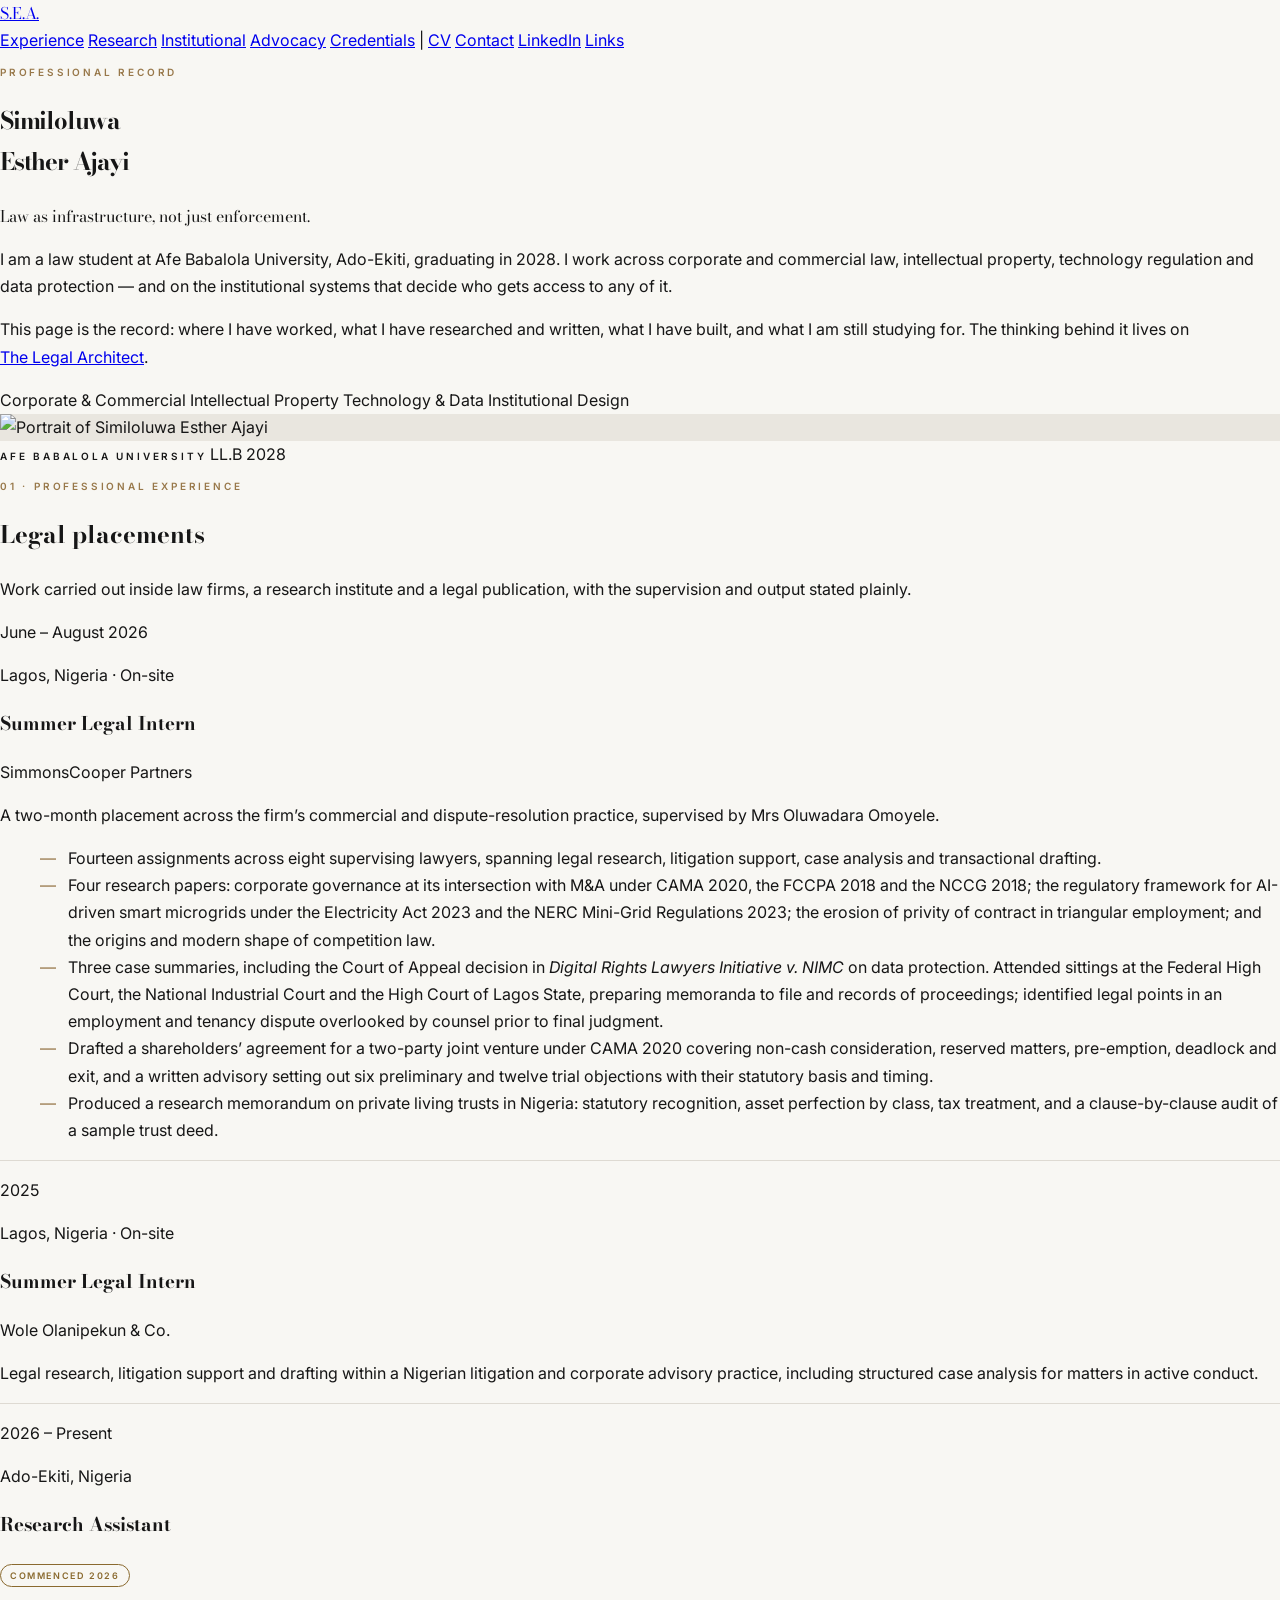
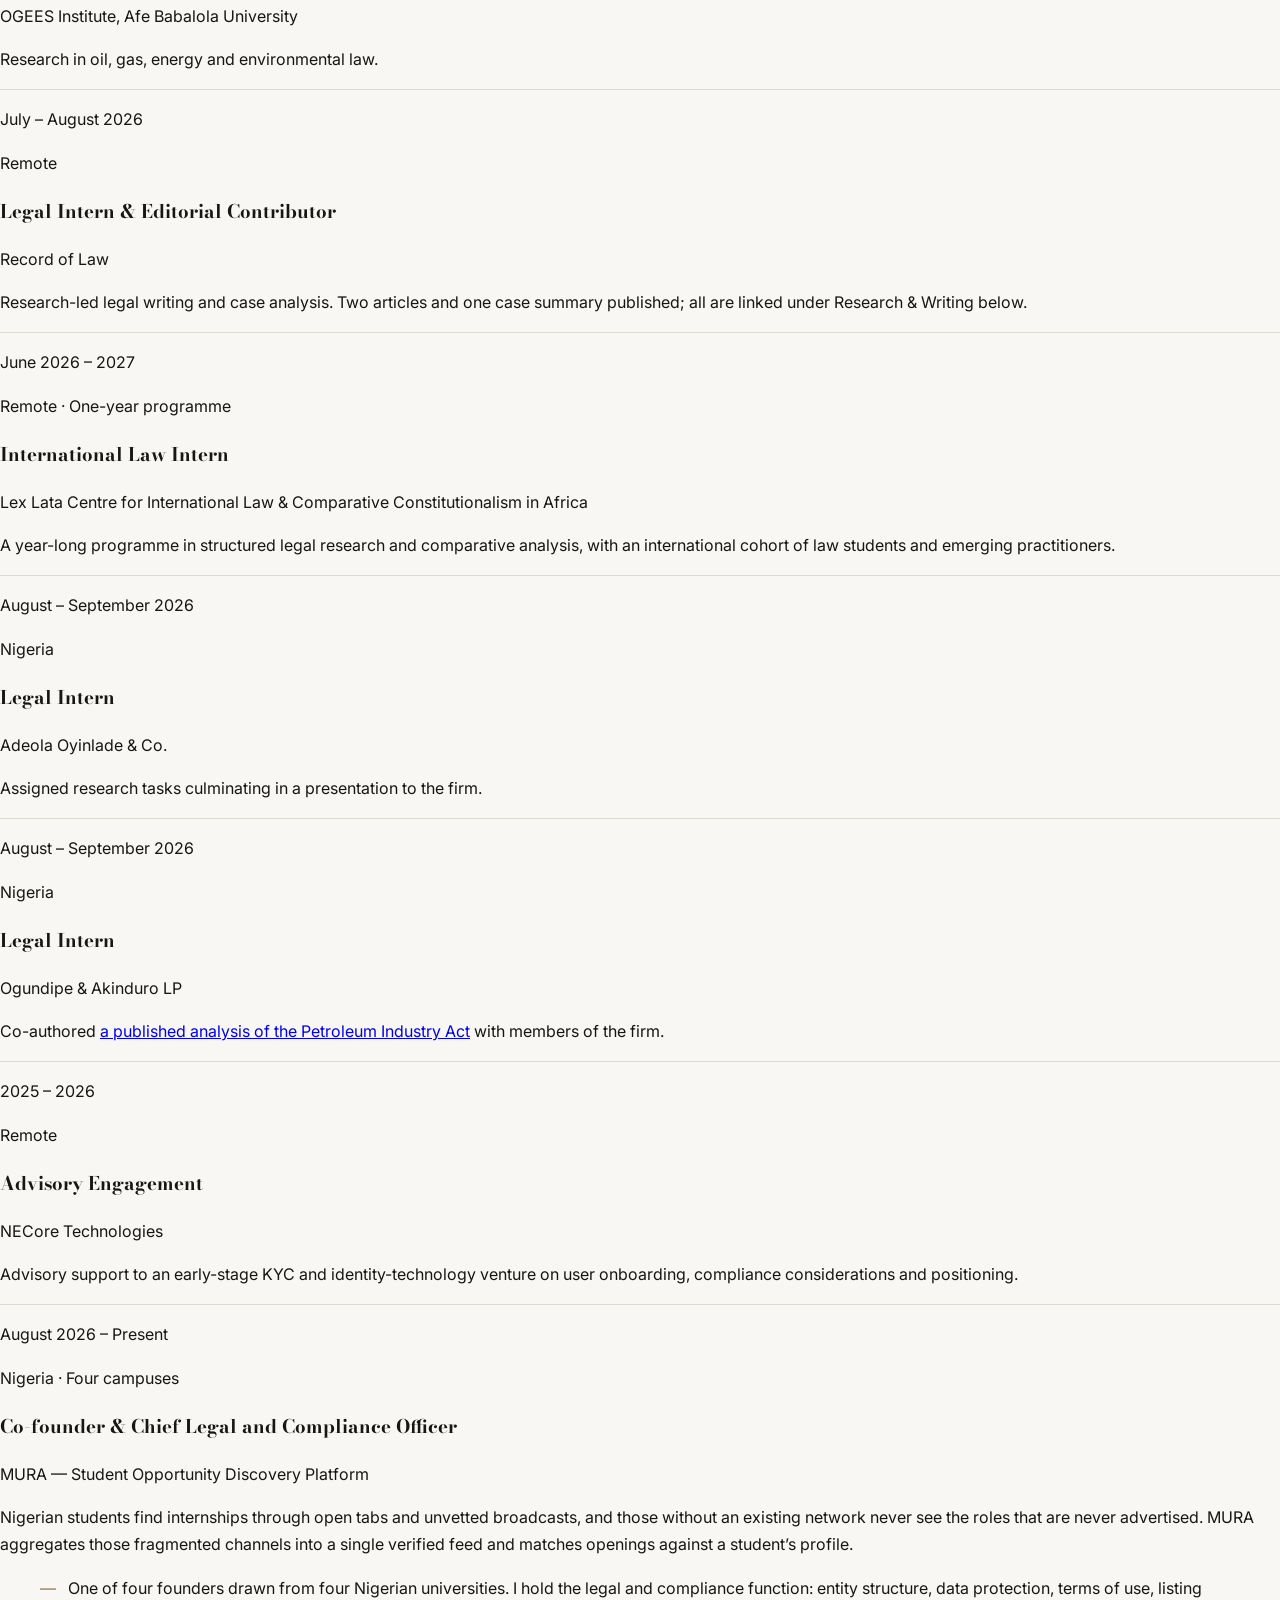
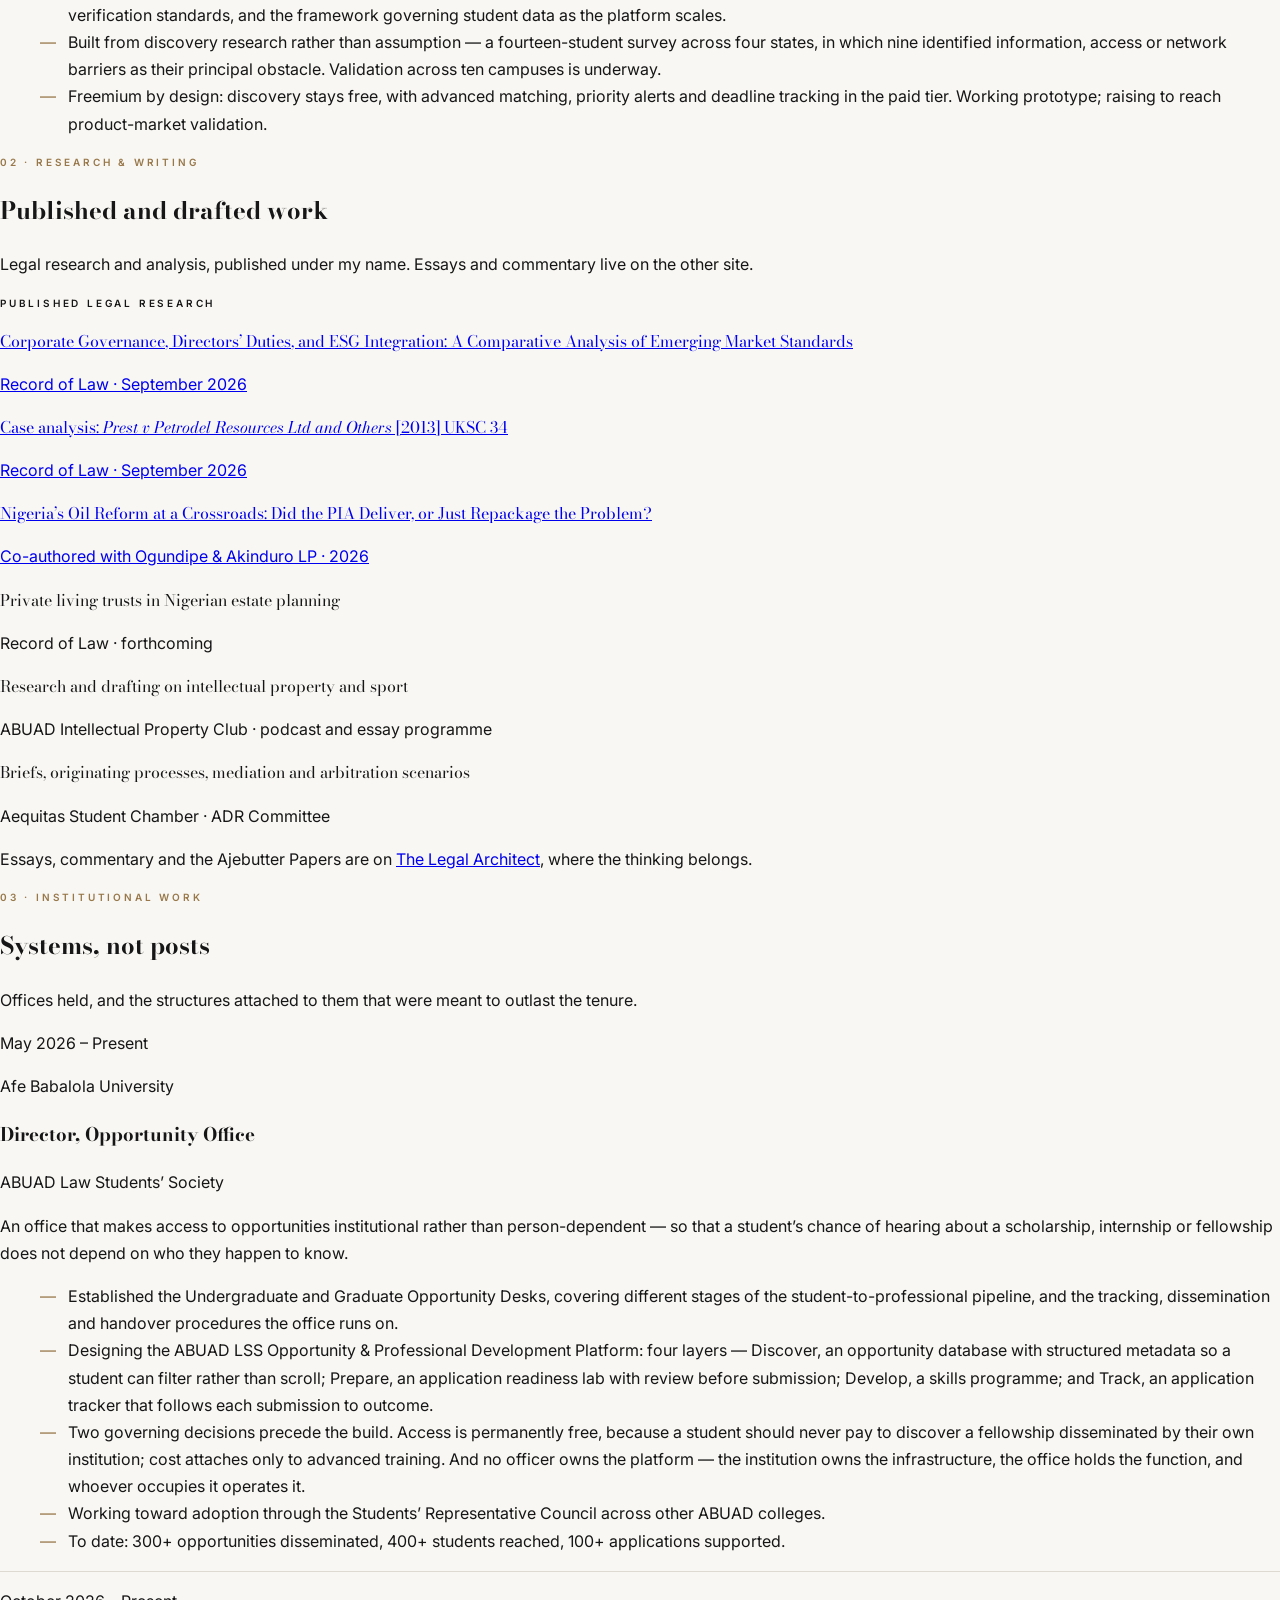
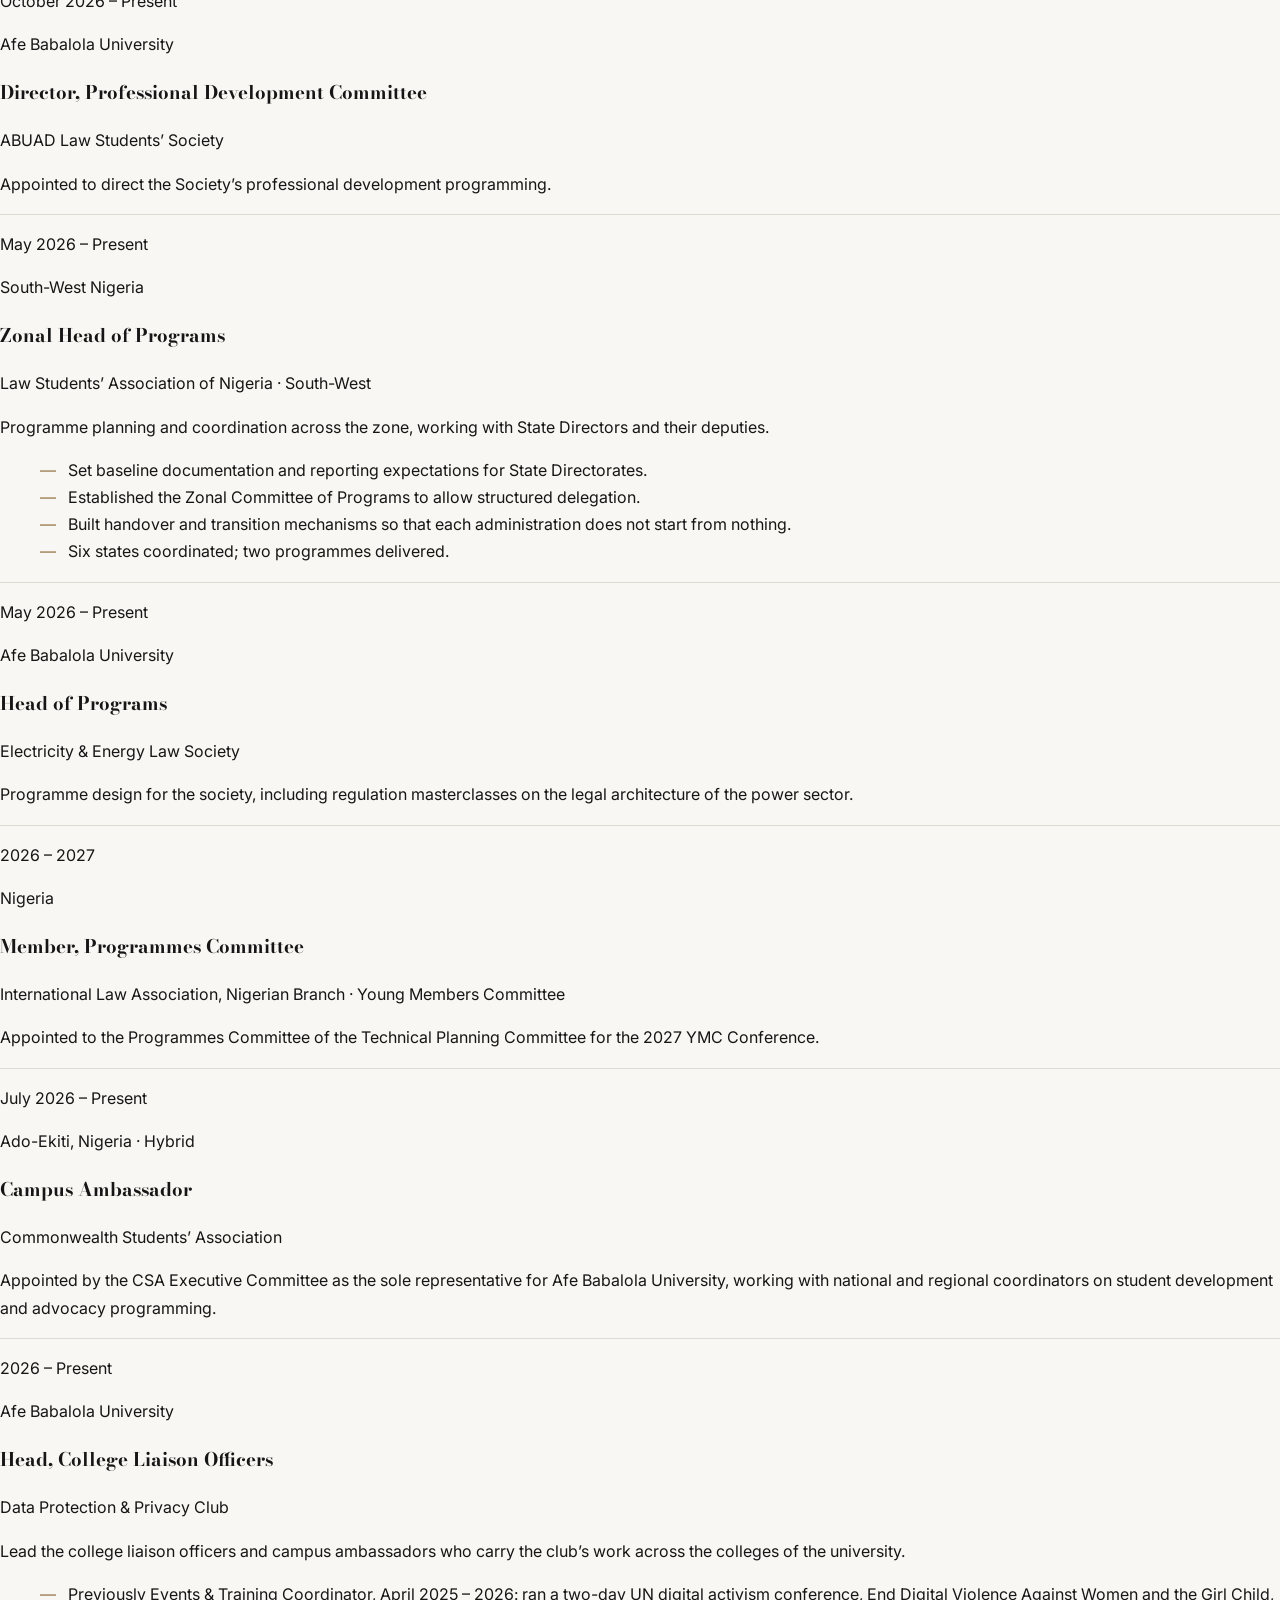
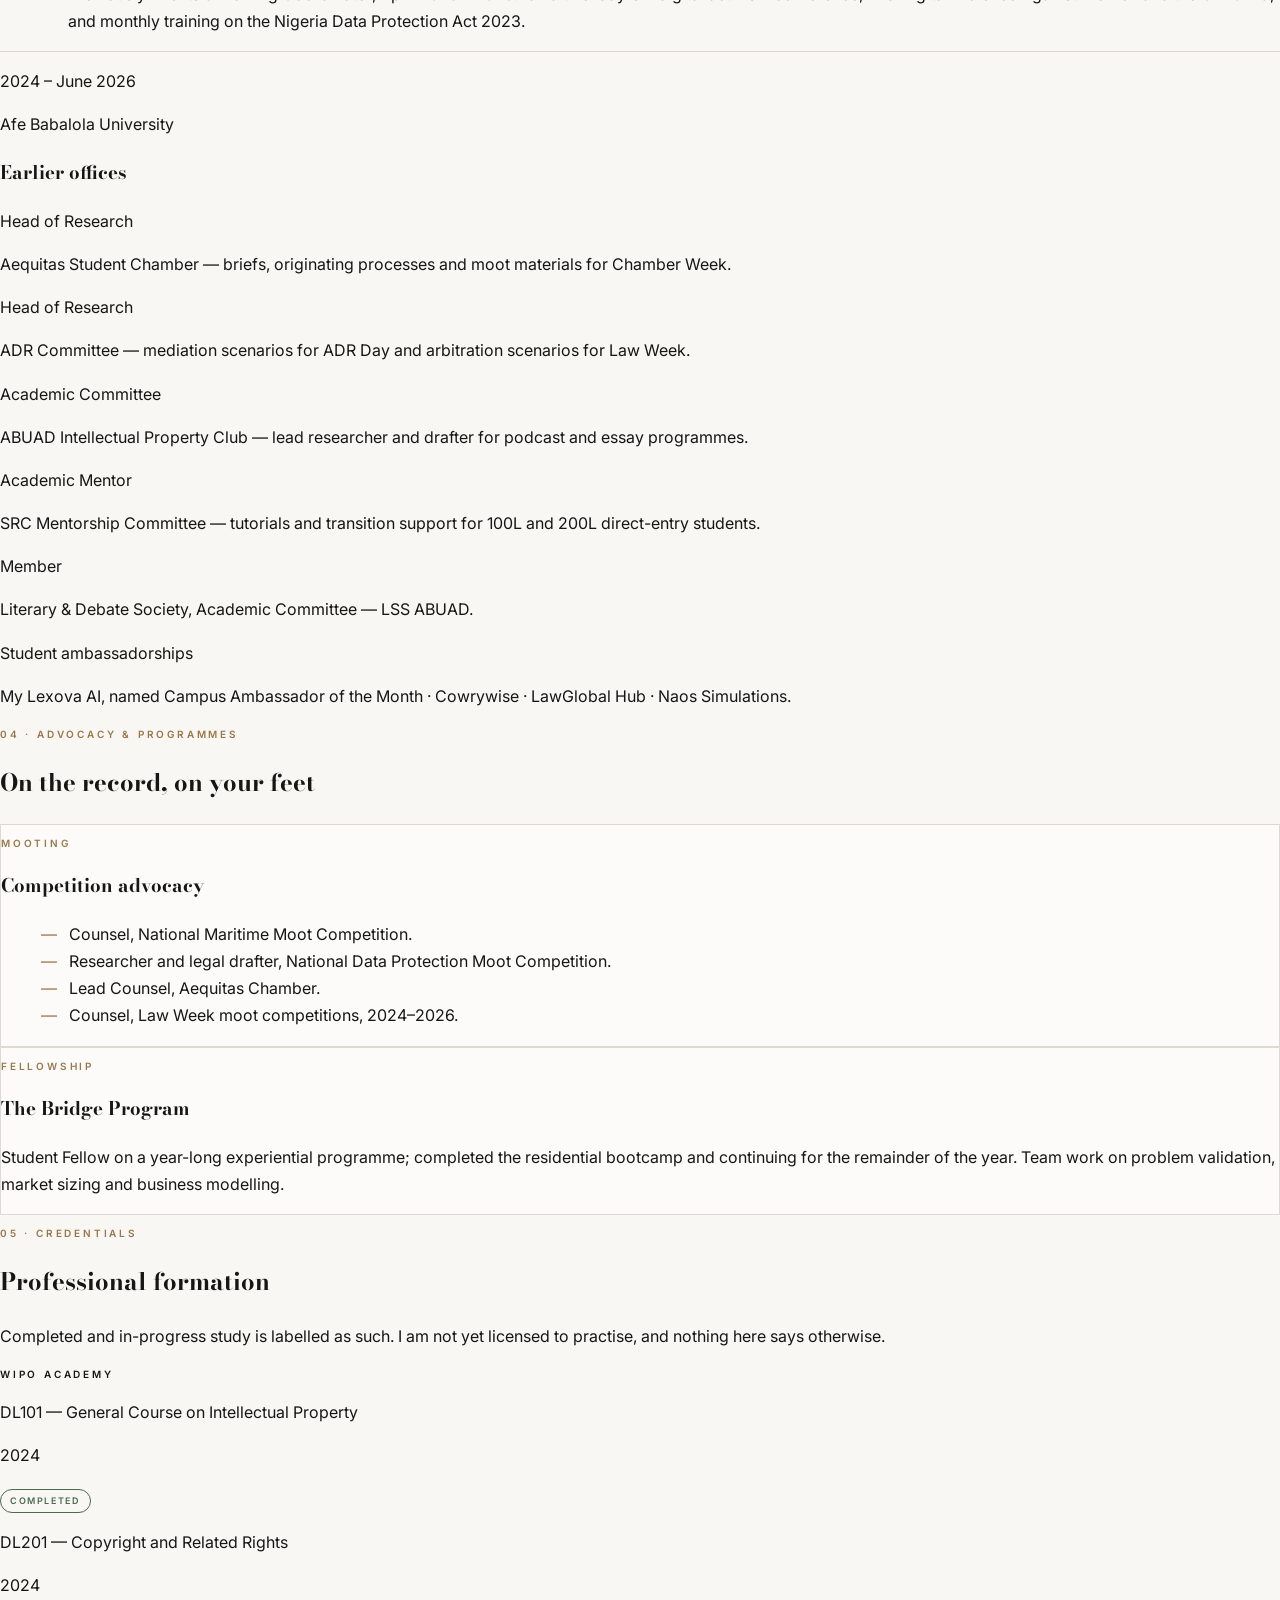
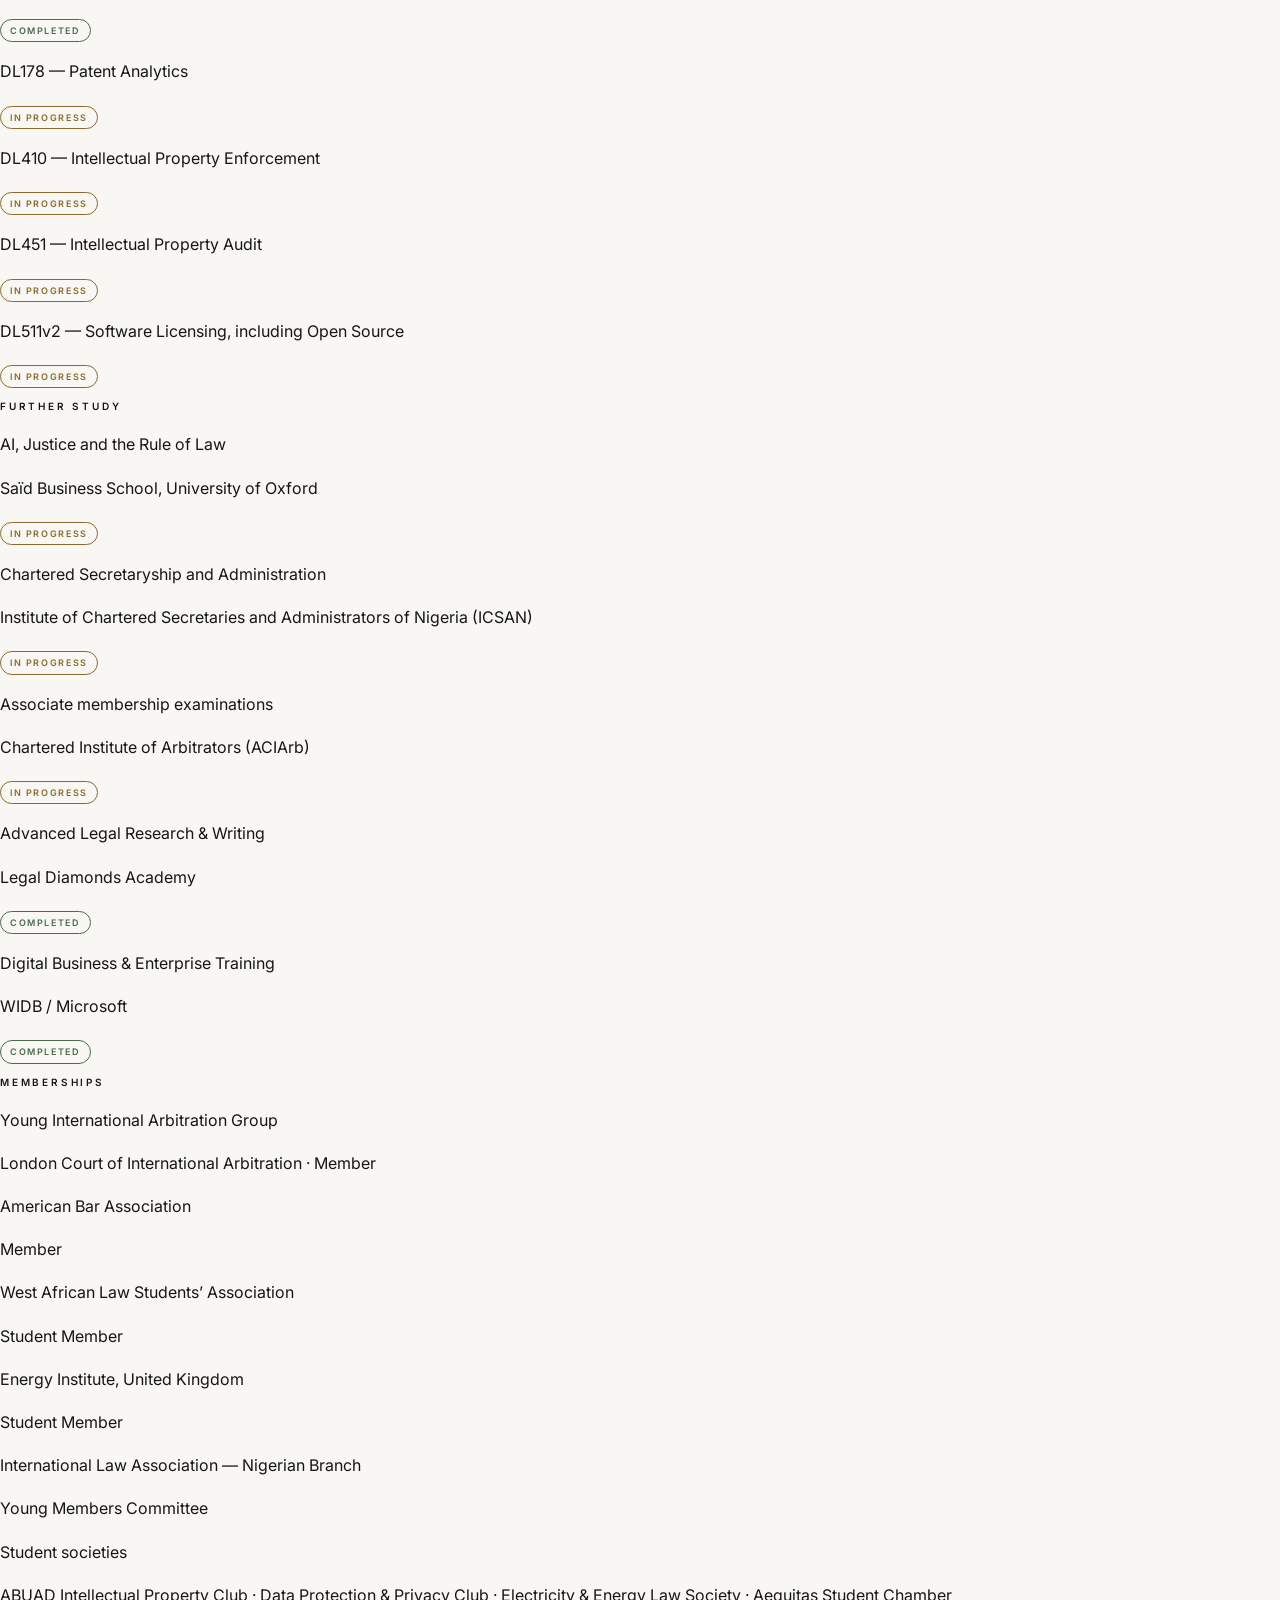
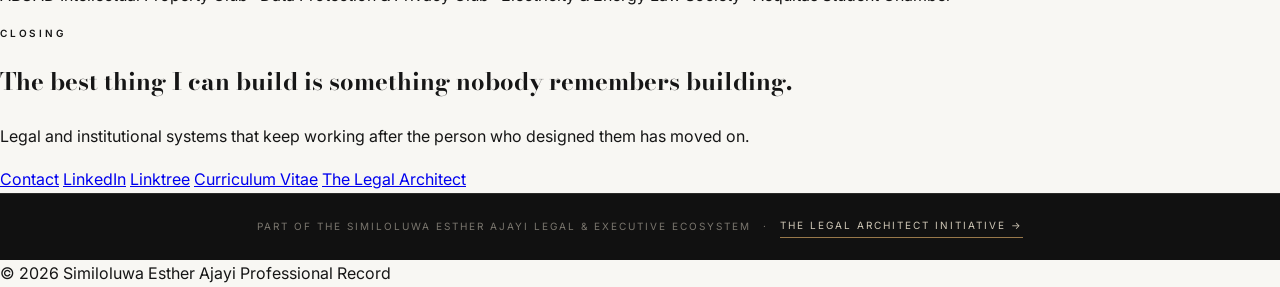
==== index.html @ 9b404551 "Update index.html" ====
<!DOCTYPE html>
<html lang="en">
<head>
<meta charset="utf-8">
<meta name="viewport" content="width=device-width, initial-scale=1">

<title>Similoluwa Esther Ajayi &mdash; Professional Record</title>

<meta name="description" content="The professional record of Similoluwa Esther Ajayi: legal placements, research and writing, institutional work, advocacy and credentials.">
<meta name="author" content="Similoluwa Esther Ajayi">
<meta name="robots" content="index, follow">
<meta name="google-site-verification" content="18gumRAzlSCW7GoOlCpfbcyvjauWH4WK_qPZOapoZp4" />

<!-- ================================================================
     ONE LINE TO CHANGE: set this to the live address of THIS site.
     It must match in three places: the canonical link below, the
     og:url below, and the "url" field in the JSON-LD block.
     ================================================================ -->
<link rel="canonical" href="https://official-similoluwaestherajayi.github.io/Similoluwa-Esther-Ajayi-s-Executive-Portfolio/">

<meta property="og:type" content="profile">
<meta property="og:title" content="Similoluwa Esther Ajayi &mdash; Professional Record">
<meta property="og:description" content="Legal placements, research and writing, institutional work, advocacy and credentials.">
<meta property="og:url" content="https://official-similoluwaestherajayi.github.io/Similoluwa-Esther-Ajayi-s-Executive-Portfolio/">
<meta property="og:image" content="https://lh3.googleusercontent.com/d/1PFEa0Dnf7VmDada-SI-hPrkvOK3JQQ6u">
<meta name="twitter:card" content="summary_large_image">

<link rel="icon" type="image/png" href="https://drive.google.com/thumbnail?id=1nuJ8xuejohzVU00FBkd5sJHUx-twLgt-&amp;sz=w32">

<script src="https://cdn.tailwindcss.com"></script>
<link rel="preconnect" href="https://fonts.googleapis.com">
<link rel="preconnect" href="https://fonts.gstatic.com" crossorigin>
<link href="https://fonts.googleapis.com/css2?family=Bodoni+Moda:ital,wght@0,400;0,500;0,600;1,400&amp;family=Inter:wght@300;400;500;600&amp;display=swap" rel="stylesheet">

<style>
  :root{
    --ivory:#F8F7F3;
    --stone:#F2F0EB;
    --ink:#161616;
    --muted:#6F6B64;
    --line:#DEDAD2;
    --gold:#98784A;
  }
  html{scroll-behavior:smooth}
  body{
    margin:0;
    background:var(--ivory);
    color:var(--ink);
    font-family:'Inter',system-ui,sans-serif;
    line-height:1.7;
    -webkit-font-smoothing:antialiased;
  }
  h1,h2,h3,h4,.serif{font-family:'Bodoni Moda',Georgia,serif}
  ::selection{background:#1A1A1A;color:#fff}

  .gold{color:var(--gold)}
  .hairline{border-color:var(--line)}
  .display{letter-spacing:-.05em}

  .eyebrow{
    font-size:10px;
    letter-spacing:.28em;
    text-transform:uppercase;
    font-weight:600;
  }

  .nav-link{position:relative;transition:color .25s ease}
  .nav-link::after{
    content:"";position:absolute;left:0;bottom:-7px;
    width:0;height:1px;background:var(--gold);transition:width .25s ease;
  }
  .nav-link:hover::after{width:100%}
  .nav-link:hover{color:#000}

  a:focus-visible,button:focus-visible{
    outline:2px solid var(--gold);
    outline-offset:3px;
    border-radius:2px;
  }

  .skip{
    position:absolute;left:-9999px;top:0;z-index:100;
    background:#161616;color:#fff;padding:12px 20px;font-size:12px;
  }
  .skip:focus{left:0}

  /* ---- record entries ---- */
  .entry{border-bottom:1px solid var(--line)}
  .entry:last-child{border-bottom:0}

  .bullet{display:flex;gap:12px}
  .bullet::before{content:"\2014";color:var(--gold);flex:none}

  /* ---- status pills: the honest labels ---- */
  .status{
    display:inline-block;
    font-size:9px;
    letter-spacing:.18em;
    text-transform:uppercase;
    font-weight:600;
    padding:3px 9px;
    border:1px solid currentColor;
    border-radius:999px;
    white-space:nowrap;
  }
  .status-done{color:#4A6B4E}
  .status-progress{color:#8A6A2F}

  .card{
    background:rgba(255,255,255,.6);
    border:1px solid var(--line);
    transition:border-color .3s ease, box-shadow .3s ease;
  }
  .card:hover{border-color:#C8C1B5;box-shadow:0 12px 30px rgba(0,0,0,.04)}

  .image-frame{overflow:hidden;background:#E9E6DF}
  .image-frame img{transition:transform .7s ease,filter .7s ease}
  .image-frame:hover img{transform:scale(1.025);filter:grayscale(0)}

  .fade-up{animation:fadeUp .8s ease both}
  @keyframes fadeUp{
    from{opacity:0;transform:translateY(14px)}
    to{opacity:1;transform:translateY(0)}
  }
  @media (prefers-reduced-motion:reduce){
    html{scroll-behavior:auto}
    *,*::before,*::after{animation:none!important;transition:none!important}
  }

  .mobile-menu{display:none}
  .mobile-menu.open{display:block}
  @media (max-width:1024px){
    .desktop-nav{display:none}
    .mobile-button{display:block}
  }
  @media (min-width:1025px){
    .mobile-button{display:none}
  }
</style>
</head>

<body>

<a class="skip" href="#main">Skip to content</a>

<!-- ==========================================================
     NAVIGATION
========================================================== -->
<header class="sticky top-0 z-50 bg-[#F8F7F3]/95 backdrop-blur-md border-b hairline">
  <nav class="max-w-7xl mx-auto px-6 md:px-10 py-5 flex items-center justify-between" aria-label="Primary">

    <a href="#main" class="serif text-xl italic tracking-tight">S.E.A.</a>

    <div class="desktop-nav flex items-center gap-6 text-[10px] uppercase tracking-[.2em] text-stone-500">
      <a href="#experience" class="nav-link">Experience</a>
      <a href="#research" class="nav-link">Research</a>
      <a href="#institutional" class="nav-link">Institutional</a>
      <a href="#advocacy" class="nav-link">Advocacy</a>
      <a href="#credentials" class="nav-link">Credentials</a>

      <span class="text-stone-300" aria-hidden="true">|</span>

      <a href="https://drive.google.com/file/d/1BMjng7qNnUp8rgNAZI5Ce51cQnbKRFc3/view?usp=drive_link"
         target="_blank" rel="noopener" class="hover:text-black transition">CV</a>
      <a href="mailto:simiajayi08@gmail.com" class="hover:text-black transition">Contact</a>
      <a href="https://www.linkedin.com/in/similoluwaestherajayi" target="_blank" rel="noopener me" class="hover:text-black transition">LinkedIn</a>
      <a href="https://linktr.ee/SimiloluwaEstherAjayi" target="_blank" rel="noopener me" class="hover:text-black transition">Links</a>
    </div>

    <button onclick="toggleMenu()" aria-expanded="false" aria-controls="mobileMenu"
            class="mobile-button text-xs uppercase tracking-[.2em] text-stone-500">Menu</button>
  </nav>

  <div id="mobileMenu" class="mobile-menu border-t hairline bg-[#F8F7F3]">
    <div class="px-6 py-6 flex flex-col gap-5 text-[11px] uppercase tracking-[.2em] text-stone-500">
      <a href="#experience" onclick="toggleMenu()">Experience</a>
      <a href="#research" onclick="toggleMenu()">Research</a>
      <a href="#institutional" onclick="toggleMenu()">Institutional</a>
      <a href="#advocacy" onclick="toggleMenu()">Advocacy</a>
      <a href="#credentials" onclick="toggleMenu()">Credentials</a>
      <a href="https://drive.google.com/file/d/1BMjng7qNnUp8rgNAZI5Ce51cQnbKRFc3/view?usp=drive_link" target="_blank" rel="noopener">Curriculum Vitae</a>
      <a href="mailto:simiajayi08@gmail.com">Contact</a>
      <a href="https://www.linkedin.com/in/similoluwaestherajayi" target="_blank" rel="noopener me">LinkedIn</a>
      <a href="https://linktr.ee/SimiloluwaEstherAjayi" target="_blank" rel="noopener me">Linktree</a>
      <a href="https://official-similoluwaestherajayi.github.io/Similoluwa-Esther-Ajayi-The-Legal-Architect-Initiative/" target="_blank" rel="noopener me">The Legal Architect</a>
    </div>
  </div>
</header>


<main id="main">

<!-- ==========================================================
     HERO  &mdash;  the thesis line, then the restrained paragraph.
     No metrics anywhere on this page, by design.
========================================================== -->
<section class="max-w-7xl mx-auto px-6 md:px-10 pt-16 md:pt-24 pb-20">
  <div class="grid lg:grid-cols-[1fr_300px] gap-14 lg:gap-20 items-end">

    <div class="fade-up">
      <p class="eyebrow gold mb-7">Professional Record</p>

      <h1 class="display text-4xl md:text-6xl lg:text-7xl leading-[.95] font-medium">
        Similoluwa<br>Esther&nbsp;Ajayi
      </h1>

      <p class="serif italic text-2xl md:text-3xl leading-snug mt-9 max-w-2xl">
        Law as infrastructure, not just enforcement.
      </p>

      <p class="mt-7 text-base md:text-lg text-stone-700 leading-relaxed max-w-2xl">
        I am a law student at Afe Babalola University, Ado-Ekiti, graduating in 2028.
        I work across corporate and commercial law, intellectual property, technology
        regulation and data protection &mdash; and on the institutional systems that
        decide who gets access to any of it.
      </p>

      <p class="mt-5 text-base text-stone-600 leading-relaxed max-w-2xl">
        This page is the record: where I have worked, what I have researched and
        written, what I have built, and what I am still studying for. The thinking
        behind it lives on
        <a href="https://official-similoluwaestherajayi.github.io/Similoluwa-Esther-Ajayi-The-Legal-Architect-Initiative/"
           target="_blank" rel="noopener"
           class="underline decoration-[var(--gold)] underline-offset-4 hover:text-black">The&nbsp;Legal&nbsp;Architect</a>.
      </p>

      <div class="mt-9 flex flex-wrap gap-x-7 gap-y-3 text-[10px] uppercase tracking-[.22em] text-stone-500">
        <span>Corporate &amp; Commercial</span>
        <span>Intellectual Property</span>
        <span>Technology &amp; Data</span>
        <span>Institutional Design</span>
      </div>
    </div>

    <div class="lg:pb-2">
      <div class="image-frame aspect-[4/5]">
        <img src="https://lh3.googleusercontent.com/d/1PFEa0Dnf7VmDada-SI-hPrkvOK3JQQ6u"
             alt="Portrait of Similoluwa Esther Ajayi" loading="lazy"
             class="w-full h-full object-cover grayscale">
      </div>
      <div class="mt-4 flex justify-between items-center">
        <span class="eyebrow text-stone-400">Afe Babalola University</span>
        <span class="text-[10px] text-stone-400">LL.B 2028</span>
      </div>
    </div>

  </div>
</section>


<!-- ==========================================================
     01 &mdash; PROFESSIONAL EXPERIENCE
     This is the first thing a reader meets after the name. Law
     firms first, research institute next, then the rest.
========================================================== -->
<section id="experience" class="border-t hairline bg-[#FCFBF8]">
  <div class="max-w-6xl mx-auto px-6 md:px-10 py-20 md:py-24">

    <div class="flex flex-col md:flex-row md:items-end justify-between gap-6 mb-12">
      <div>
        <p class="eyebrow gold mb-4">01 &middot; Professional Experience</p>
        <h2 class="serif text-3xl md:text-5xl italic">Legal placements</h2>
      </div>
      <p class="text-sm text-stone-500 max-w-sm leading-relaxed">
        Work carried out inside law firms, a research institute and a legal
        publication, with the supervision and output stated plainly.
      </p>
    </div>

    <div class="border-t hairline">

      <!-- SIMMONSCOOPER -->
      <article class="entry py-9 grid md:grid-cols-[1fr_2.4fr] gap-6 md:gap-10">
        <div>
          <p class="text-[10px] uppercase tracking-[.25em] text-stone-400 mb-2">June &ndash; August 2026</p>
          <p class="text-xs text-stone-400">Lagos, Nigeria &middot; On-site</p>
        </div>
        <div>
          <h3 class="serif text-2xl mb-1">Summer Legal Intern</h3>
          <p class="text-xs uppercase tracking-[.2em] text-stone-500 font-semibold mb-4">SimmonsCooper Partners</p>
          <p class="text-sm text-stone-600 leading-relaxed mb-4">
            A two-month placement across the firm&rsquo;s commercial and dispute-resolution
            practice, supervised by Mrs Oluwadara Omoyele.
          </p>
          <ul class="space-y-2.5 text-sm text-stone-600 leading-relaxed">
            <li class="bullet"><span>Fourteen assignments across eight supervising lawyers, spanning legal research, litigation support, case analysis and transactional drafting.</span></li>
            <li class="bullet"><span>Four research papers: corporate governance at its intersection with M&amp;A under CAMA 2020, the FCCPA 2018 and the NCCG 2018; the regulatory framework for AI-driven smart microgrids under the Electricity Act 2023 and the NERC Mini-Grid Regulations 2023; the erosion of privity of contract in triangular employment; and the origins and modern shape of competition law.</span></li>
            <li class="bullet"><span>Three case summaries, including the Court of Appeal decision in <em>Digital Rights Lawyers Initiative v. NIMC</em> on data protection. Attended sittings at the Federal High Court, the National Industrial Court and the High Court of Lagos State, preparing memoranda to file and records of proceedings; identified legal points in an employment and tenancy dispute overlooked by counsel prior to final judgment.</span></li>
            <li class="bullet"><span>Drafted a shareholders&rsquo; agreement for a two-party joint venture under CAMA 2020 covering non-cash consideration, reserved matters, pre-emption, deadlock and exit, and a written advisory setting out six preliminary and twelve trial objections with their statutory basis and timing.</span></li>
            <li class="bullet"><span>Produced a research memorandum on private living trusts in Nigeria: statutory recognition, asset perfection by class, tax treatment, and a clause-by-clause audit of a sample trust deed.</span></li>
          </ul>
        </div>
      </article>

      <!-- WOLE OLANIPEKUN -->
      <article class="entry py-9 grid md:grid-cols-[1fr_2.4fr] gap-6 md:gap-10">
        <div>
          <!-- ADD: the months you were there -->
          <p class="text-[10px] uppercase tracking-[.25em] text-stone-400 mb-2">2025</p>
          <p class="text-xs text-stone-400">Lagos, Nigeria &middot; On-site</p>
        </div>
        <div>
          <h3 class="serif text-2xl mb-1">Summer Legal Intern</h3>
          <p class="text-xs uppercase tracking-[.2em] text-stone-500 font-semibold mb-4">Wole Olanipekun &amp; Co.</p>
          <p class="text-sm text-stone-600 leading-relaxed">
            Legal research, litigation support and drafting within a Nigerian
            litigation and corporate advisory practice, including structured case
            analysis for matters in active conduct.
          </p>
        </div>
      </article>

      <!-- OGEES -->
      <article class="entry py-9 grid md:grid-cols-[1fr_2.4fr] gap-6 md:gap-10">
        <div>
          <p class="text-[10px] uppercase tracking-[.25em] text-stone-400 mb-2">2026 &ndash; Present</p>
          <p class="text-xs text-stone-400">Ado-Ekiti, Nigeria</p>
        </div>
        <div>
          <div class="flex flex-wrap items-center gap-3 mb-1">
            <h3 class="serif text-2xl">Research Assistant</h3>
            <span class="status status-progress">Commenced 2026</span>
          </div>
          <p class="text-xs uppercase tracking-[.2em] text-stone-500 font-semibold mb-4">
            OGEES Institute, Afe Babalola University
          </p>
          <p class="text-sm text-stone-600 leading-relaxed">
            Research in oil, gas, energy and environmental law.
            <!-- ADD WHEN THERE IS SOMETHING TO SHOW: the project name and what
                 you are actually researching. Leave this one line until then.
                 A short honest entry beats a padded one. -->
          </p>
        </div>
      </article>

      <!-- RECORD OF LAW -->
      <article class="entry py-9 grid md:grid-cols-[1fr_2.4fr] gap-6 md:gap-10">
        <div>
          <p class="text-[10px] uppercase tracking-[.25em] text-stone-400 mb-2">July &ndash; August 2026</p>
          <p class="text-xs text-stone-400">Remote</p>
        </div>
        <div>
          <h3 class="serif text-2xl mb-1">Legal Intern &amp; Editorial Contributor</h3>
          <p class="text-xs uppercase tracking-[.2em] text-stone-500 font-semibold mb-4">Record of Law</p>
          <p class="text-sm text-stone-600 leading-relaxed">
            Research-led legal writing and case analysis. Two articles and one
            case summary published; all are linked under Research &amp; Writing
            below.
          </p>
        </div>
      </article>

      <!-- LEX LATA -->
      <article class="entry py-9 grid md:grid-cols-[1fr_2.4fr] gap-6 md:gap-10">
        <div>
          <p class="text-[10px] uppercase tracking-[.25em] text-stone-400 mb-2">June 2026 &ndash; 2027</p>
          <p class="text-xs text-stone-400">Remote &middot; One-year programme</p>
        </div>
        <div>
          <h3 class="serif text-2xl mb-1">International Law Intern</h3>
          <p class="text-xs uppercase tracking-[.2em] text-stone-500 font-semibold mb-4">Lex Lata Centre for International Law &amp; Comparative Constitutionalism in Africa</p>
          <p class="text-sm text-stone-600 leading-relaxed">
            A year-long programme in structured legal research and comparative
            analysis, with an international cohort of law students and emerging
            practitioners.
          </p>
        </div>
      </article>

      <!-- ADEOLA OYINLADE -->
      <article class="entry py-9 grid md:grid-cols-[1fr_2.4fr] gap-6 md:gap-10">
        <div>
          <p class="text-[10px] uppercase tracking-[.25em] text-stone-400 mb-2">August &ndash; September 2026</p>
          <p class="text-xs text-stone-400">Nigeria</p>
        </div>
        <div>
          <h3 class="serif text-2xl mb-1">Legal Intern</h3>
          <p class="text-xs uppercase tracking-[.2em] text-stone-500 font-semibold mb-4">Adeola Oyinlade &amp; Co.</p>
          <p class="text-sm text-stone-600 leading-relaxed">
            Assigned research tasks culminating in a presentation to the firm.
            <!-- ADD: the subject of the presentation. That is the detail a
                 reader can hold on to. -->
          </p>
        </div>
      </article>

      <!-- OGUNDIPE & AKINDURO -->
      <article class="entry py-9 grid md:grid-cols-[1fr_2.4fr] gap-6 md:gap-10">
        <div>
          <p class="text-[10px] uppercase tracking-[.25em] text-stone-400 mb-2">August &ndash; September 2026</p>
          <p class="text-xs text-stone-400">Nigeria</p>
        </div>
        <div>
          <h3 class="serif text-2xl mb-1">Legal Intern</h3>
          <p class="text-xs uppercase tracking-[.2em] text-stone-500 font-semibold mb-4">Ogundipe &amp; Akinduro LP</p>
          <p class="text-sm text-stone-600 leading-relaxed">
            Co-authored
            <a href="https://www.linkedin.com/pulse/nigerias-oil-reform-crossroads-did-pia-deliver-just-ao81e/"
               target="_blank" rel="noopener"
               class="underline decoration-1 underline-offset-2 decoration-stone-400 hover:decoration-[var(--gold)] hover:text-black transition">a
            published analysis of the Petroleum Industry Act</a>
            with members of the firm.
          </p>
        </div>
      </article>

      <!-- NECORE -->
      <article class="entry py-9 grid md:grid-cols-[1fr_2.4fr] gap-6 md:gap-10">
        <div>
          <p class="text-[10px] uppercase tracking-[.25em] text-stone-400 mb-2">2025 &ndash; 2026</p>
          <p class="text-xs text-stone-400">Remote</p>
        </div>
        <div>
          <h3 class="serif text-2xl mb-1">Advisory Engagement</h3>
          <p class="text-xs uppercase tracking-[.2em] text-stone-500 font-semibold mb-4">NECore Technologies</p>
          <p class="text-sm text-stone-600 leading-relaxed">
            Advisory support to an early-stage KYC and identity-technology venture
            on user onboarding, compliance considerations and positioning.
          </p>
        </div>
      </article>

      <!-- MURA -->
      <article class="entry py-9 grid md:grid-cols-[1fr_2.4fr] gap-6 md:gap-10">
        <div>
          <p class="text-[10px] uppercase tracking-[.25em] text-stone-400 mb-2">August 2026 &ndash; Present</p>
          <p class="text-xs text-stone-400">Nigeria &middot; Four campuses</p>
        </div>
        <div>
          <h3 class="serif text-2xl mb-1">Co-founder &amp; Chief Legal and Compliance Officer</h3>
          <p class="text-xs uppercase tracking-[.2em] text-stone-500 font-semibold mb-4">MURA &mdash; Student Opportunity Discovery Platform</p>
          <p class="text-sm text-stone-600 leading-relaxed mb-4">
            Nigerian students find internships through open tabs and unvetted
            broadcasts, and those without an existing network never see the roles
            that are never advertised. MURA aggregates those fragmented channels
            into a single verified feed and matches openings against a
            student&rsquo;s profile.
          </p>
          <ul class="space-y-2.5 text-sm text-stone-600 leading-relaxed">
            <li class="bullet"><span>One of four founders drawn from four Nigerian universities. I hold the legal and compliance function: entity structure, data protection, terms of use, listing verification standards, and the framework governing student data as the platform scales.</span></li>
            <li class="bullet"><span>Built from discovery research rather than assumption &mdash; a fourteen-student survey across four states, in which nine identified information, access or network barriers as their principal obstacle. Validation across ten campuses is underway.</span></li>
            <li class="bullet"><span>Freemium by design: discovery stays free, with advanced matching, priority alerts and deadline tracking in the paid tier. Working prototype; raising to reach product-market validation.</span></li>
          </ul>
          <!-- ADD LINK: when MURA has a live URL, link the name above. Until
               then say nothing about it &mdash; announcing a missing link reads
               worse than having no link. -->
        </div>
      </article>

    </div>
  </div>
</section>


<!-- ==========================================================
     02 &mdash; RESEARCH & WRITING
     Published legal research only. Essays live on the Legal Architect,
     so the two kinds of writing do not dilute each other.
========================================================== -->
<section id="research" class="border-t hairline">
  <div class="max-w-6xl mx-auto px-6 md:px-10 py-20 md:py-24">

    <div class="flex flex-col md:flex-row md:items-end justify-between gap-6 mb-12">
      <div>
        <p class="eyebrow gold mb-4">02 &middot; Research &amp; Writing</p>
        <h2 class="serif text-3xl md:text-5xl italic">Published and drafted work</h2>
      </div>
      <p class="text-sm text-stone-500 max-w-sm leading-relaxed">
        Legal research and analysis, published under my name. Essays and
        commentary live on the other site.
      </p>
    </div>

    <div class="max-w-3xl">

      <!-- LEGAL RESEARCH -->
      <div>
        <p class="eyebrow text-stone-400 mb-5">Published legal research</p>
        <div class="border-t hairline">

          <div class="py-5 border-b hairline">
            <a href="https://recordoflaw.in/corporate-governance-directors-duties-and-esg-integration-a-comparative-analysis-of-emerging-market-standards/" target="_blank" rel="noopener" class="group block">
              <p class="serif text-lg leading-snug underline decoration-1 underline-offset-4 decoration-stone-300 group-hover:decoration-[var(--gold)] transition">Corporate Governance, Directors&rsquo; Duties, and ESG Integration: A Comparative Analysis of Emerging Market Standards</p>
              <p class="text-xs text-stone-500 mt-1">Record of Law &middot; September 2026</p>
            </a>
          </div>

          <div class="py-5 border-b hairline">
            <a href="https://recordoflaw.in/prest-v-petrodel-resources-ltd-and-others-citation-2013-uksc-34-20132-ac-415/" target="_blank" rel="noopener" class="group block">
              <p class="serif text-lg leading-snug underline decoration-1 underline-offset-4 decoration-stone-300 group-hover:decoration-[var(--gold)] transition">Case analysis: <em>Prest v Petrodel Resources Ltd and Others</em> [2013] UKSC 34</p>
              <p class="text-xs text-stone-500 mt-1">Record of Law &middot; September 2026</p>
            </a>
          </div>

          <div class="py-5 border-b hairline">
            <a href="https://www.linkedin.com/pulse/nigerias-oil-reform-crossroads-did-pia-deliver-just-ao81e/" target="_blank" rel="noopener" class="group block">
              <p class="serif text-lg leading-snug underline decoration-1 underline-offset-4 decoration-stone-300 group-hover:decoration-[var(--gold)] transition">Nigeria&rsquo;s Oil Reform at a Crossroads: Did the PIA Deliver, or Just Repackage the Problem?</p>
              <p class="text-xs text-stone-500 mt-1">Co-authored with Ogundipe &amp; Akinduro LP &middot; 2026</p>
            </a>
          </div>

          <div class="py-5 border-b hairline">
            <p class="serif text-lg leading-snug text-stone-500">Private living trusts in Nigerian estate planning</p>
            <p class="text-xs text-stone-500 mt-1">Record of Law &middot; forthcoming</p>
            <!-- ADD LINK: swap this block for a linked one, on the pattern above,
                 once the piece is live. -->
          </div>

          <div class="py-5 border-b hairline">
            <p class="serif text-lg leading-snug">Research and drafting on intellectual property and sport</p>
            <p class="text-xs text-stone-500 mt-1">ABUAD Intellectual Property Club &middot; podcast and essay programme</p>
          </div>

          <div class="py-5">
            <p class="serif text-lg leading-snug">Briefs, originating processes, mediation and arbitration scenarios</p>
            <p class="text-xs text-stone-500 mt-1">Aequitas Student Chamber &middot; ADR Committee</p>
          </div>

        </div>
      </div>

      <p class="text-sm text-stone-500 mt-10 leading-relaxed">
        Essays, commentary and the Ajebutter Papers are on
        <a href="https://official-similoluwaestherajayi.github.io/Similoluwa-Esther-Ajayi-The-Legal-Architect-Initiative/#writing" target="_blank" rel="noopener me"
           class="underline decoration-1 underline-offset-4 decoration-stone-400 hover:decoration-[var(--gold)] hover:text-black transition">The&nbsp;Legal&nbsp;Architect</a>,
        where the thinking belongs.
      </p>

    </div>
  </div>
</section>


<!-- ==========================================================
     03 &mdash; INSTITUTIONAL WORK
========================================================== -->
<section id="institutional" class="border-t hairline bg-[#F2F0EB]">
  <div class="max-w-6xl mx-auto px-6 md:px-10 py-20 md:py-24">

    <div class="max-w-2xl mb-12">
      <p class="eyebrow gold mb-4">03 &middot; Institutional Work</p>
      <h2 class="serif text-3xl md:text-5xl italic">Systems, not posts</h2>
      <p class="mt-5 text-base text-stone-600 leading-relaxed">
        Offices held, and the structures attached to them that were meant to
        outlast the tenure.
      </p>
    </div>

    <div class="border-t hairline">

      <!-- OPPORTUNITY OFFICE -->
      <article class="entry py-9 grid md:grid-cols-[1fr_2.4fr] gap-6 md:gap-10">
        <div>
          <p class="text-[10px] uppercase tracking-[.25em] text-stone-400 mb-2">May 2026 &ndash; Present</p>
          <p class="text-xs text-stone-400">Afe Babalola University</p>
        </div>
        <div>
          <h3 class="serif text-2xl mb-1">Director, Opportunity Office</h3>
          <p class="text-xs uppercase tracking-[.2em] text-stone-500 font-semibold mb-4">ABUAD Law Students&rsquo; Society</p>
          <p class="text-sm text-stone-600 leading-relaxed mb-4">
            An office that makes access to opportunities institutional rather than
            person-dependent &mdash; so that a student&rsquo;s chance of hearing about
            a scholarship, internship or fellowship does not depend on who they
            happen to know.
          </p>
          <ul class="space-y-2.5 text-sm text-stone-600 leading-relaxed">
            <li class="bullet"><span>Established the Undergraduate and Graduate Opportunity Desks, covering different stages of the student-to-professional pipeline, and the tracking, dissemination and handover procedures the office runs on.</span></li>
            <li class="bullet"><span>Designing the ABUAD LSS Opportunity &amp; Professional Development Platform: four layers &mdash; Discover, an opportunity database with structured metadata so a student can filter rather than scroll; Prepare, an application readiness lab with review before submission; Develop, a skills programme; and Track, an application tracker that follows each submission to outcome.</span></li>
            <li class="bullet"><span>Two governing decisions precede the build. Access is permanently free, because a student should never pay to discover a fellowship disseminated by their own institution; cost attaches only to advanced training. And no officer owns the platform &mdash; the institution owns the infrastructure, the office holds the function, and whoever occupies it operates it.</span></li>
            <li class="bullet"><span>Working toward adoption through the Students&rsquo; Representative Council across other ABUAD colleges.</span></li>
            <li class="bullet"><span>To date: 300+ opportunities disseminated, 400+ students reached, 100+ applications supported.</span></li>
          </ul>
        </div>
      </article>

      <!-- PROFESSIONAL DEVELOPMENT COMMITTEE -->
      <article class="entry py-9 grid md:grid-cols-[1fr_2.4fr] gap-6 md:gap-10">
        <div>
          <p class="text-[10px] uppercase tracking-[.25em] text-stone-400 mb-2">October 2026 &ndash; Present</p>
          <p class="text-xs text-stone-400">Afe Babalola University</p>
        </div>
        <div>
          <h3 class="serif text-2xl mb-1">Director, Professional Development Committee</h3>
          <p class="text-xs uppercase tracking-[.2em] text-stone-500 font-semibold mb-4">ABUAD Law Students&rsquo; Society</p>
          <p class="text-sm text-stone-600 leading-relaxed">
            Appointed to direct the Society&rsquo;s professional development
            programming.
            <!-- ADD: one line on what the committee is actually doing under you,
                 once there is something to point at. -->
          </p>
        </div>
      </article>

      <!-- LAWSAN -->
      <article class="entry py-9 grid md:grid-cols-[1fr_2.4fr] gap-6 md:gap-10">
        <div>
          <p class="text-[10px] uppercase tracking-[.25em] text-stone-400 mb-2">May 2026 &ndash; Present</p>
          <p class="text-xs text-stone-400">South-West Nigeria</p>
        </div>
        <div>
          <h3 class="serif text-2xl mb-1">Zonal Head of Programs</h3>
          <p class="text-xs uppercase tracking-[.2em] text-stone-500 font-semibold mb-4">
            Law Students&rsquo; Association of Nigeria &middot; South-West
          </p>
          <p class="text-sm text-stone-600 leading-relaxed mb-4">
            Programme planning and coordination across the zone, working with State
            Directors and their deputies.
          </p>
          <ul class="space-y-2.5 text-sm text-stone-600 leading-relaxed">
            <li class="bullet"><span>Set baseline documentation and reporting expectations for State Directorates.</span></li>
            <li class="bullet"><span>Established the Zonal Committee of Programs to allow structured delegation.</span></li>
            <li class="bullet"><span>Built handover and transition mechanisms so that each administration does not start from nothing.</span></li>
            <li class="bullet"><span>Six states coordinated; two programmes delivered.</span></li>
          </ul>
        </div>
      </article>

      <!-- EEL -->
      <article class="entry py-9 grid md:grid-cols-[1fr_2.4fr] gap-6 md:gap-10">
        <div>
          <p class="text-[10px] uppercase tracking-[.25em] text-stone-400 mb-2">May 2026 &ndash; Present</p>
          <p class="text-xs text-stone-400">Afe Babalola University</p>
        </div>
        <div>
          <h3 class="serif text-2xl mb-1">Head of Programs</h3>
          <p class="text-xs uppercase tracking-[.2em] text-stone-500 font-semibold mb-4">Electricity &amp; Energy Law Society</p>
          <p class="text-sm text-stone-600 leading-relaxed">
            Programme design for the society, including regulation masterclasses on
            the legal architecture of the power sector.
            <!-- ADD: how many events you have actually run, and attendance.
                 One real number anchors this entry. -->
          </p>
        </div>
      </article>

      <!-- ILA YMC -->
      <article class="entry py-9 grid md:grid-cols-[1fr_2.4fr] gap-6 md:gap-10">
        <div>
          <p class="text-[10px] uppercase tracking-[.25em] text-stone-400 mb-2">2026 &ndash; 2027</p>
          <p class="text-xs text-stone-400">Nigeria</p>
        </div>
        <div>
          <h3 class="serif text-2xl mb-1">Member, Programmes Committee</h3>
          <p class="text-xs uppercase tracking-[.2em] text-stone-500 font-semibold mb-4">
            International Law Association, Nigerian Branch &middot; Young Members Committee
          </p>
          <p class="text-sm text-stone-600 leading-relaxed">
            Appointed to the Programmes Committee of the Technical Planning
            Committee for the 2027 YMC Conference.
          </p>
        </div>
      </article>

      <!-- CSA -->
      <article class="entry py-9 grid md:grid-cols-[1fr_2.4fr] gap-6 md:gap-10">
        <div>
          <p class="text-[10px] uppercase tracking-[.25em] text-stone-400 mb-2">July 2026 &ndash; Present</p>
          <p class="text-xs text-stone-400">Ado-Ekiti, Nigeria &middot; Hybrid</p>
        </div>
        <div>
          <h3 class="serif text-2xl mb-1">Campus Ambassador</h3>
          <p class="text-xs uppercase tracking-[.2em] text-stone-500 font-semibold mb-4">Commonwealth Students&rsquo; Association</p>
          <p class="text-sm text-stone-600 leading-relaxed">
            Appointed by the CSA Executive Committee as the sole representative for
            Afe Babalola University, working with national and regional coordinators
            on student development and advocacy programming.
          </p>
        </div>
      </article>

      <!-- DATA PROTECTION & PRIVACY CLUB -->
      <article class="entry py-9 grid md:grid-cols-[1fr_2.4fr] gap-6 md:gap-10">
        <div>
          <p class="text-[10px] uppercase tracking-[.25em] text-stone-400 mb-2">2026 &ndash; Present</p>
          <p class="text-xs text-stone-400">Afe Babalola University</p>
        </div>
        <div>
          <h3 class="serif text-2xl mb-1">Head, College Liaison Officers</h3>
          <p class="text-xs uppercase tracking-[.2em] text-stone-500 font-semibold mb-4">Data Protection &amp; Privacy Club</p>
          <p class="text-sm text-stone-600 leading-relaxed mb-4">
            Lead the college liaison officers and campus ambassadors who carry the
            club&rsquo;s work across the colleges of the university.
          </p>
          <ul class="space-y-2.5 text-sm text-stone-600 leading-relaxed">
            <li class="bullet"><span>Previously Events &amp; Training Coordinator, April 2025 &ndash; 2026: ran a two-day UN digital activism conference, End Digital Violence Against Women and the Girl Child, and monthly training on the Nigeria Data Protection Act 2023.</span></li>
          </ul>
        </div>
      </article>

      <!-- SMALLER ROLES, GROUPED -->
      <article class="entry py-9 grid md:grid-cols-[1fr_2.4fr] gap-6 md:gap-10">
        <div>
          <p class="text-[10px] uppercase tracking-[.25em] text-stone-400 mb-2">2024 &ndash; June 2026</p>
          <p class="text-xs text-stone-400">Afe Babalola University</p>
        </div>
        <div>
          <h3 class="serif text-2xl mb-5">Earlier offices</h3>
          <div class="grid sm:grid-cols-2 gap-x-8 gap-y-5">
            <div>
              <p class="text-sm font-medium">Head of Research</p>
              <p class="text-xs text-stone-500 mt-1">Aequitas Student Chamber &mdash; briefs, originating processes and moot materials for Chamber Week.</p>
            </div>
            <div>
              <p class="text-sm font-medium">Head of Research</p>
              <p class="text-xs text-stone-500 mt-1">ADR Committee &mdash; mediation scenarios for ADR Day and arbitration scenarios for Law Week.</p>
            </div>
            <div>
              <p class="text-sm font-medium">Academic Committee</p>
              <p class="text-xs text-stone-500 mt-1">ABUAD Intellectual Property Club &mdash; lead researcher and drafter for podcast and essay programmes.</p>
            </div>
            <div>
              <p class="text-sm font-medium">Academic Mentor</p>
              <p class="text-xs text-stone-500 mt-1">SRC Mentorship Committee &mdash; tutorials and transition support for 100L and 200L direct-entry students.</p>
            </div>
            <div>
              <p class="text-sm font-medium">Member</p>
              <p class="text-xs text-stone-500 mt-1">Literary &amp; Debate Society, Academic Committee &mdash; LSS ABUAD.</p>
            </div>
            <div class="sm:col-span-2">
              <p class="text-sm font-medium">Student ambassadorships</p>
              <p class="text-xs text-stone-500 mt-1">My Lexova AI, named Campus Ambassador of the Month &middot; Cowrywise &middot; LawGlobal Hub &middot; Naos Simulations.</p>
            </div>
          </div>
        </div>
      </article>

    </div>
  </div>
</section>


<!-- ==========================================================
     04 &mdash; ADVOCACY, COMPETITIONS & PROGRAMMES
========================================================== -->
<section id="advocacy" class="border-t hairline">
  <div class="max-w-6xl mx-auto px-6 md:px-10 py-20 md:py-24">

    <div class="max-w-2xl mb-12">
      <p class="eyebrow gold mb-4">04 &middot; Advocacy &amp; Programmes</p>
      <h2 class="serif text-3xl md:text-5xl italic">On the record, on your feet</h2>
    </div>

    <div class="grid md:grid-cols-2 gap-5">

      <div class="card p-7">
        <p class="eyebrow gold mb-4">Mooting</p>
        <h3 class="serif text-xl mb-3">Competition advocacy</h3>
        <ul class="space-y-2.5 text-sm text-stone-600 leading-relaxed">
          <li class="bullet"><span>Counsel, National Maritime Moot Competition.</span></li>
          <li class="bullet"><span>Researcher and legal drafter, National Data Protection Moot Competition.</span></li>
          <li class="bullet"><span>Lead Counsel, Aequitas Chamber.</span></li>
          <li class="bullet"><span>Counsel, Law Week moot competitions, 2024&ndash;2026.</span></li>
        </ul>
      </div>

      <div class="card p-7">
        <p class="eyebrow gold mb-4">Fellowship</p>
        <h3 class="serif text-xl mb-3">The Bridge Program</h3>
        <p class="text-sm text-stone-600">
          Student Fellow on a year-long experiential programme; completed the
          residential bootcamp and continuing for the remainder of the year.
          Team work on problem validation, market sizing and business modelling.
        </p>
      </div>

    </div>
  </div>
</section>


<!-- ==========================================================
     05 &mdash; CREDENTIALS
     Every item carries its real status. Nothing in progress is
     presented as finished.
========================================================== -->
<section id="credentials" class="border-t hairline bg-[#FCFBF8]">
  <div class="max-w-6xl mx-auto px-6 md:px-10 py-20 md:py-24">

    <div class="flex flex-col md:flex-row md:items-end justify-between gap-6 mb-12">
      <div>
        <p class="eyebrow gold mb-4">05 &middot; Credentials</p>
        <h2 class="serif text-3xl md:text-5xl italic">Professional formation</h2>
      </div>
      <p class="text-sm text-stone-500 max-w-sm leading-relaxed">
        Completed and in-progress study is labelled as such. I am not yet
        licensed to practise, and nothing here says otherwise.
      </p>
    </div>

    <div class="grid lg:grid-cols-2 gap-12 lg:gap-16">

      <!-- COURSEWORK -->
      <div>
        <p class="eyebrow text-stone-400 mb-5">WIPO Academy</p>
        <div class="border-t hairline">

          <div class="py-4 border-b hairline flex items-start justify-between gap-4">
            <div>
              <p class="font-medium text-[15px]">DL101 &mdash; General Course on Intellectual Property</p>
              <p class="text-xs text-stone-500 mt-1">2024</p>
            </div>
            <span class="status status-done mt-1">Completed</span>
          </div>

          <div class="py-4 border-b hairline flex items-start justify-between gap-4">
            <div>
              <p class="font-medium text-[15px]">DL201 &mdash; Copyright and Related Rights</p>
              <p class="text-xs text-stone-500 mt-1">2024</p>
            </div>
            <span class="status status-done mt-1">Completed</span>
          </div>

          <div class="py-4 border-b hairline flex items-start justify-between gap-4">
            <div><p class="font-medium text-[15px]">DL178 &mdash; Patent Analytics</p></div>
            <span class="status status-progress mt-1">In progress</span>
          </div>

          <div class="py-4 border-b hairline flex items-start justify-between gap-4">
            <div><p class="font-medium text-[15px]">DL410 &mdash; Intellectual Property Enforcement</p></div>
            <span class="status status-progress mt-1">In progress</span>
          </div>

          <div class="py-4 border-b hairline flex items-start justify-between gap-4">
            <div><p class="font-medium text-[15px]">DL451 &mdash; Intellectual Property Audit</p></div>
            <span class="status status-progress mt-1">In progress</span>
          </div>

          <div class="py-4 flex items-start justify-between gap-4">
            <div><p class="font-medium text-[15px]">DL511v2 &mdash; Software Licensing, including Open Source</p></div>
            <span class="status status-progress mt-1">In progress</span>
          </div>

        </div>

        <p class="eyebrow text-stone-400 mt-11 mb-5">Further study</p>
        <div class="border-t hairline">

          <div class="py-4 border-b hairline flex items-start justify-between gap-4">
            <div>
              <p class="font-medium text-[15px]">AI, Justice and the Rule of Law</p>
              <!-- VERIFY: confirm which Oxford school runs this course before
                   it goes live, and name that school exactly. -->
              <p class="text-xs text-stone-500 mt-1">Sa&iuml;d Business School, University of Oxford</p>
            </div>
            <span class="status status-progress mt-1">In progress</span>
          </div>

          <div class="py-4 border-b hairline flex items-start justify-between gap-4">
            <div>
              <p class="font-medium text-[15px]">Chartered Secretaryship and Administration</p>
              <p class="text-xs text-stone-500 mt-1">Institute of Chartered Secretaries and Administrators of Nigeria (ICSAN)</p>
            </div>
            <span class="status status-progress mt-1">In progress</span>
          </div>

          <div class="py-4 border-b hairline flex items-start justify-between gap-4">
            <div>
              <p class="font-medium text-[15px]">Associate membership examinations</p>
              <p class="text-xs text-stone-500 mt-1">Chartered Institute of Arbitrators (ACIArb)</p>
            </div>
            <span class="status status-progress mt-1">In progress</span>
          </div>

          <div class="py-4 border-b hairline flex items-start justify-between gap-4">
            <div>
              <p class="font-medium text-[15px]">Advanced Legal Research &amp; Writing</p>
              <p class="text-xs text-stone-500 mt-1">Legal Diamonds Academy</p>
            </div>
            <span class="status status-done mt-1">Completed</span>
          </div>

          <div class="py-4 flex items-start justify-between gap-4">
            <div>
              <p class="font-medium text-[15px]">Digital Business &amp; Enterprise Training</p>
              <p class="text-xs text-stone-500 mt-1">WIDB / Microsoft</p>
            </div>
            <span class="status status-done mt-1">Completed</span>
          </div>

        </div>
      </div>

      <!-- MEMBERSHIPS -->
      <div>
        <p class="eyebrow text-stone-400 mb-5">Memberships</p>
        <div class="border-t hairline">

          <div class="py-5 border-b hairline">
            <p class="font-medium">Young International Arbitration Group</p>
            <p class="text-sm text-stone-500 mt-1">London Court of International Arbitration &middot; Member</p>
          </div>

          <div class="py-5 border-b hairline">
            <p class="font-medium">American Bar Association</p>
            <p class="text-sm text-stone-500 mt-1">Member</p>
          </div>

          <div class="py-5 border-b hairline">
            <p class="font-medium">West African Law Students&rsquo; Association</p>
            <p class="text-sm text-stone-500 mt-1">Student Member</p>
          </div>

          <div class="py-5 border-b hairline">
            <p class="font-medium">Energy Institute, United Kingdom</p>
            <p class="text-sm text-stone-500 mt-1">Student Member</p>
          </div>

          <div class="py-5 border-b hairline">
            <p class="font-medium">International Law Association &mdash; Nigerian Branch</p>
            <p class="text-sm text-stone-500 mt-1">Young Members Committee</p>
          </div>

          <div class="py-5">
            <p class="font-medium">Student societies</p>
            <p class="text-sm text-stone-500 mt-1">
              ABUAD Intellectual Property Club &middot; Data Protection &amp; Privacy
              Club &middot; Electricity &amp; Energy Law Society &middot; Aequitas
              Student Chamber
            </p>
          </div>

        </div>

      </div>
    </div>
  </div>
</section>


<!-- ==========================================================
     CLOSING
========================================================== -->
<section class="bg-[#111] text-[#F4F2ED]">
  <div class="max-w-6xl mx-auto px-6 md:px-10 py-20 md:py-24">
    <div class="max-w-3xl">

      <p class="eyebrow text-stone-500 mb-6">Closing</p>

      <h2 class="serif text-3xl md:text-5xl leading-tight font-normal">
        The best thing I can build is something nobody remembers building.
      </h2>

      <p class="mt-7 text-base text-stone-400 leading-relaxed max-w-xl">
        Legal and institutional systems that keep working after the person who
        designed them has moved on.
      </p>

      <div class="mt-10 flex flex-wrap gap-4">
        <a href="mailto:simiajayi08@gmail.com"
           class="inline-flex items-center border border-stone-700 px-6 py-3 text-[10px] uppercase tracking-[.2em] hover:bg-white hover:text-black transition">Contact</a>
        <a href="https://www.linkedin.com/in/similoluwaestherajayi" target="_blank" rel="noopener me"
           class="inline-flex items-center border border-stone-700 px-6 py-3 text-[10px] uppercase tracking-[.2em] hover:bg-white hover:text-black transition">LinkedIn</a>
        <a href="https://linktr.ee/SimiloluwaEstherAjayi" target="_blank" rel="noopener me"
           class="inline-flex items-center border border-stone-700 px-6 py-3 text-[10px] uppercase tracking-[.2em] hover:bg-white hover:text-black transition">Linktree</a>
        <a href="https://drive.google.com/file/d/1BMjng7qNnUp8rgNAZI5Ce51cQnbKRFc3/view?usp=drive_link"
           target="_blank" rel="noopener"
           class="inline-flex items-center border border-stone-700 px-6 py-3 text-[10px] uppercase tracking-[.2em] hover:bg-white hover:text-black transition">Curriculum Vitae</a>
        <a href="https://official-similoluwaestherajayi.github.io/Similoluwa-Esther-Ajayi-The-Legal-Architect-Initiative/"
           target="_blank" rel="noopener"
           class="inline-flex items-center border border-stone-700 px-6 py-3 text-[10px] uppercase tracking-[.2em] hover:bg-white hover:text-black transition">The Legal Architect</a>
      </div>

    </div>
  </div>
</section>

<!-- ==========================================================
     ECOSYSTEM CROSS-LINK
     rel="me" is the standard signal that two properties belong
     to the same person. Paired with the sameAs array in the
     structured data below, it gives a search engine two
     independent confirmations that these are one identity.
========================================================== -->
<style>
  .eco{background:#111;border-top:1px solid #2A2A28}
  .eco-inner{
    max-width:72rem;margin:0 auto;padding:22px 24px;
    display:flex;flex-wrap:wrap;align-items:center;justify-content:center;
    gap:6px 12px;text-align:center;line-height:1.9;
    font-size:10px;letter-spacing:.2em;text-transform:uppercase;color:#7A766E;
  }
  .eco a{
    color:#CFC7B6;text-decoration:none;
    border-bottom:1px solid #98784A;padding-bottom:2px;
    transition:color .25s ease;
  }
  .eco a:hover{color:#fff}
  @media (min-width:768px){.eco-inner{padding:22px 40px}}
  @media (max-width:640px){.eco span[aria-hidden]{display:none}}
</style>

<section class="eco" aria-label="Related site">
  <div class="eco-inner">
    <span>Part of the Similoluwa Esther Ajayi legal &amp; executive ecosystem</span>
    <span aria-hidden="true">&middot;</span>
    <a rel="me" href="https://official-similoluwaestherajayi.github.io/Similoluwa-Esther-Ajayi-The-Legal-Architect-Initiative/">The Legal Architect Initiative &rarr;</a>
  </div>
</section>

<footer class="bg-[#111] border-t border-stone-800">
  <div class="max-w-6xl mx-auto px-6 md:px-10 py-8 flex flex-col md:flex-row justify-between gap-4 text-[9px] uppercase tracking-[.2em] text-stone-500">
    <span>&copy; 2026 Similoluwa Esther Ajayi</span>
    <span>Professional Record</span>
  </div>
</footer>

</main>

<!-- ==========================================================
     STRUCTURED DATA
     This is what tells a search engine that this page is about a
     person, which name, and which other profiles are the same
     person. It is the single most useful thing on this page for
     making your name findable.
========================================================== -->
<script type="application/ld+json">
{
  "@context": "https://schema.org",
  "@type": "Person",
  "name": "Similoluwa Esther Ajayi",
  "givenName": "Similoluwa",
  "familyName": "Ajayi",
  "url": "https://official-similoluwaestherajayi.github.io/Similoluwa-Esther-Ajayi-s-Executive-Portfolio/",
  "image": "https://lh3.googleusercontent.com/d/1PFEa0Dnf7VmDada-SI-hPrkvOK3JQQ6u",
  "jobTitle": "Law Student and Legal Researcher",
  "nationality": "Nigerian",
  "alumniOf": {
    "@type": "CollegeOrUniversity",
    "name": "Afe Babalola University, Ado-Ekiti"
  },
  "knowsAbout": [
    "Corporate and commercial law",
    "Intellectual property law",
    "Data protection",
    "Technology regulation",
    "Energy law",
    "Alternative dispute resolution"
  ],
  "sameAs": [
    "https://www.linkedin.com/in/similoluwaestherajayi",
    "https://official-similoluwaestherajayi.github.io/Similoluwa-Esther-Ajayi-The-Legal-Architect-Initiative/",
    "https://linktr.ee/SimiloluwaEstherAjayi"
  ]
}
</script>

<script>
  function toggleMenu(){
    var menu = document.getElementById('mobileMenu');
    var btn  = document.querySelector('.mobile-button');
    var open = menu.classList.toggle('open');
    if (btn) btn.setAttribute('aria-expanded', open ? 'true' : 'false');
  }
</script>

</body>
</html>
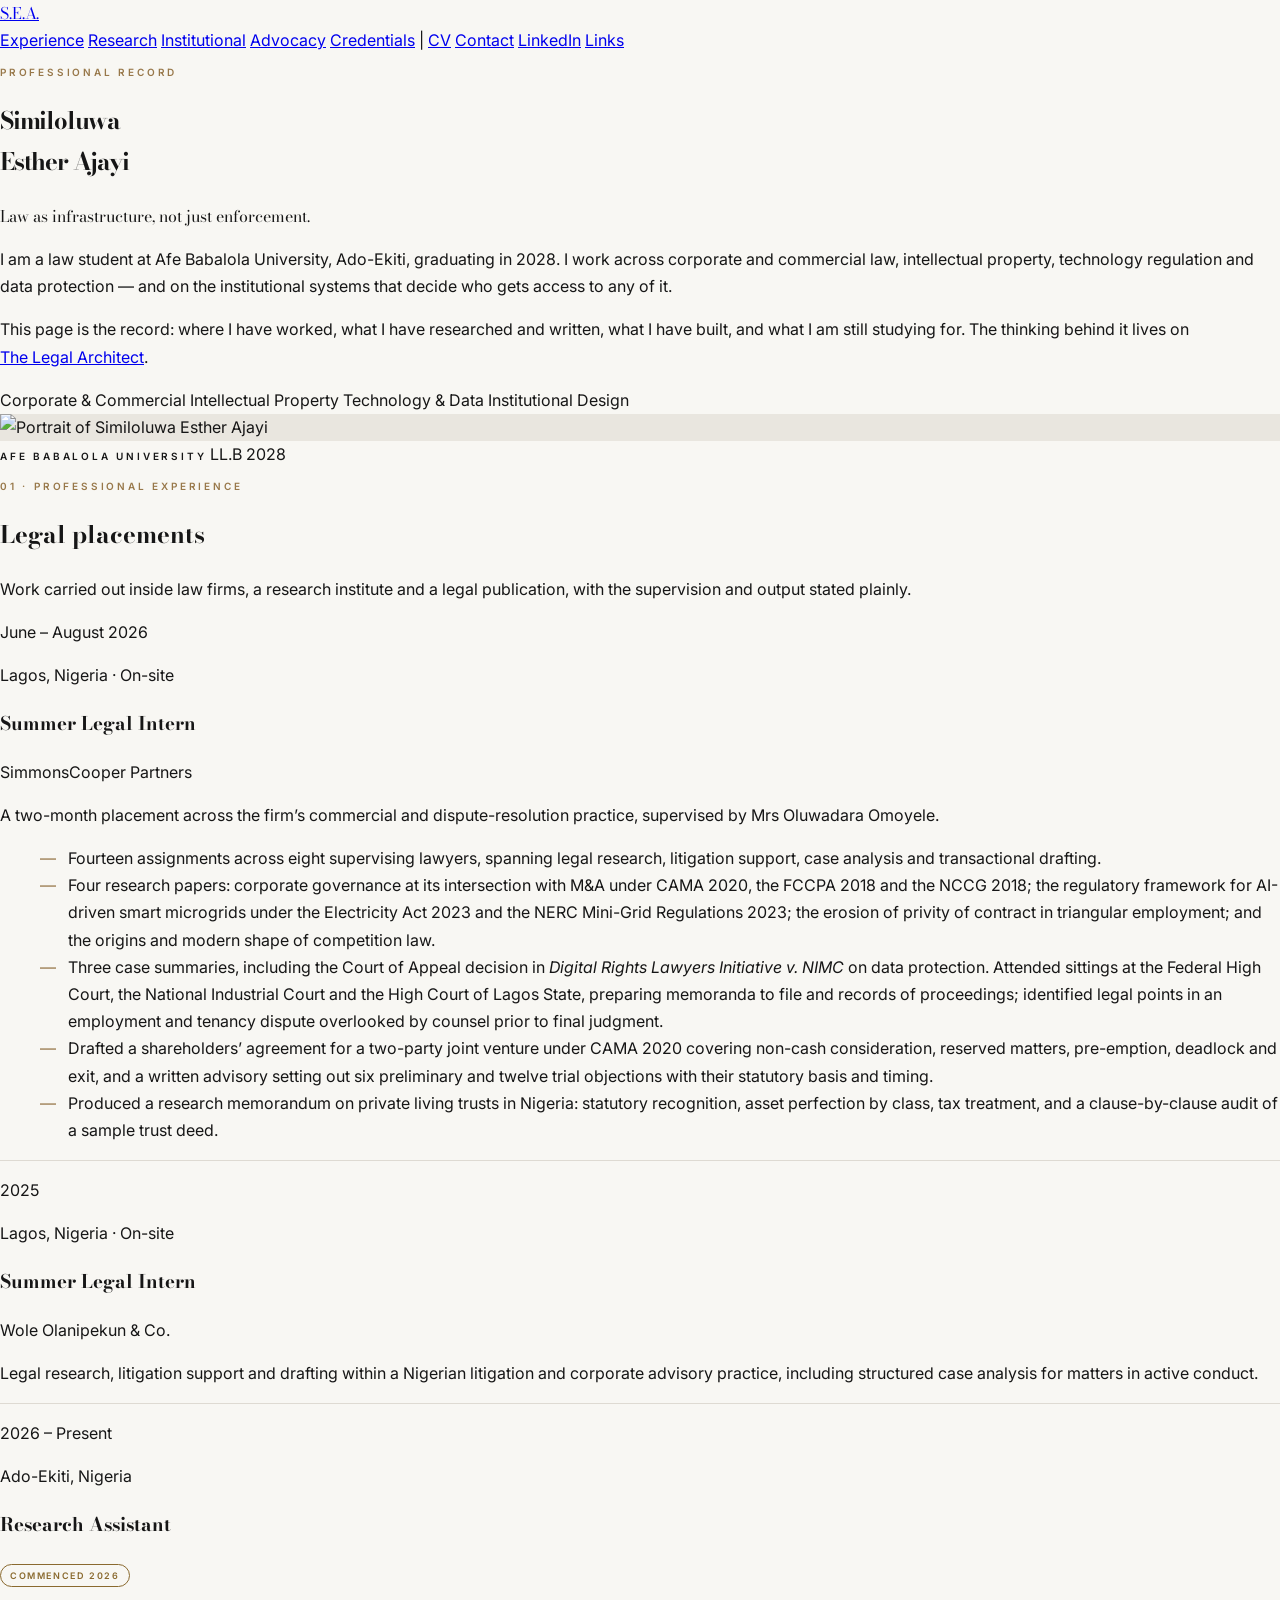
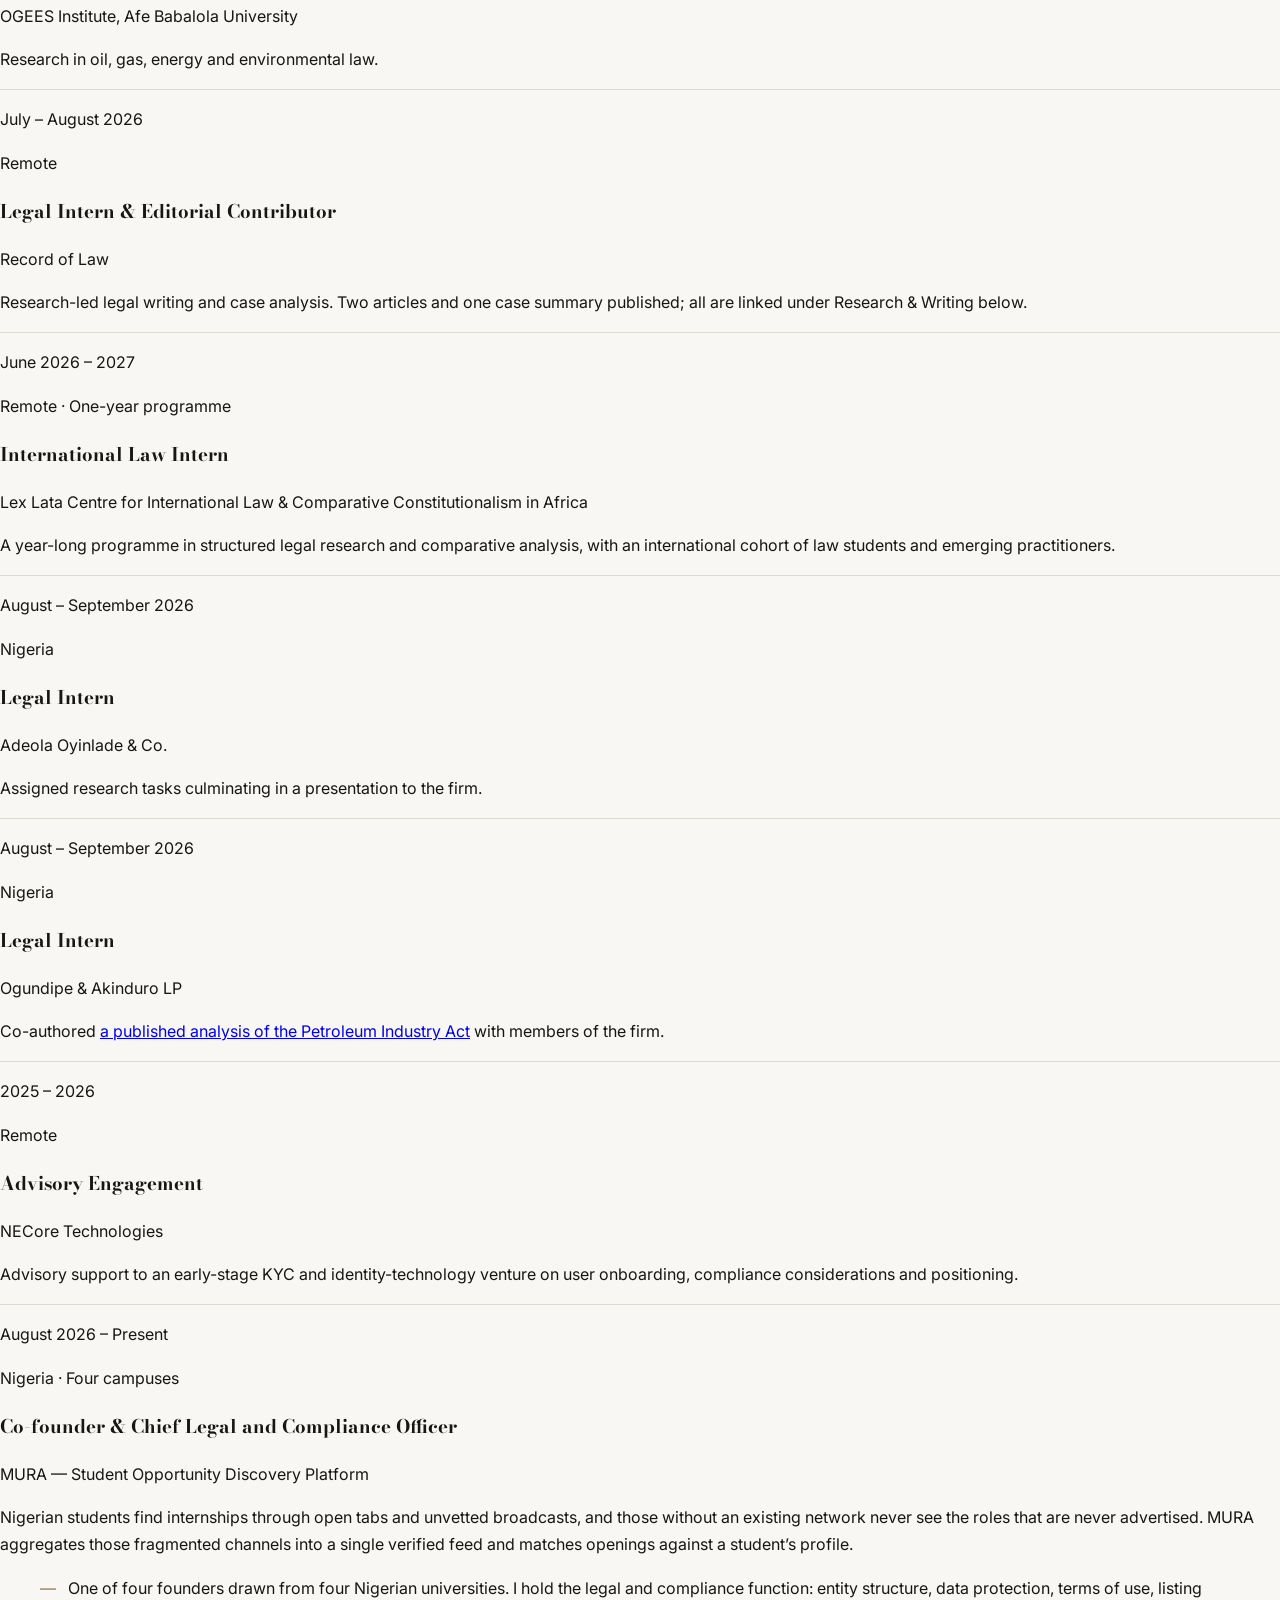
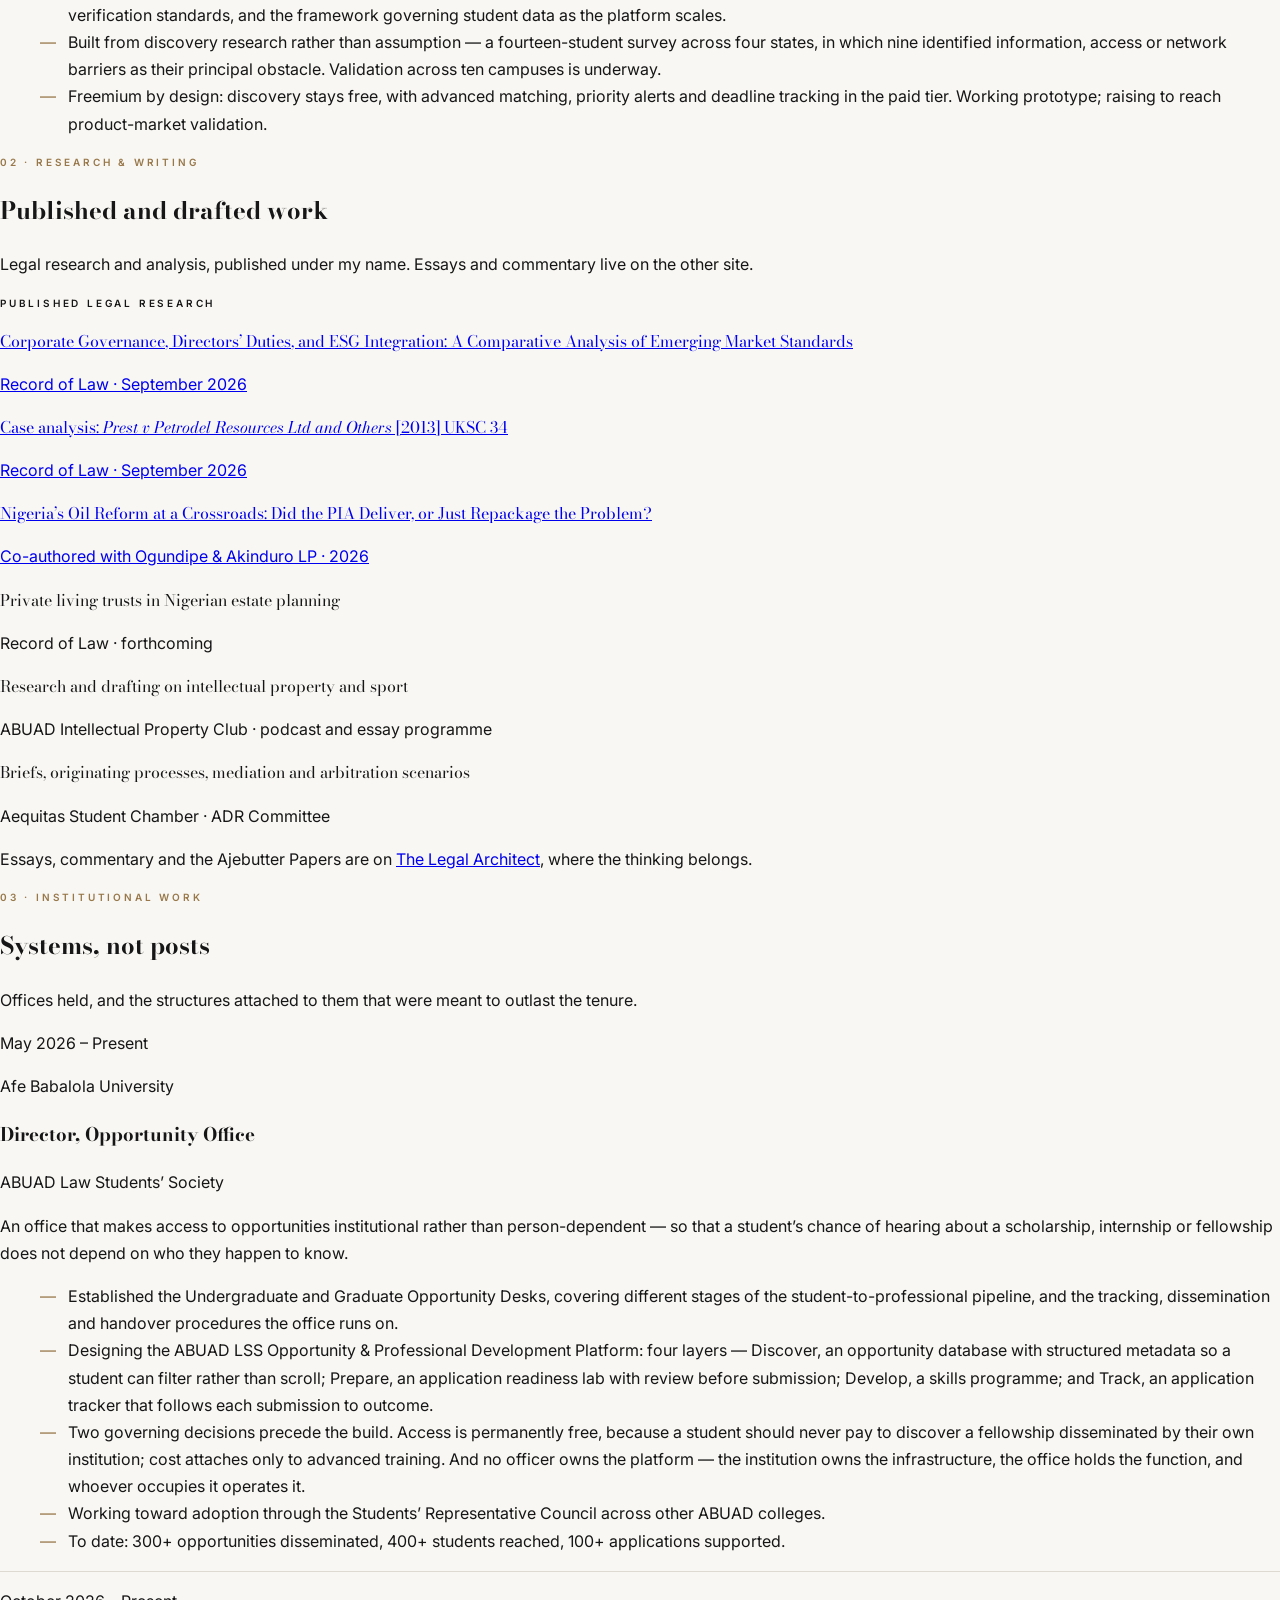
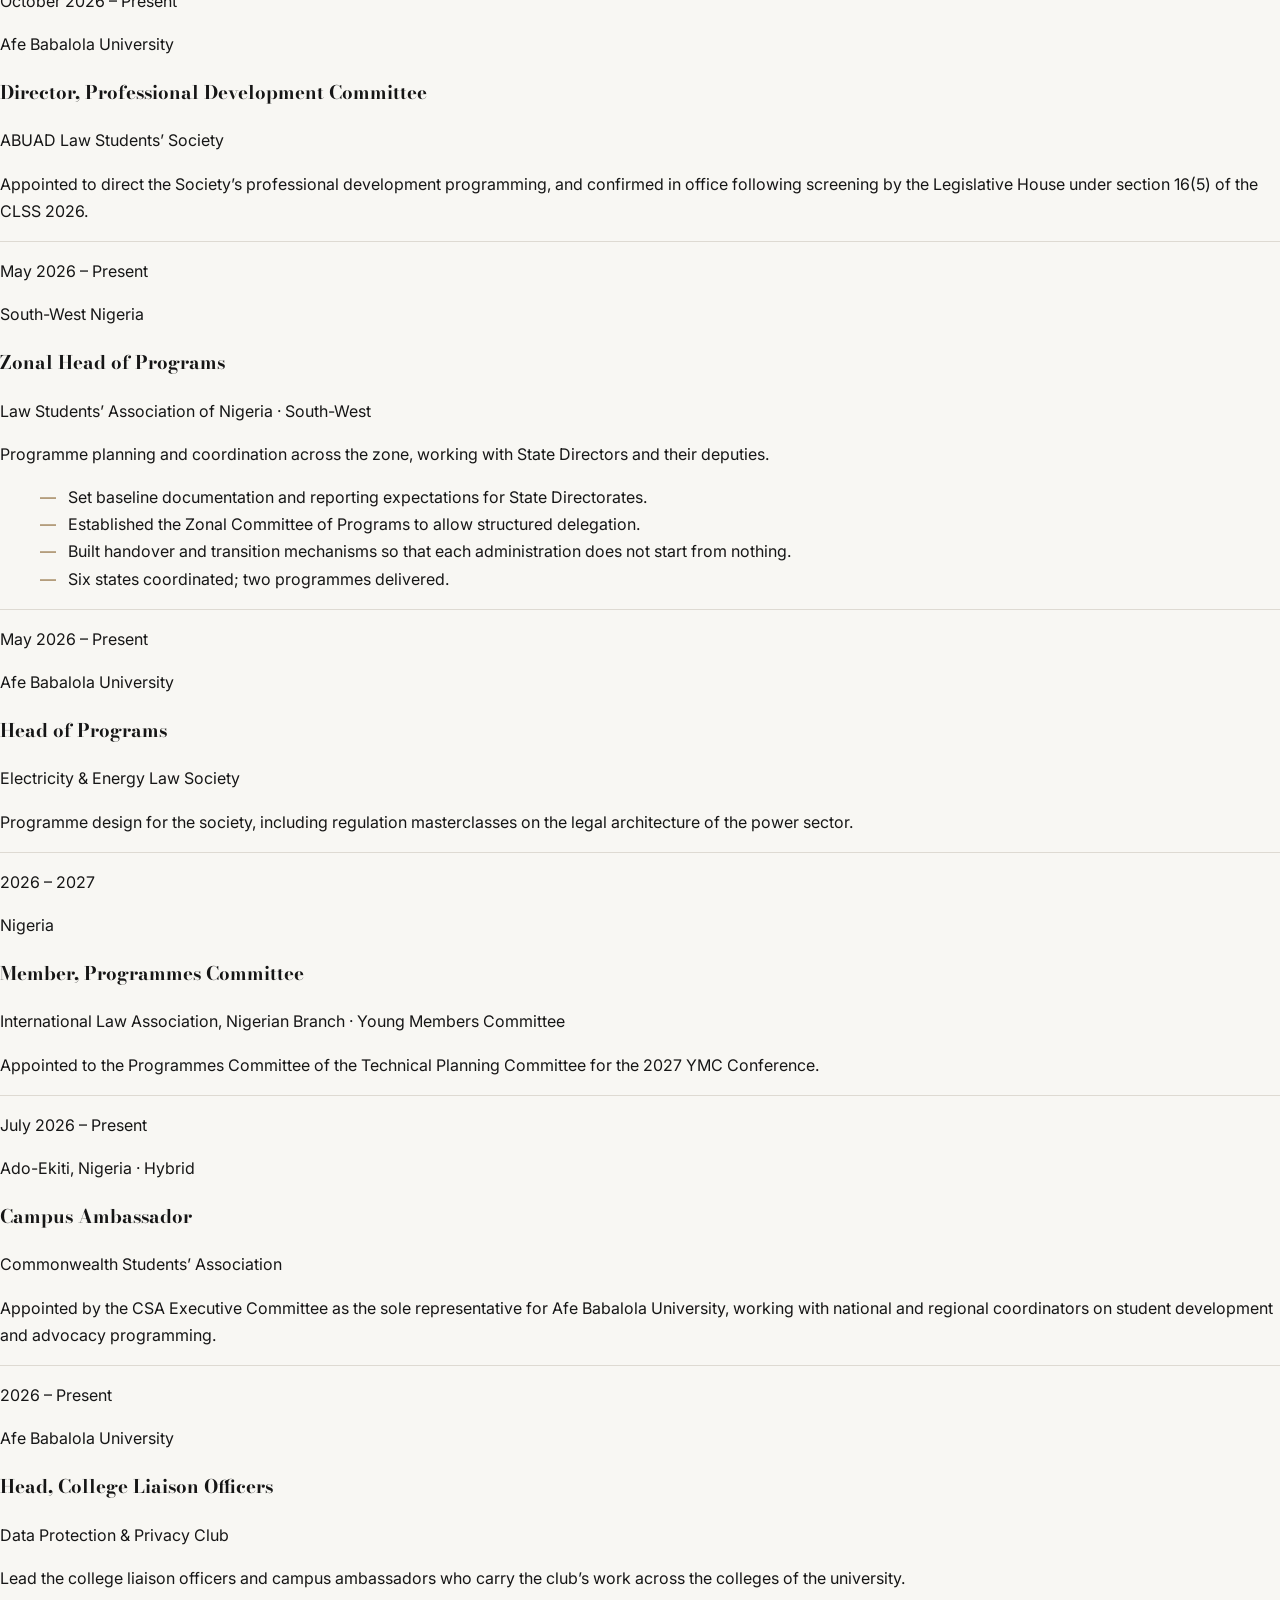
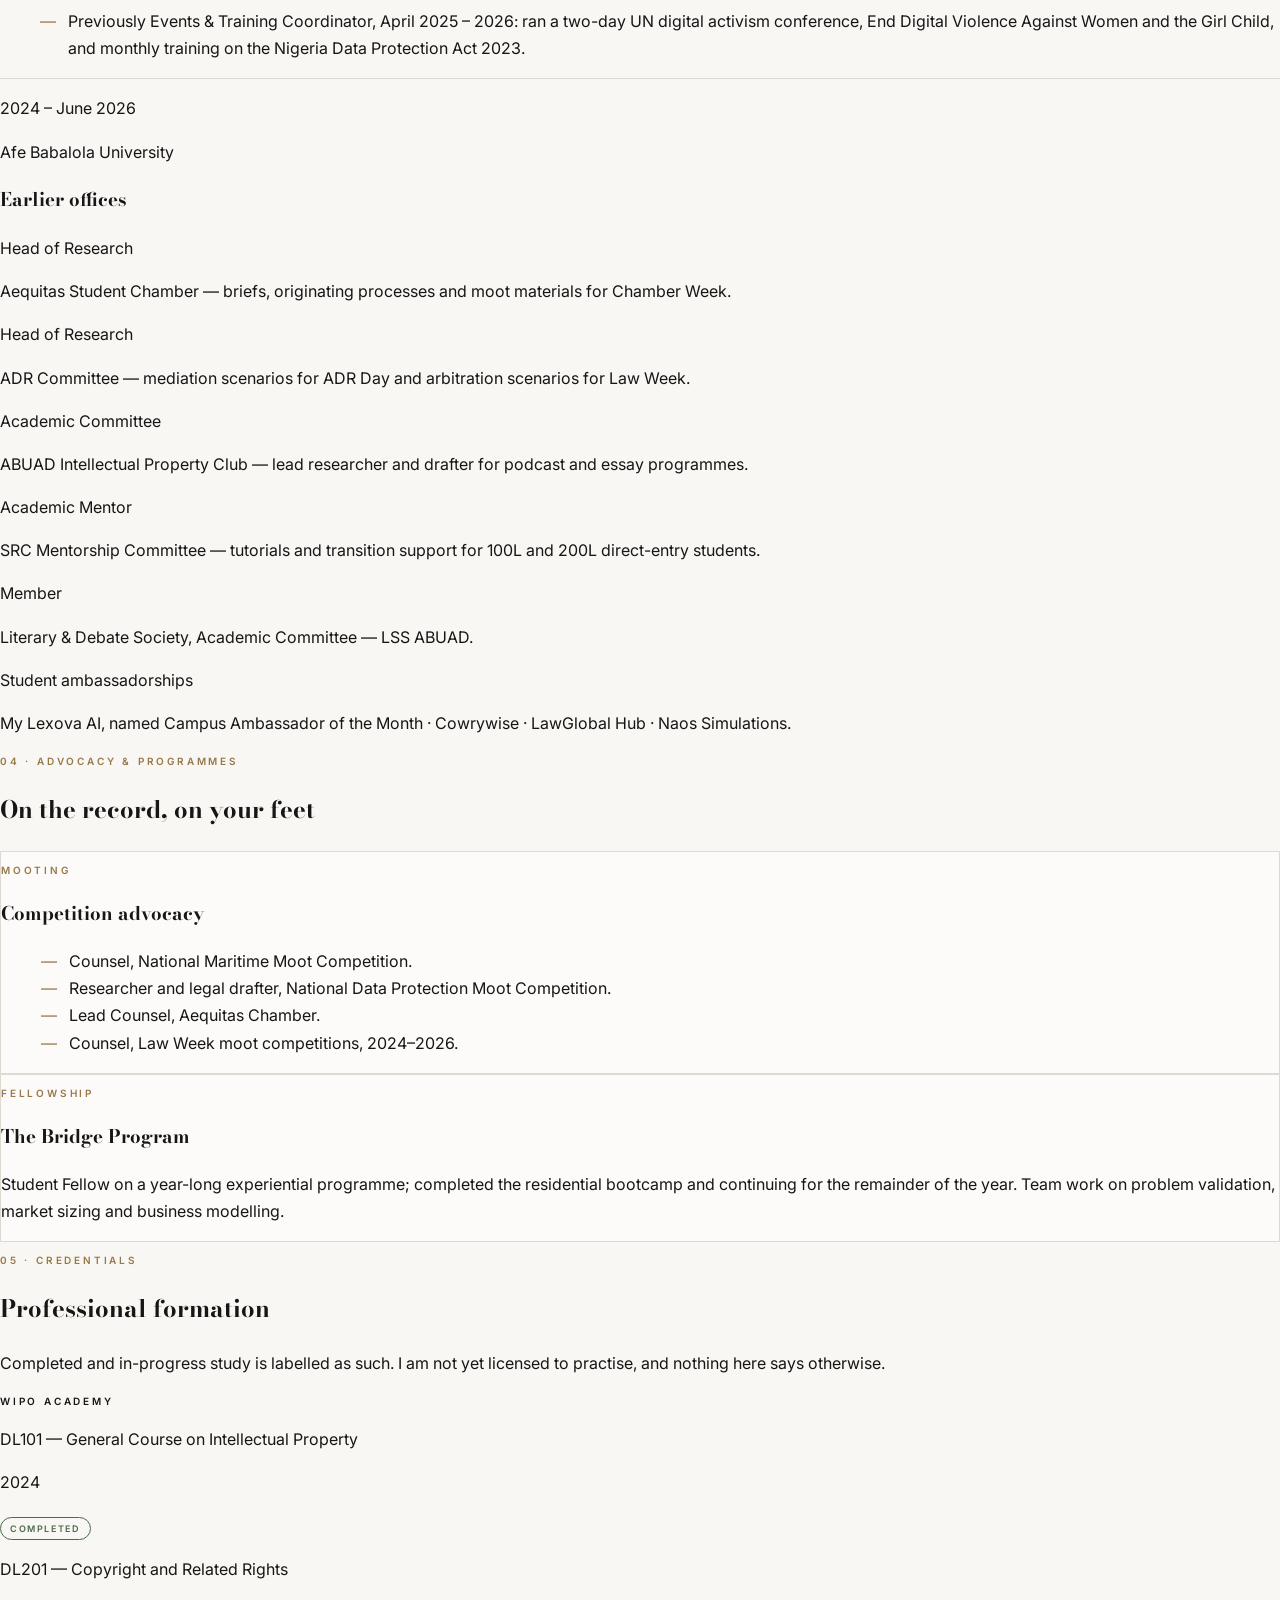
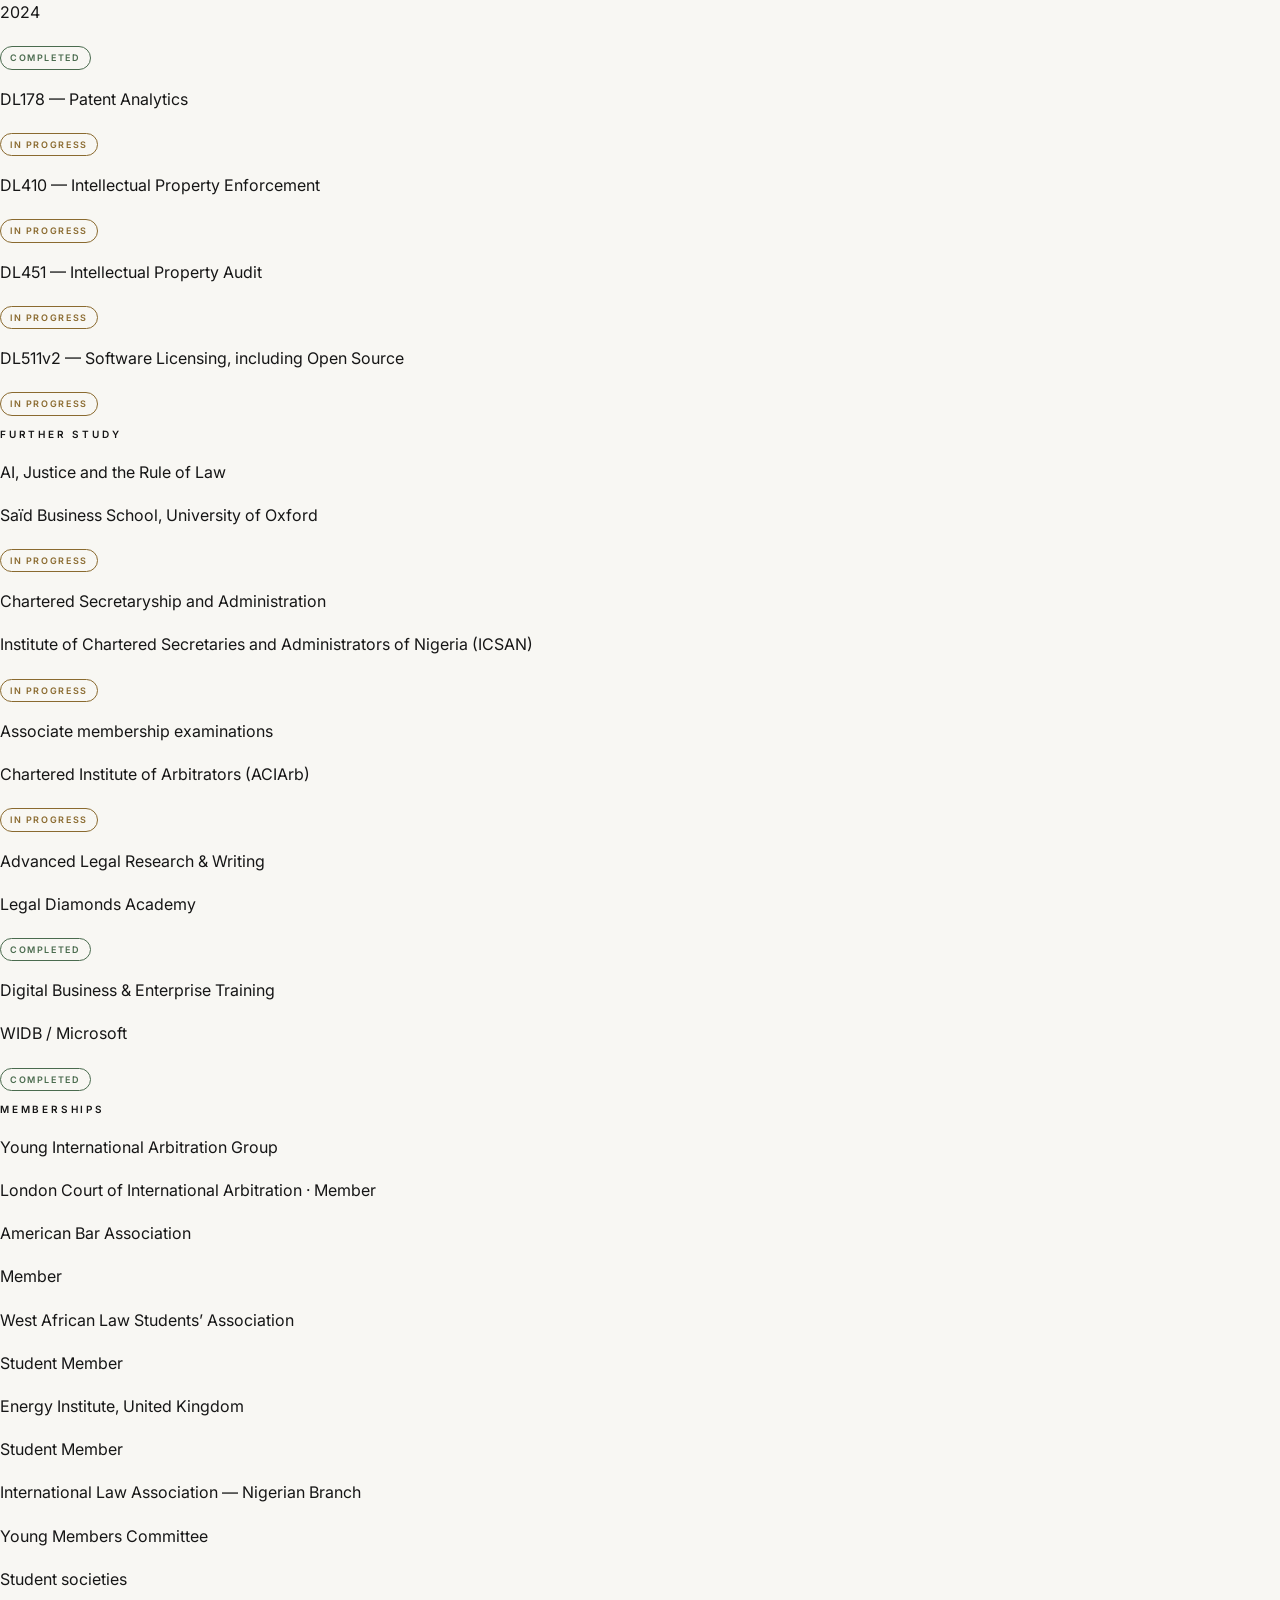
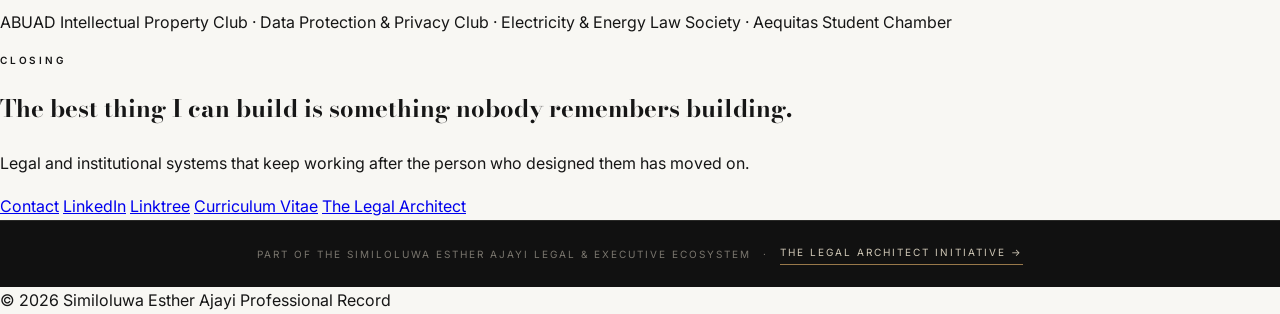
==== commit 66c9b55e: "Update index.html" ====
--- a/index.html
+++ b/index.html
@@ -584,7 +584,8 @@
           <p class="text-xs uppercase tracking-[.2em] text-stone-500 font-semibold mb-4">ABUAD Law Students&rsquo; Society</p>
           <p class="text-sm text-stone-600 leading-relaxed">
             Appointed to direct the Society&rsquo;s professional development
-            programming.
+            programming, and confirmed in office following screening by the
+            Legislative House under section 16(5) of the CLSS 2026.
             <!-- ADD: one line on what the committee is actually doing under you,
                  once there is something to point at. -->
           </p>
@@ -1033,8 +1034,6 @@
     "Intellectual property law",
     "Data protection",
     "Technology regulation",
-    "Energy law",
-    "Alternative dispute resolution"
   ],
   "sameAs": [
     "https://www.linkedin.com/in/similoluwaestherajayi",
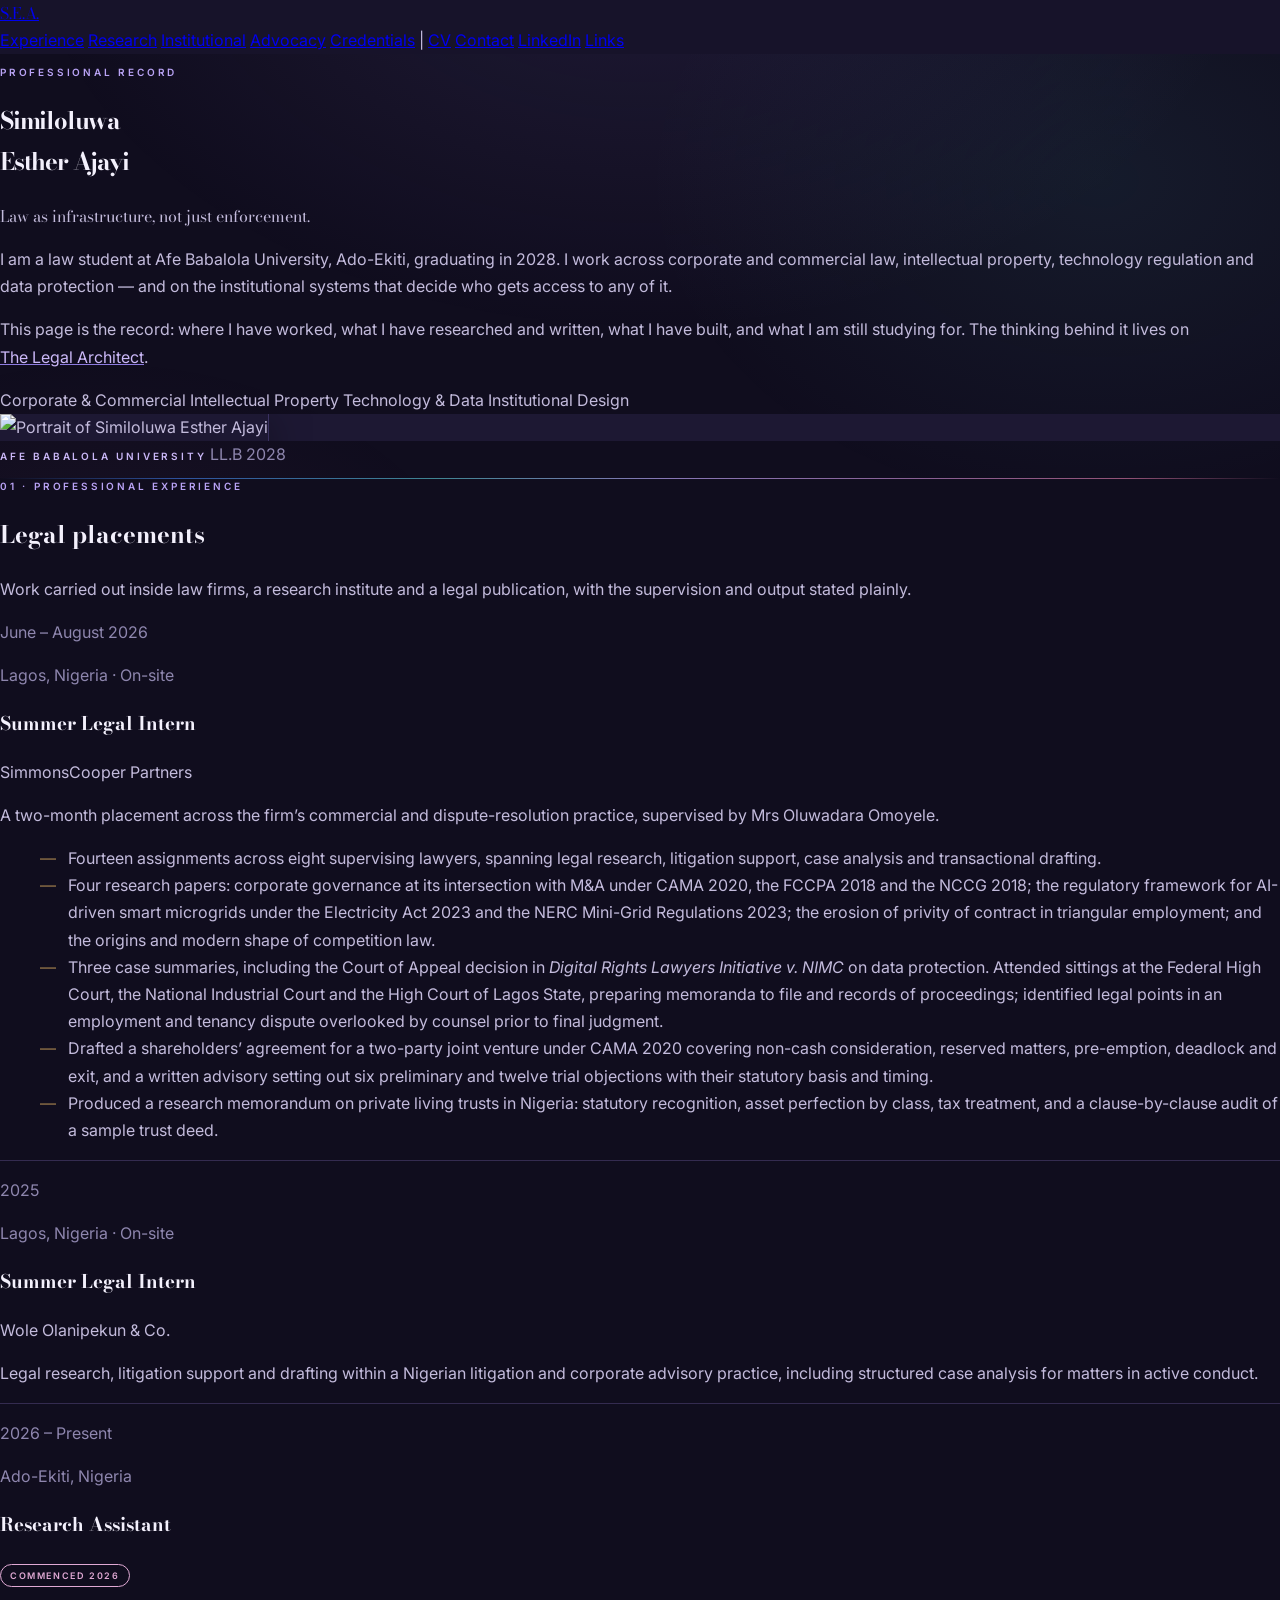
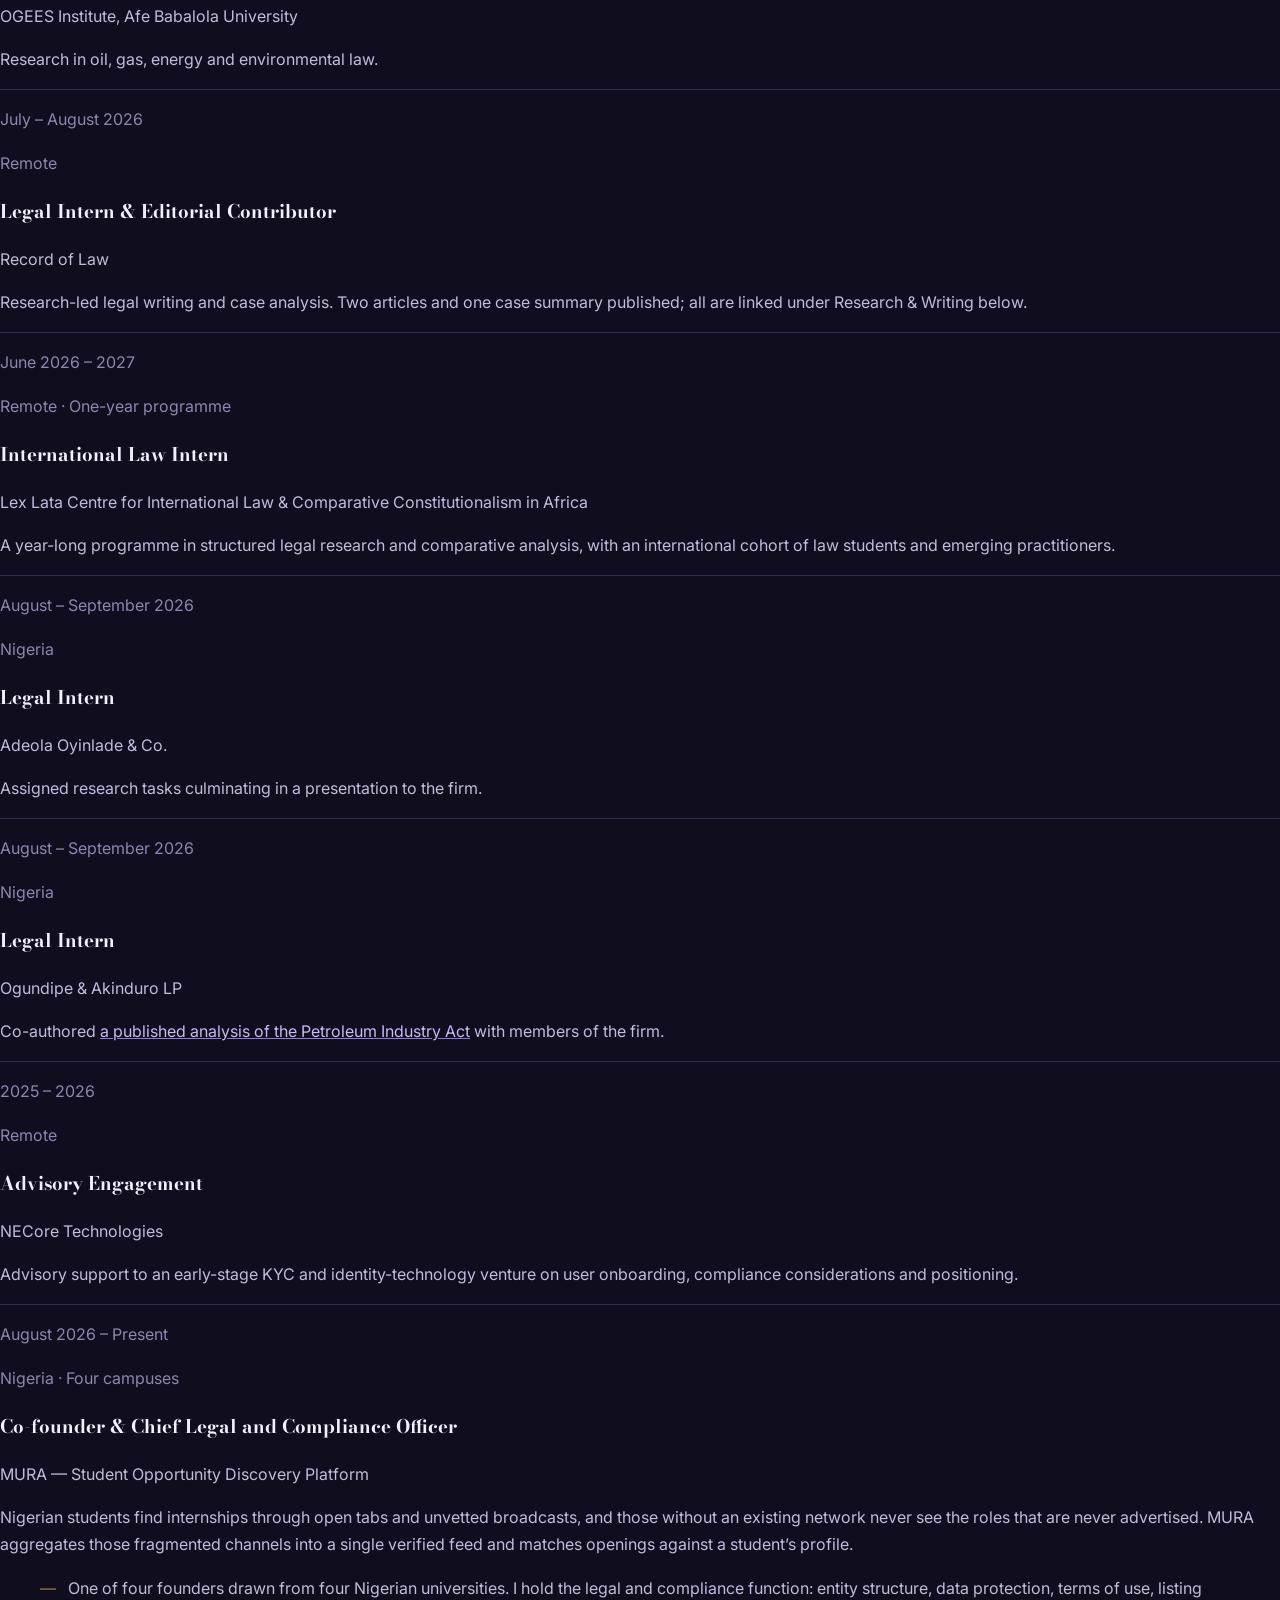
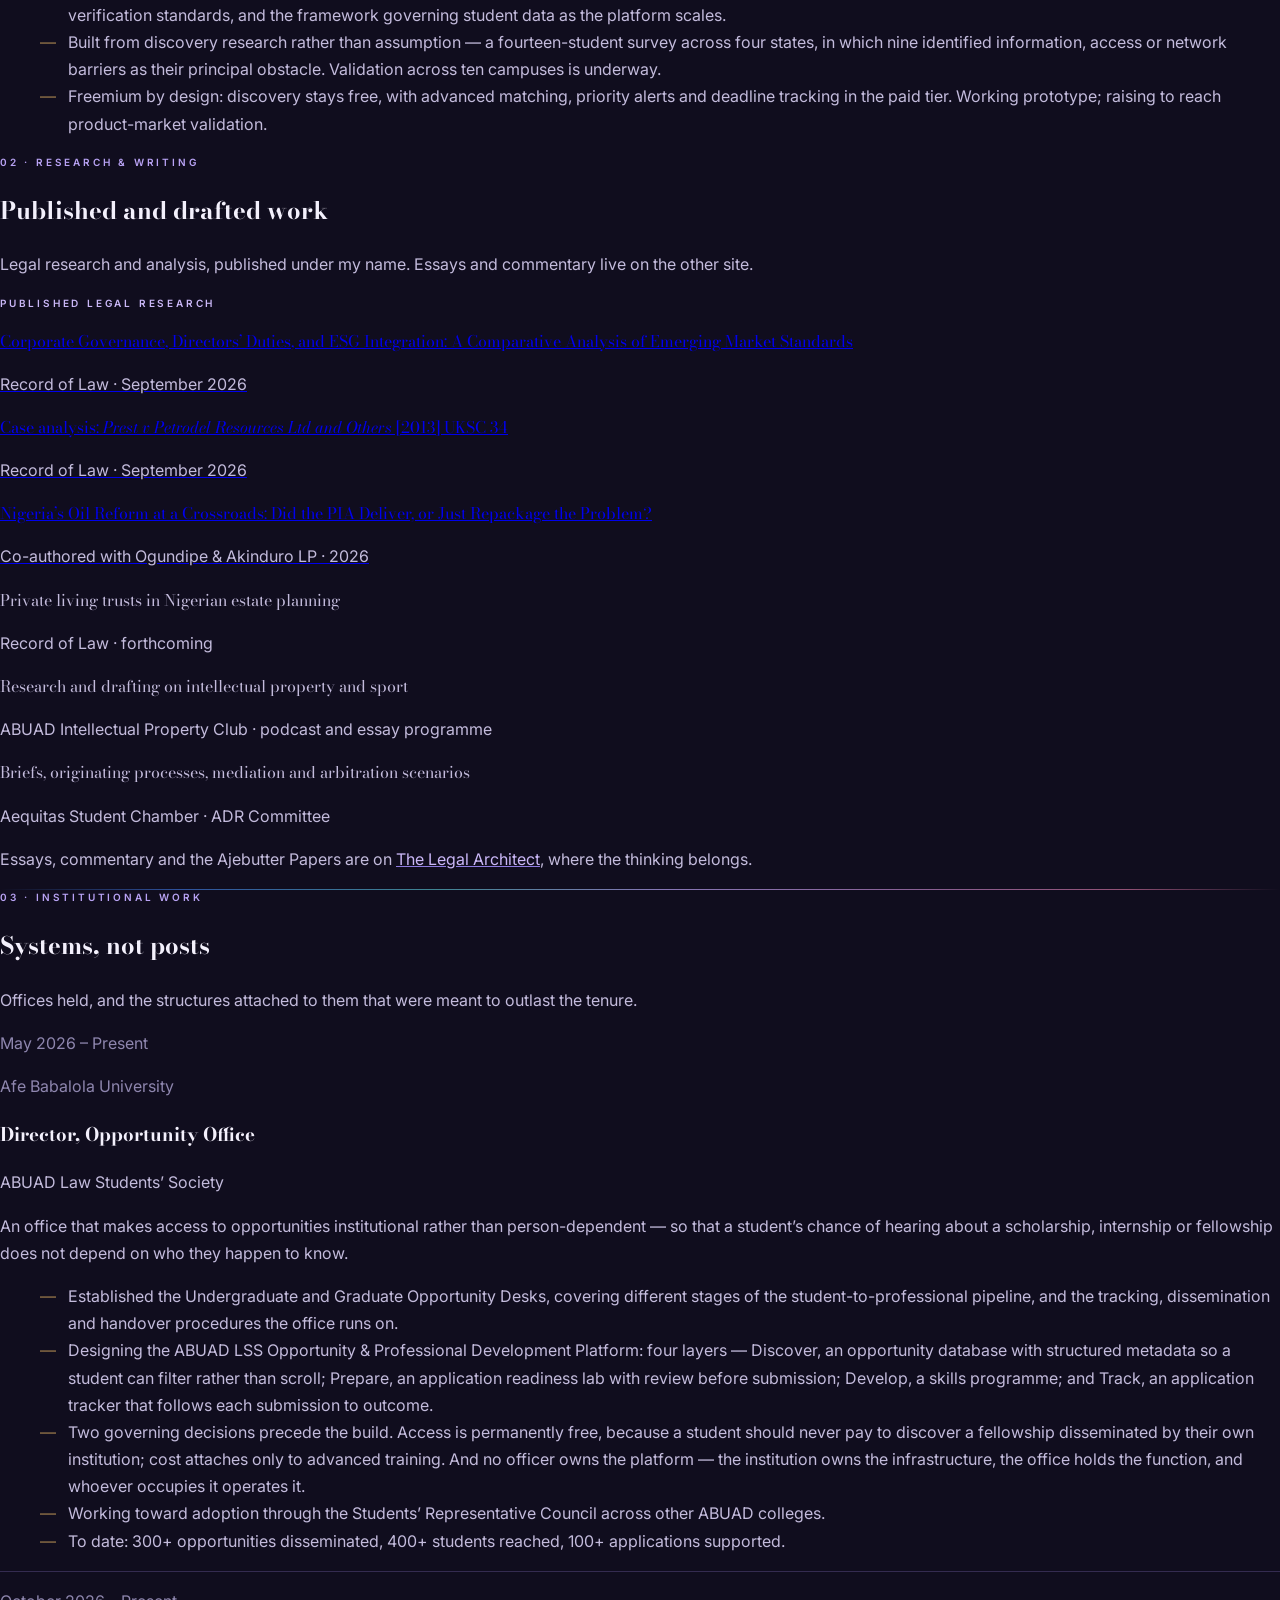
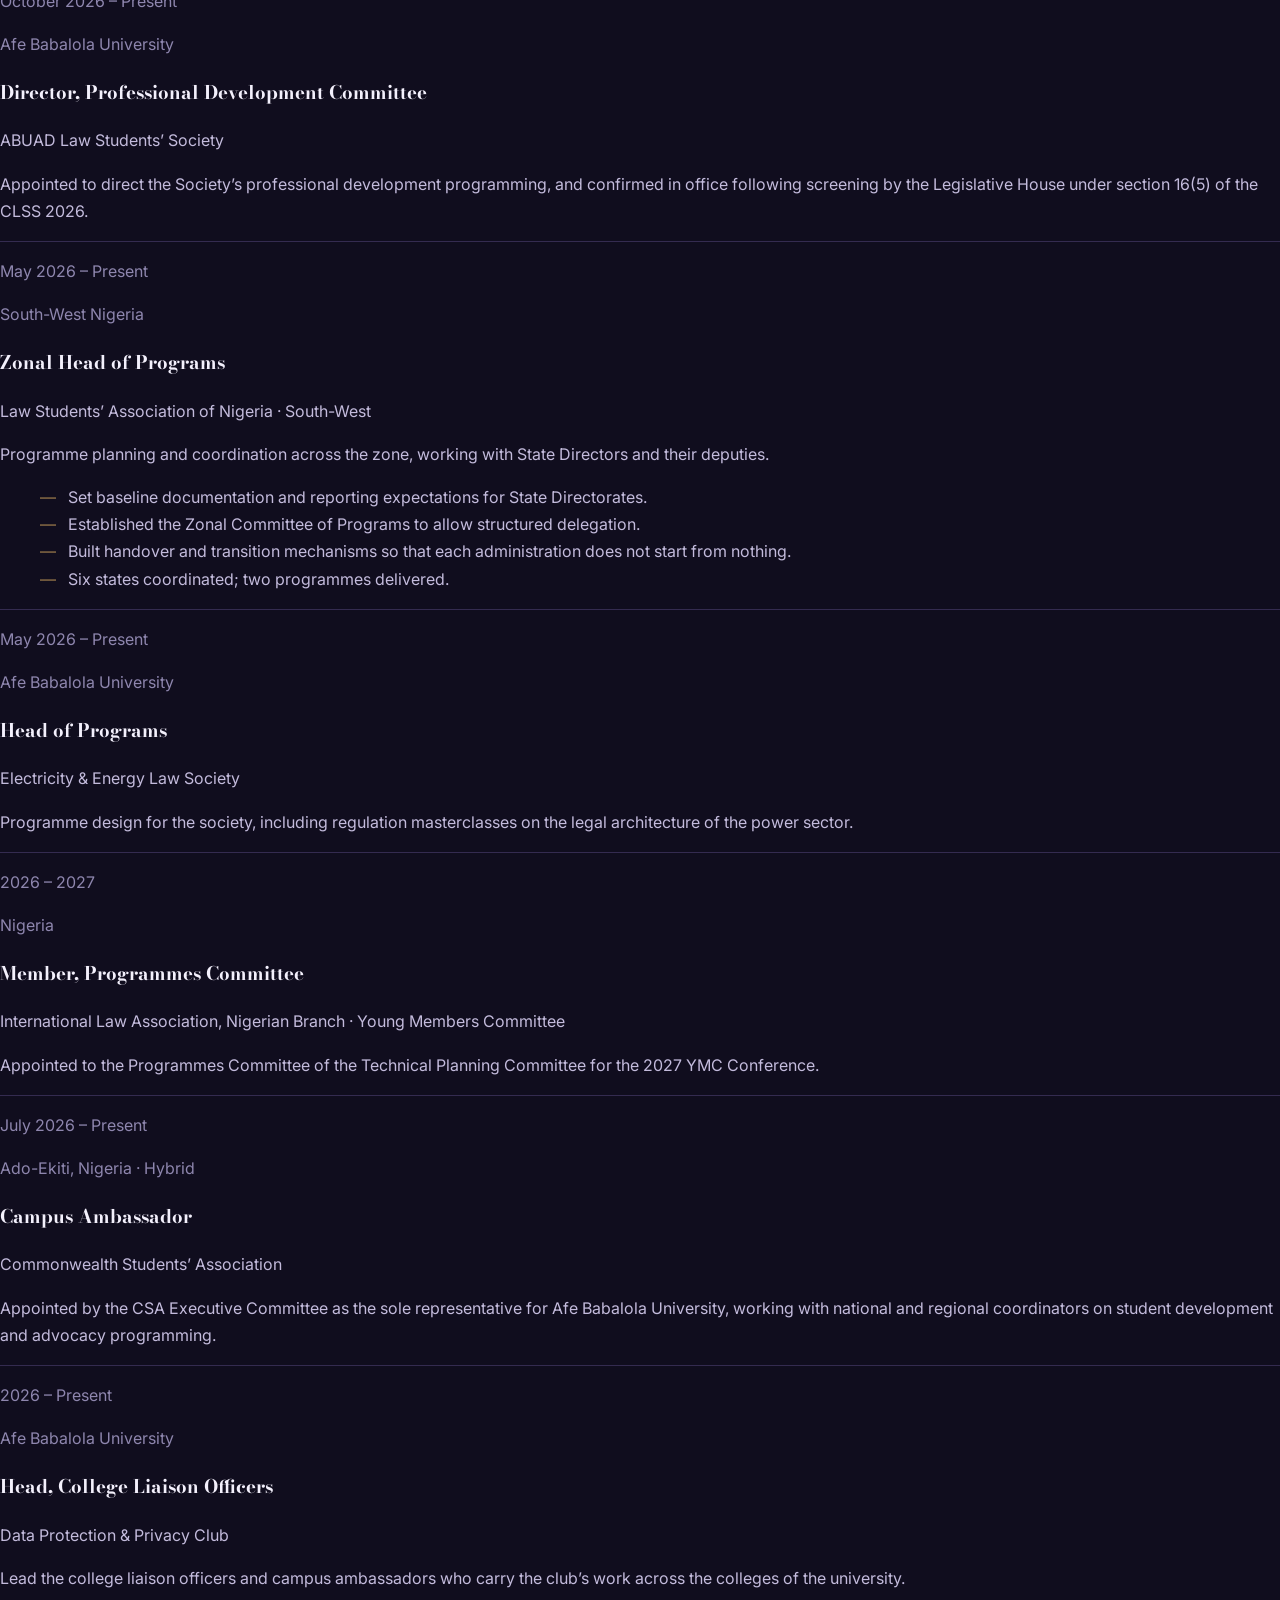
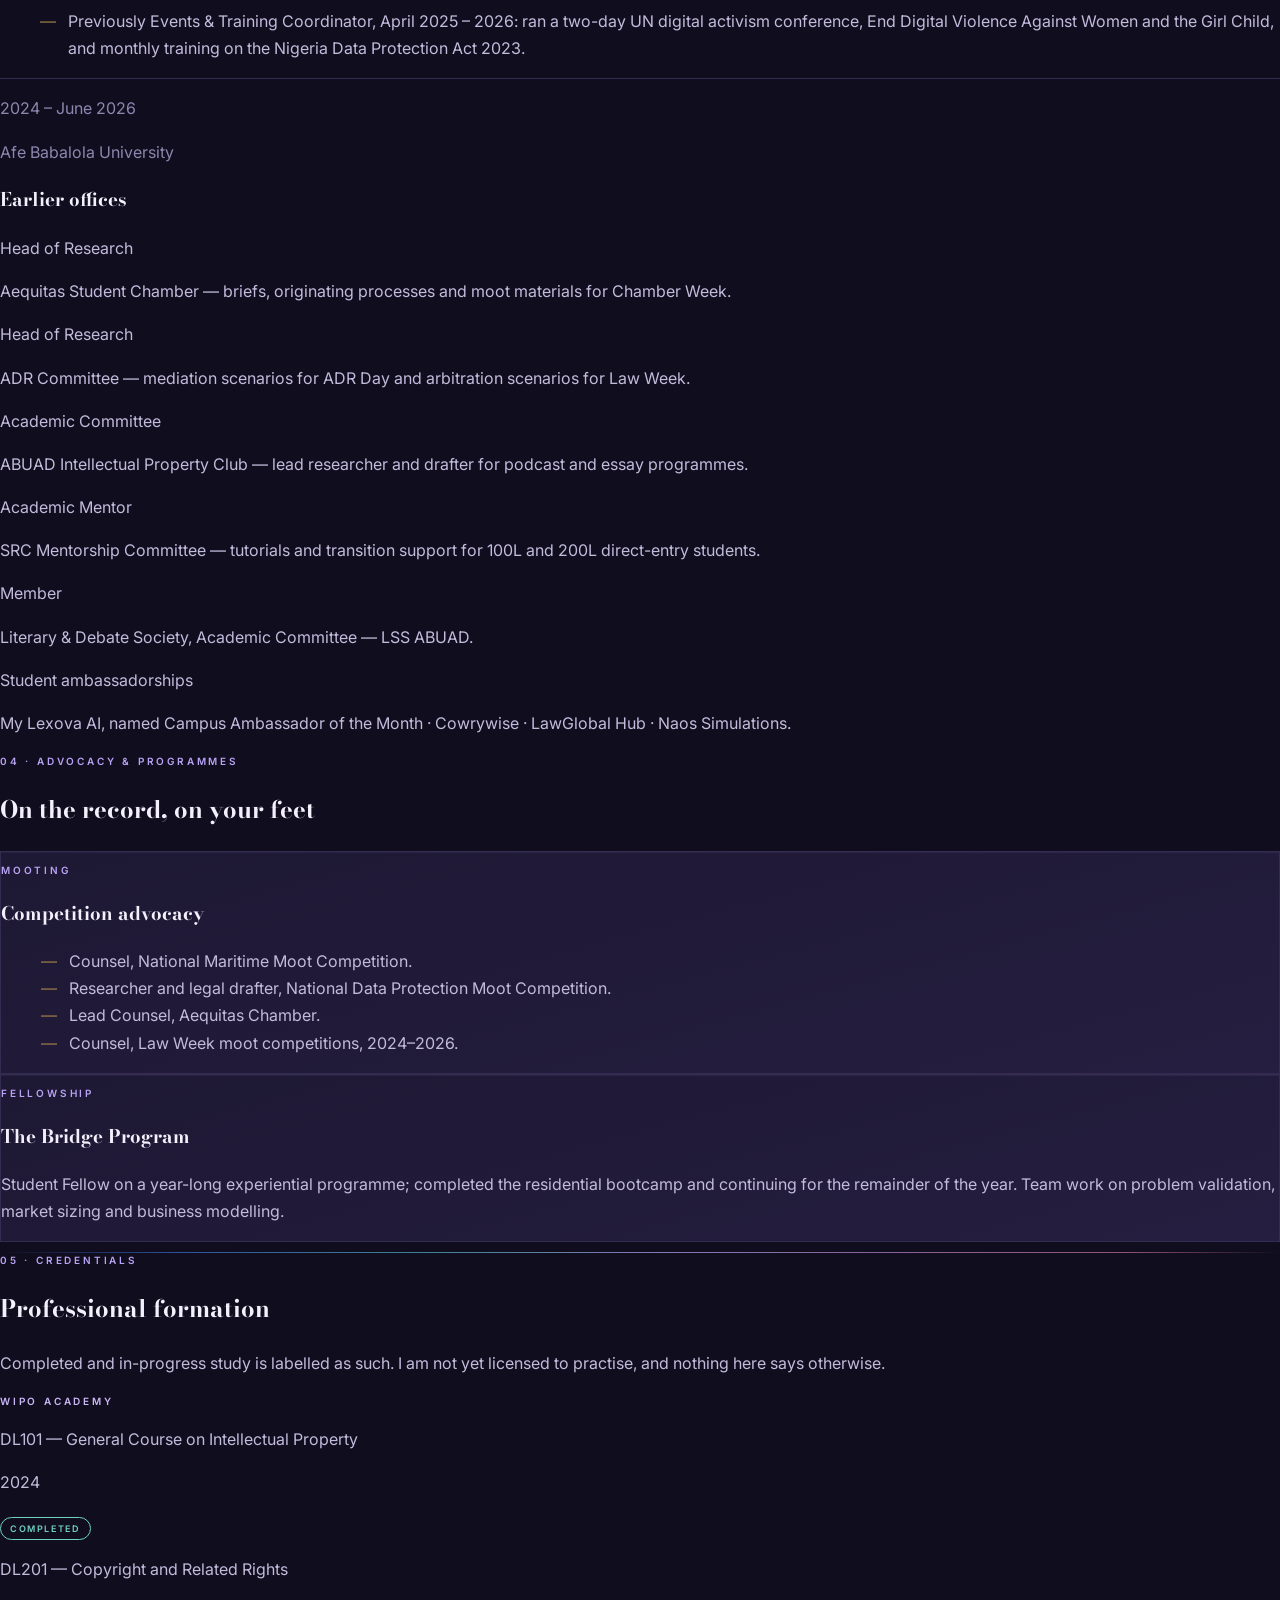
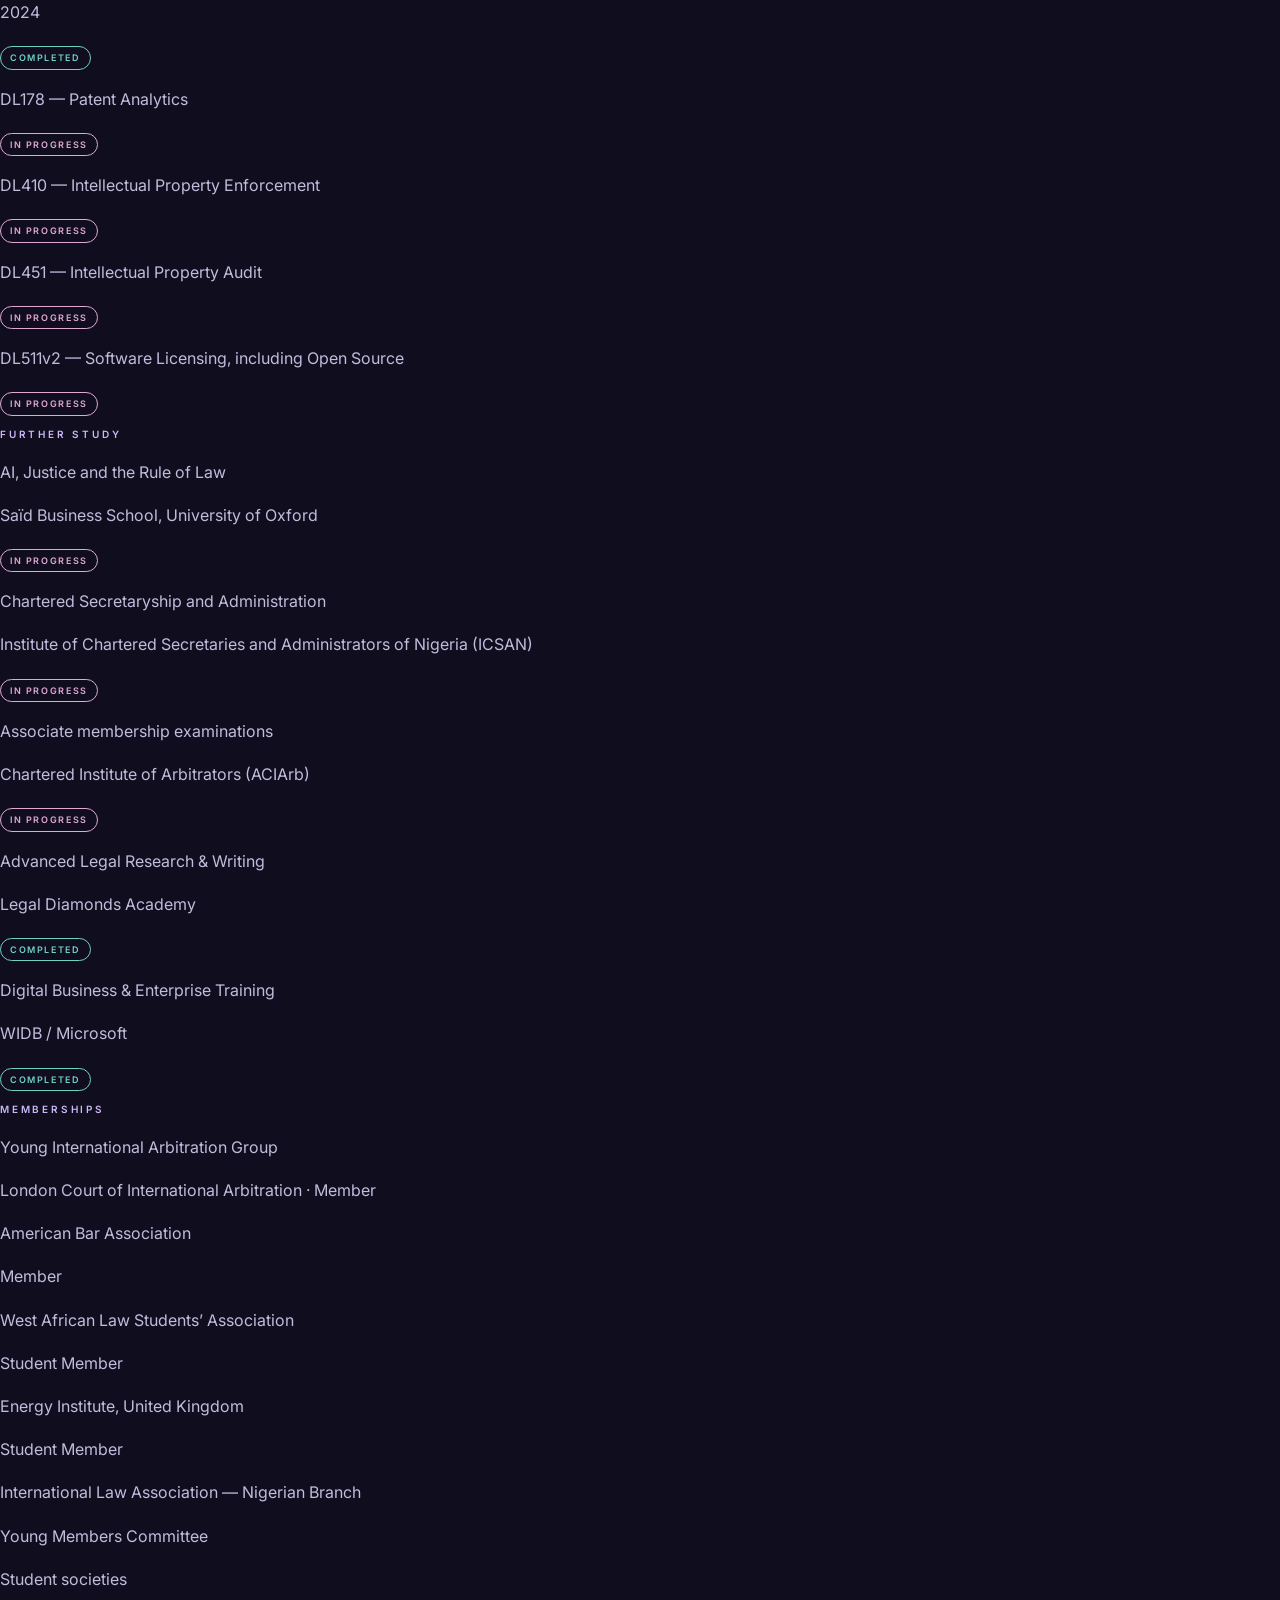
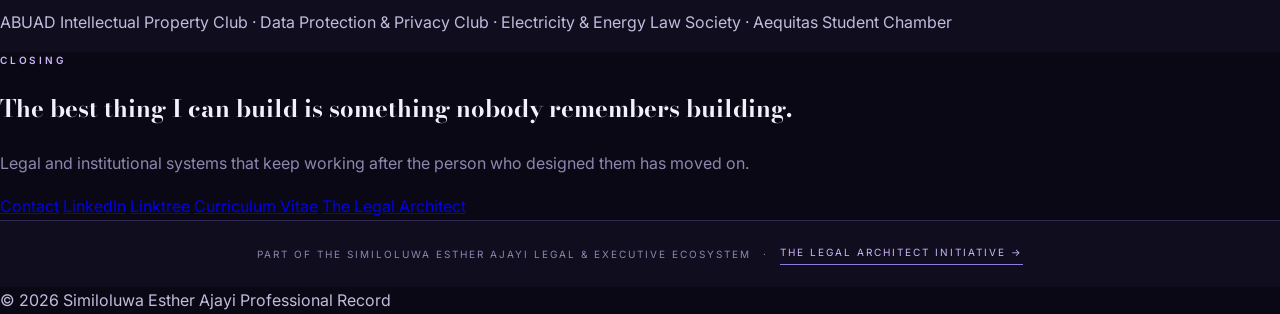
==== commit f23b5e61: "Update index.html" ====
--- a/index.html
+++ b/index.html
@@ -115,7 +115,7 @@
 
   .image-frame{overflow:hidden;background:#E9E6DF}
   .image-frame img{transition:transform .7s ease,filter .7s ease}
-  .image-frame:hover img{transform:scale(1.025);filter:grayscale(0)}
+  .image-frame:hover img{transform:scale(1.025);filter:none}
 
   .fade-up{animation:fadeUp .8s ease both}
   @keyframes fadeUp{
@@ -136,6 +136,133 @@
   @media (min-width:1025px){
     .mobile-button{display:none}
   }
+</style>
+
+<!-- ==========================================================
+     S.E.A SIGNATURE PALETTE
+     Colours drawn from the brand butterfly insignia. Appended
+     last so it overrides Tailwind without touching the markup.
+     To revert, delete this single style block.
+========================================================== -->
+<style>
+
+/* ============================================================
+   S.E.A — THE ENCHANTRESS
+   Sapphire, lilac, rose and pearl on cosmic indigo. Taken from the celestial butterfly insignia.
+   ============================================================ */
+:root{
+  --void:#0A0814; --deep:#100D1E; --ink:#17132A;
+  --panel:#1D1833; --panel2:#251E40;
+  --line:#342B50; --line-warm:#52457A;
+  --accent:#8E7BE0; --accent-bright:#B9A3F5;
+  --accent-soft:#CBB8F8; --accent-deep:#4A3A82;
+  --gem1:#3B6FD4; --gem2:#5FD4E0; --gem3:#C98FD8; --gem4:#E87FB0;
+  --cream:#F3F0FC; --body:#C3BBDC; --muted:#8E86AE;
+}
+
+html{background:var(--void)}
+body{background:var(--deep)!important;color:var(--body)!important}
+body::before{
+  content:"";position:fixed;inset:0;pointer-events:none;z-index:0;
+  background:
+    radial-gradient(1000px 680px at 50% -10%, rgba(142,123,224,.13), transparent 62%),
+    radial-gradient(760px 560px at 86% 20%, rgba(95,212,224,.07), transparent 60%),
+    radial-gradient(680px 520px at 8% 74%, rgba(232,127,176,.06), transparent 60%);
+}
+main,header,footer,section{position:relative;z-index:1}
+h1,h2,h3,h4,h5{color:var(--cream)!important}
+::selection{background:var(--accent);color:#120E22}
+
+.bg-white,[class*="bg-[#FCFCFB]"],[class*="bg-[#F7F6F3]"],[class*="bg-[#FCFBF8]"],
+[class*="bg-[#F8F7F3]"],[class*="bg-[#F2F0EB]"]{background-color:var(--ink)!important}
+section:nth-of-type(even){background-color:var(--deep)!important}
+[class*="bg-[#14181F]"],[class*="bg-[#111]"]{background-color:var(--void)!important}
+
+.hairline,.border-t,.border-b,.border-y,.border,[class*="border-stone-"]{border-color:var(--line)!important}
+.text-stone-400,.text-stone-500,.text-stone-600,.text-stone-900,[class*="text-stone-"]{color:var(--body)!important}
+.text-stone-400{color:var(--muted)!important}
+.eyebrow{color:var(--accent-soft)!important}
+.gold,.text-\[var\(--gold\)\]{color:var(--accent-bright)!important}
+
+h1.serif{
+  background:linear-gradient(180deg,#FFFFFF 0%,var(--cream) 46%,var(--accent-soft) 100%);
+  -webkit-background-clip:text;background-clip:text;-webkit-text-fill-color:transparent;
+  text-shadow:0 0 70px rgba(185,163,245,.20);
+}
+
+section#projects,section#questions,section#writing,section#contact,
+section#experience,section#institutional,section#credentials{
+  background-image:linear-gradient(90deg,transparent 0%,rgba(59,111,212,.7) 14%,rgba(95,212,224,.6) 34%,
+    rgba(185,163,245,.7) 52%,rgba(201,143,216,.65) 70%,rgba(232,127,176,.6) 88%,transparent 100%);
+  background-repeat:no-repeat;background-size:100% 1px;background-position:0 0;
+}
+
+.panel,.card{
+  background:linear-gradient(165deg,var(--panel) 0%,var(--panel2) 100%)!important;
+  border:1px solid var(--line)!important;
+  box-shadow:inset 0 1px 0 rgba(185,163,245,.07);
+}
+.panel:hover,.card:hover{
+  border-color:var(--line-warm)!important;
+  box-shadow:0 18px 44px rgba(0,0,0,.5),0 0 0 1px rgba(142,123,224,.18),inset 0 1px 0 rgba(185,163,245,.07)!important;
+}
+
+.nav-glass{background:rgba(16,13,30,.88)!important;backdrop-filter:blur(14px) saturate(1.1);
+  border-bottom:1px solid var(--line)!important}
+.mobile-menu{background:var(--ink)!important;border-top-color:var(--line)!important}
+header .desktop-nav a:hover,header a:hover{color:var(--accent-bright)!important}
+
+.btn-dark{
+  background:linear-gradient(135deg,var(--accent-deep) 0%,var(--accent) 52%,var(--accent-bright) 100%)!important;
+  color:#120E22!important;font-weight:700;border:none;
+  box-shadow:0 10px 26px rgba(142,123,224,.22);
+}
+.btn-dark:hover{
+  background:linear-gradient(135deg,var(--accent) 0%,var(--accent-bright) 60%,#E2D6FF 100%)!important;
+  transform:translateY(-2px);box-shadow:0 16px 36px rgba(185,163,245,.32)!important;
+}
+
+img.grayscale,.grayscale,.image-frame img{filter:none!important;-webkit-filter:none!important}
+img[alt*="Similoluwa"]{border-color:var(--line-warm)!important;background:var(--panel)!important;
+  box-shadow:0 0 0 1px rgba(142,123,224,.28),0 14px 40px rgba(0,0,0,.55)}
+.image-frame{background:var(--panel)!important}
+.border-8.border-white{border-color:var(--panel)!important;
+  box-shadow:0 0 0 1px rgba(142,123,224,.28),0 26px 60px rgba(0,0,0,.55)!important}
+
+.numeral{color:var(--accent-bright)!important;border-color:var(--line-warm)!important;background:rgba(142,123,224,.08)}
+.status{border-color:currentColor!important}
+.st-design,.status-progress{color:#E0A9D4!important}
+.st-build{color:#7FB4E8!important}
+.st-running,.status-done{color:#6FD0C4!important}
+.st-none{color:var(--muted)!important}
+
+.ledger dt{color:var(--accent-soft)!important;opacity:.88}
+.ledger dd{color:var(--body)!important}
+
+input,select,textarea{background:var(--panel)!important;border-color:var(--line)!important;color:var(--cream)!important}
+input::placeholder,textarea::placeholder{color:var(--muted)!important}
+input:focus,select:focus,textarea:focus{border-color:var(--accent)!important;box-shadow:0 0 0 3px rgba(142,123,224,.18)!important}
+.bg-stone-50{background:var(--panel)!important}
+label{color:var(--muted)!important}
+
+a{transition:color .3s ease}
+a[class*="underline"]{text-decoration-color:var(--accent)!important;color:var(--accent-soft)!important}
+a[class*="underline"]:hover{color:var(--accent-bright)!important}
+
+.eco{background:var(--void)!important;border-top:1px solid var(--line)!important}
+.eco-inner{color:var(--muted)!important}
+.eco a{color:var(--accent-soft)!important;border-bottom-color:var(--accent)!important}
+.eco a:hover{color:var(--accent-bright)!important}
+footer{background:var(--void)!important;border-top-color:var(--line)!important}
+footer .serif{color:var(--cream)!important}
+
+[class*="text-[#EDEEF0]"],[class*="text-[#F4F2ED]"]{color:var(--body)!important}
+.border-stone-800{border-color:var(--line)!important}
+a:focus-visible,button:focus-visible,input:focus-visible,select:focus-visible,textarea:focus-visible{
+  outline:2px solid var(--accent-bright)!important;outline-offset:3px}
+.skip{background:var(--accent)!important;color:#120E22!important}
+@media (prefers-reduced-motion:reduce){*,*::before,*::after{animation:none!important;transition:none!important}}
+
 </style>
 </head>
 
@@ -236,7 +363,7 @@
       <div class="image-frame aspect-[4/5]">
         <img src="https://lh3.googleusercontent.com/d/1PFEa0Dnf7VmDada-SI-hPrkvOK3JQQ6u"
              alt="Portrait of Similoluwa Esther Ajayi" loading="lazy"
-             class="w-full h-full object-cover grayscale">
+             class="w-full h-full object-cover">
       </div>
       <div class="mt-4 flex justify-between items-center">
         <span class="eyebrow text-stone-400">Afe Babalola University</span>
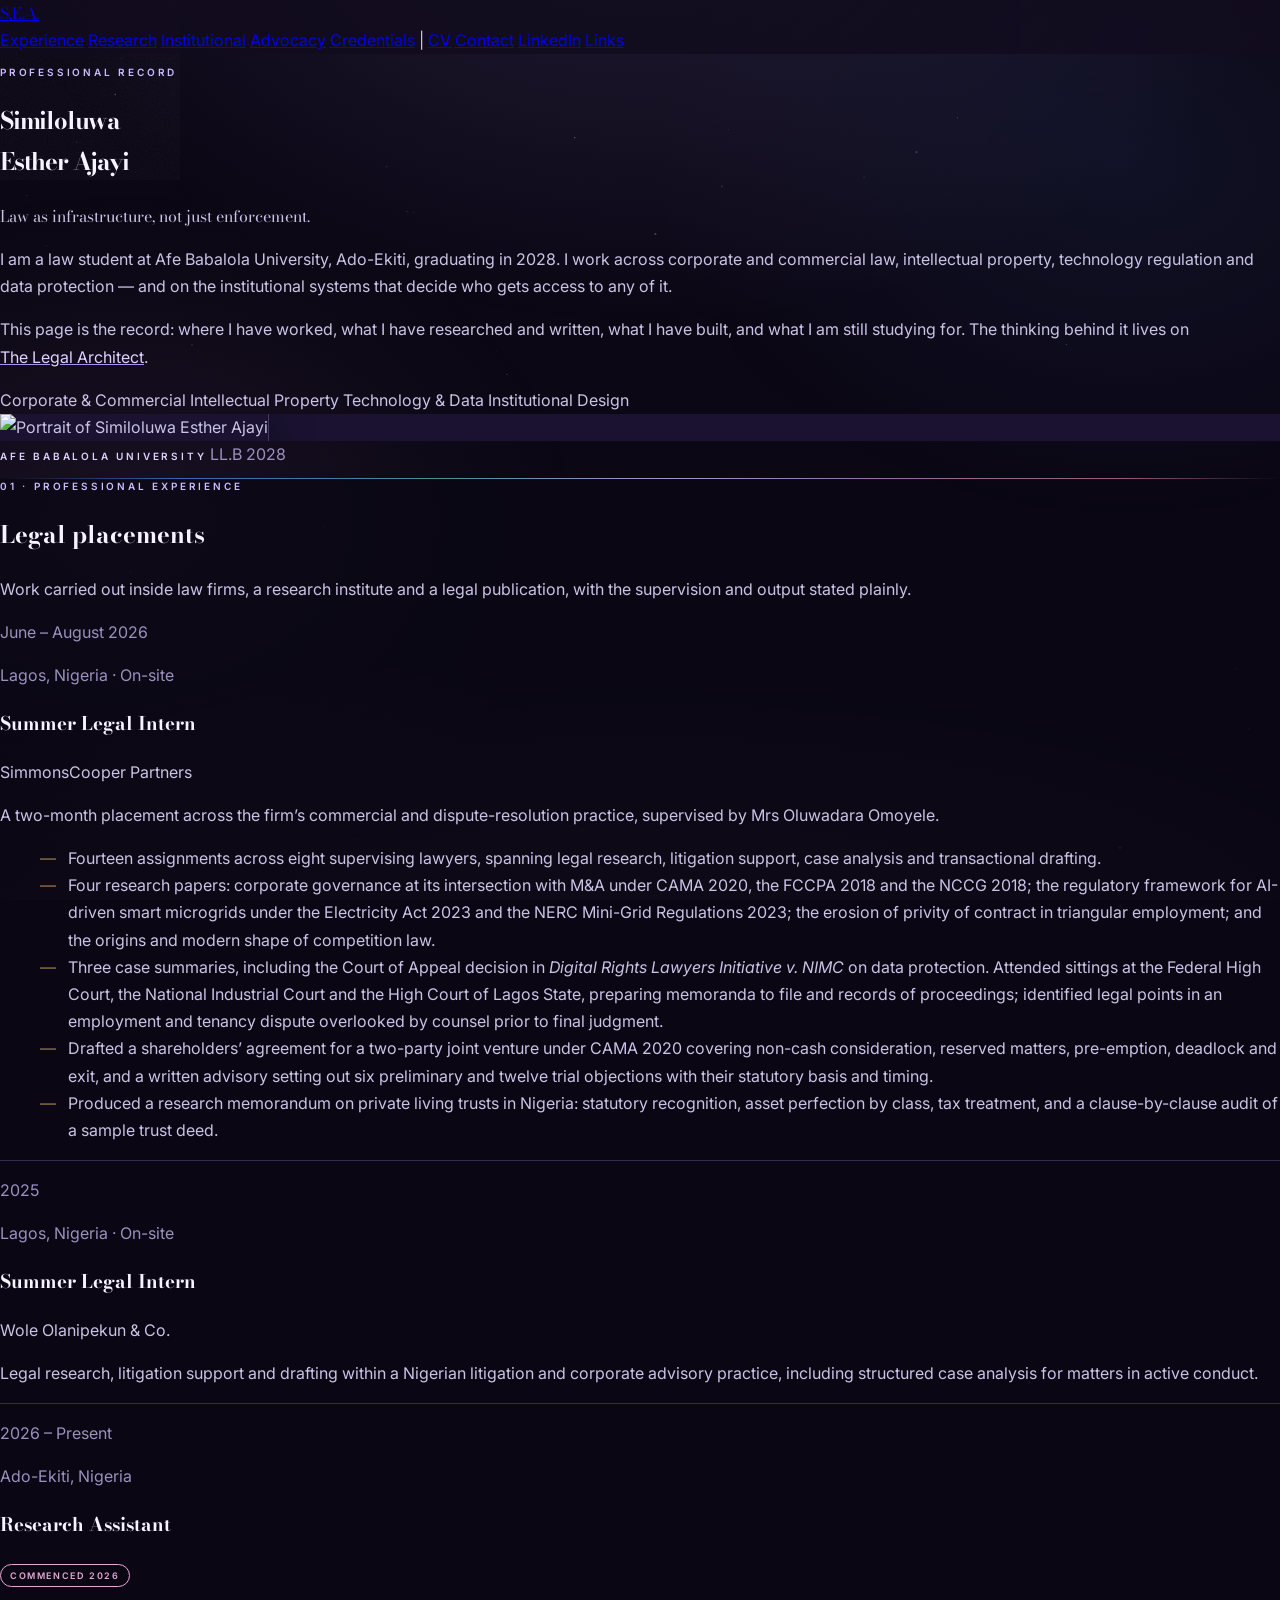
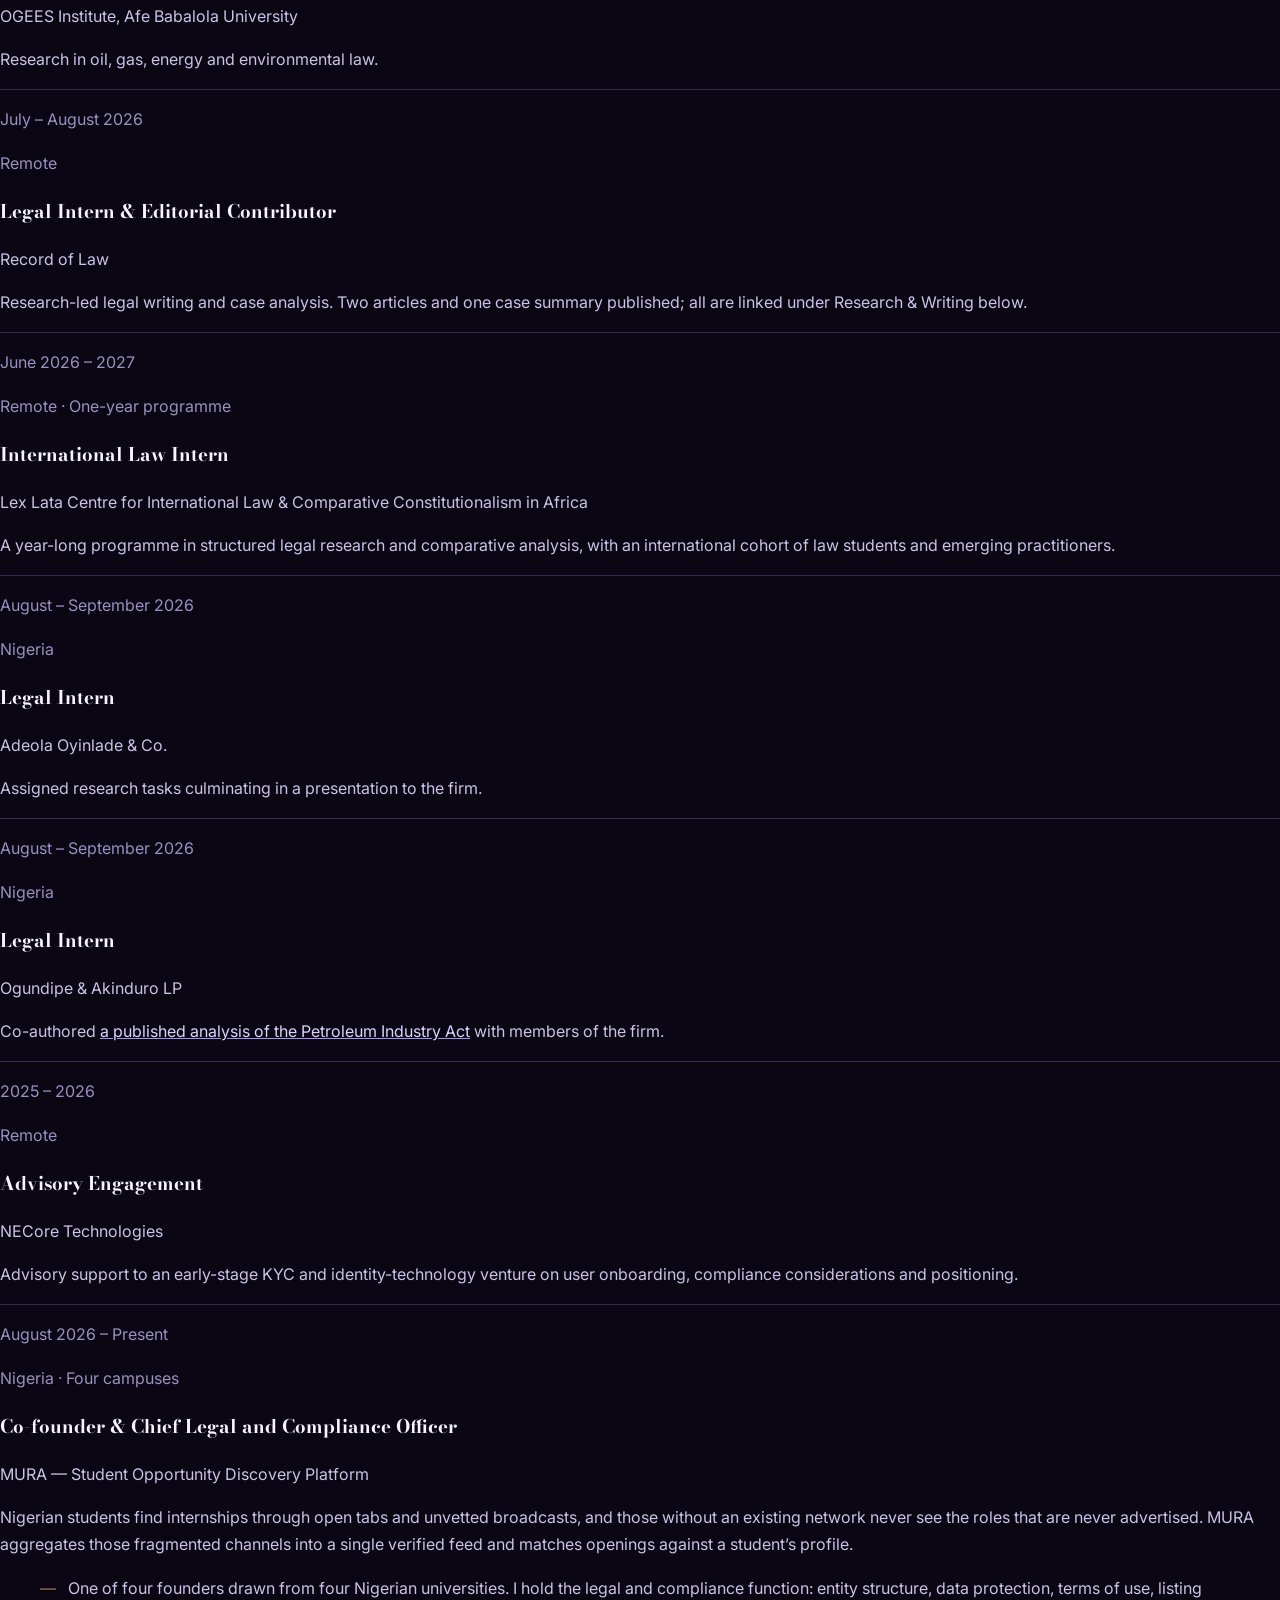
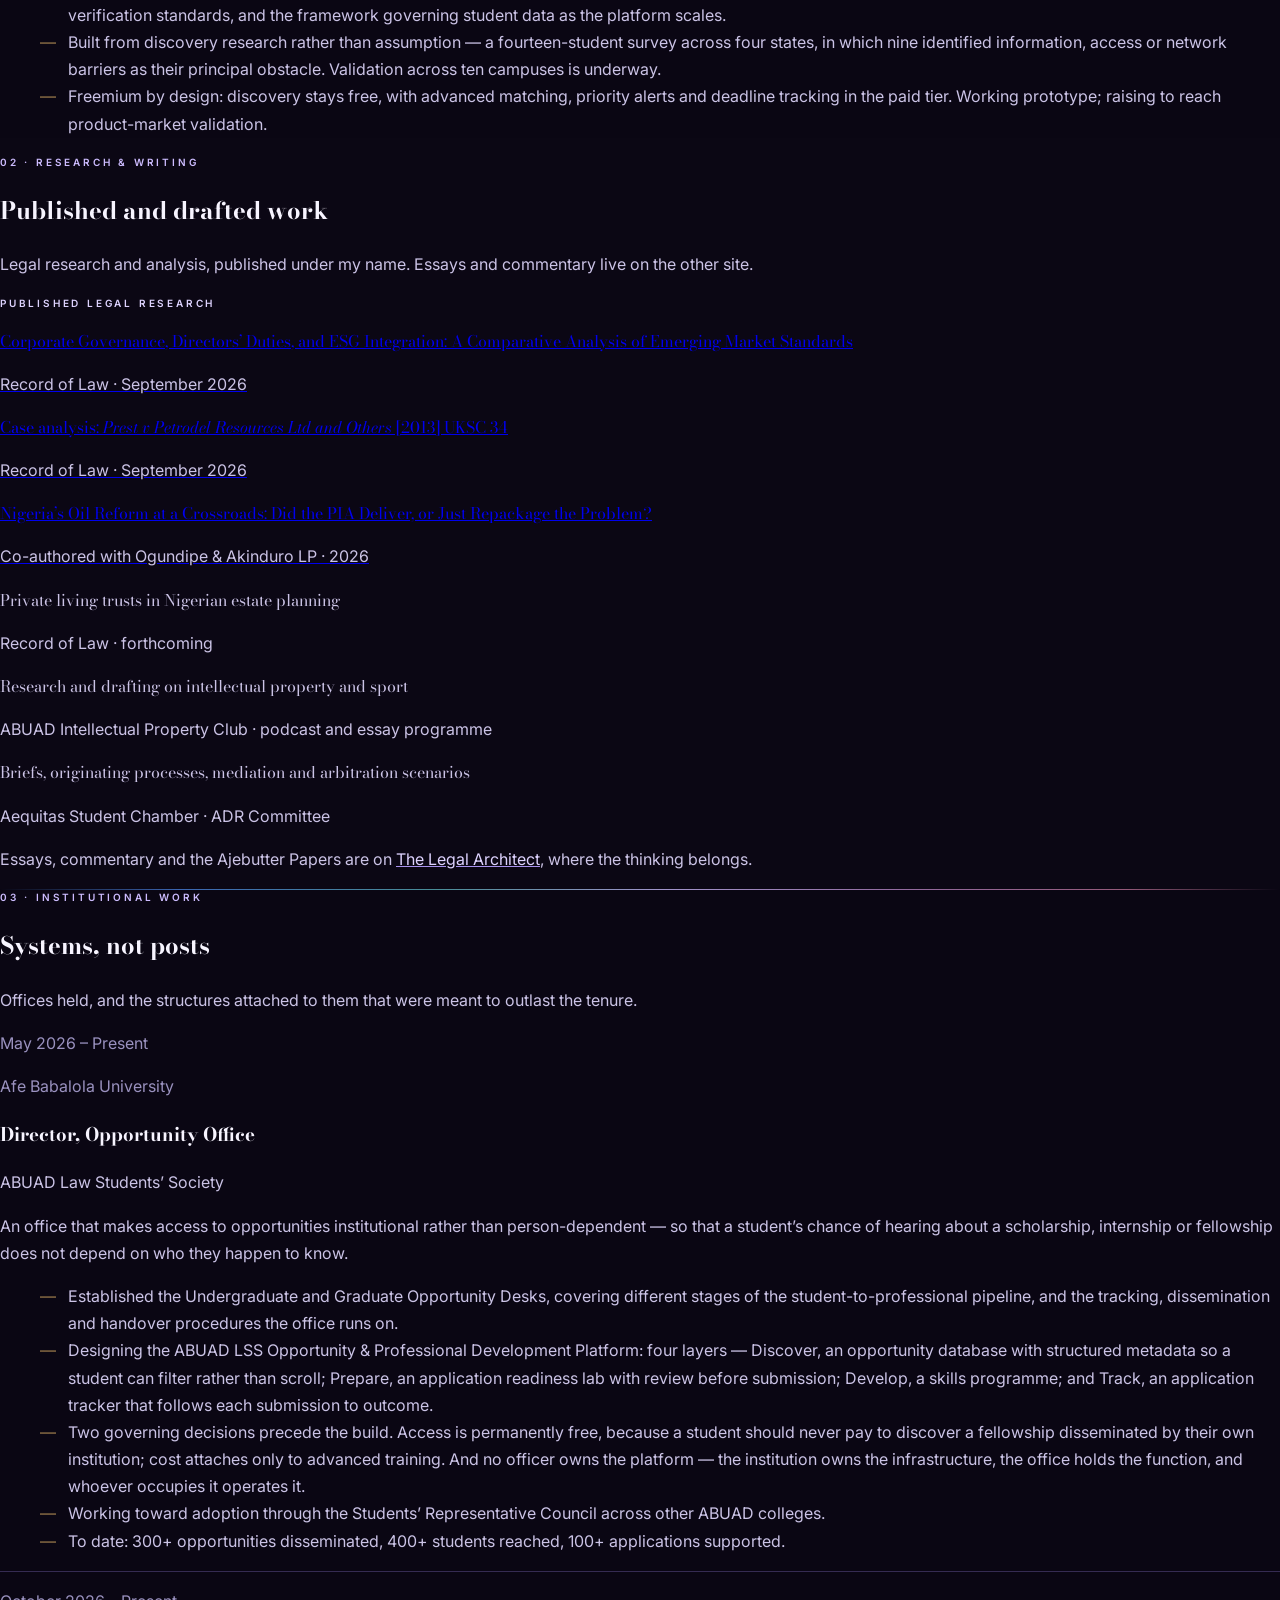
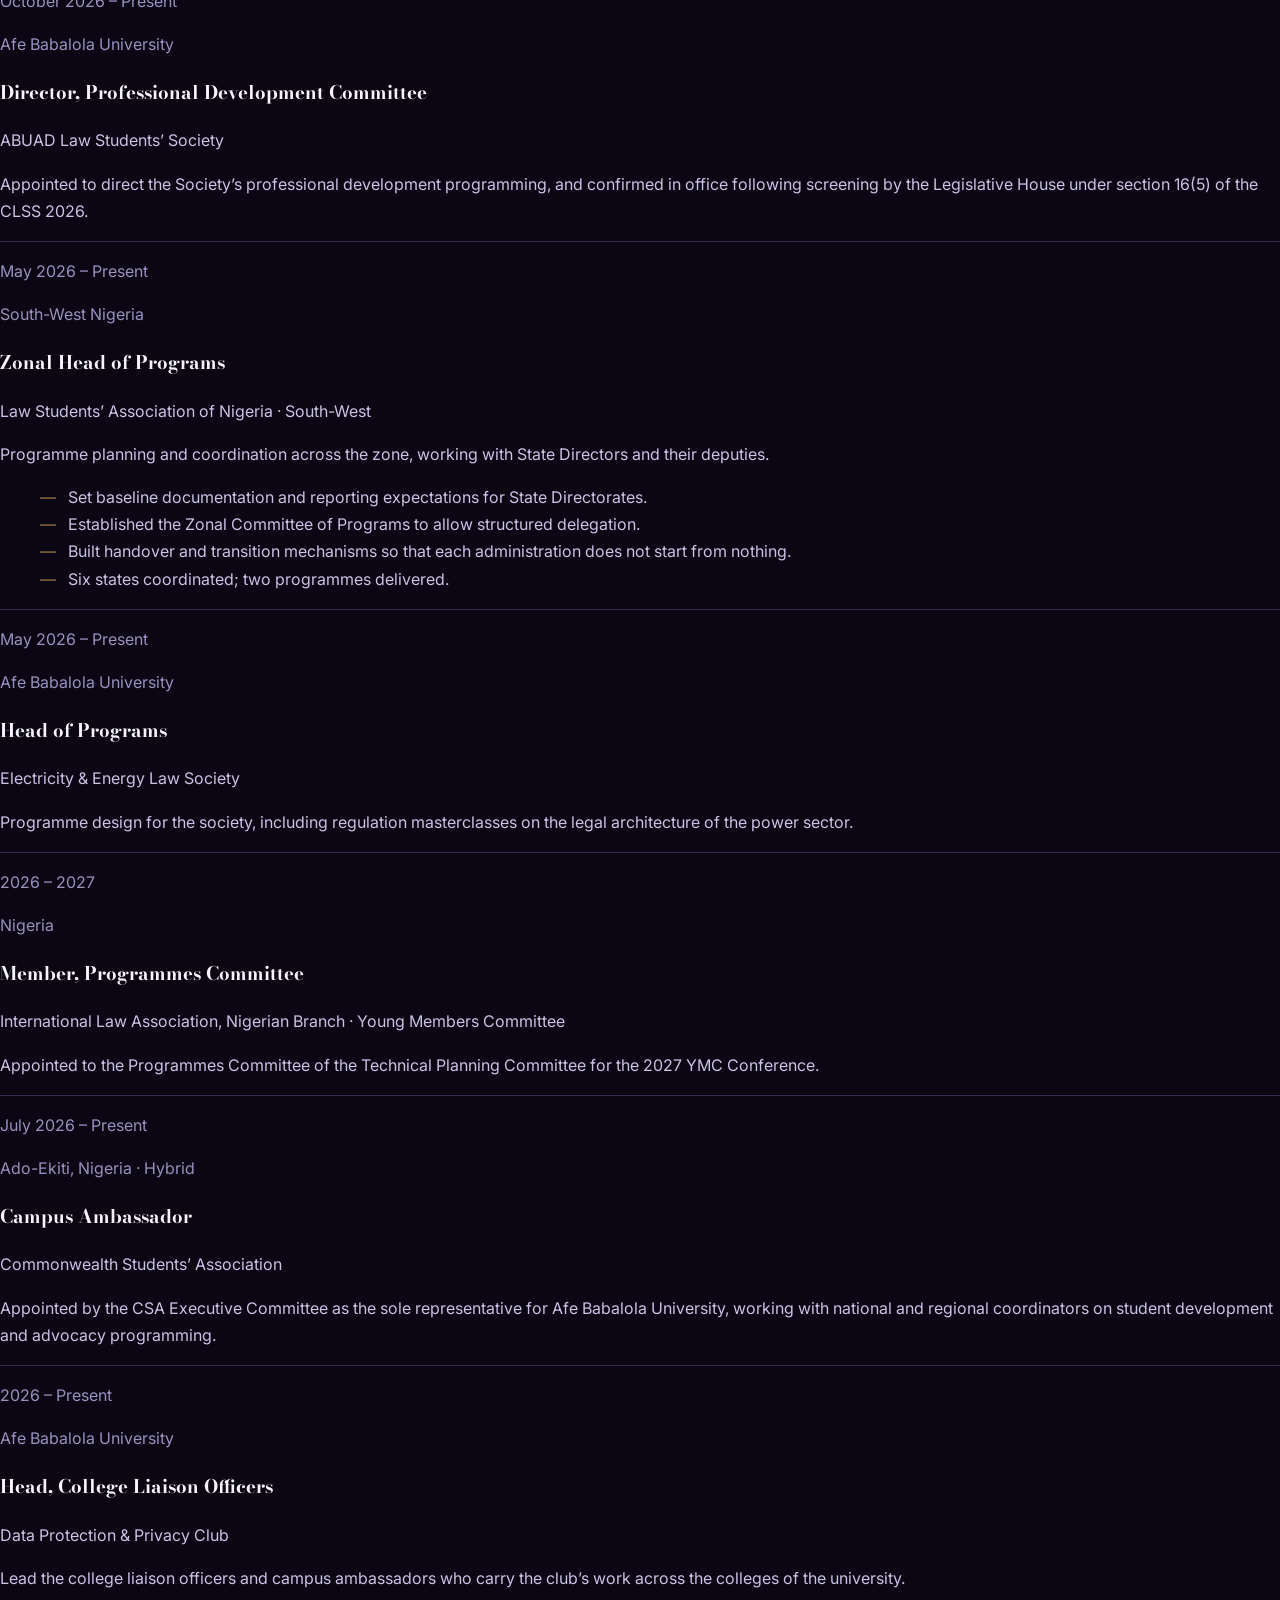
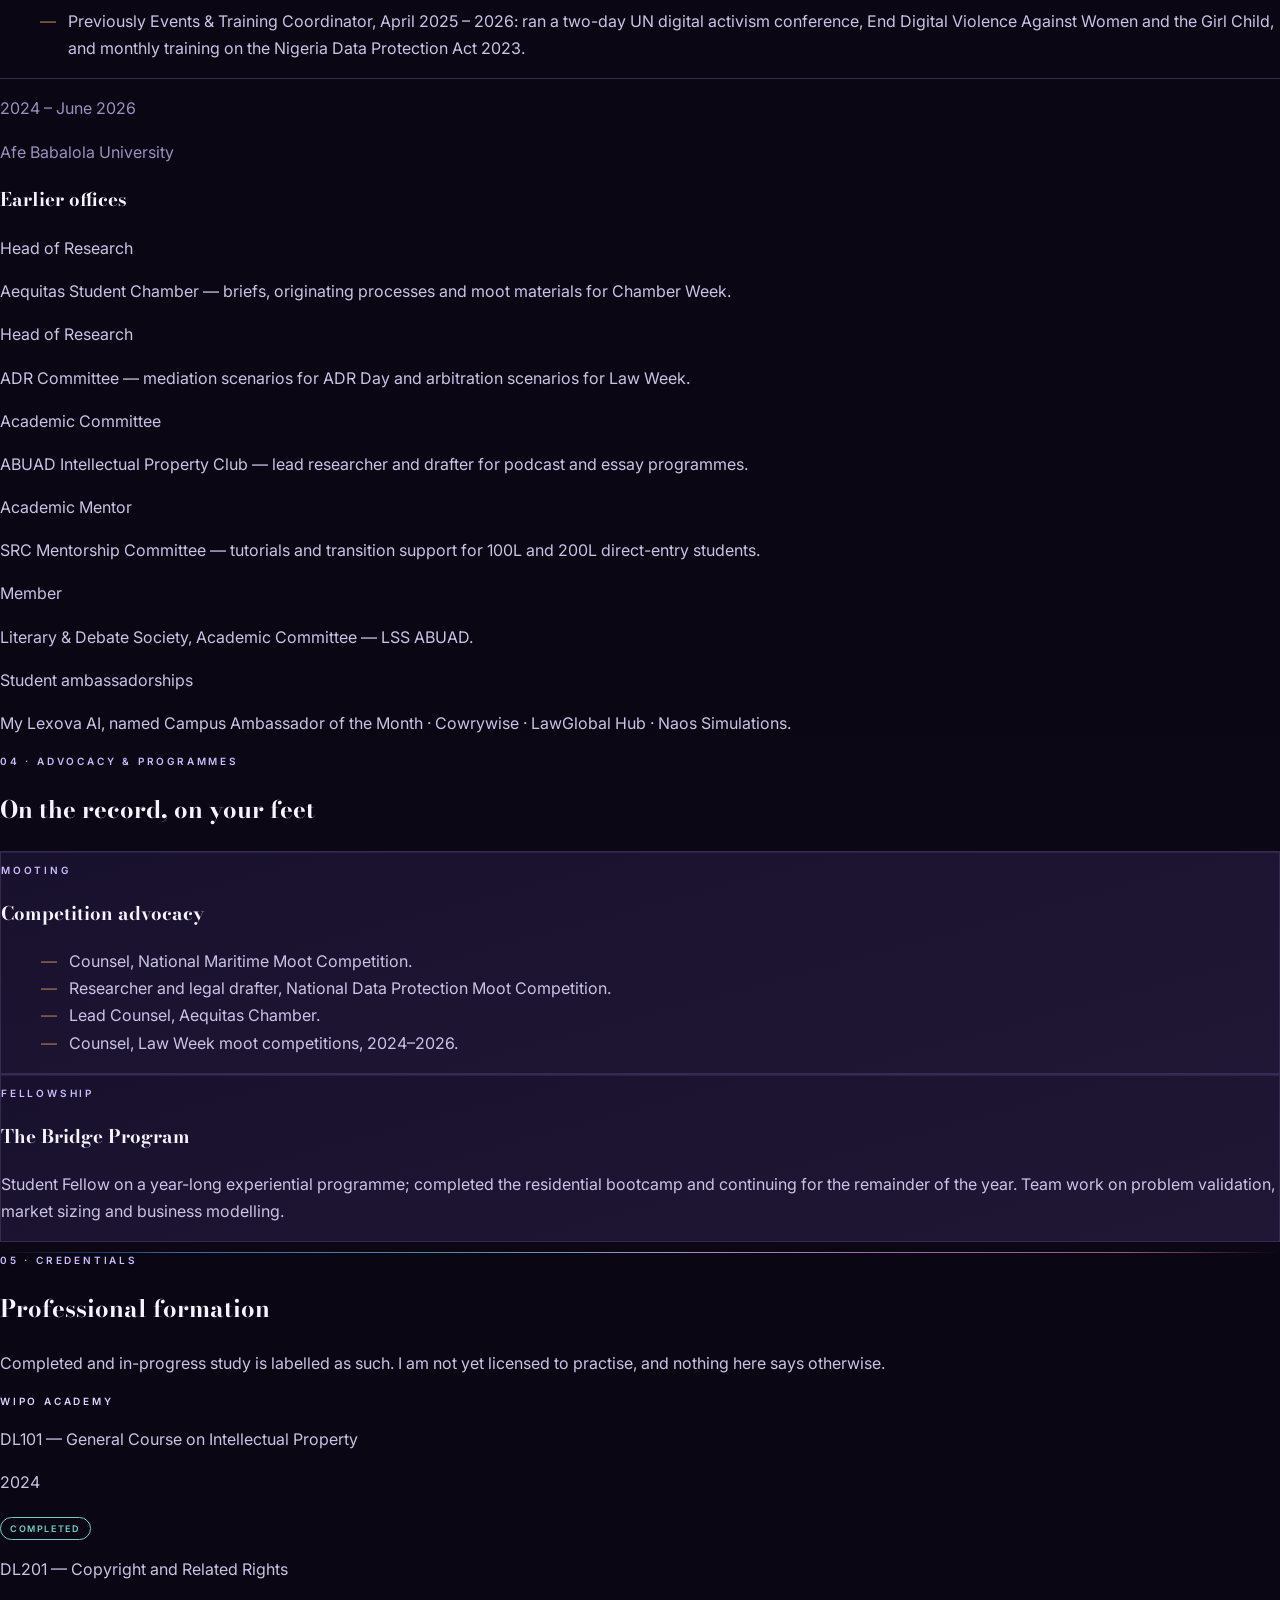
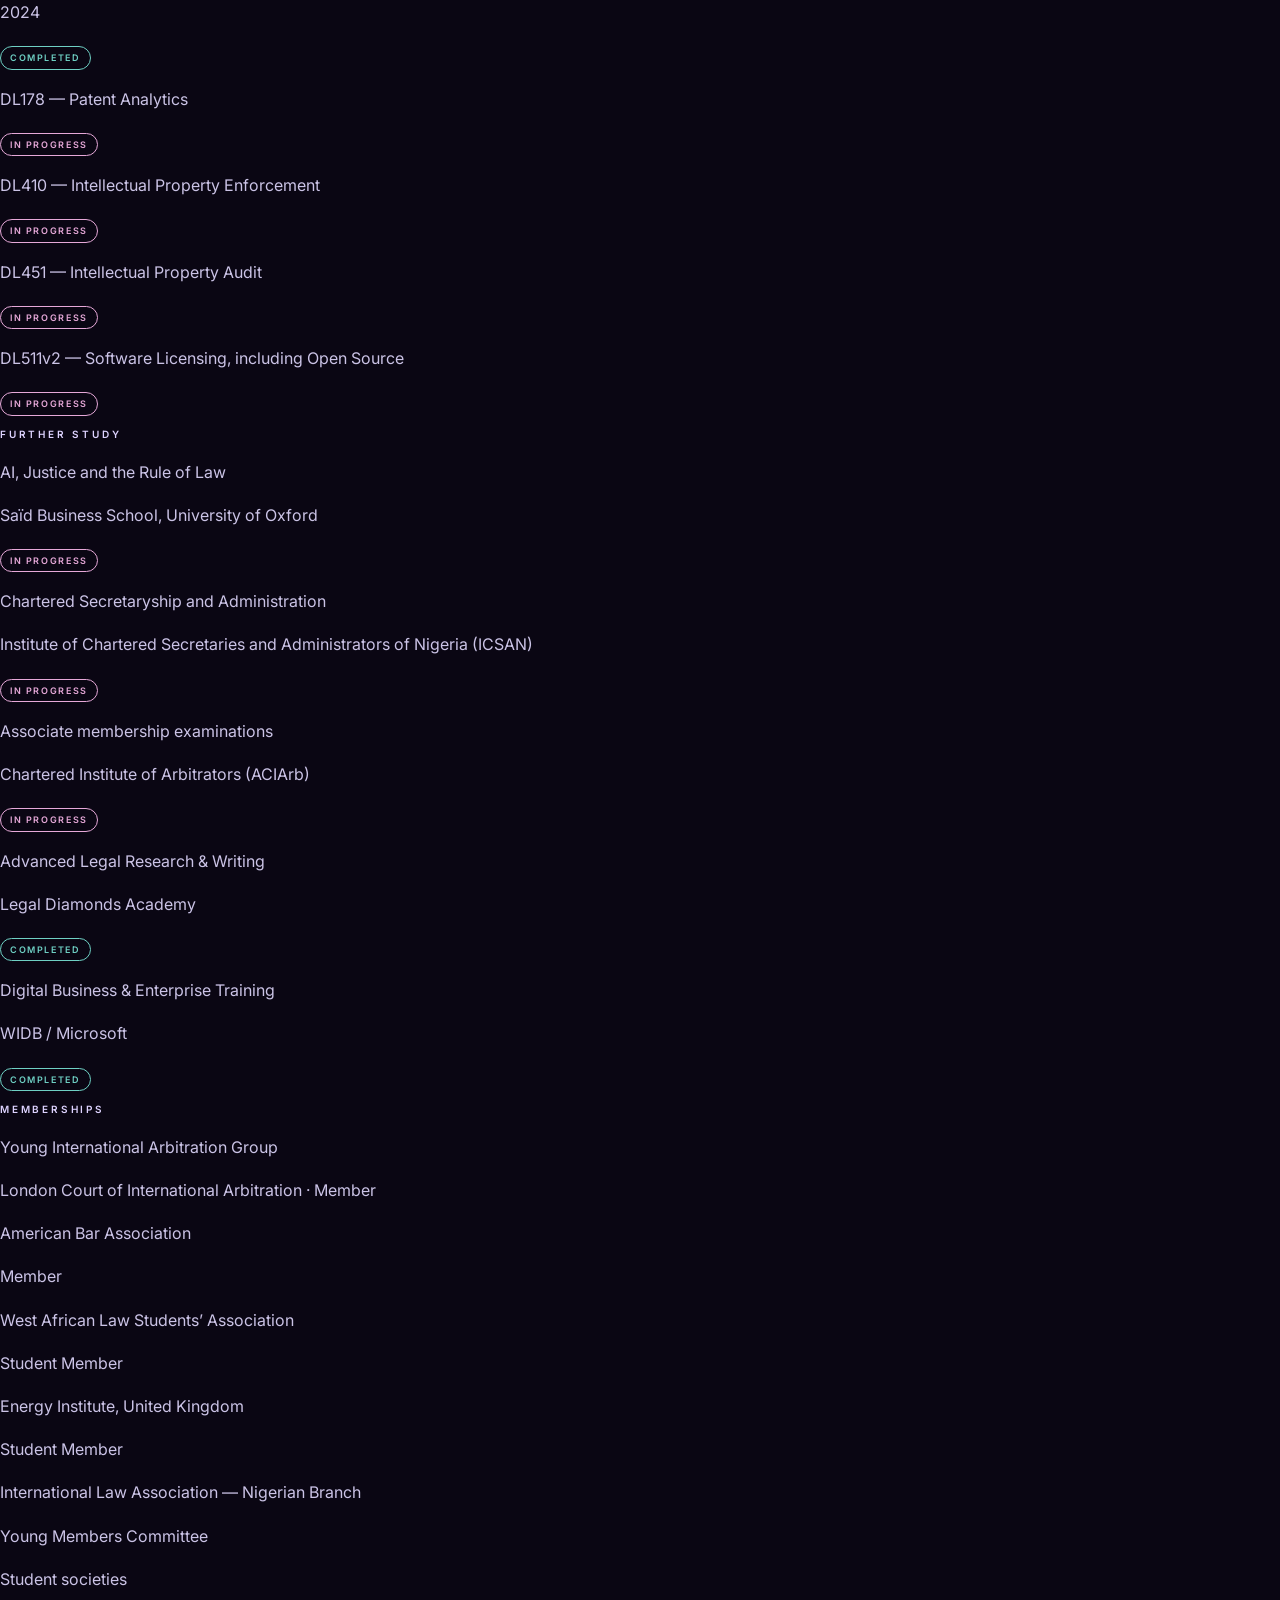
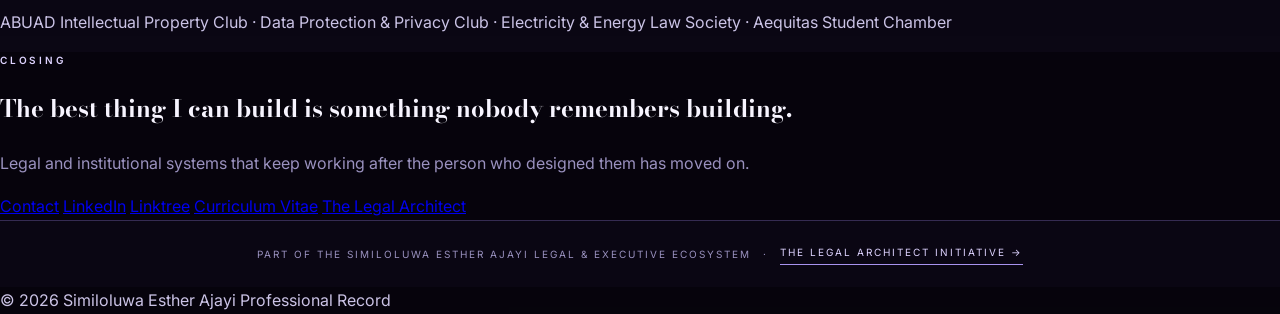
==== commit 4a5ff796: "Update index.html" ====
--- a/index.html
+++ b/index.html
@@ -139,44 +139,104 @@
 </style>
 
 <!-- ==========================================================
-     S.E.A SIGNATURE PALETTE
-     Colours drawn from the brand butterfly insignia. Appended
-     last so it overrides Tailwind without touching the markup.
-     To revert, delete this single style block.
+     S.E.A SIGNATURE PALETTE — THE ENCHANTRESS
+     Appended last so it overrides Tailwind without touching
+     the markup. To revert, delete this single style block.
 ========================================================== -->
 <style>
 
 /* ============================================================
    S.E.A — THE ENCHANTRESS
-   Sapphire, lilac, rose and pearl on cosmic indigo. Taken from the celestial butterfly insignia.
+   Sapphire, cyan, lilac, orchid and rose on a plum-midnight
+   ground, with a glowing horizon, sparse starlight and grain.
    ============================================================ */
 :root{
-  --void:#0A0814; --deep:#100D1E; --ink:#17132A;
-  --panel:#1D1833; --panel2:#251E40;
-  --line:#342B50; --line-warm:#52457A;
-  --accent:#8E7BE0; --accent-bright:#B9A3F5;
-  --accent-soft:#CBB8F8; --accent-deep:#4A3A82;
-  --gem1:#3B6FD4; --gem2:#5FD4E0; --gem3:#C98FD8; --gem4:#E87FB0;
-  --cream:#F3F0FC; --body:#C3BBDC; --muted:#8E86AE;
+  --void:#06040C; --deep:#0B0714; --ink:#120C1E;
+  --panel:#1A1230; --panel2:#231939;
+  --line:#352B52; --line-warm:#5E4F8E;
+
+  --accent:#A892EE; --accent-bright:#CDBCFF;
+  --accent-soft:#DED3FF; --accent-deep:#574693;
+
+  --gem1:#4C86E8; --gem2:#6FE0E8; --gem3:#D49CE4; --gem4:#F092BE;
+
+  --cream:#F7F4FF; --body:#CBC3E6; --muted:#9A91BF;
 }
 
 html{background:var(--void)}
 body{background:var(--deep)!important;color:var(--body)!important}
+
+/* depth: three washes, a rose horizon low and centre, then grain */
 body::before{
   content:"";position:fixed;inset:0;pointer-events:none;z-index:0;
   background:
-    radial-gradient(1000px 680px at 50% -10%, rgba(142,123,224,.13), transparent 62%),
-    radial-gradient(760px 560px at 86% 20%, rgba(95,212,224,.07), transparent 60%),
-    radial-gradient(680px 520px at 8% 74%, rgba(232,127,176,.06), transparent 60%);
+    radial-gradient(1100px 720px at 50% -12%, rgba(168,146,238,.15), transparent 60%),
+    radial-gradient(820px 620px at 88% 18%, rgba(76,134,232,.085), transparent 58%),
+    radial-gradient(760px 560px at 10% 58%, rgba(212,156,228,.065), transparent 60%),
+    radial-gradient(1500px 520px at 50% 108%, rgba(240,146,190,.11), transparent 62%);
+}
+/* starlight + grain, over the washes, under the content */
+body::after{
+  content:"";position:fixed;inset:0;pointer-events:none;z-index:0;
+  background:
+    radial-gradient(1.0px 1.0px at 45.4% 54.6%, rgba(246,243,255,0.2), transparent 100%),
+    radial-gradient(0.8px 0.8px at 50.8% 57.2%, rgba(246,243,255,0.26), transparent 100%),
+    radial-gradient(0.8px 0.8px at 47.7% 59.7%, rgba(246,243,255,0.1), transparent 100%),
+    radial-gradient(1.2px 1.2px at 44.9% 15.3%, rgba(246,243,255,0.34), transparent 100%),
+    radial-gradient(1.0px 1.0px at 62.9% 58.0%, rgba(246,243,255,0.2), transparent 100%),
+    radial-gradient(0.8px 0.8px at 64.8% 59.9%, rgba(246,243,255,0.26), transparent 100%),
+    radial-gradient(0.8px 0.8px at 3.4% 51.7%, rgba(246,243,255,0.1), transparent 100%),
+    radial-gradient(0.8px 0.8px at 20.3% 24.7%, rgba(246,243,255,0.2), transparent 100%),
+    radial-gradient(0.8px 0.8px at 33.3% 57.6%, rgba(246,243,255,0.26), transparent 100%),
+    radial-gradient(0.8px 0.8px at 24.4% 29.7%, rgba(246,243,255,0.34), transparent 100%),
+    radial-gradient(1.0px 1.0px at 10.2% 63.6%, rgba(246,243,255,0.26), transparent 100%),
+    radial-gradient(1.5px 1.5px at 97.6% 81.0%, rgba(246,243,255,0.16), transparent 100%),
+    radial-gradient(1.0px 1.0px at 32.3% 23.6%, rgba(246,243,255,0.1), transparent 100%),
+    radial-gradient(1.0px 1.0px at 8.7% 74.0%, rgba(246,243,255,0.1), transparent 100%),
+    radial-gradient(0.8px 0.8px at 83.3% 38.3%, rgba(246,243,255,0.34), transparent 100%),
+    radial-gradient(0.8px 0.8px at 2.1% 21.7%, rgba(246,243,255,0.2), transparent 100%),
+    radial-gradient(1.0px 1.0px at 38.0% 68.6%, rgba(246,243,255,0.1), transparent 100%),
+    radial-gradient(1.5px 1.5px at 56.4% 20.7%, rgba(246,243,255,0.16), transparent 100%),
+    radial-gradient(0.8px 0.8px at 34.3% 31.3%, rgba(246,243,255,0.2), transparent 100%),
+    radial-gradient(0.8px 0.8px at 74.8% 13.1%, rgba(246,243,255,0.34), transparent 100%),
+    radial-gradient(1.0px 1.0px at 11.7% 7.6%, rgba(246,243,255,0.13), transparent 100%),
+    radial-gradient(1.2px 1.2px at 67.5% 19.7%, rgba(246,243,255,0.13), transparent 100%),
+    radial-gradient(1.0px 1.0px at 96.6% 74.3%, rgba(246,243,255,0.34), transparent 100%),
+    radial-gradient(0.8px 0.8px at 38.8% 39.1%, rgba(246,243,255,0.1), transparent 100%),
+    radial-gradient(1.2px 1.2px at 27.9% 93.3%, rgba(246,243,255,0.16), transparent 100%),
+    radial-gradient(0.8px 0.8px at 97.8% 3.8%, rgba(246,243,255,0.2), transparent 100%),
+    radial-gradient(1.2px 1.2px at 97.6% 58.6%, rgba(246,243,255,0.1), transparent 100%),
+    radial-gradient(1.0px 1.0px at 6.0% 15.8%, rgba(246,243,255,0.16), transparent 100%),
+    radial-gradient(1.0px 1.0px at 2.9% 59.4%, rgba(246,243,255,0.2), transparent 100%),
+    radial-gradient(1.2px 1.2px at 9.0% 10.5%, rgba(246,243,255,0.34), transparent 100%),
+    radial-gradient(1.0px 1.0px at 25.3% 58.5%, rgba(246,243,255,0.26), transparent 100%),
+    radial-gradient(1.0px 1.0px at 45.5% 92.2%, rgba(246,243,255,0.26), transparent 100%),
+    radial-gradient(1.5px 1.5px at 15.0% 38.3%, rgba(246,243,255,0.13), transparent 100%),
+    radial-gradient(1.2px 1.2px at 31.8% 23.5%, rgba(246,243,255,0.13), transparent 100%),
+    radial-gradient(1.5px 1.5px at 71.6% 16.9%, rgba(246,243,255,0.26), transparent 100%),
+    radial-gradient(1.0px 1.0px at 20.9% 91.3%, rgba(246,243,255,0.26), transparent 100%),
+    radial-gradient(0.8px 0.8px at 9.5% 6.5%, rgba(246,243,255,0.1), transparent 100%),
+    radial-gradient(1.5px 1.5px at 51.2% 26.0%, rgba(246,243,255,0.34), transparent 100%),
+    radial-gradient(1.2px 1.2px at 39.6% 41.6%, rgba(246,243,255,0.2), transparent 100%),
+    radial-gradient(1.5px 1.5px at 30.2% 18.5%, rgba(246,243,255,0.1), transparent 100%),
+    radial-gradient(1.5px 1.5px at 14.1% 47.1%, rgba(246,243,255,0.26), transparent 100%),
+    radial-gradient(0.8px 0.8px at 61.0% 28.3%, rgba(246,243,255,0.34), transparent 100%),
+    radial-gradient(1.0px 1.0px at 3.6% 27.3%, rgba(246,243,255,0.13), transparent 100%),
+    radial-gradient(1.0px 1.0px at 7.8% 18.6%, rgba(246,243,255,0.26), transparent 100%),
+    radial-gradient(1.0px 1.0px at 56.9% 14.4%, rgba(246,243,255,0.13), transparent 100%),
+    radial-gradient(1.5px 1.5px at 87.5% 94.2%, rgba(246,243,255,0.34), transparent 100%),
+    url("data:image/svg+xml,%3Csvg xmlns='http://www.w3.org/2000/svg' width='180' height='180'%3E%3Cfilter id='n'%3E%3CfeTurbulence type='fractalNoise' baseFrequency='.82' numOctaves='3' stitchTiles='stitch'/%3E%3CfeColorMatrix type='saturate' values='0'/%3E%3C/filter%3E%3Crect width='180' height='180' filter='url(%23n)' opacity='.055'/%3E%3C/svg%3E");
+  background-repeat:no-repeat,repeat;
 }
 main,header,footer,section{position:relative;z-index:1}
+
 h1,h2,h3,h4,h5{color:var(--cream)!important}
-::selection{background:var(--accent);color:#120E22}
+::selection{background:var(--accent);color:#100B1C}
 
 .bg-white,[class*="bg-[#FCFCFB]"],[class*="bg-[#F7F6F3]"],[class*="bg-[#FCFBF8]"],
-[class*="bg-[#F8F7F3]"],[class*="bg-[#F2F0EB]"]{background-color:var(--ink)!important}
-section:nth-of-type(even){background-color:var(--deep)!important}
-[class*="bg-[#14181F]"],[class*="bg-[#111]"]{background-color:var(--void)!important}
+[class*="bg-[#F8F7F3]"],[class*="bg-[#F2F0EB]"]{background-color:rgba(18,12,30,.82)!important}
+section:nth-of-type(even){background-color:rgba(11,7,20,.72)!important}
+[class*="bg-[#14181F]"],[class*="bg-[#111]"]{background-color:rgba(6,4,12,.9)!important}
 
 .hairline,.border-t,.border-b,.border-y,.border,[class*="border-stone-"]{border-color:var(--line)!important}
 .text-stone-400,.text-stone-500,.text-stone-600,.text-stone-900,[class*="text-stone-"]{color:var(--body)!important}
@@ -185,82 +245,87 @@
 .gold,.text-\[var\(--gold\)\]{color:var(--accent-bright)!important}
 
 h1.serif{
-  background:linear-gradient(180deg,#FFFFFF 0%,var(--cream) 46%,var(--accent-soft) 100%);
+  background:linear-gradient(180deg,#FFFFFF 0%,var(--cream) 42%,var(--accent-soft) 100%);
   -webkit-background-clip:text;background-clip:text;-webkit-text-fill-color:transparent;
-  text-shadow:0 0 70px rgba(185,163,245,.20);
+  text-shadow:0 0 80px rgba(205,188,255,.22);
 }
 
 section#projects,section#questions,section#writing,section#contact,
 section#experience,section#institutional,section#credentials{
-  background-image:linear-gradient(90deg,transparent 0%,rgba(59,111,212,.7) 14%,rgba(95,212,224,.6) 34%,
-    rgba(185,163,245,.7) 52%,rgba(201,143,216,.65) 70%,rgba(232,127,176,.6) 88%,transparent 100%);
+  background-image:linear-gradient(90deg,transparent 0%,rgba(76,134,232,.75) 14%,
+    rgba(111,224,232,.62) 34%,rgba(205,188,255,.78) 52%,
+    rgba(212,156,228,.68) 70%,rgba(240,146,190,.6) 88%,transparent 100%);
   background-repeat:no-repeat;background-size:100% 1px;background-position:0 0;
 }
 
 .panel,.card{
-  background:linear-gradient(165deg,var(--panel) 0%,var(--panel2) 100%)!important;
+  background:linear-gradient(165deg,rgba(26,18,48,.92) 0%,rgba(35,25,57,.92) 100%)!important;
   border:1px solid var(--line)!important;
-  box-shadow:inset 0 1px 0 rgba(185,163,245,.07);
+  box-shadow:inset 0 1px 0 rgba(205,188,255,.09);
+  backdrop-filter:blur(2px);
 }
 .panel:hover,.card:hover{
   border-color:var(--line-warm)!important;
-  box-shadow:0 18px 44px rgba(0,0,0,.5),0 0 0 1px rgba(142,123,224,.18),inset 0 1px 0 rgba(185,163,245,.07)!important;
+  box-shadow:0 20px 48px rgba(0,0,0,.55),0 0 0 1px rgba(168,146,238,.22),
+             inset 0 1px 0 rgba(205,188,255,.14)!important;
 }
 
-.nav-glass{background:rgba(16,13,30,.88)!important;backdrop-filter:blur(14px) saturate(1.1);
+.nav-glass{background:rgba(11,7,20,.9)!important;backdrop-filter:blur(16px) saturate(1.15);
   border-bottom:1px solid var(--line)!important}
-.mobile-menu{background:var(--ink)!important;border-top-color:var(--line)!important}
+.mobile-menu{background:rgba(18,12,30,.97)!important;border-top-color:var(--line)!important}
 header .desktop-nav a:hover,header a:hover{color:var(--accent-bright)!important}
 
 .btn-dark{
   background:linear-gradient(135deg,var(--accent-deep) 0%,var(--accent) 52%,var(--accent-bright) 100%)!important;
-  color:#120E22!important;font-weight:700;border:none;
-  box-shadow:0 10px 26px rgba(142,123,224,.22);
+  color:#100B1C!important;font-weight:700;border:none;
+  box-shadow:0 10px 28px rgba(168,146,238,.26);
 }
 .btn-dark:hover{
-  background:linear-gradient(135deg,var(--accent) 0%,var(--accent-bright) 60%,#E2D6FF 100%)!important;
-  transform:translateY(-2px);box-shadow:0 16px 36px rgba(185,163,245,.32)!important;
+  background:linear-gradient(135deg,var(--accent) 0%,var(--accent-bright) 58%,#ECE3FF 100%)!important;
+  transform:translateY(-2px);box-shadow:0 18px 40px rgba(205,188,255,.34)!important;
 }
 
 img.grayscale,.grayscale,.image-frame img{filter:none!important;-webkit-filter:none!important}
 img[alt*="Similoluwa"]{border-color:var(--line-warm)!important;background:var(--panel)!important;
-  box-shadow:0 0 0 1px rgba(142,123,224,.28),0 14px 40px rgba(0,0,0,.55)}
+  box-shadow:0 0 0 1px rgba(168,146,238,.3),0 16px 44px rgba(0,0,0,.6)}
 .image-frame{background:var(--panel)!important}
 .border-8.border-white{border-color:var(--panel)!important;
-  box-shadow:0 0 0 1px rgba(142,123,224,.28),0 26px 60px rgba(0,0,0,.55)!important}
-
-.numeral{color:var(--accent-bright)!important;border-color:var(--line-warm)!important;background:rgba(142,123,224,.08)}
+  box-shadow:0 0 0 1px rgba(168,146,238,.28),0 28px 64px rgba(0,0,0,.6)!important}
+
+.numeral{color:var(--accent-bright)!important;border-color:var(--line-warm)!important;
+  background:rgba(168,146,238,.1)}
 .status{border-color:currentColor!important}
-.st-design,.status-progress{color:#E0A9D4!important}
+.st-design,.status-progress{color:#E6A8D8!important}
 .st-build{color:#7FB4E8!important}
 .st-running,.status-done{color:#6FD0C4!important}
 .st-none{color:var(--muted)!important}
 
-.ledger dt{color:var(--accent-soft)!important;opacity:.88}
+.ledger dt{color:var(--accent-soft)!important;opacity:.9}
 .ledger dd{color:var(--body)!important}
 
-input,select,textarea{background:var(--panel)!important;border-color:var(--line)!important;color:var(--cream)!important}
+input,select,textarea{background:rgba(26,18,48,.85)!important;border-color:var(--line)!important;color:var(--cream)!important}
 input::placeholder,textarea::placeholder{color:var(--muted)!important}
-input:focus,select:focus,textarea:focus{border-color:var(--accent)!important;box-shadow:0 0 0 3px rgba(142,123,224,.18)!important}
-.bg-stone-50{background:var(--panel)!important}
+input:focus,select:focus,textarea:focus{border-color:var(--accent)!important;
+  box-shadow:0 0 0 3px rgba(168,146,238,.2)!important}
+.bg-stone-50{background:rgba(26,18,48,.85)!important}
 label{color:var(--muted)!important}
 
 a{transition:color .3s ease}
 a[class*="underline"]{text-decoration-color:var(--accent)!important;color:var(--accent-soft)!important}
 a[class*="underline"]:hover{color:var(--accent-bright)!important}
 
-.eco{background:var(--void)!important;border-top:1px solid var(--line)!important}
+.eco{background:rgba(6,4,12,.9)!important;border-top:1px solid var(--line)!important}
 .eco-inner{color:var(--muted)!important}
 .eco a{color:var(--accent-soft)!important;border-bottom-color:var(--accent)!important}
 .eco a:hover{color:var(--accent-bright)!important}
-footer{background:var(--void)!important;border-top-color:var(--line)!important}
+footer{background:rgba(6,4,12,.92)!important;border-top-color:var(--line)!important}
 footer .serif{color:var(--cream)!important}
 
 [class*="text-[#EDEEF0]"],[class*="text-[#F4F2ED]"]{color:var(--body)!important}
 .border-stone-800{border-color:var(--line)!important}
 a:focus-visible,button:focus-visible,input:focus-visible,select:focus-visible,textarea:focus-visible{
   outline:2px solid var(--accent-bright)!important;outline-offset:3px}
-.skip{background:var(--accent)!important;color:#120E22!important}
+.skip{background:var(--accent)!important;color:#100B1C!important}
 @media (prefers-reduced-motion:reduce){*,*::before,*::after{animation:none!important;transition:none!important}}
 
 </style>
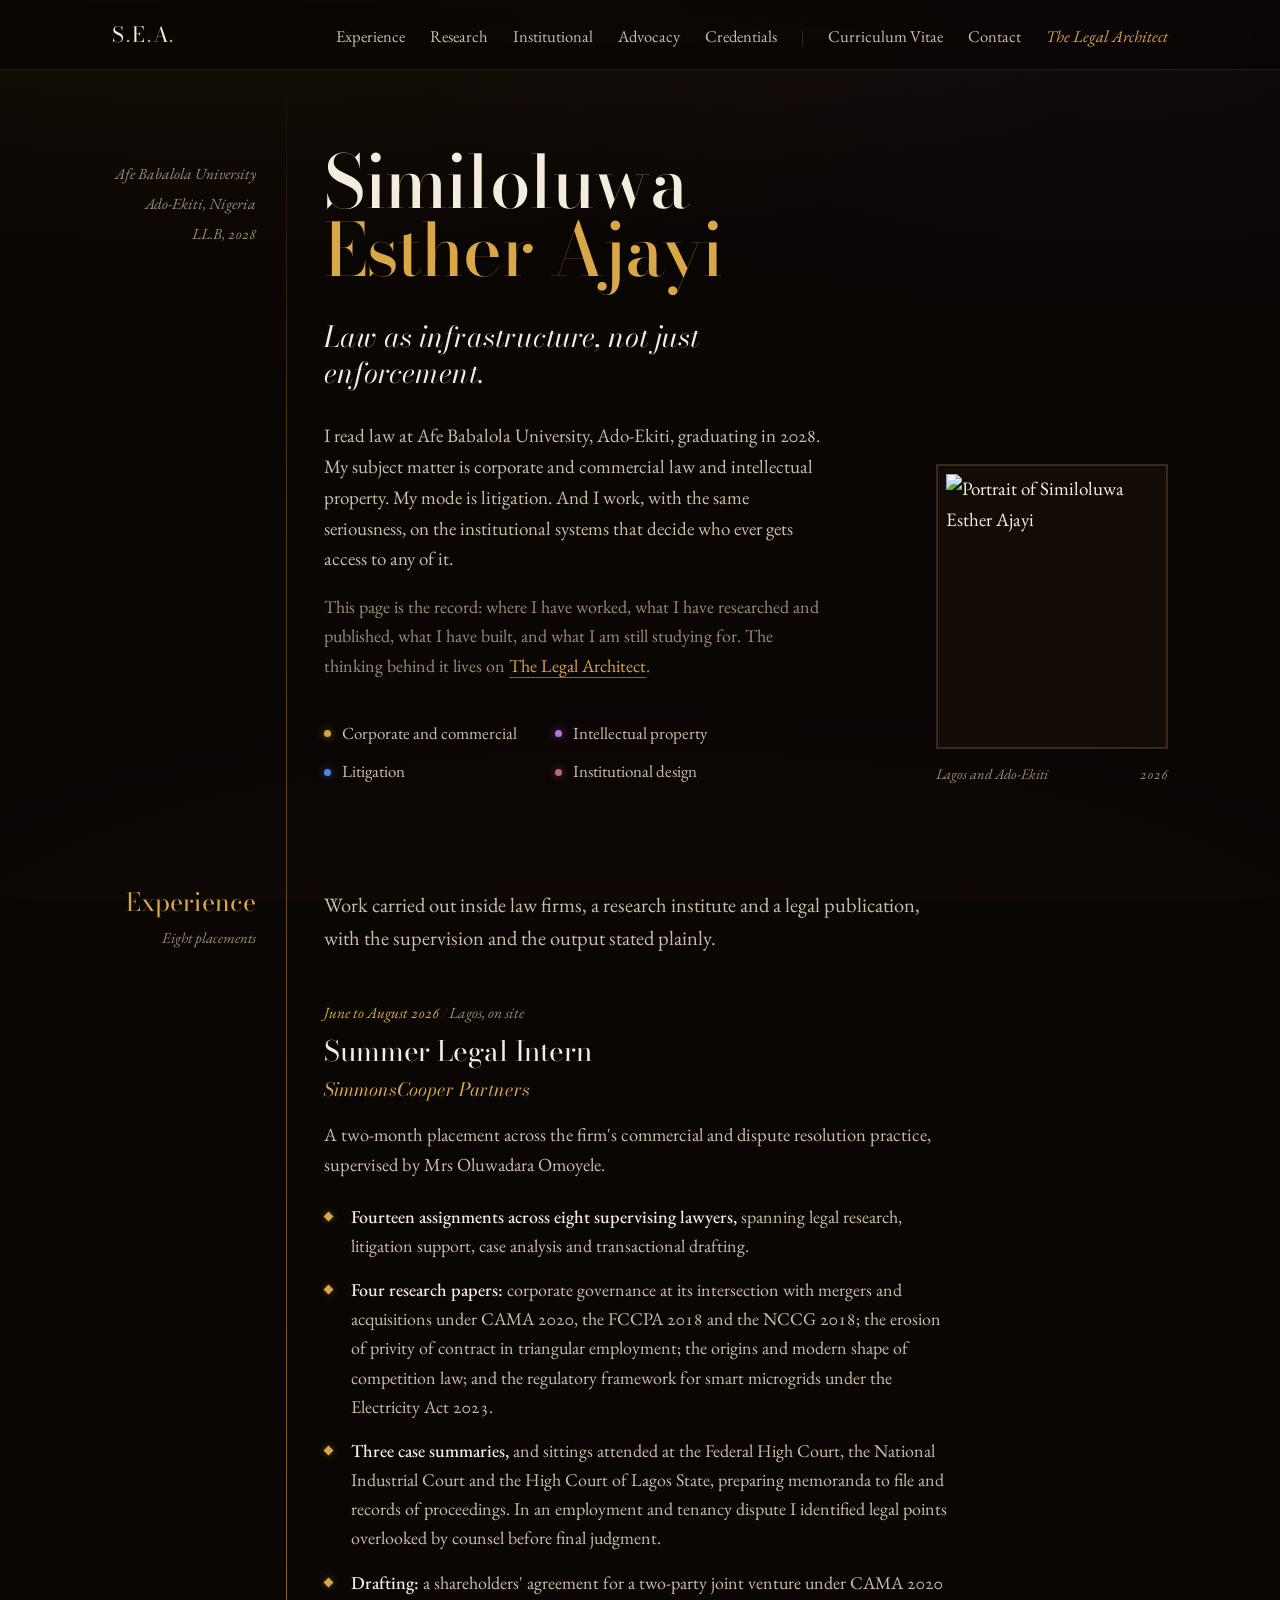
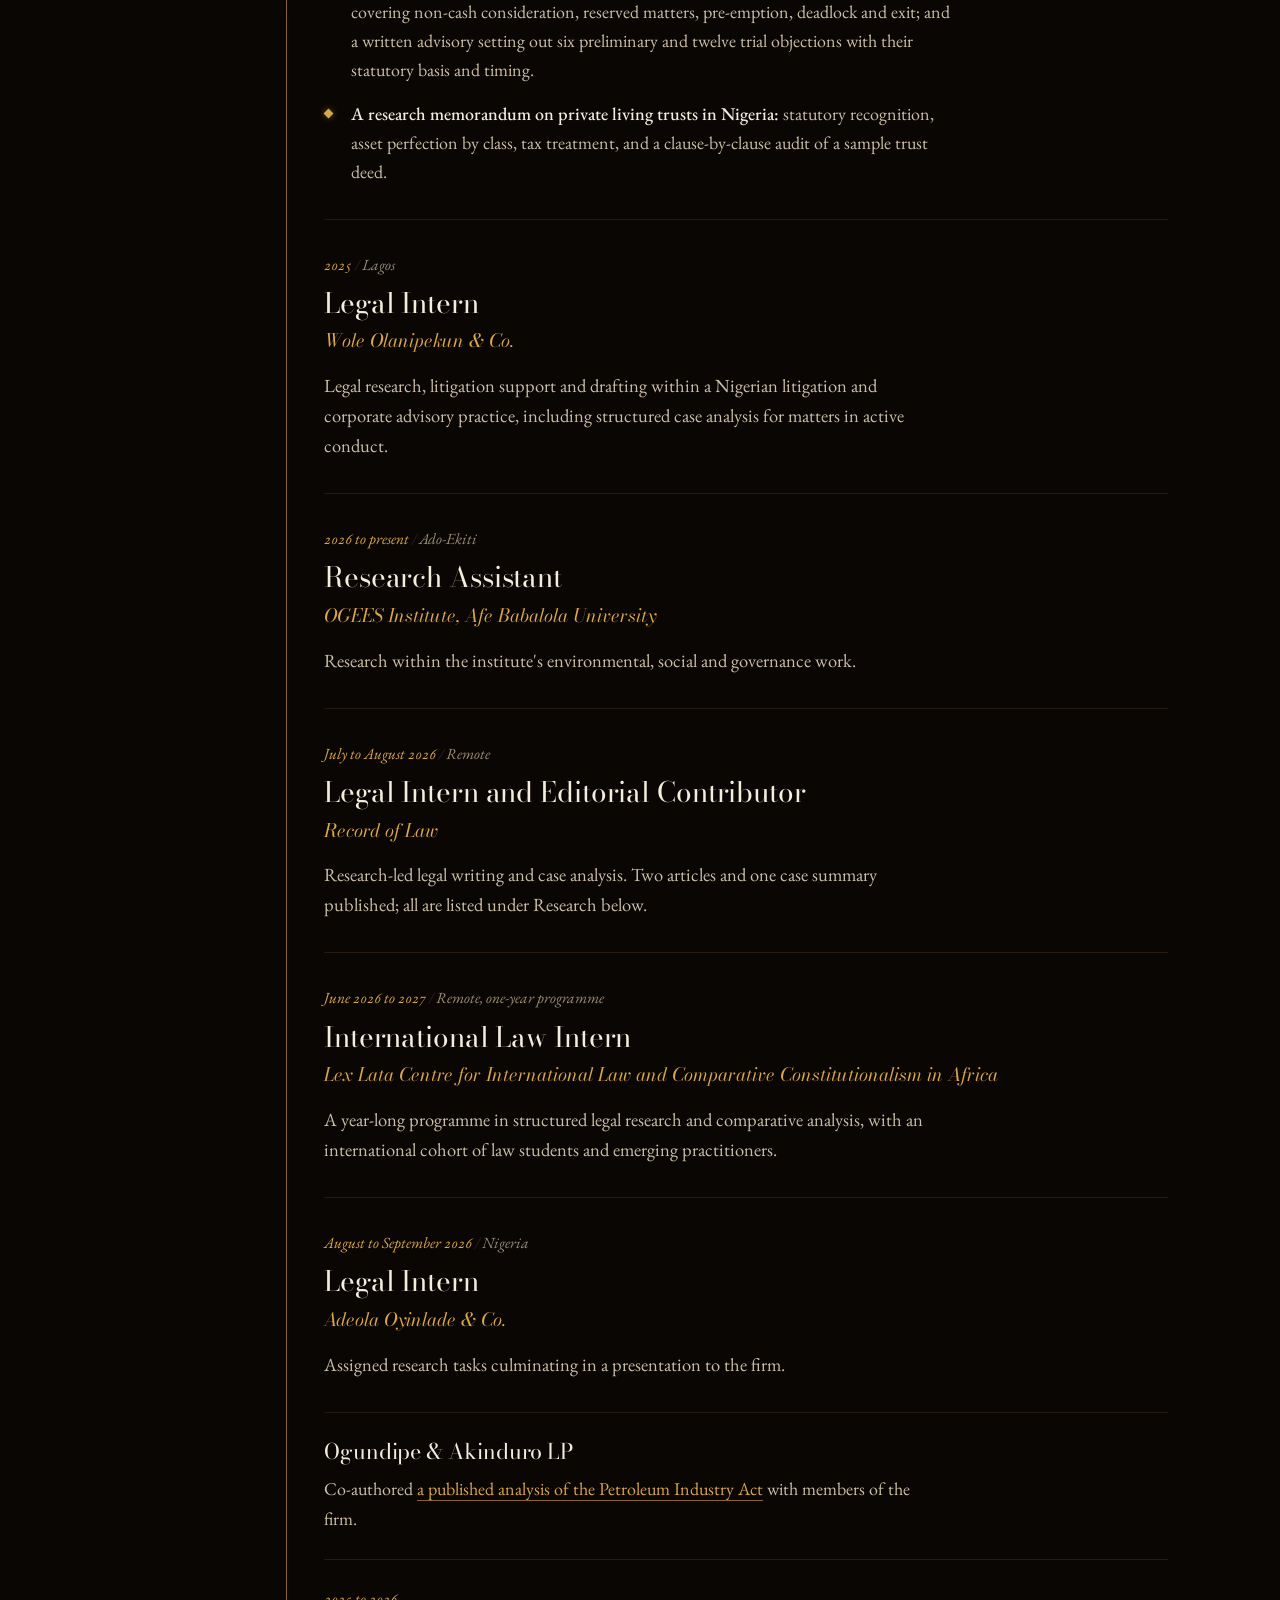
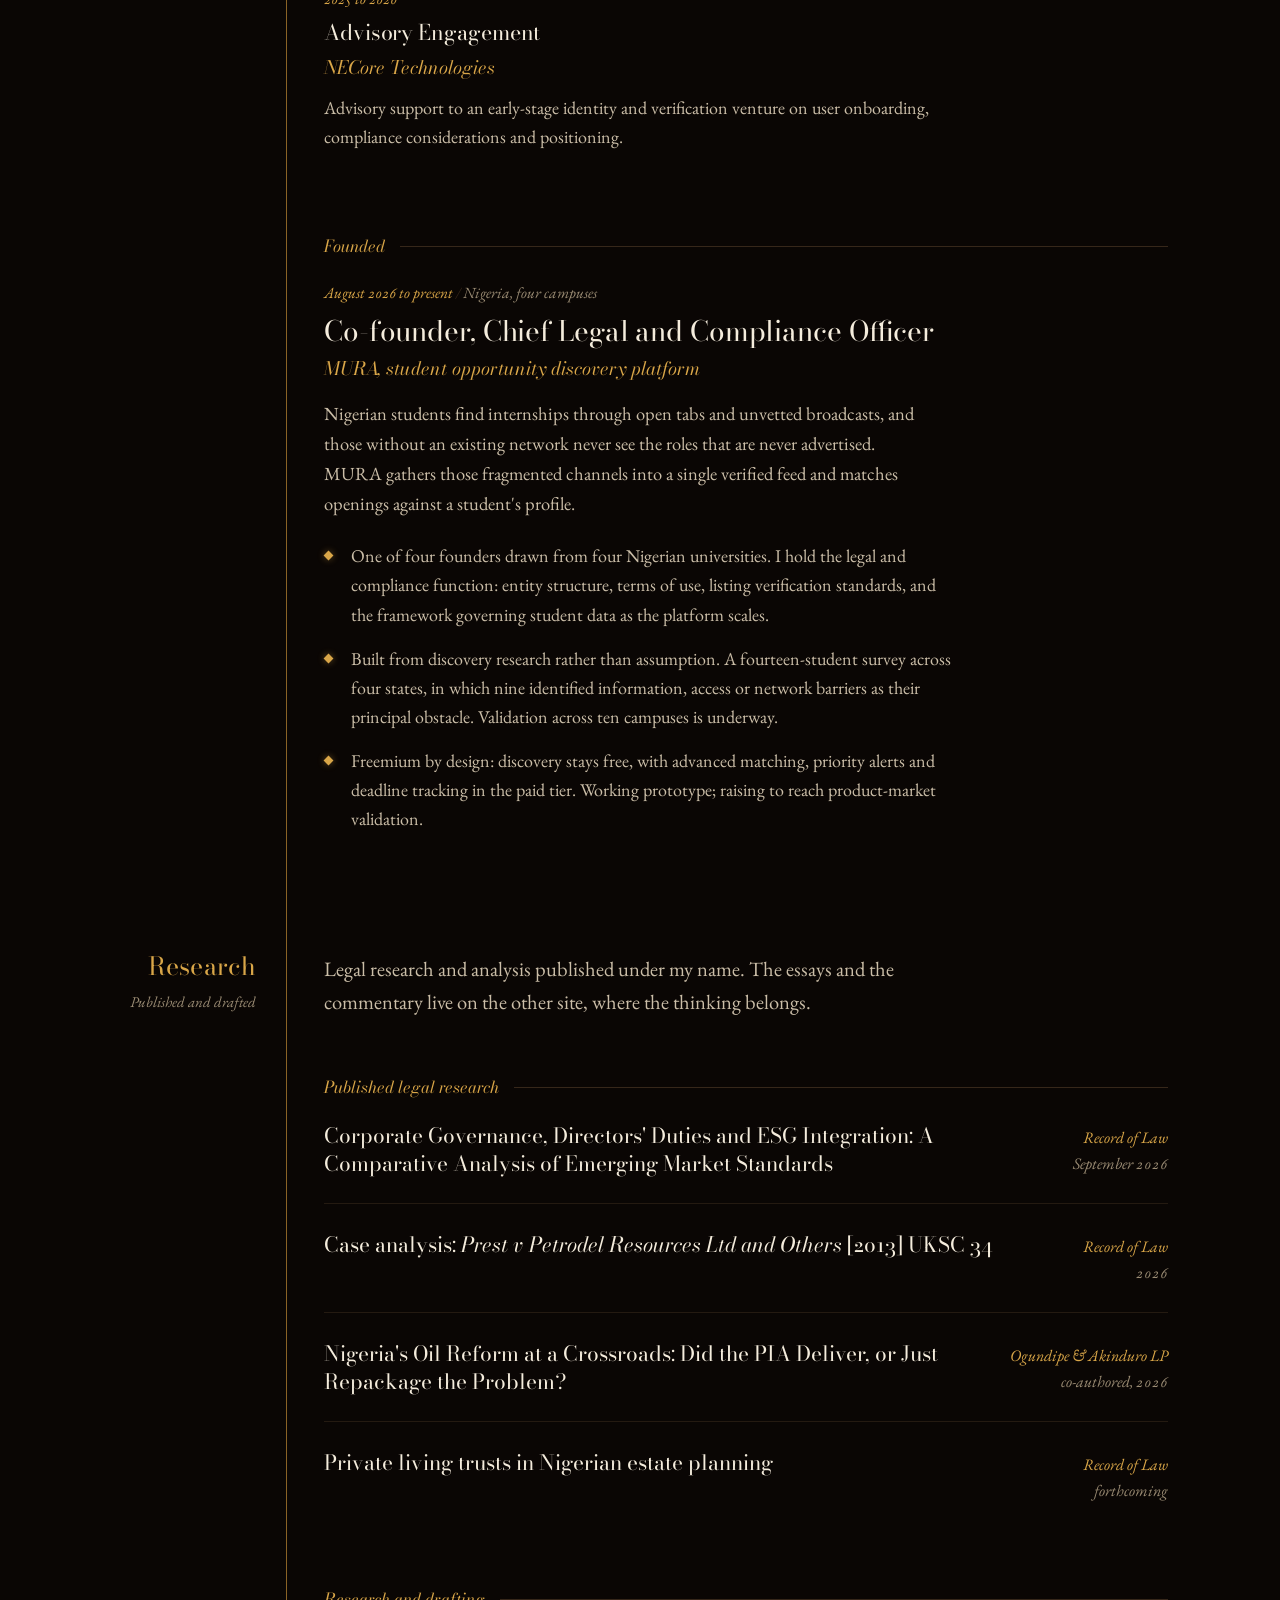
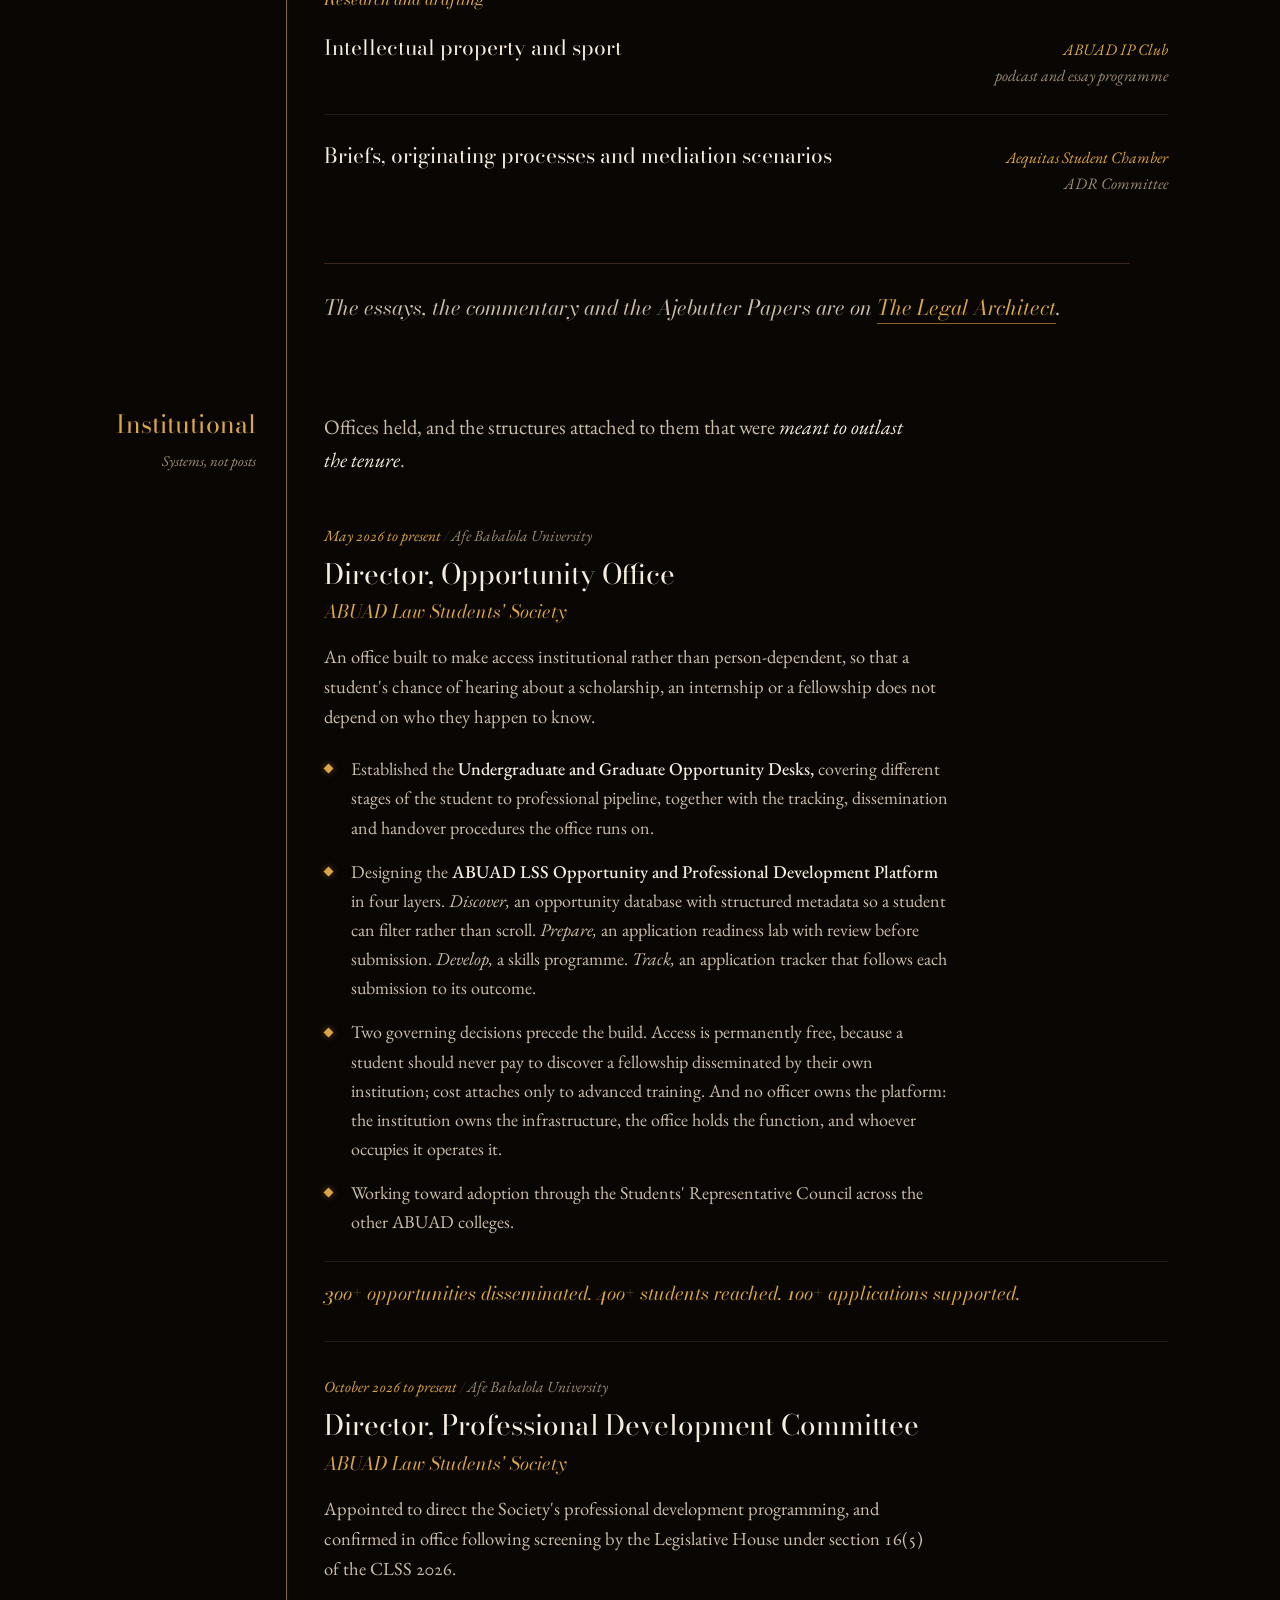
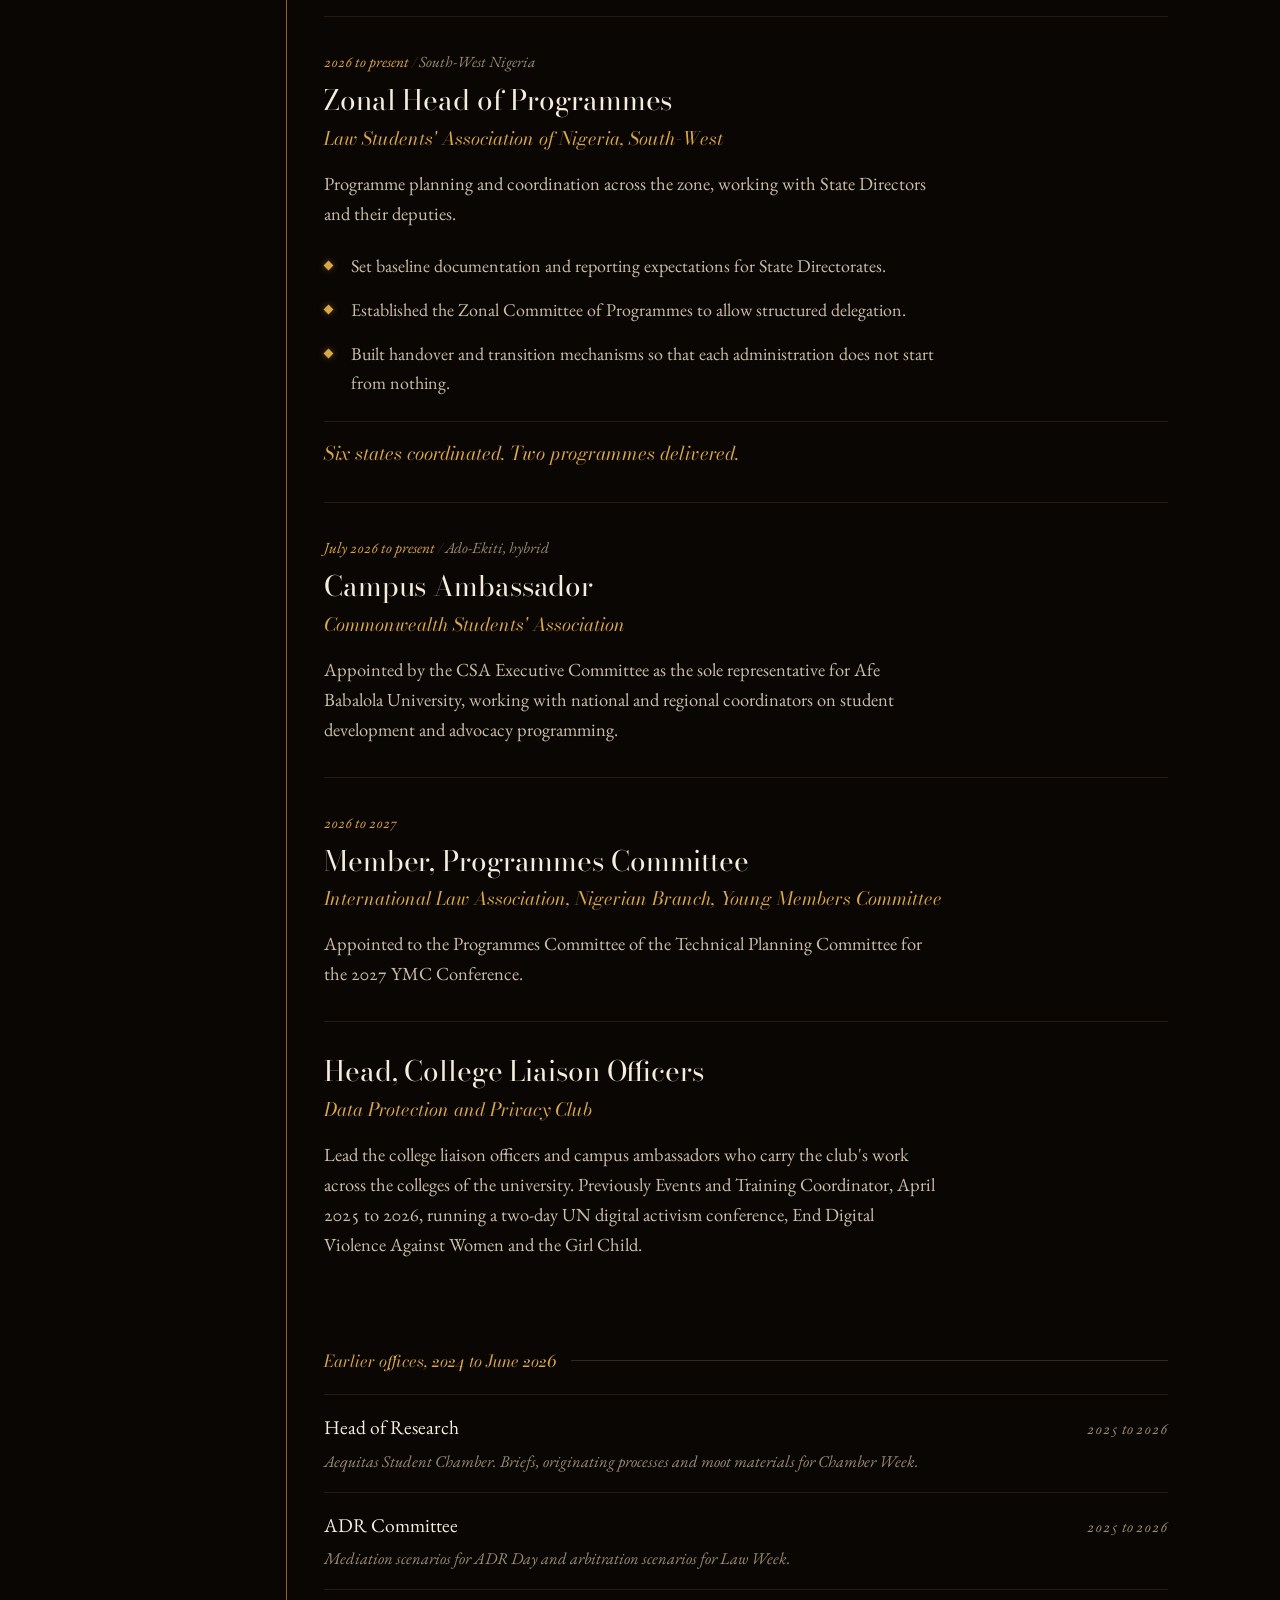
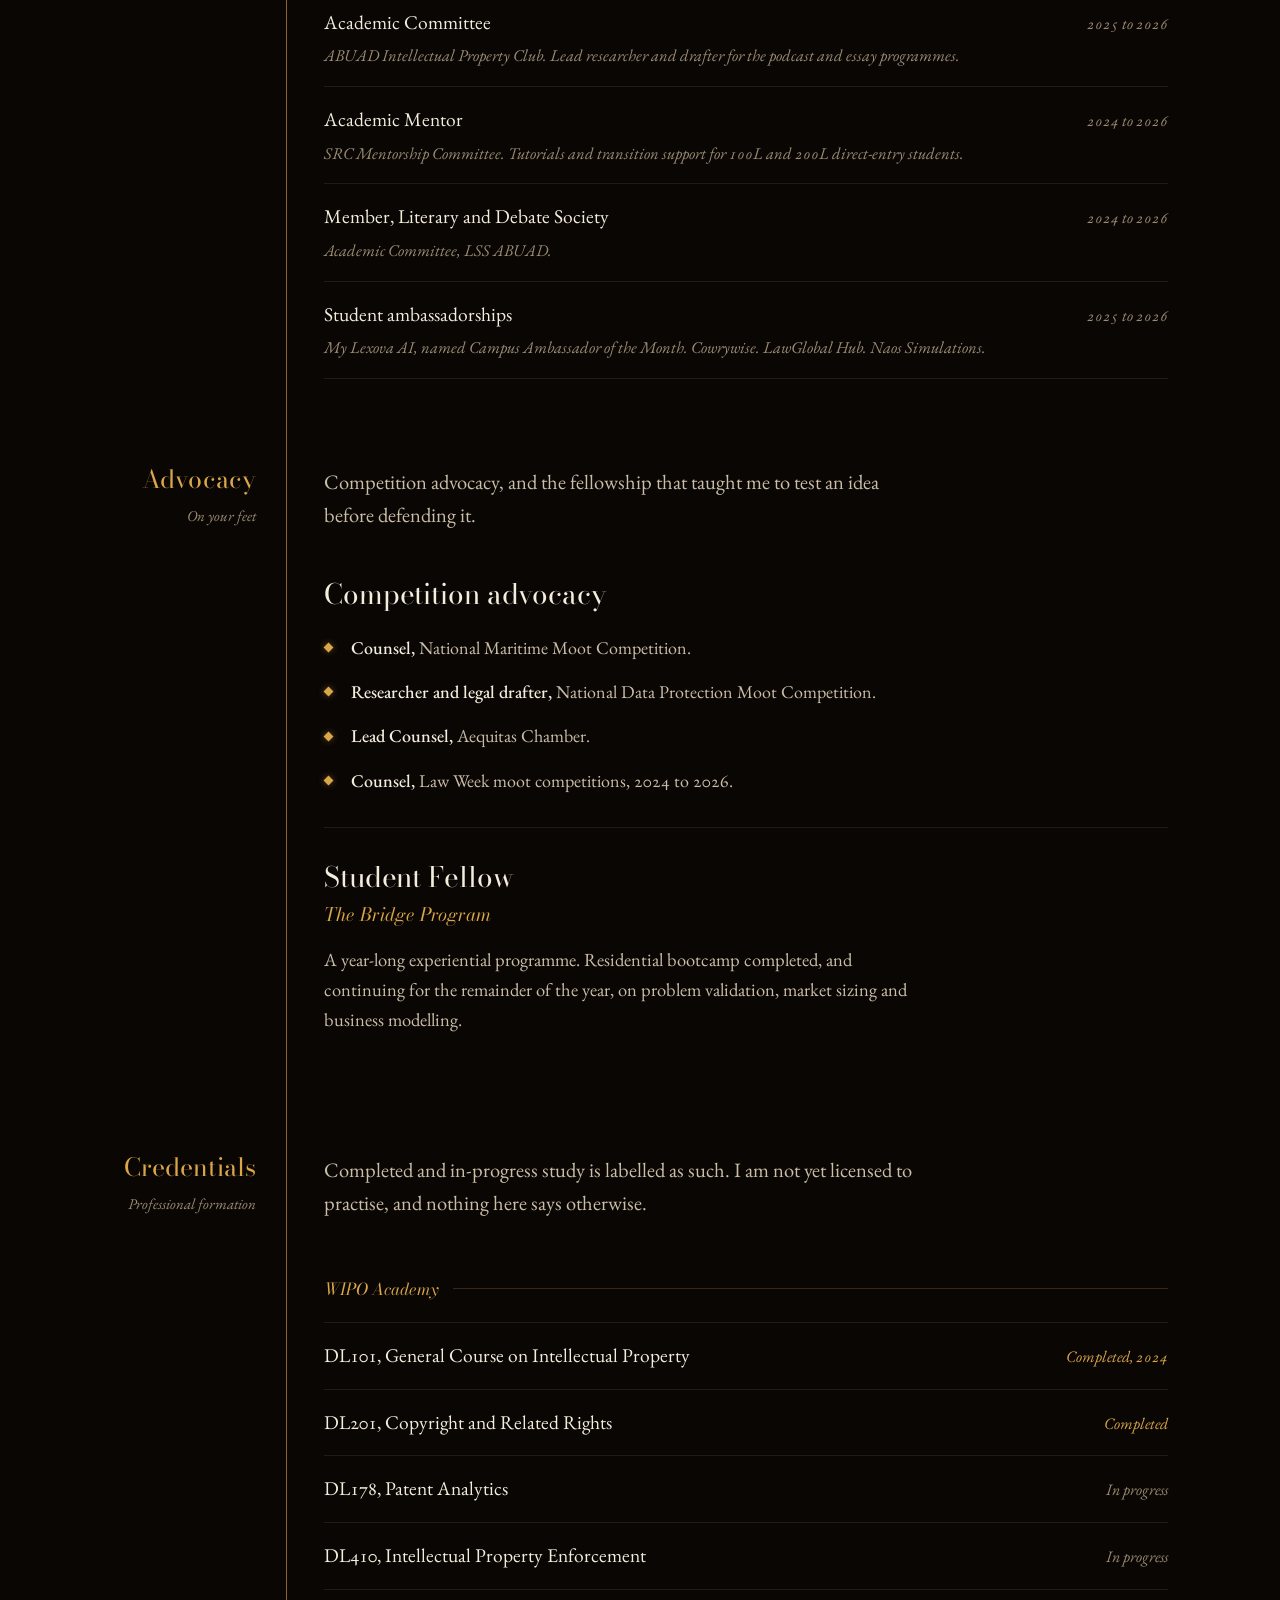
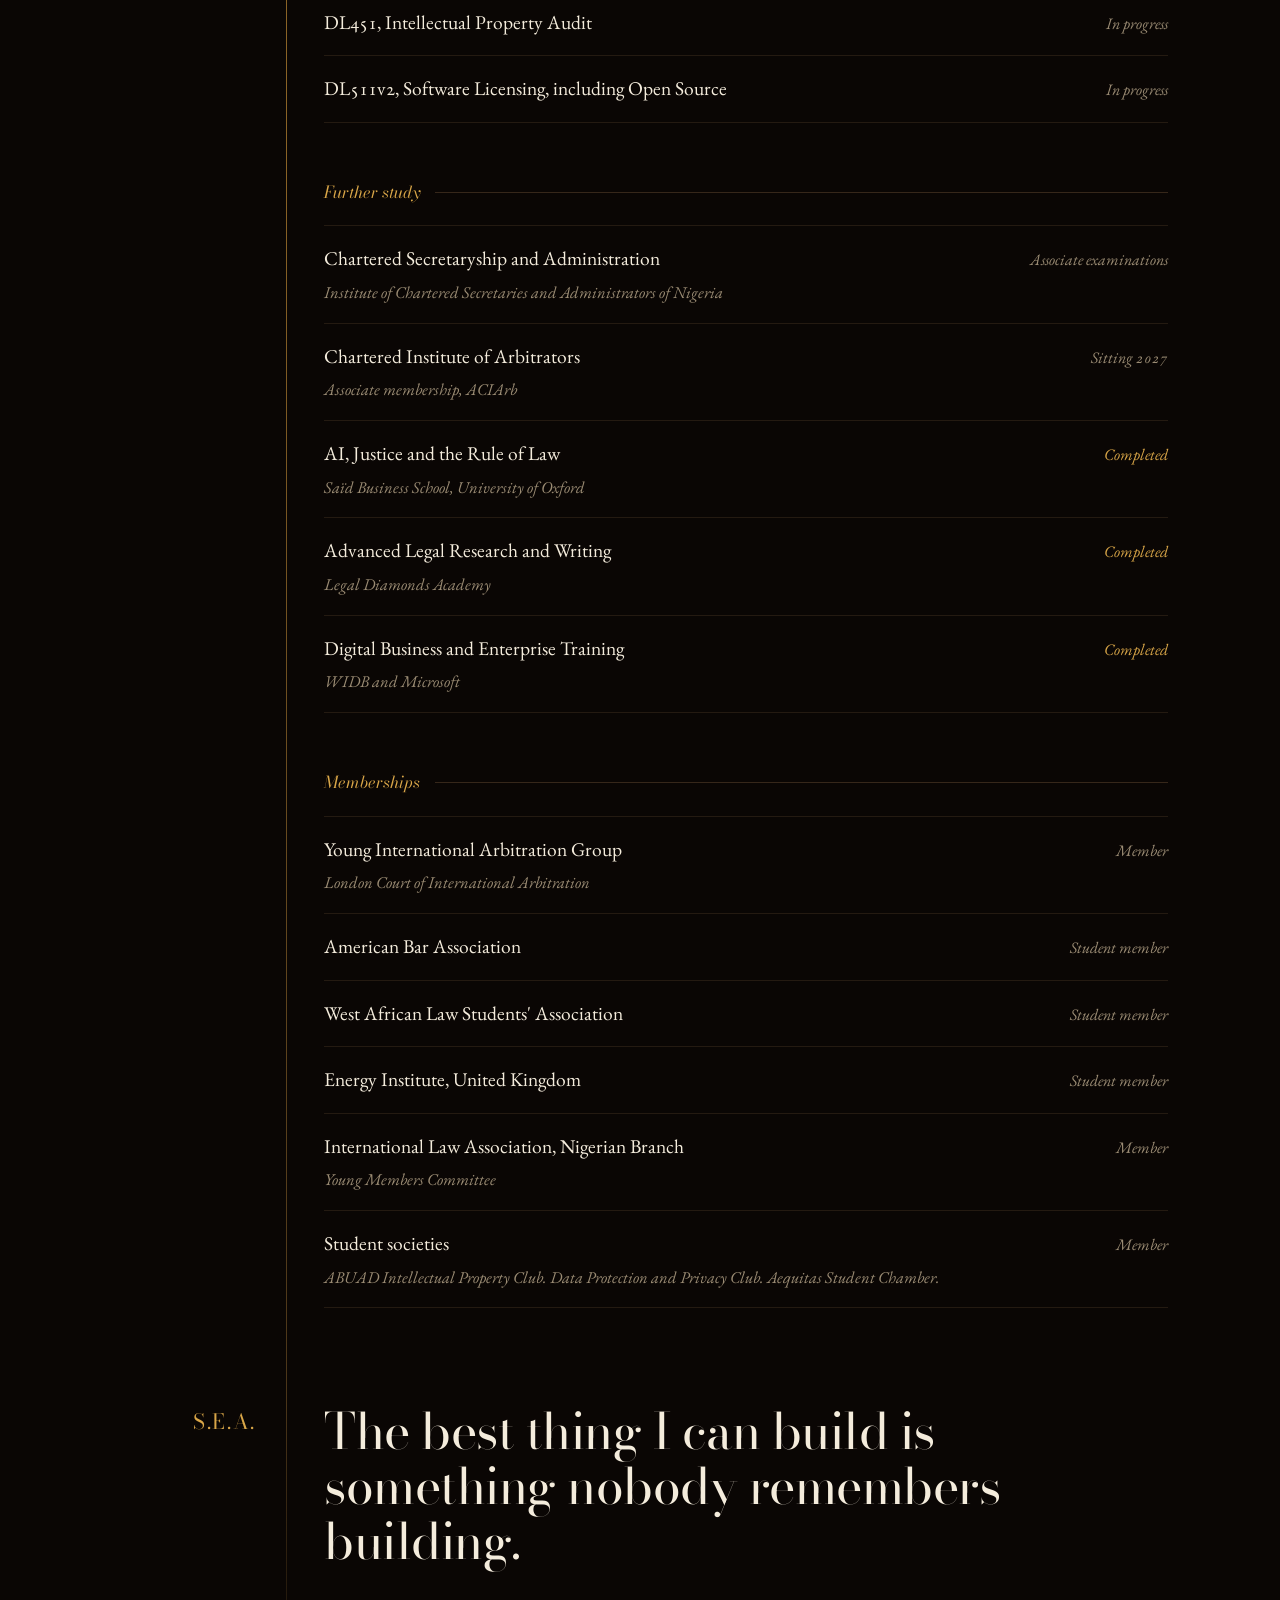
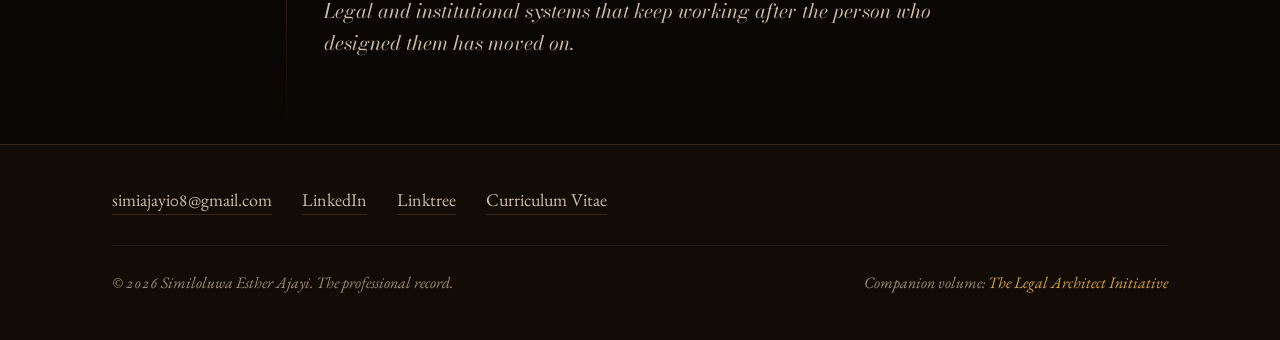
==== commit 4a109475: "Update index.html" ====
--- a/index.html
+++ b/index.html
@@ -3,1246 +3,933 @@
 <head>
 <meta charset="utf-8">
 <meta name="viewport" content="width=device-width, initial-scale=1">
-
-<title>Similoluwa Esther Ajayi &mdash; Professional Record</title>
-
-<meta name="description" content="The professional record of Similoluwa Esther Ajayi: legal placements, research and writing, institutional work, advocacy and credentials.">
+<title>Similoluwa Esther Ajayi</title>
+<meta name="description" content="The professional record of Similoluwa Esther Ajayi: legal placements, published research, institutional offices, advocacy and credentials.">
 <meta name="author" content="Similoluwa Esther Ajayi">
-<meta name="robots" content="index, follow">
-<meta name="google-site-verification" content="18gumRAzlSCW7GoOlCpfbcyvjauWH4WK_qPZOapoZp4" />
-
-<!-- ================================================================
-     ONE LINE TO CHANGE: set this to the live address of THIS site.
-     It must match in three places: the canonical link below, the
-     og:url below, and the "url" field in the JSON-LD block.
-     ================================================================ -->
-<link rel="canonical" href="https://official-similoluwaestherajayi.github.io/Similoluwa-Esther-Ajayi-s-Executive-Portfolio/">
-
+<meta property="og:title" content="Similoluwa Esther Ajayi">
+<meta property="og:description" content="Law as infrastructure, not just enforcement. The professional record.">
 <meta property="og:type" content="profile">
-<meta property="og:title" content="Similoluwa Esther Ajayi &mdash; Professional Record">
-<meta property="og:description" content="Legal placements, research and writing, institutional work, advocacy and credentials.">
-<meta property="og:url" content="https://official-similoluwaestherajayi.github.io/Similoluwa-Esther-Ajayi-s-Executive-Portfolio/">
-<meta property="og:image" content="https://lh3.googleusercontent.com/d/1PFEa0Dnf7VmDada-SI-hPrkvOK3JQQ6u">
-<meta name="twitter:card" content="summary_large_image">
-
-<link rel="icon" type="image/png" href="https://drive.google.com/thumbnail?id=1nuJ8xuejohzVU00FBkd5sJHUx-twLgt-&amp;sz=w32">
-
-<script src="https://cdn.tailwindcss.com"></script>
 <link rel="preconnect" href="https://fonts.googleapis.com">
 <link rel="preconnect" href="https://fonts.gstatic.com" crossorigin>
-<link href="https://fonts.googleapis.com/css2?family=Bodoni+Moda:ital,wght@0,400;0,500;0,600;1,400&amp;family=Inter:wght@300;400;500;600&amp;display=swap" rel="stylesheet">
-
+<link id="webfonts" rel="stylesheet" href="https://fonts.googleapis.com/css2?family=Bodoni+Moda:ital,opsz,wght@0,6..96,400..700;1,6..96,400..600&family=EB+Garamond:ital,wght@0,400..600;1,400..500&display=swap">
 <style>
-  :root{
-    --ivory:#F8F7F3;
-    --stone:#F2F0EB;
-    --ink:#161616;
-    --muted:#6F6B64;
-    --line:#DEDAD2;
-    --gold:#98784A;
-  }
-  html{scroll-behavior:smooth}
-  body{
-    margin:0;
-    background:var(--ivory);
-    color:var(--ink);
-    font-family:'Inter',system-ui,sans-serif;
-    line-height:1.7;
-    -webkit-font-smoothing:antialiased;
-  }
-  h1,h2,h3,h4,.serif{font-family:'Bodoni Moda',Georgia,serif}
-  ::selection{background:#1A1A1A;color:#fff}
-
-  .gold{color:var(--gold)}
-  .hairline{border-color:var(--line)}
-  .display{letter-spacing:-.05em}
-
-  .eyebrow{
-    font-size:10px;
-    letter-spacing:.28em;
-    text-transform:uppercase;
-    font-weight:600;
-  }
-
-  .nav-link{position:relative;transition:color .25s ease}
-  .nav-link::after{
-    content:"";position:absolute;left:0;bottom:-7px;
-    width:0;height:1px;background:var(--gold);transition:width .25s ease;
-  }
-  .nav-link:hover::after{width:100%}
-  .nav-link:hover{color:#000}
-
-  a:focus-visible,button:focus-visible{
-    outline:2px solid var(--gold);
-    outline-offset:3px;
-    border-radius:2px;
-  }
-
-  .skip{
-    position:absolute;left:-9999px;top:0;z-index:100;
-    background:#161616;color:#fff;padding:12px 20px;font-size:12px;
-  }
-  .skip:focus{left:0}
-
-  /* ---- record entries ---- */
-  .entry{border-bottom:1px solid var(--line)}
-  .entry:last-child{border-bottom:0}
-
-  .bullet{display:flex;gap:12px}
-  .bullet::before{content:"\2014";color:var(--gold);flex:none}
-
-  /* ---- status pills: the honest labels ---- */
-  .status{
-    display:inline-block;
-    font-size:9px;
-    letter-spacing:.18em;
-    text-transform:uppercase;
-    font-weight:600;
-    padding:3px 9px;
-    border:1px solid currentColor;
-    border-radius:999px;
-    white-space:nowrap;
-  }
-  .status-done{color:#4A6B4E}
-  .status-progress{color:#8A6A2F}
-
-  .card{
-    background:rgba(255,255,255,.6);
-    border:1px solid var(--line);
-    transition:border-color .3s ease, box-shadow .3s ease;
-  }
-  .card:hover{border-color:#C8C1B5;box-shadow:0 12px 30px rgba(0,0,0,.04)}
-
-  .image-frame{overflow:hidden;background:#E9E6DF}
-  .image-frame img{transition:transform .7s ease,filter .7s ease}
-  .image-frame:hover img{transform:scale(1.025);filter:none}
-
-  .fade-up{animation:fadeUp .8s ease both}
-  @keyframes fadeUp{
-    from{opacity:0;transform:translateY(14px)}
-    to{opacity:1;transform:translateY(0)}
-  }
-  @media (prefers-reduced-motion:reduce){
-    html{scroll-behavior:auto}
-    *,*::before,*::after{animation:none!important;transition:none!important}
-  }
-
-  .mobile-menu{display:none}
-  .mobile-menu.open{display:block}
-  @media (max-width:1024px){
-    .desktop-nav{display:none}
-    .mobile-button{display:block}
-  }
-  @media (min-width:1025px){
-    .mobile-button{display:none}
-  }
-</style>
-
-<!-- ==========================================================
-     S.E.A SIGNATURE PALETTE — THE ENCHANTRESS
-     Appended last so it overrides Tailwind without touching
-     the markup. To revert, delete this single style block.
-========================================================== -->
-<style>
-
 /* ============================================================
-   S.E.A — THE ENCHANTRESS
-   Sapphire, cyan, lilac, orchid and rose on a plum-midnight
-   ground, with a glowing horizon, sparse starlight and grain.
-   ============================================================ */
+   SIMILOLUWA ESTHER AJAYI  /  THE PROFESSIONAL RECORD
+   Palette drawn from the crowned butterfly: gilt on burnt ground,
+   with the wing's sapphire, violet, magenta and rose kept for the
+   jewel rail only.
+   Type: Bodoni Moda (the face cut into the monogram) and EB Garamond.
+   Structure: a bound volume. One gilt spine down the leaf, the
+   chapter name standing in the margin beside what you are reading.
+============================================================ */
+
 :root{
-  --void:#06040C; --deep:#0B0714; --ink:#120C1E;
-  --panel:#1A1230; --panel2:#231939;
-  --line:#352B52; --line-warm:#5E4F8E;
-
-  --accent:#A892EE; --accent-bright:#CDBCFF;
-  --accent-soft:#DED3FF; --accent-deep:#574693;
-
-  --gem1:#4C86E8; --gem2:#6FE0E8; --gem3:#D49CE4; --gem4:#F092BE;
-
-  --cream:#F7F4FF; --body:#CBC3E6; --muted:#9A91BF;
-}
-
-html{background:var(--void)}
-body{background:var(--deep)!important;color:var(--body)!important}
-
-/* depth: three washes, a rose horizon low and centre, then grain */
+  --ink:#0A0604;
+  --ink-2:#120B06;
+  --ink-3:#19100A;
+  --rule:#36271A;
+  --rule-soft:#241A11;
+
+  --gold:#D9A648;
+  --gold-br:#F4C56E;
+  --gold-dp:#8A6326;
+  --gold-ghost:#4A3519;
+
+  --cream:#F4ECDC;
+  --cream-dim:#CBBEA8;
+  --cream-mute:#9B8C74;
+
+  --sapphire:#4C86E8;
+  --violet:#BF70E1;
+  --magenta:#CC87C7;
+  --rose:#C16677;
+
+  --shell:1124px;
+  --pad:34px;
+  --margin:174px;
+
+  --display:"Bodoni Moda",ui-serif,Georgia,serif;
+  --text:"EB Garamond",Georgia,"Times New Roman",serif;
+}
+
+*,*::before,*::after{box-sizing:border-box}
+html{-webkit-text-size-adjust:100%}
+body{
+  margin:0;
+  background:var(--ink);
+  color:var(--cream);
+  font-family:var(--text);
+  font-size:19px;
+  line-height:1.62;
+  font-feature-settings:"liga" 1,"kern" 1,"onum" 1;
+  -webkit-font-smoothing:antialiased;
+}
+
+/* the ground is not flat black: a low warm bloom behind the masthead
+   and a faint ember at the foot, as light falling on dark leather */
 body::before{
   content:"";position:fixed;inset:0;pointer-events:none;z-index:0;
   background:
-    radial-gradient(1100px 720px at 50% -12%, rgba(168,146,238,.15), transparent 60%),
-    radial-gradient(820px 620px at 88% 18%, rgba(76,134,232,.085), transparent 58%),
-    radial-gradient(760px 560px at 10% 58%, rgba(212,156,228,.065), transparent 60%),
-    radial-gradient(1500px 520px at 50% 108%, rgba(240,146,190,.11), transparent 62%);
-}
-/* starlight + grain, over the washes, under the content */
-body::after{
-  content:"";position:fixed;inset:0;pointer-events:none;z-index:0;
-  background:
-    radial-gradient(1.0px 1.0px at 45.4% 54.6%, rgba(246,243,255,0.2), transparent 100%),
-    radial-gradient(0.8px 0.8px at 50.8% 57.2%, rgba(246,243,255,0.26), transparent 100%),
-    radial-gradient(0.8px 0.8px at 47.7% 59.7%, rgba(246,243,255,0.1), transparent 100%),
-    radial-gradient(1.2px 1.2px at 44.9% 15.3%, rgba(246,243,255,0.34), transparent 100%),
-    radial-gradient(1.0px 1.0px at 62.9% 58.0%, rgba(246,243,255,0.2), transparent 100%),
-    radial-gradient(0.8px 0.8px at 64.8% 59.9%, rgba(246,243,255,0.26), transparent 100%),
-    radial-gradient(0.8px 0.8px at 3.4% 51.7%, rgba(246,243,255,0.1), transparent 100%),
-    radial-gradient(0.8px 0.8px at 20.3% 24.7%, rgba(246,243,255,0.2), transparent 100%),
-    radial-gradient(0.8px 0.8px at 33.3% 57.6%, rgba(246,243,255,0.26), transparent 100%),
-    radial-gradient(0.8px 0.8px at 24.4% 29.7%, rgba(246,243,255,0.34), transparent 100%),
-    radial-gradient(1.0px 1.0px at 10.2% 63.6%, rgba(246,243,255,0.26), transparent 100%),
-    radial-gradient(1.5px 1.5px at 97.6% 81.0%, rgba(246,243,255,0.16), transparent 100%),
-    radial-gradient(1.0px 1.0px at 32.3% 23.6%, rgba(246,243,255,0.1), transparent 100%),
-    radial-gradient(1.0px 1.0px at 8.7% 74.0%, rgba(246,243,255,0.1), transparent 100%),
-    radial-gradient(0.8px 0.8px at 83.3% 38.3%, rgba(246,243,255,0.34), transparent 100%),
-    radial-gradient(0.8px 0.8px at 2.1% 21.7%, rgba(246,243,255,0.2), transparent 100%),
-    radial-gradient(1.0px 1.0px at 38.0% 68.6%, rgba(246,243,255,0.1), transparent 100%),
-    radial-gradient(1.5px 1.5px at 56.4% 20.7%, rgba(246,243,255,0.16), transparent 100%),
-    radial-gradient(0.8px 0.8px at 34.3% 31.3%, rgba(246,243,255,0.2), transparent 100%),
-    radial-gradient(0.8px 0.8px at 74.8% 13.1%, rgba(246,243,255,0.34), transparent 100%),
-    radial-gradient(1.0px 1.0px at 11.7% 7.6%, rgba(246,243,255,0.13), transparent 100%),
-    radial-gradient(1.2px 1.2px at 67.5% 19.7%, rgba(246,243,255,0.13), transparent 100%),
-    radial-gradient(1.0px 1.0px at 96.6% 74.3%, rgba(246,243,255,0.34), transparent 100%),
-    radial-gradient(0.8px 0.8px at 38.8% 39.1%, rgba(246,243,255,0.1), transparent 100%),
-    radial-gradient(1.2px 1.2px at 27.9% 93.3%, rgba(246,243,255,0.16), transparent 100%),
-    radial-gradient(0.8px 0.8px at 97.8% 3.8%, rgba(246,243,255,0.2), transparent 100%),
-    radial-gradient(1.2px 1.2px at 97.6% 58.6%, rgba(246,243,255,0.1), transparent 100%),
-    radial-gradient(1.0px 1.0px at 6.0% 15.8%, rgba(246,243,255,0.16), transparent 100%),
-    radial-gradient(1.0px 1.0px at 2.9% 59.4%, rgba(246,243,255,0.2), transparent 100%),
-    radial-gradient(1.2px 1.2px at 9.0% 10.5%, rgba(246,243,255,0.34), transparent 100%),
-    radial-gradient(1.0px 1.0px at 25.3% 58.5%, rgba(246,243,255,0.26), transparent 100%),
-    radial-gradient(1.0px 1.0px at 45.5% 92.2%, rgba(246,243,255,0.26), transparent 100%),
-    radial-gradient(1.5px 1.5px at 15.0% 38.3%, rgba(246,243,255,0.13), transparent 100%),
-    radial-gradient(1.2px 1.2px at 31.8% 23.5%, rgba(246,243,255,0.13), transparent 100%),
-    radial-gradient(1.5px 1.5px at 71.6% 16.9%, rgba(246,243,255,0.26), transparent 100%),
-    radial-gradient(1.0px 1.0px at 20.9% 91.3%, rgba(246,243,255,0.26), transparent 100%),
-    radial-gradient(0.8px 0.8px at 9.5% 6.5%, rgba(246,243,255,0.1), transparent 100%),
-    radial-gradient(1.5px 1.5px at 51.2% 26.0%, rgba(246,243,255,0.34), transparent 100%),
-    radial-gradient(1.2px 1.2px at 39.6% 41.6%, rgba(246,243,255,0.2), transparent 100%),
-    radial-gradient(1.5px 1.5px at 30.2% 18.5%, rgba(246,243,255,0.1), transparent 100%),
-    radial-gradient(1.5px 1.5px at 14.1% 47.1%, rgba(246,243,255,0.26), transparent 100%),
-    radial-gradient(0.8px 0.8px at 61.0% 28.3%, rgba(246,243,255,0.34), transparent 100%),
-    radial-gradient(1.0px 1.0px at 3.6% 27.3%, rgba(246,243,255,0.13), transparent 100%),
-    radial-gradient(1.0px 1.0px at 7.8% 18.6%, rgba(246,243,255,0.26), transparent 100%),
-    radial-gradient(1.0px 1.0px at 56.9% 14.4%, rgba(246,243,255,0.13), transparent 100%),
-    radial-gradient(1.5px 1.5px at 87.5% 94.2%, rgba(246,243,255,0.34), transparent 100%),
-    url("data:image/svg+xml,%3Csvg xmlns='http://www.w3.org/2000/svg' width='180' height='180'%3E%3Cfilter id='n'%3E%3CfeTurbulence type='fractalNoise' baseFrequency='.82' numOctaves='3' stitchTiles='stitch'/%3E%3CfeColorMatrix type='saturate' values='0'/%3E%3C/filter%3E%3Crect width='180' height='180' filter='url(%23n)' opacity='.055'/%3E%3C/svg%3E");
-  background-repeat:no-repeat,repeat;
-}
-main,header,footer,section{position:relative;z-index:1}
-
-h1,h2,h3,h4,h5{color:var(--cream)!important}
-::selection{background:var(--accent);color:#100B1C}
-
-.bg-white,[class*="bg-[#FCFCFB]"],[class*="bg-[#F7F6F3]"],[class*="bg-[#FCFBF8]"],
-[class*="bg-[#F8F7F3]"],[class*="bg-[#F2F0EB]"]{background-color:rgba(18,12,30,.82)!important}
-section:nth-of-type(even){background-color:rgba(11,7,20,.72)!important}
-[class*="bg-[#14181F]"],[class*="bg-[#111]"]{background-color:rgba(6,4,12,.9)!important}
-
-.hairline,.border-t,.border-b,.border-y,.border,[class*="border-stone-"]{border-color:var(--line)!important}
-.text-stone-400,.text-stone-500,.text-stone-600,.text-stone-900,[class*="text-stone-"]{color:var(--body)!important}
-.text-stone-400{color:var(--muted)!important}
-.eyebrow{color:var(--accent-soft)!important}
-.gold,.text-\[var\(--gold\)\]{color:var(--accent-bright)!important}
-
-h1.serif{
-  background:linear-gradient(180deg,#FFFFFF 0%,var(--cream) 42%,var(--accent-soft) 100%);
-  -webkit-background-clip:text;background-clip:text;-webkit-text-fill-color:transparent;
-  text-shadow:0 0 80px rgba(205,188,255,.22);
-}
-
-section#projects,section#questions,section#writing,section#contact,
-section#experience,section#institutional,section#credentials{
-  background-image:linear-gradient(90deg,transparent 0%,rgba(76,134,232,.75) 14%,
-    rgba(111,224,232,.62) 34%,rgba(205,188,255,.78) 52%,
-    rgba(212,156,228,.68) 70%,rgba(240,146,190,.6) 88%,transparent 100%);
-  background-repeat:no-repeat;background-size:100% 1px;background-position:0 0;
-}
-
-.panel,.card{
-  background:linear-gradient(165deg,rgba(26,18,48,.92) 0%,rgba(35,25,57,.92) 100%)!important;
-  border:1px solid var(--line)!important;
-  box-shadow:inset 0 1px 0 rgba(205,188,255,.09);
-  backdrop-filter:blur(2px);
-}
-.panel:hover,.card:hover{
-  border-color:var(--line-warm)!important;
-  box-shadow:0 20px 48px rgba(0,0,0,.55),0 0 0 1px rgba(168,146,238,.22),
-             inset 0 1px 0 rgba(205,188,255,.14)!important;
-}
-
-.nav-glass{background:rgba(11,7,20,.9)!important;backdrop-filter:blur(16px) saturate(1.15);
-  border-bottom:1px solid var(--line)!important}
-.mobile-menu{background:rgba(18,12,30,.97)!important;border-top-color:var(--line)!important}
-header .desktop-nav a:hover,header a:hover{color:var(--accent-bright)!important}
-
-.btn-dark{
-  background:linear-gradient(135deg,var(--accent-deep) 0%,var(--accent) 52%,var(--accent-bright) 100%)!important;
-  color:#100B1C!important;font-weight:700;border:none;
-  box-shadow:0 10px 28px rgba(168,146,238,.26);
-}
-.btn-dark:hover{
-  background:linear-gradient(135deg,var(--accent) 0%,var(--accent-bright) 58%,#ECE3FF 100%)!important;
-  transform:translateY(-2px);box-shadow:0 18px 40px rgba(205,188,255,.34)!important;
-}
-
-img.grayscale,.grayscale,.image-frame img{filter:none!important;-webkit-filter:none!important}
-img[alt*="Similoluwa"]{border-color:var(--line-warm)!important;background:var(--panel)!important;
-  box-shadow:0 0 0 1px rgba(168,146,238,.3),0 16px 44px rgba(0,0,0,.6)}
-.image-frame{background:var(--panel)!important}
-.border-8.border-white{border-color:var(--panel)!important;
-  box-shadow:0 0 0 1px rgba(168,146,238,.28),0 28px 64px rgba(0,0,0,.6)!important}
-
-.numeral{color:var(--accent-bright)!important;border-color:var(--line-warm)!important;
-  background:rgba(168,146,238,.1)}
-.status{border-color:currentColor!important}
-.st-design,.status-progress{color:#E6A8D8!important}
-.st-build{color:#7FB4E8!important}
-.st-running,.status-done{color:#6FD0C4!important}
-.st-none{color:var(--muted)!important}
-
-.ledger dt{color:var(--accent-soft)!important;opacity:.9}
-.ledger dd{color:var(--body)!important}
-
-input,select,textarea{background:rgba(26,18,48,.85)!important;border-color:var(--line)!important;color:var(--cream)!important}
-input::placeholder,textarea::placeholder{color:var(--muted)!important}
-input:focus,select:focus,textarea:focus{border-color:var(--accent)!important;
-  box-shadow:0 0 0 3px rgba(168,146,238,.2)!important}
-.bg-stone-50{background:rgba(26,18,48,.85)!important}
-label{color:var(--muted)!important}
-
-a{transition:color .3s ease}
-a[class*="underline"]{text-decoration-color:var(--accent)!important;color:var(--accent-soft)!important}
-a[class*="underline"]:hover{color:var(--accent-bright)!important}
-
-.eco{background:rgba(6,4,12,.9)!important;border-top:1px solid var(--line)!important}
-.eco-inner{color:var(--muted)!important}
-.eco a{color:var(--accent-soft)!important;border-bottom-color:var(--accent)!important}
-.eco a:hover{color:var(--accent-bright)!important}
-footer{background:rgba(6,4,12,.92)!important;border-top-color:var(--line)!important}
-footer .serif{color:var(--cream)!important}
-
-[class*="text-[#EDEEF0]"],[class*="text-[#F4F2ED]"]{color:var(--body)!important}
-.border-stone-800{border-color:var(--line)!important}
-a:focus-visible,button:focus-visible,input:focus-visible,select:focus-visible,textarea:focus-visible{
-  outline:2px solid var(--accent-bright)!important;outline-offset:3px}
-.skip{background:var(--accent)!important;color:#100B1C!important}
-@media (prefers-reduced-motion:reduce){*,*::before,*::after{animation:none!important;transition:none!important}}
-
+    radial-gradient(130% 70% at 18% -12%, rgba(217,166,72,.085), transparent 62%),
+    radial-gradient(95% 55% at 88% 4%, rgba(191,112,225,.045), transparent 60%),
+    radial-gradient(120% 60% at 50% 112%, rgba(193,102,119,.05), transparent 64%);
+}
+body>*{position:relative;z-index:1}
+
+a{color:inherit}
+img{max-width:100%;display:block}
+h1,h2,h3,h4{margin:0;font-weight:400;font-family:var(--display)}
+p{margin:0}
+ul{margin:0;padding:0;list-style:none}
+
+.shell{max-width:var(--shell);margin:0 auto;padding:0 var(--pad)}
+
+/* ---------- the skip link ---------- */
+.skip{position:absolute;left:-9999px;top:0}
+.skip:focus{
+  left:12px;top:12px;z-index:60;background:var(--gold);color:#120B06;
+  padding:10px 18px;border-radius:2px;font-size:15px
+}
+
+/* ---------- masthead ---------- */
+.masthead{
+  position:sticky;top:0;z-index:40;
+  background:rgba(10,6,4,.82);
+  backdrop-filter:blur(14px) saturate(130%);
+  -webkit-backdrop-filter:blur(14px) saturate(130%);
+  border-bottom:1px solid var(--rule-soft);
+}
+.masthead .shell{
+  display:flex;align-items:baseline;justify-content:space-between;
+  gap:28px;padding-top:17px;padding-bottom:15px;
+}
+.monogram{
+  font-family:var(--display);font-size:21px;letter-spacing:.09em;
+  color:var(--cream);text-decoration:none;white-space:nowrap;
+}
+.monogram i{font-style:normal;color:var(--gold)}
+.mast-nav{display:flex;align-items:baseline;gap:25px;flex-wrap:wrap;justify-content:flex-end}
+.mast-nav a{
+  font-size:16.5px;color:var(--cream-dim);text-decoration:none;
+  padding-bottom:3px;border-bottom:1px solid transparent;white-space:nowrap;
+}
+.mast-nav a:hover,.mast-nav a:focus-visible{color:var(--cream);border-bottom-color:var(--gold)}
+.mast-nav .pipe{width:1px;height:15px;background:var(--rule);align-self:center}
+.mast-nav .ext{color:var(--gold);font-style:italic}
+.mast-nav .ext:hover{color:var(--gold-br)}
+@media (max-width:860px){
+  .masthead .shell{flex-direction:column;align-items:flex-start;gap:10px}
+  .mast-nav{
+    justify-content:flex-start;gap:21px;flex-wrap:nowrap;
+    width:100%;overflow-x:auto;scrollbar-width:none;
+    -ms-overflow-style:none;padding-bottom:2px;
+    -webkit-mask-image:linear-gradient(to right,#000 88%,transparent);
+    mask-image:linear-gradient(to right,#000 88%,transparent);
+  }
+  .mast-nav::-webkit-scrollbar{display:none}
+  .mast-nav a{font-size:16px}
+  .mast-nav .pipe{height:14px}
+}
+
+/* ---------- the leaf: gilt spine and margin ---------- */
+.leaf{position:relative}
+.leaf::before{
+  content:"";position:absolute;z-index:0;
+  left:calc(var(--pad) + var(--margin));top:0;bottom:0;width:1px;
+  background:linear-gradient(to bottom,
+    transparent 0, var(--gold-ghost) 3%, var(--gold-dp) 14%,
+    var(--gold-dp) 86%, var(--gold-ghost) 97%, transparent 100%);
+  transform-origin:top;
+}
+.chapter{
+  scroll-margin-top:104px;
+  display:grid;
+  grid-template-columns:var(--margin) minmax(0,1fr);
+  padding-top:86px;
+}
+.chapter:last-of-type{padding-bottom:0}
+.runner{
+  padding-right:30px;text-align:right;
+  position:sticky;top:112px;align-self:start;
+}
+.runner h2{
+  font-size:25px;line-height:1.18;color:var(--gold);
+  letter-spacing:.005em;
+}
+.runner .count{
+  display:block;margin-top:9px;font-size:15px;font-style:italic;
+  color:var(--cream-mute);
+}
+.column{padding-left:38px;min-width:0}
+.standfirst{
+  font-size:20.5px;color:var(--cream-dim);max-width:60ch;
+  margin-bottom:46px;
+}
+.standfirst em{color:var(--cream);font-style:italic}
+
+/* ---------- hero ---------- */
+.hero{
+  display:grid;grid-template-columns:var(--margin) minmax(0,1fr);
+  padding-top:78px;padding-bottom:16px;
+}
+.hero .plate{
+  padding-right:30px;text-align:right;color:var(--cream-mute);
+  font-size:15.5px;line-height:1.5;font-style:italic;padding-top:14px;
+}
+.hero .plate span{display:block}
+.hero .plate span+span{margin-top:7px}
+.hero .front{
+  padding-left:38px;display:grid;
+  grid-template-columns:minmax(0,1fr) 232px;gap:46px;align-items:end;
+}
+h1{
+  font-size:clamp(45px,5.7vw,82px);line-height:.94;letter-spacing:-.012em;
+  font-weight:500;
+}
+h1 .given{display:block}
+h1 .family{display:block;color:var(--gold)}
+.thesis{
+  font-family:var(--display);font-style:italic;font-weight:400;
+  font-size:clamp(23px,2.25vw,30px);line-height:1.26;
+  color:var(--cream);margin-top:34px;max-width:27ch;
+}
+.lede{margin-top:30px;max-width:56ch;color:var(--cream-dim)}
+.lede+.lede{margin-top:17px;font-size:18px;color:var(--cream-mute)}
+.lede a{color:var(--gold);text-decoration:none;border-bottom:1px solid var(--gold-dp)}
+.lede a:hover{color:var(--gold-br);border-bottom-color:var(--gold-br)}
+
+/* the jewel rail: the four wing stones, the only place colour appears */
+.rail{display:grid;grid-template-columns:repeat(2,max-content);gap:11px 38px;margin-top:40px}
+.rail li{display:flex;align-items:center;gap:11px;font-size:17px;color:var(--cream-dim)}
+.rail .stone{width:7px;height:7px;flex:none;border-radius:50%}
+.rail li:nth-child(1) .stone{background:var(--gold);box-shadow:0 0 9px rgba(217,166,72,.6)}
+.rail li:nth-child(2) .stone{background:var(--violet);box-shadow:0 0 9px rgba(191,112,225,.55)}
+.rail li:nth-child(3) .stone{background:var(--sapphire);box-shadow:0 0 9px rgba(76,134,232,.55)}
+.rail li:nth-child(4) .stone{background:var(--rose);box-shadow:0 0 9px rgba(193,102,119,.55)}
+
+/* portrait, in colour, in a gilt frame */
+.portrait{position:relative;padding:9px;background:var(--ink-2);border:1px solid var(--rule)}
+.portrait::after{
+  content:"";position:absolute;inset:0;pointer-events:none;
+  box-shadow:inset 0 0 0 1px rgba(217,166,72,.22);
+}
+.portrait img{aspect-ratio:4/5;object-fit:cover;width:100%;height:auto;filter:saturate(1.04) contrast(1.02)}
+.caption{
+  margin-top:13px;display:flex;justify-content:space-between;gap:14px;
+  font-size:14.5px;font-style:italic;color:var(--cream-mute);
+}
+
+/* ---------- entries ---------- */
+.entry{padding:32px 0;border-top:1px solid var(--rule-soft)}
+.entry:first-of-type{border-top:0;padding-top:0}
+.when{
+  font-size:15.5px;font-style:italic;color:var(--gold);
+  margin-bottom:9px;
+}
+.when .where{color:var(--cream-mute);font-style:italic}
+.when .where::before{content:" / ";color:var(--rule)}
+.role{font-size:28px;line-height:1.2;letter-spacing:-.004em}
+.house{
+  font-family:var(--display);font-size:18.5px;font-style:italic;
+  color:var(--gold);margin-top:7px;
+}
+.gloss{margin-top:15px;max-width:68ch;color:var(--cream-dim);font-size:18.5px}
+.gloss a{color:var(--gold);text-decoration:none;border-bottom:1px solid var(--gold-dp)}
+.gloss a:hover{color:var(--gold-br)}
+
+/* the itemised work: a hanging gilt fleuron, not a bullet dot */
+.work{margin-top:22px;max-width:70ch}
+.work li{
+  position:relative;padding-left:27px;font-size:18px;
+  color:var(--cream-dim);
+}
+.work li+li{margin-top:15px}
+.work li::before{
+  content:"";position:absolute;left:1px;top:.62em;
+  width:7px;height:7px;background:var(--gold);transform:rotate(45deg);
+  box-shadow:0 0 7px rgba(217,166,72,.45);
+}
+.work li b{font-weight:500;color:var(--cream)}
+.tally{
+  margin-top:24px;padding-top:17px;border-top:1px solid var(--rule-soft);
+  font-family:var(--display);font-style:italic;font-size:19px;color:var(--gold);
+}
+
+/* a quieter entry: the places that need a line, not a page */
+.brief{padding:26px 0;border-top:1px solid var(--rule-soft)}
+.brief .role{font-size:21.5px}
+.brief .gloss{margin-top:10px;font-size:18px}
+
+/* ---------- the published list ---------- */
+.works{margin-top:4px}
+.work-item{
+  padding:26px 0;border-top:1px solid var(--rule-soft);
+  display:grid;grid-template-columns:minmax(0,1fr) auto;gap:10px 34px;align-items:baseline;
+}
+.work-item:first-child{border-top:0;padding-top:0}
+.work-item .cite{font-size:21px;line-height:1.34;font-family:var(--display);color:var(--cream)}
+.work-item .cite em{font-style:italic}
+.work-item .organ{
+  font-size:16px;font-style:italic;color:var(--cream-mute);white-space:nowrap;text-align:right;
+}
+.work-item .organ b{font-weight:400;color:var(--gold);font-style:italic}
+@media (max-width:680px){
+  .work-item{grid-template-columns:1fr}
+  .work-item .organ{text-align:left;white-space:normal}
+}
+.coda{
+  margin-top:40px;padding-top:26px;border-top:1px solid var(--rule);
+  font-family:var(--display);font-style:italic;font-size:21px;color:var(--cream-dim);
+  max-width:62ch;
+}
+.coda a{color:var(--gold);text-decoration:none;border-bottom:1px solid var(--gold-dp)}
+.coda a:hover{color:var(--gold-br)}
+
+/* ---------- small headings inside a chapter ---------- */
+.rubric{
+  font-family:var(--display);font-size:16.5px;font-style:italic;
+  color:var(--gold);margin:56px 0 20px;
+  display:flex;align-items:center;gap:15px;
+}
+.rubric::after{content:"";flex:1;height:1px;background:var(--rule)}
+.rubric:first-child{margin-top:0}
+
+/* ---------- the credential register ---------- */
+.register{border-top:1px solid var(--rule-soft)}
+.reg-row{
+  display:grid;grid-template-columns:minmax(0,1fr) 150px;
+  gap:6px 30px;align-items:baseline;
+  padding:17px 0;border-bottom:1px solid var(--rule-soft);
+}
+.reg-row .item{font-size:19.5px;color:var(--cream)}
+.reg-row .item small{display:block;font-size:16.5px;font-style:italic;color:var(--cream-mute);margin-top:4px}
+.reg-row .state{font-size:16px;font-style:italic;text-align:right;color:var(--cream-mute)}
+.reg-row .state.done{color:var(--gold)}
+@media (max-width:680px){
+  .reg-row{grid-template-columns:1fr}
+  .reg-row .state{text-align:left}
+}
+
+/* ---------- the closing leaf ---------- */
+.colophon{
+  display:grid;grid-template-columns:var(--margin) minmax(0,1fr);
+  padding-top:96px;padding-bottom:84px;
+}
+.colophon .mark{padding-right:30px;text-align:right}
+.colophon .mark span{
+  font-family:var(--display);font-size:21px;letter-spacing:.09em;color:var(--gold);
+}
+.colophon .said{padding-left:38px}
+.colophon blockquote{
+  margin:0;font-family:var(--display);font-weight:400;
+  font-size:clamp(28px,3.9vw,50px);line-height:1.1;letter-spacing:-.01em;
+  color:var(--cream);max-width:34ch;
+}
+.colophon .after{margin-top:26px;font-size:20px;color:var(--cream-dim);max-width:52ch;font-style:italic;font-family:var(--display)}
+
+/* ---------- foot ---------- */
+footer{border-top:1px solid var(--rule);background:var(--ink-2)}
+footer .shell{padding-top:40px;padding-bottom:44px}
+.foot-links{display:flex;flex-wrap:wrap;gap:13px 30px}
+.foot-links a{font-size:18px;color:var(--cream-dim);text-decoration:none;border-bottom:1px solid var(--rule)}
+.foot-links a:hover{color:var(--cream);border-bottom-color:var(--gold)}
+.foot-rule{height:1px;background:var(--rule-soft);margin:30px 0 24px}
+.foot-base{
+  display:flex;flex-wrap:wrap;gap:9px 26px;justify-content:space-between;
+  font-size:16px;color:var(--cream-mute);font-style:italic;
+}
+.foot-base a{color:var(--gold);text-decoration:none}
+.foot-base a:hover{color:var(--gold-br)}
+
+/* ---------- focus ---------- */
+:focus-visible{outline:2px solid var(--gold-br);outline-offset:3px;border-radius:1px}
+
+/* ---------- the single orchestrated moment: the leaf opens ---------- */
+@keyframes gild{from{transform:scaleY(0)}to{transform:scaleY(1)}}
+@keyframes rise{from{opacity:0;transform:translateY(16px)}to{opacity:1;transform:none}}
+.leaf::before{animation:gild 1500ms cubic-bezier(.16,1,.3,1) both}
+h1 .given{animation:rise 820ms cubic-bezier(.16,1,.3,1) 120ms both}
+h1 .family{animation:rise 820ms cubic-bezier(.16,1,.3,1) 250ms both}
+.thesis{animation:rise 820ms cubic-bezier(.16,1,.3,1) 400ms both}
+.portrait{animation:rise 900ms cubic-bezier(.16,1,.3,1) 330ms both}
+@media (prefers-reduced-motion:no-preference){html{scroll-behavior:smooth}}
+@media (prefers-reduced-motion:reduce){
+  *,*::before,*::after{animation:none!important;transition:none!important}
+}
+
+/* ---------- the volume, unbound: narrow viewports ---------- */
+@media (max-width:900px){
+  :root{--margin:0px;--pad:24px}
+  .leaf::before{display:none}
+  .hero,.chapter,.colophon{grid-template-columns:1fr}
+  .hero{padding-top:52px}
+  .hero .front{padding-left:0;grid-template-columns:1fr;gap:40px;align-items:start}
+  .hero .plate{
+    padding:0 0 26px;text-align:left;
+    display:flex;flex-wrap:wrap;gap:4px 20px;
+  }
+  .hero .plate span+span{margin-top:0}
+  .column,.colophon .said{padding-left:0}
+  .chapter{padding-top:64px}
+  .runner{
+    position:static;padding:0 0 26px;text-align:left;
+    border-bottom:1px solid var(--rule);margin-bottom:34px;
+  }
+  .runner h2{font-size:30px}
+  .runner .count{margin-top:6px}
+  .colophon .mark{padding:0 0 26px;text-align:left}
+  .portrait{max-width:264px}
+  .hero .front{gap:34px}
+  .rail{grid-template-columns:1fr;gap:9px;margin-top:34px}
+  body{font-size:18px}
+}
+@media (max-width:560px){
+  .role{font-size:24px}
+  .thesis{margin-top:26px}
+  .rail{gap:0 24px}
+}
 </style>
 </head>
-
 <body>
-
-<a class="skip" href="#main">Skip to content</a>
-
-<!-- ==========================================================
-     NAVIGATION
-========================================================== -->
-<header class="sticky top-0 z-50 bg-[#F8F7F3]/95 backdrop-blur-md border-b hairline">
-  <nav class="max-w-7xl mx-auto px-6 md:px-10 py-5 flex items-center justify-between" aria-label="Primary">
-
-    <a href="#main" class="serif text-xl italic tracking-tight">S.E.A.</a>
-
-    <div class="desktop-nav flex items-center gap-6 text-[10px] uppercase tracking-[.2em] text-stone-500">
-      <a href="#experience" class="nav-link">Experience</a>
-      <a href="#research" class="nav-link">Research</a>
-      <a href="#institutional" class="nav-link">Institutional</a>
-      <a href="#advocacy" class="nav-link">Advocacy</a>
-      <a href="#credentials" class="nav-link">Credentials</a>
-
-      <span class="text-stone-300" aria-hidden="true">|</span>
-
-      <a href="https://drive.google.com/file/d/1BMjng7qNnUp8rgNAZI5Ce51cQnbKRFc3/view?usp=drive_link"
-         target="_blank" rel="noopener" class="hover:text-black transition">CV</a>
-      <a href="mailto:simiajayi08@gmail.com" class="hover:text-black transition">Contact</a>
-      <a href="https://www.linkedin.com/in/similoluwaestherajayi" target="_blank" rel="noopener me" class="hover:text-black transition">LinkedIn</a>
-      <a href="https://linktr.ee/SimiloluwaEstherAjayi" target="_blank" rel="noopener me" class="hover:text-black transition">Links</a>
-    </div>
-
-    <button onclick="toggleMenu()" aria-expanded="false" aria-controls="mobileMenu"
-            class="mobile-button text-xs uppercase tracking-[.2em] text-stone-500">Menu</button>
-  </nav>
-
-  <div id="mobileMenu" class="mobile-menu border-t hairline bg-[#F8F7F3]">
-    <div class="px-6 py-6 flex flex-col gap-5 text-[11px] uppercase tracking-[.2em] text-stone-500">
-      <a href="#experience" onclick="toggleMenu()">Experience</a>
-      <a href="#research" onclick="toggleMenu()">Research</a>
-      <a href="#institutional" onclick="toggleMenu()">Institutional</a>
-      <a href="#advocacy" onclick="toggleMenu()">Advocacy</a>
-      <a href="#credentials" onclick="toggleMenu()">Credentials</a>
+<a class="skip" href="#main">Skip to the record</a>
+
+<header class="masthead">
+  <div class="shell">
+    <a class="monogram" href="#main">S<i>.</i>E<i>.</i>A<i>.</i></a>
+    <nav class="mast-nav" aria-label="Sections">
+      <a href="#experience">Experience</a>
+      <a href="#research">Research</a>
+      <a href="#institutional">Institutional</a>
+      <a class="fold" href="#advocacy">Advocacy</a>
+      <a class="fold" href="#credentials">Credentials</a>
+      <span class="pipe" aria-hidden="true"></span>
       <a href="https://drive.google.com/file/d/1BMjng7qNnUp8rgNAZI5Ce51cQnbKRFc3/view?usp=drive_link" target="_blank" rel="noopener">Curriculum Vitae</a>
       <a href="mailto:simiajayi08@gmail.com">Contact</a>
-      <a href="https://www.linkedin.com/in/similoluwaestherajayi" target="_blank" rel="noopener me">LinkedIn</a>
-      <a href="https://linktr.ee/SimiloluwaEstherAjayi" target="_blank" rel="noopener me">Linktree</a>
-      <a href="https://official-similoluwaestherajayi.github.io/Similoluwa-Esther-Ajayi-The-Legal-Architect-Initiative/" target="_blank" rel="noopener me">The Legal Architect</a>
+      <a class="ext" href="https://official-similoluwaestherajayi.github.io/Similoluwa-Esther-Ajayi-The-Legal-Architect-Initiative/" target="_blank" rel="noopener">The Legal Architect</a>
+    </nav>
+  </div>
+</header>
+
+<main id="main">
+<div class="shell leaf">
+
+  <!-- ====================== FRONTISPIECE ====================== -->
+  <section class="hero" aria-labelledby="name">
+    <div class="plate">
+      <span>Afe Babalola University</span>
+      <span>Ado&#8209;Ekiti, Nigeria</span>
+      <span>LL.B, 2028</span>
+    </div>
+    <div class="front">
+      <div>
+        <h1 id="name"><span class="given">Similoluwa</span><span class="family">Esther Ajayi</span></h1>
+        <p class="thesis">Law as infrastructure, not just enforcement.</p>
+        <p class="lede">
+          I read law at Afe Babalola University, Ado&#8209;Ekiti, graduating in 2028.
+          My subject matter is corporate and commercial law and intellectual property.
+          My mode is litigation. And I work, with the same seriousness, on the
+          institutional systems that decide who ever gets access to any of it.
+        </p>
+        <p class="lede">
+          This page is the record: where I have worked, what I have researched and
+          published, what I have built, and what I am still studying for. The thinking
+          behind it lives on
+          <a href="https://official-similoluwaestherajayi.github.io/Similoluwa-Esther-Ajayi-The-Legal-Architect-Initiative/" target="_blank" rel="noopener">The&nbsp;Legal&nbsp;Architect</a>.
+        </p>
+        <ul class="rail">
+          <li><span class="stone" aria-hidden="true"></span>Corporate and commercial</li>
+          <li><span class="stone" aria-hidden="true"></span>Intellectual property</li>
+          <li><span class="stone" aria-hidden="true"></span>Litigation</li>
+          <li><span class="stone" aria-hidden="true"></span>Institutional design</li>
+        </ul>
+      </div>
+      <div>
+        <figure class="portrait" style="margin:0">
+          <img src="https://lh3.googleusercontent.com/d/1PFEa0Dnf7VmDada-SI-hPrkvOK3JQQ6u"
+               alt="Portrait of Similoluwa Esther Ajayi" width="516" height="645">
+        </figure>
+        <p class="caption"><span>Lagos and Ado&#8209;Ekiti</span><span>2026</span></p>
+      </div>
+    </div>
+  </section>
+
+  <!-- ====================== EXPERIENCE ====================== -->
+  <section class="chapter" id="experience" aria-labelledby="h-exp">
+    <div class="runner"><h2 id="h-exp">Experience</h2><span class="count">Eight placements</span></div>
+    <div class="column">
+      <p class="standfirst">
+        Work carried out inside law firms, a research institute and a legal
+        publication, with the supervision and the output stated plainly.
+      </p>
+
+      <article class="entry">
+        <p class="when">June to August 2026 <span class="where">Lagos, on site</span></p>
+        <h3 class="role">Summer Legal Intern</h3>
+        <p class="house">SimmonsCooper Partners</p>
+        <p class="gloss">
+          A two&#8209;month placement across the firm's commercial and dispute
+          resolution practice, supervised by Mrs Oluwadara Omoyele.
+        </p>
+        <ul class="work">
+          <li><b>Fourteen assignments across eight supervising lawyers,</b> spanning legal
+            research, litigation support, case analysis and transactional drafting.</li>
+          <li><b>Four research papers:</b> corporate governance at its intersection with
+            mergers and acquisitions under CAMA 2020, the FCCPA 2018 and the NCCG 2018;
+            the erosion of privity of contract in triangular employment; the origins and
+            modern shape of competition law; and the regulatory framework for smart
+            microgrids under the Electricity Act 2023.</li>
+          <li><b>Three case summaries,</b> and sittings attended at the Federal High Court,
+            the National Industrial Court and the High Court of Lagos State, preparing
+            memoranda to file and records of proceedings. In an employment and tenancy
+            dispute I identified legal points overlooked by counsel before final judgment.</li>
+          <li><b>Drafting:</b> a shareholders' agreement for a two&#8209;party joint venture
+            under CAMA 2020 covering non&#8209;cash consideration, reserved matters,
+            pre&#8209;emption, deadlock and exit; and a written advisory setting out six
+            preliminary and twelve trial objections with their statutory basis and timing.</li>
+          <li><b>A research memorandum on private living trusts in Nigeria:</b> statutory
+            recognition, asset perfection by class, tax treatment, and a
+            clause&#8209;by&#8209;clause audit of a sample trust deed.</li>
+        </ul>
+      </article>
+
+      <article class="entry">
+        <p class="when">2025 <span class="where">Lagos</span></p>
+        <h3 class="role">Legal Intern</h3>
+        <p class="house">Wole Olanipekun &amp; Co.</p>
+        <p class="gloss">
+          Legal research, litigation support and drafting within a Nigerian litigation
+          and corporate advisory practice, including structured case analysis for
+          matters in active conduct.
+        </p>
+      </article>
+
+      <article class="entry">
+        <p class="when">2026 to present <span class="where">Ado&#8209;Ekiti</span></p>
+        <h3 class="role">Research Assistant</h3>
+        <p class="house">OGEES Institute, Afe Babalola University</p>
+        <p class="gloss">
+          Research within the institute's environmental, social and governance work.
+        </p>
+      </article>
+
+      <article class="entry">
+        <p class="when">July to August 2026 <span class="where">Remote</span></p>
+        <h3 class="role">Legal Intern and Editorial Contributor</h3>
+        <p class="house">Record of Law</p>
+        <p class="gloss">
+          Research&#8209;led legal writing and case analysis. Two articles and one case
+          summary published; all are listed under Research below.
+        </p>
+      </article>
+
+      <article class="entry">
+        <p class="when">June 2026 to 2027 <span class="where">Remote, one&#8209;year programme</span></p>
+        <h3 class="role">International Law Intern</h3>
+        <p class="house">Lex Lata Centre for International Law and Comparative Constitutionalism in Africa</p>
+        <p class="gloss">
+          A year&#8209;long programme in structured legal research and comparative
+          analysis, with an international cohort of law students and emerging
+          practitioners.
+        </p>
+      </article>
+
+      <article class="entry">
+        <p class="when">August to September 2026 <span class="where">Nigeria</span></p>
+        <h3 class="role">Legal Intern</h3>
+        <p class="house">Adeola Oyinlade &amp; Co.</p>
+        <p class="gloss">Assigned research tasks culminating in a presentation to the firm.</p>
+      </article>
+
+      <article class="brief">
+        <h3 class="role">Ogundipe &amp; Akinduro LP</h3>
+        <p class="gloss">
+          Co&#8209;authored
+          <a href="https://www.linkedin.com/pulse/nigerias-oil-reform-crossroads-did-pia-deliver-just-ao81e/" target="_blank" rel="noopener">a published analysis of the Petroleum Industry Act</a>
+          with members of the firm.
+        </p>
+      </article>
+
+      <article class="brief">
+        <p class="when">2025 to 2026</p>
+        <h3 class="role">Advisory Engagement</h3>
+        <p class="house">NECore Technologies</p>
+        <p class="gloss">
+          Advisory support to an early&#8209;stage identity and verification venture on
+          user onboarding, compliance considerations and positioning.
+        </p>
+      </article>
+
+      <p class="rubric">Founded</p>
+
+      <article class="entry" style="border-top:0;padding-top:0">
+        <p class="when">August 2026 to present <span class="where">Nigeria, four campuses</span></p>
+        <h3 class="role">Co&#8209;founder, Chief Legal and Compliance Officer</h3>
+        <p class="house">MURA, student opportunity discovery platform</p>
+        <p class="gloss">
+          Nigerian students find internships through open tabs and unvetted broadcasts,
+          and those without an existing network never see the roles that are never
+          advertised. MURA gathers those fragmented channels into a single verified feed
+          and matches openings against a student's profile.
+        </p>
+        <ul class="work">
+          <li>One of four founders drawn from four Nigerian universities. I hold the legal
+            and compliance function: entity structure, terms of use, listing verification
+            standards, and the framework governing student data as the platform scales.</li>
+          <li>Built from discovery research rather than assumption. A fourteen&#8209;student
+            survey across four states, in which nine identified information, access or
+            network barriers as their principal obstacle. Validation across ten campuses
+            is underway.</li>
+          <li>Freemium by design: discovery stays free, with advanced matching, priority
+            alerts and deadline tracking in the paid tier. Working prototype; raising to
+            reach product&#8209;market validation.</li>
+        </ul>
+      </article>
+    </div>
+  </section>
+
+  <!-- ====================== RESEARCH ====================== -->
+  <section class="chapter" id="research" aria-labelledby="h-res">
+    <div class="runner"><h2 id="h-res">Research</h2><span class="count">Published and drafted</span></div>
+    <div class="column">
+      <p class="standfirst">
+        Legal research and analysis published under my name. The essays and the
+        commentary live on the other site, where the thinking belongs.
+      </p>
+
+      <p class="rubric">Published legal research</p>
+      <div class="works">
+        <div class="work-item">
+          <p class="cite">Corporate Governance, Directors' Duties and ESG Integration: A Comparative Analysis of Emerging Market Standards</p>
+          <p class="organ"><b>Record of Law</b><br>September 2026</p>
+        </div>
+        <div class="work-item">
+          <p class="cite">Case analysis: <em>Prest v Petrodel Resources Ltd and Others</em> [2013] UKSC 34</p>
+          <p class="organ"><b>Record of Law</b><br>2026</p>
+        </div>
+        <div class="work-item">
+          <p class="cite">Nigeria's Oil Reform at a Crossroads: Did the PIA Deliver, or Just Repackage the Problem?</p>
+          <p class="organ"><b>Ogundipe &amp; Akinduro LP</b><br>co&#8209;authored, 2026</p>
+        </div>
+        <div class="work-item">
+          <p class="cite">Private living trusts in Nigerian estate planning</p>
+          <p class="organ"><b>Record of Law</b><br>forthcoming</p>
+        </div>
+      </div>
+
+      <p class="rubric">Research and drafting</p>
+      <div class="works">
+        <div class="work-item">
+          <p class="cite">Intellectual property and sport</p>
+          <p class="organ"><b>ABUAD IP Club</b><br>podcast and essay programme</p>
+        </div>
+        <div class="work-item">
+          <p class="cite">Briefs, originating processes and mediation scenarios</p>
+          <p class="organ"><b>Aequitas Student Chamber</b><br>ADR Committee</p>
+        </div>
+      </div>
+
+      <p class="coda">
+        The essays, the commentary and the Ajebutter Papers are on
+        <a href="https://official-similoluwaestherajayi.github.io/Similoluwa-Esther-Ajayi-The-Legal-Architect-Initiative/#writing" target="_blank" rel="noopener">The Legal Architect</a>.
+      </p>
+    </div>
+  </section>
+
+  <!-- ====================== INSTITUTIONAL ====================== -->
+  <section class="chapter" id="institutional" aria-labelledby="h-inst">
+    <div class="runner"><h2 id="h-inst">Institutional</h2><span class="count">Systems, not posts</span></div>
+    <div class="column">
+      <p class="standfirst">
+        Offices held, and the structures attached to them that were <em>meant to outlast
+        the tenure</em>.
+      </p>
+
+      <article class="entry">
+        <p class="when">May 2026 to present <span class="where">Afe Babalola University</span></p>
+        <h3 class="role">Director, Opportunity Office</h3>
+        <p class="house">ABUAD Law Students' Society</p>
+        <p class="gloss">
+          An office built to make access institutional rather than
+          person&#8209;dependent, so that a student's chance of hearing about a
+          scholarship, an internship or a fellowship does not depend on who they
+          happen to know.
+        </p>
+        <ul class="work">
+          <li>Established the <b>Undergraduate and Graduate Opportunity Desks,</b> covering
+            different stages of the student to professional pipeline, together with the
+            tracking, dissemination and handover procedures the office runs on.</li>
+          <li>Designing the <b>ABUAD LSS Opportunity and Professional Development
+            Platform</b> in four layers. <em>Discover,</em> an opportunity database with
+            structured metadata so a student can filter rather than scroll.
+            <em>Prepare,</em> an application readiness lab with review before submission.
+            <em>Develop,</em> a skills programme. <em>Track,</em> an application tracker
+            that follows each submission to its outcome.</li>
+          <li>Two governing decisions precede the build. Access is permanently free,
+            because a student should never pay to discover a fellowship disseminated by
+            their own institution; cost attaches only to advanced training. And no officer
+            owns the platform: the institution owns the infrastructure, the office holds
+            the function, and whoever occupies it operates it.</li>
+          <li>Working toward adoption through the Students' Representative Council across
+            the other ABUAD colleges.</li>
+        </ul>
+        <p class="tally">300+ opportunities disseminated. 400+ students reached. 100+ applications supported.</p>
+      </article>
+
+      <article class="entry">
+        <p class="when">October 2026 to present <span class="where">Afe Babalola University</span></p>
+        <h3 class="role">Director, Professional Development Committee</h3>
+        <p class="house">ABUAD Law Students' Society</p>
+        <p class="gloss">
+          Appointed to direct the Society's professional development programming, and
+          confirmed in office following screening by the Legislative House under
+          section 16(5) of the CLSS 2026.
+        </p>
+      </article>
+
+      <article class="entry">
+        <p class="when">2026 to present <span class="where">South&#8209;West Nigeria</span></p>
+        <h3 class="role">Zonal Head of Programmes</h3>
+        <p class="house">Law Students' Association of Nigeria, South&#8209;West</p>
+        <p class="gloss">
+          Programme planning and coordination across the zone, working with State
+          Directors and their deputies.
+        </p>
+        <ul class="work">
+          <li>Set baseline documentation and reporting expectations for State Directorates.</li>
+          <li>Established the Zonal Committee of Programmes to allow structured delegation.</li>
+          <li>Built handover and transition mechanisms so that each administration does
+            not start from nothing.</li>
+        </ul>
+        <p class="tally">Six states coordinated. Two programmes delivered.</p>
+      </article>
+
+      <article class="entry">
+        <p class="when">July 2026 to present <span class="where">Ado&#8209;Ekiti, hybrid</span></p>
+        <h3 class="role">Campus Ambassador</h3>
+        <p class="house">Commonwealth Students' Association</p>
+        <p class="gloss">
+          Appointed by the CSA Executive Committee as the sole representative for Afe
+          Babalola University, working with national and regional coordinators on
+          student development and advocacy programming.
+        </p>
+      </article>
+
+      <article class="entry">
+        <p class="when">2026 to 2027</p>
+        <h3 class="role">Member, Programmes Committee</h3>
+        <p class="house">International Law Association, Nigerian Branch, Young Members Committee</p>
+        <p class="gloss">
+          Appointed to the Programmes Committee of the Technical Planning Committee for
+          the 2027 YMC Conference.
+        </p>
+      </article>
+
+      <article class="entry">
+        <h3 class="role">Head, College Liaison Officers</h3>
+        <p class="house">Data Protection and Privacy Club</p>
+        <p class="gloss">
+          Lead the college liaison officers and campus ambassadors who carry the club's
+          work across the colleges of the university. Previously Events and Training
+          Coordinator, April 2025 to 2026, running a two&#8209;day UN digital activism
+          conference, End Digital Violence Against Women and the Girl Child.
+        </p>
+      </article>
+
+      <p class="rubric">Earlier offices, 2024 to June 2026</p>
+      <div class="register">
+        <div class="reg-row">
+          <p class="item">Head of Research
+            <small>Aequitas Student Chamber. Briefs, originating processes and moot materials for Chamber Week.</small></p>
+          <p class="state">2025 to 2026</p>
+        </div>
+        <div class="reg-row">
+          <p class="item">ADR Committee
+            <small>Mediation scenarios for ADR Day and arbitration scenarios for Law Week.</small></p>
+          <p class="state">2025 to 2026</p>
+        </div>
+        <div class="reg-row">
+          <p class="item">Academic Committee
+            <small>ABUAD Intellectual Property Club. Lead researcher and drafter for the podcast and essay programmes.</small></p>
+          <p class="state">2025 to 2026</p>
+        </div>
+        <div class="reg-row">
+          <p class="item">Academic Mentor
+            <small>SRC Mentorship Committee. Tutorials and transition support for 100L and 200L direct&#8209;entry students.</small></p>
+          <p class="state">2024 to 2026</p>
+        </div>
+        <div class="reg-row">
+          <p class="item">Member, Literary and Debate Society
+            <small>Academic Committee, LSS ABUAD.</small></p>
+          <p class="state">2024 to 2026</p>
+        </div>
+        <div class="reg-row">
+          <p class="item">Student ambassadorships
+            <small>My Lexova AI, named Campus Ambassador of the Month. Cowrywise. LawGlobal Hub. Naos Simulations.</small></p>
+          <p class="state">2025 to 2026</p>
+        </div>
+      </div>
+    </div>
+  </section>
+
+  <!-- ====================== ADVOCACY ====================== -->
+  <section class="chapter" id="advocacy" aria-labelledby="h-adv">
+    <div class="runner"><h2 id="h-adv">Advocacy</h2><span class="count">On your feet</span></div>
+    <div class="column">
+      <p class="standfirst">
+        Competition advocacy, and the fellowship that taught me to test an idea
+        before defending it.
+      </p>
+
+      <article class="entry">
+        <h3 class="role">Competition advocacy</h3>
+        <ul class="work">
+          <li><b>Counsel,</b> National Maritime Moot Competition.</li>
+          <li><b>Researcher and legal drafter,</b> National Data Protection Moot Competition.</li>
+          <li><b>Lead Counsel,</b> Aequitas Chamber.</li>
+          <li><b>Counsel,</b> Law Week moot competitions, 2024 to 2026.</li>
+        </ul>
+      </article>
+
+      <article class="entry">
+        <h3 class="role">Student Fellow</h3>
+        <p class="house">The Bridge Program</p>
+        <p class="gloss">
+          A year&#8209;long experiential programme. Residential bootcamp completed, and
+          continuing for the remainder of the year, on problem validation, market sizing
+          and business modelling.
+        </p>
+      </article>
+    </div>
+  </section>
+
+  <!-- ====================== CREDENTIALS ====================== -->
+  <section class="chapter" id="credentials" aria-labelledby="h-cred">
+    <div class="runner"><h2 id="h-cred">Credentials</h2><span class="count">Professional formation</span></div>
+    <div class="column">
+      <p class="standfirst">
+        Completed and in&#8209;progress study is labelled as such. I am not yet licensed
+        to practise, and nothing here says otherwise.
+      </p>
+
+      <p class="rubric">WIPO Academy</p>
+      <div class="register">
+        <div class="reg-row">
+          <p class="item">DL101, General Course on Intellectual Property</p>
+          <p class="state done">Completed, 2024</p>
+        </div>
+        <div class="reg-row">
+          <p class="item">DL201, Copyright and Related Rights</p>
+          <p class="state done">Completed</p>
+        </div>
+        <div class="reg-row">
+          <p class="item">DL178, Patent Analytics</p>
+          <p class="state">In progress</p>
+        </div>
+        <div class="reg-row">
+          <p class="item">DL410, Intellectual Property Enforcement</p>
+          <p class="state">In progress</p>
+        </div>
+        <div class="reg-row">
+          <p class="item">DL451, Intellectual Property Audit</p>
+          <p class="state">In progress</p>
+        </div>
+        <div class="reg-row">
+          <p class="item">DL511v2, Software Licensing, including Open Source</p>
+          <p class="state">In progress</p>
+        </div>
+      </div>
+
+      <p class="rubric">Further study</p>
+      <div class="register">
+        <div class="reg-row">
+          <p class="item">Chartered Secretaryship and Administration
+            <small>Institute of Chartered Secretaries and Administrators of Nigeria</small></p>
+          <p class="state">Associate examinations</p>
+        </div>
+        <div class="reg-row">
+          <p class="item">Chartered Institute of Arbitrators
+            <small>Associate membership, ACIArb</small></p>
+          <p class="state">Sitting 2027</p>
+        </div>
+        <div class="reg-row">
+          <p class="item">AI, Justice and the Rule of Law
+            <small>Sa&#239;d Business School, University of Oxford</small></p>
+          <p class="state done">Completed</p>
+        </div>
+        <div class="reg-row">
+          <p class="item">Advanced Legal Research and Writing
+            <small>Legal Diamonds Academy</small></p>
+          <p class="state done">Completed</p>
+        </div>
+        <div class="reg-row">
+          <p class="item">Digital Business and Enterprise Training
+            <small>WIDB and Microsoft</small></p>
+          <p class="state done">Completed</p>
+        </div>
+      </div>
+
+      <p class="rubric">Memberships</p>
+      <div class="register">
+        <div class="reg-row">
+          <p class="item">Young International Arbitration Group
+            <small>London Court of International Arbitration</small></p>
+          <p class="state">Member</p>
+        </div>
+        <div class="reg-row">
+          <p class="item">American Bar Association</p>
+          <p class="state">Student member</p>
+        </div>
+        <div class="reg-row">
+          <p class="item">West African Law Students' Association</p>
+          <p class="state">Student member</p>
+        </div>
+        <div class="reg-row">
+          <p class="item">Energy Institute, United Kingdom</p>
+          <p class="state">Student member</p>
+        </div>
+        <div class="reg-row">
+          <p class="item">International Law Association, Nigerian Branch
+            <small>Young Members Committee</small></p>
+          <p class="state">Member</p>
+        </div>
+        <div class="reg-row">
+          <p class="item">Student societies
+            <small>ABUAD Intellectual Property Club. Data Protection and Privacy Club. Aequitas Student Chamber.</small></p>
+          <p class="state">Member</p>
+        </div>
+      </div>
+    </div>
+  </section>
+
+  <!-- ====================== COLOPHON ====================== -->
+  <section class="colophon" aria-label="Closing">
+    <div class="mark"><span>S.E.A.</span></div>
+    <div class="said">
+      <blockquote>The best thing I can build is something nobody remembers building.</blockquote>
+      <p class="after">
+        Legal and institutional systems that keep working after the person who designed
+        them has moved on.
+      </p>
+    </div>
+  </section>
+
+</div>
+</main>
+
+<footer>
+  <div class="shell">
+    <nav class="foot-links" aria-label="Elsewhere">
+      <a href="mailto:simiajayi08@gmail.com">simiajayi08@gmail.com</a>
+      <a href="https://www.linkedin.com/in/similoluwaestherajayi" target="_blank" rel="noopener">LinkedIn</a>
+      <a href="https://linktr.ee/SimiloluwaEstherAjayi" target="_blank" rel="noopener">Linktree</a>
+      <a href="https://drive.google.com/file/d/1BMjng7qNnUp8rgNAZI5Ce51cQnbKRFc3/view?usp=drive_link" target="_blank" rel="noopener">Curriculum Vitae</a>
+    </nav>
+    <div class="foot-rule"></div>
+    <div class="foot-base">
+      <span>&copy; 2026 Similoluwa Esther Ajayi. The professional record.</span>
+      <span>Companion volume: <a href="https://official-similoluwaestherajayi.github.io/Similoluwa-Esther-Ajayi-The-Legal-Architect-Initiative/" target="_blank" rel="noopener">The Legal Architect Initiative</a></span>
     </div>
   </div>
-</header>
-
-
-<main id="main">
-
-<!-- ==========================================================
-     HERO  &mdash;  the thesis line, then the restrained paragraph.
-     No metrics anywhere on this page, by design.
-========================================================== -->
-<section class="max-w-7xl mx-auto px-6 md:px-10 pt-16 md:pt-24 pb-20">
-  <div class="grid lg:grid-cols-[1fr_300px] gap-14 lg:gap-20 items-end">
-
-    <div class="fade-up">
-      <p class="eyebrow gold mb-7">Professional Record</p>
-
-      <h1 class="display text-4xl md:text-6xl lg:text-7xl leading-[.95] font-medium">
-        Similoluwa<br>Esther&nbsp;Ajayi
-      </h1>
-
-      <p class="serif italic text-2xl md:text-3xl leading-snug mt-9 max-w-2xl">
-        Law as infrastructure, not just enforcement.
-      </p>
-
-      <p class="mt-7 text-base md:text-lg text-stone-700 leading-relaxed max-w-2xl">
-        I am a law student at Afe Babalola University, Ado-Ekiti, graduating in 2028.
-        I work across corporate and commercial law, intellectual property, technology
-        regulation and data protection &mdash; and on the institutional systems that
-        decide who gets access to any of it.
-      </p>
-
-      <p class="mt-5 text-base text-stone-600 leading-relaxed max-w-2xl">
-        This page is the record: where I have worked, what I have researched and
-        written, what I have built, and what I am still studying for. The thinking
-        behind it lives on
-        <a href="https://official-similoluwaestherajayi.github.io/Similoluwa-Esther-Ajayi-The-Legal-Architect-Initiative/"
-           target="_blank" rel="noopener"
-           class="underline decoration-[var(--gold)] underline-offset-4 hover:text-black">The&nbsp;Legal&nbsp;Architect</a>.
-      </p>
-
-      <div class="mt-9 flex flex-wrap gap-x-7 gap-y-3 text-[10px] uppercase tracking-[.22em] text-stone-500">
-        <span>Corporate &amp; Commercial</span>
-        <span>Intellectual Property</span>
-        <span>Technology &amp; Data</span>
-        <span>Institutional Design</span>
-      </div>
-    </div>
-
-    <div class="lg:pb-2">
-      <div class="image-frame aspect-[4/5]">
-        <img src="https://lh3.googleusercontent.com/d/1PFEa0Dnf7VmDada-SI-hPrkvOK3JQQ6u"
-             alt="Portrait of Similoluwa Esther Ajayi" loading="lazy"
-             class="w-full h-full object-cover">
-      </div>
-      <div class="mt-4 flex justify-between items-center">
-        <span class="eyebrow text-stone-400">Afe Babalola University</span>
-        <span class="text-[10px] text-stone-400">LL.B 2028</span>
-      </div>
-    </div>
-
-  </div>
-</section>
-
-
-<!-- ==========================================================
-     01 &mdash; PROFESSIONAL EXPERIENCE
-     This is the first thing a reader meets after the name. Law
-     firms first, research institute next, then the rest.
-========================================================== -->
-<section id="experience" class="border-t hairline bg-[#FCFBF8]">
-  <div class="max-w-6xl mx-auto px-6 md:px-10 py-20 md:py-24">
-
-    <div class="flex flex-col md:flex-row md:items-end justify-between gap-6 mb-12">
-      <div>
-        <p class="eyebrow gold mb-4">01 &middot; Professional Experience</p>
-        <h2 class="serif text-3xl md:text-5xl italic">Legal placements</h2>
-      </div>
-      <p class="text-sm text-stone-500 max-w-sm leading-relaxed">
-        Work carried out inside law firms, a research institute and a legal
-        publication, with the supervision and output stated plainly.
-      </p>
-    </div>
-
-    <div class="border-t hairline">
-
-      <!-- SIMMONSCOOPER -->
-      <article class="entry py-9 grid md:grid-cols-[1fr_2.4fr] gap-6 md:gap-10">
-        <div>
-          <p class="text-[10px] uppercase tracking-[.25em] text-stone-400 mb-2">June &ndash; August 2026</p>
-          <p class="text-xs text-stone-400">Lagos, Nigeria &middot; On-site</p>
-        </div>
-        <div>
-          <h3 class="serif text-2xl mb-1">Summer Legal Intern</h3>
-          <p class="text-xs uppercase tracking-[.2em] text-stone-500 font-semibold mb-4">SimmonsCooper Partners</p>
-          <p class="text-sm text-stone-600 leading-relaxed mb-4">
-            A two-month placement across the firm&rsquo;s commercial and dispute-resolution
-            practice, supervised by Mrs Oluwadara Omoyele.
-          </p>
-          <ul class="space-y-2.5 text-sm text-stone-600 leading-relaxed">
-            <li class="bullet"><span>Fourteen assignments across eight supervising lawyers, spanning legal research, litigation support, case analysis and transactional drafting.</span></li>
-            <li class="bullet"><span>Four research papers: corporate governance at its intersection with M&amp;A under CAMA 2020, the FCCPA 2018 and the NCCG 2018; the regulatory framework for AI-driven smart microgrids under the Electricity Act 2023 and the NERC Mini-Grid Regulations 2023; the erosion of privity of contract in triangular employment; and the origins and modern shape of competition law.</span></li>
-            <li class="bullet"><span>Three case summaries, including the Court of Appeal decision in <em>Digital Rights Lawyers Initiative v. NIMC</em> on data protection. Attended sittings at the Federal High Court, the National Industrial Court and the High Court of Lagos State, preparing memoranda to file and records of proceedings; identified legal points in an employment and tenancy dispute overlooked by counsel prior to final judgment.</span></li>
-            <li class="bullet"><span>Drafted a shareholders&rsquo; agreement for a two-party joint venture under CAMA 2020 covering non-cash consideration, reserved matters, pre-emption, deadlock and exit, and a written advisory setting out six preliminary and twelve trial objections with their statutory basis and timing.</span></li>
-            <li class="bullet"><span>Produced a research memorandum on private living trusts in Nigeria: statutory recognition, asset perfection by class, tax treatment, and a clause-by-clause audit of a sample trust deed.</span></li>
-          </ul>
-        </div>
-      </article>
-
-      <!-- WOLE OLANIPEKUN -->
-      <article class="entry py-9 grid md:grid-cols-[1fr_2.4fr] gap-6 md:gap-10">
-        <div>
-          <!-- ADD: the months you were there -->
-          <p class="text-[10px] uppercase tracking-[.25em] text-stone-400 mb-2">2025</p>
-          <p class="text-xs text-stone-400">Lagos, Nigeria &middot; On-site</p>
-        </div>
-        <div>
-          <h3 class="serif text-2xl mb-1">Summer Legal Intern</h3>
-          <p class="text-xs uppercase tracking-[.2em] text-stone-500 font-semibold mb-4">Wole Olanipekun &amp; Co.</p>
-          <p class="text-sm text-stone-600 leading-relaxed">
-            Legal research, litigation support and drafting within a Nigerian
-            litigation and corporate advisory practice, including structured case
-            analysis for matters in active conduct.
-          </p>
-        </div>
-      </article>
-
-      <!-- OGEES -->
-      <article class="entry py-9 grid md:grid-cols-[1fr_2.4fr] gap-6 md:gap-10">
-        <div>
-          <p class="text-[10px] uppercase tracking-[.25em] text-stone-400 mb-2">2026 &ndash; Present</p>
-          <p class="text-xs text-stone-400">Ado-Ekiti, Nigeria</p>
-        </div>
-        <div>
-          <div class="flex flex-wrap items-center gap-3 mb-1">
-            <h3 class="serif text-2xl">Research Assistant</h3>
-            <span class="status status-progress">Commenced 2026</span>
-          </div>
-          <p class="text-xs uppercase tracking-[.2em] text-stone-500 font-semibold mb-4">
-            OGEES Institute, Afe Babalola University
-          </p>
-          <p class="text-sm text-stone-600 leading-relaxed">
-            Research in oil, gas, energy and environmental law.
-            <!-- ADD WHEN THERE IS SOMETHING TO SHOW: the project name and what
-                 you are actually researching. Leave this one line until then.
-                 A short honest entry beats a padded one. -->
-          </p>
-        </div>
-      </article>
-
-      <!-- RECORD OF LAW -->
-      <article class="entry py-9 grid md:grid-cols-[1fr_2.4fr] gap-6 md:gap-10">
-        <div>
-          <p class="text-[10px] uppercase tracking-[.25em] text-stone-400 mb-2">July &ndash; August 2026</p>
-          <p class="text-xs text-stone-400">Remote</p>
-        </div>
-        <div>
-          <h3 class="serif text-2xl mb-1">Legal Intern &amp; Editorial Contributor</h3>
-          <p class="text-xs uppercase tracking-[.2em] text-stone-500 font-semibold mb-4">Record of Law</p>
-          <p class="text-sm text-stone-600 leading-relaxed">
-            Research-led legal writing and case analysis. Two articles and one
-            case summary published; all are linked under Research &amp; Writing
-            below.
-          </p>
-        </div>
-      </article>
-
-      <!-- LEX LATA -->
-      <article class="entry py-9 grid md:grid-cols-[1fr_2.4fr] gap-6 md:gap-10">
-        <div>
-          <p class="text-[10px] uppercase tracking-[.25em] text-stone-400 mb-2">June 2026 &ndash; 2027</p>
-          <p class="text-xs text-stone-400">Remote &middot; One-year programme</p>
-        </div>
-        <div>
-          <h3 class="serif text-2xl mb-1">International Law Intern</h3>
-          <p class="text-xs uppercase tracking-[.2em] text-stone-500 font-semibold mb-4">Lex Lata Centre for International Law &amp; Comparative Constitutionalism in Africa</p>
-          <p class="text-sm text-stone-600 leading-relaxed">
-            A year-long programme in structured legal research and comparative
-            analysis, with an international cohort of law students and emerging
-            practitioners.
-          </p>
-        </div>
-      </article>
-
-      <!-- ADEOLA OYINLADE -->
-      <article class="entry py-9 grid md:grid-cols-[1fr_2.4fr] gap-6 md:gap-10">
-        <div>
-          <p class="text-[10px] uppercase tracking-[.25em] text-stone-400 mb-2">August &ndash; September 2026</p>
-          <p class="text-xs text-stone-400">Nigeria</p>
-        </div>
-        <div>
-          <h3 class="serif text-2xl mb-1">Legal Intern</h3>
-          <p class="text-xs uppercase tracking-[.2em] text-stone-500 font-semibold mb-4">Adeola Oyinlade &amp; Co.</p>
-          <p class="text-sm text-stone-600 leading-relaxed">
-            Assigned research tasks culminating in a presentation to the firm.
-            <!-- ADD: the subject of the presentation. That is the detail a
-                 reader can hold on to. -->
-          </p>
-        </div>
-      </article>
-
-      <!-- OGUNDIPE & AKINDURO -->
-      <article class="entry py-9 grid md:grid-cols-[1fr_2.4fr] gap-6 md:gap-10">
-        <div>
-          <p class="text-[10px] uppercase tracking-[.25em] text-stone-400 mb-2">August &ndash; September 2026</p>
-          <p class="text-xs text-stone-400">Nigeria</p>
-        </div>
-        <div>
-          <h3 class="serif text-2xl mb-1">Legal Intern</h3>
-          <p class="text-xs uppercase tracking-[.2em] text-stone-500 font-semibold mb-4">Ogundipe &amp; Akinduro LP</p>
-          <p class="text-sm text-stone-600 leading-relaxed">
-            Co-authored
-            <a href="https://www.linkedin.com/pulse/nigerias-oil-reform-crossroads-did-pia-deliver-just-ao81e/"
-               target="_blank" rel="noopener"
-               class="underline decoration-1 underline-offset-2 decoration-stone-400 hover:decoration-[var(--gold)] hover:text-black transition">a
-            published analysis of the Petroleum Industry Act</a>
-            with members of the firm.
-          </p>
-        </div>
-      </article>
-
-      <!-- NECORE -->
-      <article class="entry py-9 grid md:grid-cols-[1fr_2.4fr] gap-6 md:gap-10">
-        <div>
-          <p class="text-[10px] uppercase tracking-[.25em] text-stone-400 mb-2">2025 &ndash; 2026</p>
-          <p class="text-xs text-stone-400">Remote</p>
-        </div>
-        <div>
-          <h3 class="serif text-2xl mb-1">Advisory Engagement</h3>
-          <p class="text-xs uppercase tracking-[.2em] text-stone-500 font-semibold mb-4">NECore Technologies</p>
-          <p class="text-sm text-stone-600 leading-relaxed">
-            Advisory support to an early-stage KYC and identity-technology venture
-            on user onboarding, compliance considerations and positioning.
-          </p>
-        </div>
-      </article>
-
-      <!-- MURA -->
-      <article class="entry py-9 grid md:grid-cols-[1fr_2.4fr] gap-6 md:gap-10">
-        <div>
-          <p class="text-[10px] uppercase tracking-[.25em] text-stone-400 mb-2">August 2026 &ndash; Present</p>
-          <p class="text-xs text-stone-400">Nigeria &middot; Four campuses</p>
-        </div>
-        <div>
-          <h3 class="serif text-2xl mb-1">Co-founder &amp; Chief Legal and Compliance Officer</h3>
-          <p class="text-xs uppercase tracking-[.2em] text-stone-500 font-semibold mb-4">MURA &mdash; Student Opportunity Discovery Platform</p>
-          <p class="text-sm text-stone-600 leading-relaxed mb-4">
-            Nigerian students find internships through open tabs and unvetted
-            broadcasts, and those without an existing network never see the roles
-            that are never advertised. MURA aggregates those fragmented channels
-            into a single verified feed and matches openings against a
-            student&rsquo;s profile.
-          </p>
-          <ul class="space-y-2.5 text-sm text-stone-600 leading-relaxed">
-            <li class="bullet"><span>One of four founders drawn from four Nigerian universities. I hold the legal and compliance function: entity structure, data protection, terms of use, listing verification standards, and the framework governing student data as the platform scales.</span></li>
-            <li class="bullet"><span>Built from discovery research rather than assumption &mdash; a fourteen-student survey across four states, in which nine identified information, access or network barriers as their principal obstacle. Validation across ten campuses is underway.</span></li>
-            <li class="bullet"><span>Freemium by design: discovery stays free, with advanced matching, priority alerts and deadline tracking in the paid tier. Working prototype; raising to reach product-market validation.</span></li>
-          </ul>
-          <!-- ADD LINK: when MURA has a live URL, link the name above. Until
-               then say nothing about it &mdash; announcing a missing link reads
-               worse than having no link. -->
-        </div>
-      </article>
-
-    </div>
-  </div>
-</section>
-
-
-<!-- ==========================================================
-     02 &mdash; RESEARCH & WRITING
-     Published legal research only. Essays live on the Legal Architect,
-     so the two kinds of writing do not dilute each other.
-========================================================== -->
-<section id="research" class="border-t hairline">
-  <div class="max-w-6xl mx-auto px-6 md:px-10 py-20 md:py-24">
-
-    <div class="flex flex-col md:flex-row md:items-end justify-between gap-6 mb-12">
-      <div>
-        <p class="eyebrow gold mb-4">02 &middot; Research &amp; Writing</p>
-        <h2 class="serif text-3xl md:text-5xl italic">Published and drafted work</h2>
-      </div>
-      <p class="text-sm text-stone-500 max-w-sm leading-relaxed">
-        Legal research and analysis, published under my name. Essays and
-        commentary live on the other site.
-      </p>
-    </div>
-
-    <div class="max-w-3xl">
-
-      <!-- LEGAL RESEARCH -->
-      <div>
-        <p class="eyebrow text-stone-400 mb-5">Published legal research</p>
-        <div class="border-t hairline">
-
-          <div class="py-5 border-b hairline">
-            <a href="https://recordoflaw.in/corporate-governance-directors-duties-and-esg-integration-a-comparative-analysis-of-emerging-market-standards/" target="_blank" rel="noopener" class="group block">
-              <p class="serif text-lg leading-snug underline decoration-1 underline-offset-4 decoration-stone-300 group-hover:decoration-[var(--gold)] transition">Corporate Governance, Directors&rsquo; Duties, and ESG Integration: A Comparative Analysis of Emerging Market Standards</p>
-              <p class="text-xs text-stone-500 mt-1">Record of Law &middot; September 2026</p>
-            </a>
-          </div>
-
-          <div class="py-5 border-b hairline">
-            <a href="https://recordoflaw.in/prest-v-petrodel-resources-ltd-and-others-citation-2013-uksc-34-20132-ac-415/" target="_blank" rel="noopener" class="group block">
-              <p class="serif text-lg leading-snug underline decoration-1 underline-offset-4 decoration-stone-300 group-hover:decoration-[var(--gold)] transition">Case analysis: <em>Prest v Petrodel Resources Ltd and Others</em> [2013] UKSC 34</p>
-              <p class="text-xs text-stone-500 mt-1">Record of Law &middot; September 2026</p>
-            </a>
-          </div>
-
-          <div class="py-5 border-b hairline">
-            <a href="https://www.linkedin.com/pulse/nigerias-oil-reform-crossroads-did-pia-deliver-just-ao81e/" target="_blank" rel="noopener" class="group block">
-              <p class="serif text-lg leading-snug underline decoration-1 underline-offset-4 decoration-stone-300 group-hover:decoration-[var(--gold)] transition">Nigeria&rsquo;s Oil Reform at a Crossroads: Did the PIA Deliver, or Just Repackage the Problem?</p>
-              <p class="text-xs text-stone-500 mt-1">Co-authored with Ogundipe &amp; Akinduro LP &middot; 2026</p>
-            </a>
-          </div>
-
-          <div class="py-5 border-b hairline">
-            <p class="serif text-lg leading-snug text-stone-500">Private living trusts in Nigerian estate planning</p>
-            <p class="text-xs text-stone-500 mt-1">Record of Law &middot; forthcoming</p>
-            <!-- ADD LINK: swap this block for a linked one, on the pattern above,
-                 once the piece is live. -->
-          </div>
-
-          <div class="py-5 border-b hairline">
-            <p class="serif text-lg leading-snug">Research and drafting on intellectual property and sport</p>
-            <p class="text-xs text-stone-500 mt-1">ABUAD Intellectual Property Club &middot; podcast and essay programme</p>
-          </div>
-
-          <div class="py-5">
-            <p class="serif text-lg leading-snug">Briefs, originating processes, mediation and arbitration scenarios</p>
-            <p class="text-xs text-stone-500 mt-1">Aequitas Student Chamber &middot; ADR Committee</p>
-          </div>
-
-        </div>
-      </div>
-
-      <p class="text-sm text-stone-500 mt-10 leading-relaxed">
-        Essays, commentary and the Ajebutter Papers are on
-        <a href="https://official-similoluwaestherajayi.github.io/Similoluwa-Esther-Ajayi-The-Legal-Architect-Initiative/#writing" target="_blank" rel="noopener me"
-           class="underline decoration-1 underline-offset-4 decoration-stone-400 hover:decoration-[var(--gold)] hover:text-black transition">The&nbsp;Legal&nbsp;Architect</a>,
-        where the thinking belongs.
-      </p>
-
-    </div>
-  </div>
-</section>
-
-
-<!-- ==========================================================
-     03 &mdash; INSTITUTIONAL WORK
-========================================================== -->
-<section id="institutional" class="border-t hairline bg-[#F2F0EB]">
-  <div class="max-w-6xl mx-auto px-6 md:px-10 py-20 md:py-24">
-
-    <div class="max-w-2xl mb-12">
-      <p class="eyebrow gold mb-4">03 &middot; Institutional Work</p>
-      <h2 class="serif text-3xl md:text-5xl italic">Systems, not posts</h2>
-      <p class="mt-5 text-base text-stone-600 leading-relaxed">
-        Offices held, and the structures attached to them that were meant to
-        outlast the tenure.
-      </p>
-    </div>
-
-    <div class="border-t hairline">
-
-      <!-- OPPORTUNITY OFFICE -->
-      <article class="entry py-9 grid md:grid-cols-[1fr_2.4fr] gap-6 md:gap-10">
-        <div>
-          <p class="text-[10px] uppercase tracking-[.25em] text-stone-400 mb-2">May 2026 &ndash; Present</p>
-          <p class="text-xs text-stone-400">Afe Babalola University</p>
-        </div>
-        <div>
-          <h3 class="serif text-2xl mb-1">Director, Opportunity Office</h3>
-          <p class="text-xs uppercase tracking-[.2em] text-stone-500 font-semibold mb-4">ABUAD Law Students&rsquo; Society</p>
-          <p class="text-sm text-stone-600 leading-relaxed mb-4">
-            An office that makes access to opportunities institutional rather than
-            person-dependent &mdash; so that a student&rsquo;s chance of hearing about
-            a scholarship, internship or fellowship does not depend on who they
-            happen to know.
-          </p>
-          <ul class="space-y-2.5 text-sm text-stone-600 leading-relaxed">
-            <li class="bullet"><span>Established the Undergraduate and Graduate Opportunity Desks, covering different stages of the student-to-professional pipeline, and the tracking, dissemination and handover procedures the office runs on.</span></li>
-            <li class="bullet"><span>Designing the ABUAD LSS Opportunity &amp; Professional Development Platform: four layers &mdash; Discover, an opportunity database with structured metadata so a student can filter rather than scroll; Prepare, an application readiness lab with review before submission; Develop, a skills programme; and Track, an application tracker that follows each submission to outcome.</span></li>
-            <li class="bullet"><span>Two governing decisions precede the build. Access is permanently free, because a student should never pay to discover a fellowship disseminated by their own institution; cost attaches only to advanced training. And no officer owns the platform &mdash; the institution owns the infrastructure, the office holds the function, and whoever occupies it operates it.</span></li>
-            <li class="bullet"><span>Working toward adoption through the Students&rsquo; Representative Council across other ABUAD colleges.</span></li>
-            <li class="bullet"><span>To date: 300+ opportunities disseminated, 400+ students reached, 100+ applications supported.</span></li>
-          </ul>
-        </div>
-      </article>
-
-      <!-- PROFESSIONAL DEVELOPMENT COMMITTEE -->
-      <article class="entry py-9 grid md:grid-cols-[1fr_2.4fr] gap-6 md:gap-10">
-        <div>
-          <p class="text-[10px] uppercase tracking-[.25em] text-stone-400 mb-2">October 2026 &ndash; Present</p>
-          <p class="text-xs text-stone-400">Afe Babalola University</p>
-        </div>
-        <div>
-          <h3 class="serif text-2xl mb-1">Director, Professional Development Committee</h3>
-          <p class="text-xs uppercase tracking-[.2em] text-stone-500 font-semibold mb-4">ABUAD Law Students&rsquo; Society</p>
-          <p class="text-sm text-stone-600 leading-relaxed">
-            Appointed to direct the Society&rsquo;s professional development
-            programming, and confirmed in office following screening by the
-            Legislative House under section 16(5) of the CLSS 2026.
-            <!-- ADD: one line on what the committee is actually doing under you,
-                 once there is something to point at. -->
-          </p>
-        </div>
-      </article>
-
-      <!-- LAWSAN -->
-      <article class="entry py-9 grid md:grid-cols-[1fr_2.4fr] gap-6 md:gap-10">
-        <div>
-          <p class="text-[10px] uppercase tracking-[.25em] text-stone-400 mb-2">May 2026 &ndash; Present</p>
-          <p class="text-xs text-stone-400">South-West Nigeria</p>
-        </div>
-        <div>
-          <h3 class="serif text-2xl mb-1">Zonal Head of Programs</h3>
-          <p class="text-xs uppercase tracking-[.2em] text-stone-500 font-semibold mb-4">
-            Law Students&rsquo; Association of Nigeria &middot; South-West
-          </p>
-          <p class="text-sm text-stone-600 leading-relaxed mb-4">
-            Programme planning and coordination across the zone, working with State
-            Directors and their deputies.
-          </p>
-          <ul class="space-y-2.5 text-sm text-stone-600 leading-relaxed">
-            <li class="bullet"><span>Set baseline documentation and reporting expectations for State Directorates.</span></li>
-            <li class="bullet"><span>Established the Zonal Committee of Programs to allow structured delegation.</span></li>
-            <li class="bullet"><span>Built handover and transition mechanisms so that each administration does not start from nothing.</span></li>
-            <li class="bullet"><span>Six states coordinated; two programmes delivered.</span></li>
-          </ul>
-        </div>
-      </article>
-
-      <!-- EEL -->
-      <article class="entry py-9 grid md:grid-cols-[1fr_2.4fr] gap-6 md:gap-10">
-        <div>
-          <p class="text-[10px] uppercase tracking-[.25em] text-stone-400 mb-2">May 2026 &ndash; Present</p>
-          <p class="text-xs text-stone-400">Afe Babalola University</p>
-        </div>
-        <div>
-          <h3 class="serif text-2xl mb-1">Head of Programs</h3>
-          <p class="text-xs uppercase tracking-[.2em] text-stone-500 font-semibold mb-4">Electricity &amp; Energy Law Society</p>
-          <p class="text-sm text-stone-600 leading-relaxed">
-            Programme design for the society, including regulation masterclasses on
-            the legal architecture of the power sector.
-            <!-- ADD: how many events you have actually run, and attendance.
-                 One real number anchors this entry. -->
-          </p>
-        </div>
-      </article>
-
-      <!-- ILA YMC -->
-      <article class="entry py-9 grid md:grid-cols-[1fr_2.4fr] gap-6 md:gap-10">
-        <div>
-          <p class="text-[10px] uppercase tracking-[.25em] text-stone-400 mb-2">2026 &ndash; 2027</p>
-          <p class="text-xs text-stone-400">Nigeria</p>
-        </div>
-        <div>
-          <h3 class="serif text-2xl mb-1">Member, Programmes Committee</h3>
-          <p class="text-xs uppercase tracking-[.2em] text-stone-500 font-semibold mb-4">
-            International Law Association, Nigerian Branch &middot; Young Members Committee
-          </p>
-          <p class="text-sm text-stone-600 leading-relaxed">
-            Appointed to the Programmes Committee of the Technical Planning
-            Committee for the 2027 YMC Conference.
-          </p>
-        </div>
-      </article>
-
-      <!-- CSA -->
-      <article class="entry py-9 grid md:grid-cols-[1fr_2.4fr] gap-6 md:gap-10">
-        <div>
-          <p class="text-[10px] uppercase tracking-[.25em] text-stone-400 mb-2">July 2026 &ndash; Present</p>
-          <p class="text-xs text-stone-400">Ado-Ekiti, Nigeria &middot; Hybrid</p>
-        </div>
-        <div>
-          <h3 class="serif text-2xl mb-1">Campus Ambassador</h3>
-          <p class="text-xs uppercase tracking-[.2em] text-stone-500 font-semibold mb-4">Commonwealth Students&rsquo; Association</p>
-          <p class="text-sm text-stone-600 leading-relaxed">
-            Appointed by the CSA Executive Committee as the sole representative for
-            Afe Babalola University, working with national and regional coordinators
-            on student development and advocacy programming.
-          </p>
-        </div>
-      </article>
-
-      <!-- DATA PROTECTION & PRIVACY CLUB -->
-      <article class="entry py-9 grid md:grid-cols-[1fr_2.4fr] gap-6 md:gap-10">
-        <div>
-          <p class="text-[10px] uppercase tracking-[.25em] text-stone-400 mb-2">2026 &ndash; Present</p>
-          <p class="text-xs text-stone-400">Afe Babalola University</p>
-        </div>
-        <div>
-          <h3 class="serif text-2xl mb-1">Head, College Liaison Officers</h3>
-          <p class="text-xs uppercase tracking-[.2em] text-stone-500 font-semibold mb-4">Data Protection &amp; Privacy Club</p>
-          <p class="text-sm text-stone-600 leading-relaxed mb-4">
-            Lead the college liaison officers and campus ambassadors who carry the
-            club&rsquo;s work across the colleges of the university.
-          </p>
-          <ul class="space-y-2.5 text-sm text-stone-600 leading-relaxed">
-            <li class="bullet"><span>Previously Events &amp; Training Coordinator, April 2025 &ndash; 2026: ran a two-day UN digital activism conference, End Digital Violence Against Women and the Girl Child, and monthly training on the Nigeria Data Protection Act 2023.</span></li>
-          </ul>
-        </div>
-      </article>
-
-      <!-- SMALLER ROLES, GROUPED -->
-      <article class="entry py-9 grid md:grid-cols-[1fr_2.4fr] gap-6 md:gap-10">
-        <div>
-          <p class="text-[10px] uppercase tracking-[.25em] text-stone-400 mb-2">2024 &ndash; June 2026</p>
-          <p class="text-xs text-stone-400">Afe Babalola University</p>
-        </div>
-        <div>
-          <h3 class="serif text-2xl mb-5">Earlier offices</h3>
-          <div class="grid sm:grid-cols-2 gap-x-8 gap-y-5">
-            <div>
-              <p class="text-sm font-medium">Head of Research</p>
-              <p class="text-xs text-stone-500 mt-1">Aequitas Student Chamber &mdash; briefs, originating processes and moot materials for Chamber Week.</p>
-            </div>
-            <div>
-              <p class="text-sm font-medium">Head of Research</p>
-              <p class="text-xs text-stone-500 mt-1">ADR Committee &mdash; mediation scenarios for ADR Day and arbitration scenarios for Law Week.</p>
-            </div>
-            <div>
-              <p class="text-sm font-medium">Academic Committee</p>
-              <p class="text-xs text-stone-500 mt-1">ABUAD Intellectual Property Club &mdash; lead researcher and drafter for podcast and essay programmes.</p>
-            </div>
-            <div>
-              <p class="text-sm font-medium">Academic Mentor</p>
-              <p class="text-xs text-stone-500 mt-1">SRC Mentorship Committee &mdash; tutorials and transition support for 100L and 200L direct-entry students.</p>
-            </div>
-            <div>
-              <p class="text-sm font-medium">Member</p>
-              <p class="text-xs text-stone-500 mt-1">Literary &amp; Debate Society, Academic Committee &mdash; LSS ABUAD.</p>
-            </div>
-            <div class="sm:col-span-2">
-              <p class="text-sm font-medium">Student ambassadorships</p>
-              <p class="text-xs text-stone-500 mt-1">My Lexova AI, named Campus Ambassador of the Month &middot; Cowrywise &middot; LawGlobal Hub &middot; Naos Simulations.</p>
-            </div>
-          </div>
-        </div>
-      </article>
-
-    </div>
-  </div>
-</section>
-
-
-<!-- ==========================================================
-     04 &mdash; ADVOCACY, COMPETITIONS & PROGRAMMES
-========================================================== -->
-<section id="advocacy" class="border-t hairline">
-  <div class="max-w-6xl mx-auto px-6 md:px-10 py-20 md:py-24">
-
-    <div class="max-w-2xl mb-12">
-      <p class="eyebrow gold mb-4">04 &middot; Advocacy &amp; Programmes</p>
-      <h2 class="serif text-3xl md:text-5xl italic">On the record, on your feet</h2>
-    </div>
-
-    <div class="grid md:grid-cols-2 gap-5">
-
-      <div class="card p-7">
-        <p class="eyebrow gold mb-4">Mooting</p>
-        <h3 class="serif text-xl mb-3">Competition advocacy</h3>
-        <ul class="space-y-2.5 text-sm text-stone-600 leading-relaxed">
-          <li class="bullet"><span>Counsel, National Maritime Moot Competition.</span></li>
-          <li class="bullet"><span>Researcher and legal drafter, National Data Protection Moot Competition.</span></li>
-          <li class="bullet"><span>Lead Counsel, Aequitas Chamber.</span></li>
-          <li class="bullet"><span>Counsel, Law Week moot competitions, 2024&ndash;2026.</span></li>
-        </ul>
-      </div>
-
-      <div class="card p-7">
-        <p class="eyebrow gold mb-4">Fellowship</p>
-        <h3 class="serif text-xl mb-3">The Bridge Program</h3>
-        <p class="text-sm text-stone-600">
-          Student Fellow on a year-long experiential programme; completed the
-          residential bootcamp and continuing for the remainder of the year.
-          Team work on problem validation, market sizing and business modelling.
-        </p>
-      </div>
-
-    </div>
-  </div>
-</section>
-
-
-<!-- ==========================================================
-     05 &mdash; CREDENTIALS
-     Every item carries its real status. Nothing in progress is
-     presented as finished.
-========================================================== -->
-<section id="credentials" class="border-t hairline bg-[#FCFBF8]">
-  <div class="max-w-6xl mx-auto px-6 md:px-10 py-20 md:py-24">
-
-    <div class="flex flex-col md:flex-row md:items-end justify-between gap-6 mb-12">
-      <div>
-        <p class="eyebrow gold mb-4">05 &middot; Credentials</p>
-        <h2 class="serif text-3xl md:text-5xl italic">Professional formation</h2>
-      </div>
-      <p class="text-sm text-stone-500 max-w-sm leading-relaxed">
-        Completed and in-progress study is labelled as such. I am not yet
-        licensed to practise, and nothing here says otherwise.
-      </p>
-    </div>
-
-    <div class="grid lg:grid-cols-2 gap-12 lg:gap-16">
-
-      <!-- COURSEWORK -->
-      <div>
-        <p class="eyebrow text-stone-400 mb-5">WIPO Academy</p>
-        <div class="border-t hairline">
-
-          <div class="py-4 border-b hairline flex items-start justify-between gap-4">
-            <div>
-              <p class="font-medium text-[15px]">DL101 &mdash; General Course on Intellectual Property</p>
-              <p class="text-xs text-stone-500 mt-1">2024</p>
-            </div>
-            <span class="status status-done mt-1">Completed</span>
-          </div>
-
-          <div class="py-4 border-b hairline flex items-start justify-between gap-4">
-            <div>
-              <p class="font-medium text-[15px]">DL201 &mdash; Copyright and Related Rights</p>
-              <p class="text-xs text-stone-500 mt-1">2024</p>
-            </div>
-            <span class="status status-done mt-1">Completed</span>
-          </div>
-
-          <div class="py-4 border-b hairline flex items-start justify-between gap-4">
-            <div><p class="font-medium text-[15px]">DL178 &mdash; Patent Analytics</p></div>
-            <span class="status status-progress mt-1">In progress</span>
-          </div>
-
-          <div class="py-4 border-b hairline flex items-start justify-between gap-4">
-            <div><p class="font-medium text-[15px]">DL410 &mdash; Intellectual Property Enforcement</p></div>
-            <span class="status status-progress mt-1">In progress</span>
-          </div>
-
-          <div class="py-4 border-b hairline flex items-start justify-between gap-4">
-            <div><p class="font-medium text-[15px]">DL451 &mdash; Intellectual Property Audit</p></div>
-            <span class="status status-progress mt-1">In progress</span>
-          </div>
-
-          <div class="py-4 flex items-start justify-between gap-4">
-            <div><p class="font-medium text-[15px]">DL511v2 &mdash; Software Licensing, including Open Source</p></div>
-            <span class="status status-progress mt-1">In progress</span>
-          </div>
-
-        </div>
-
-        <p class="eyebrow text-stone-400 mt-11 mb-5">Further study</p>
-        <div class="border-t hairline">
-
-          <div class="py-4 border-b hairline flex items-start justify-between gap-4">
-            <div>
-              <p class="font-medium text-[15px]">AI, Justice and the Rule of Law</p>
-              <!-- VERIFY: confirm which Oxford school runs this course before
-                   it goes live, and name that school exactly. -->
-              <p class="text-xs text-stone-500 mt-1">Sa&iuml;d Business School, University of Oxford</p>
-            </div>
-            <span class="status status-progress mt-1">In progress</span>
-          </div>
-
-          <div class="py-4 border-b hairline flex items-start justify-between gap-4">
-            <div>
-              <p class="font-medium text-[15px]">Chartered Secretaryship and Administration</p>
-              <p class="text-xs text-stone-500 mt-1">Institute of Chartered Secretaries and Administrators of Nigeria (ICSAN)</p>
-            </div>
-            <span class="status status-progress mt-1">In progress</span>
-          </div>
-
-          <div class="py-4 border-b hairline flex items-start justify-between gap-4">
-            <div>
-              <p class="font-medium text-[15px]">Associate membership examinations</p>
-              <p class="text-xs text-stone-500 mt-1">Chartered Institute of Arbitrators (ACIArb)</p>
-            </div>
-            <span class="status status-progress mt-1">In progress</span>
-          </div>
-
-          <div class="py-4 border-b hairline flex items-start justify-between gap-4">
-            <div>
-              <p class="font-medium text-[15px]">Advanced Legal Research &amp; Writing</p>
-              <p class="text-xs text-stone-500 mt-1">Legal Diamonds Academy</p>
-            </div>
-            <span class="status status-done mt-1">Completed</span>
-          </div>
-
-          <div class="py-4 flex items-start justify-between gap-4">
-            <div>
-              <p class="font-medium text-[15px]">Digital Business &amp; Enterprise Training</p>
-              <p class="text-xs text-stone-500 mt-1">WIDB / Microsoft</p>
-            </div>
-            <span class="status status-done mt-1">Completed</span>
-          </div>
-
-        </div>
-      </div>
-
-      <!-- MEMBERSHIPS -->
-      <div>
-        <p class="eyebrow text-stone-400 mb-5">Memberships</p>
-        <div class="border-t hairline">
-
-          <div class="py-5 border-b hairline">
-            <p class="font-medium">Young International Arbitration Group</p>
-            <p class="text-sm text-stone-500 mt-1">London Court of International Arbitration &middot; Member</p>
-          </div>
-
-          <div class="py-5 border-b hairline">
-            <p class="font-medium">American Bar Association</p>
-            <p class="text-sm text-stone-500 mt-1">Member</p>
-          </div>
-
-          <div class="py-5 border-b hairline">
-            <p class="font-medium">West African Law Students&rsquo; Association</p>
-            <p class="text-sm text-stone-500 mt-1">Student Member</p>
-          </div>
-
-          <div class="py-5 border-b hairline">
-            <p class="font-medium">Energy Institute, United Kingdom</p>
-            <p class="text-sm text-stone-500 mt-1">Student Member</p>
-          </div>
-
-          <div class="py-5 border-b hairline">
-            <p class="font-medium">International Law Association &mdash; Nigerian Branch</p>
-            <p class="text-sm text-stone-500 mt-1">Young Members Committee</p>
-          </div>
-
-          <div class="py-5">
-            <p class="font-medium">Student societies</p>
-            <p class="text-sm text-stone-500 mt-1">
-              ABUAD Intellectual Property Club &middot; Data Protection &amp; Privacy
-              Club &middot; Electricity &amp; Energy Law Society &middot; Aequitas
-              Student Chamber
-            </p>
-          </div>
-
-        </div>
-
-      </div>
-    </div>
-  </div>
-</section>
-
-
-<!-- ==========================================================
-     CLOSING
-========================================================== -->
-<section class="bg-[#111] text-[#F4F2ED]">
-  <div class="max-w-6xl mx-auto px-6 md:px-10 py-20 md:py-24">
-    <div class="max-w-3xl">
-
-      <p class="eyebrow text-stone-500 mb-6">Closing</p>
-
-      <h2 class="serif text-3xl md:text-5xl leading-tight font-normal">
-        The best thing I can build is something nobody remembers building.
-      </h2>
-
-      <p class="mt-7 text-base text-stone-400 leading-relaxed max-w-xl">
-        Legal and institutional systems that keep working after the person who
-        designed them has moved on.
-      </p>
-
-      <div class="mt-10 flex flex-wrap gap-4">
-        <a href="mailto:simiajayi08@gmail.com"
-           class="inline-flex items-center border border-stone-700 px-6 py-3 text-[10px] uppercase tracking-[.2em] hover:bg-white hover:text-black transition">Contact</a>
-        <a href="https://www.linkedin.com/in/similoluwaestherajayi" target="_blank" rel="noopener me"
-           class="inline-flex items-center border border-stone-700 px-6 py-3 text-[10px] uppercase tracking-[.2em] hover:bg-white hover:text-black transition">LinkedIn</a>
-        <a href="https://linktr.ee/SimiloluwaEstherAjayi" target="_blank" rel="noopener me"
-           class="inline-flex items-center border border-stone-700 px-6 py-3 text-[10px] uppercase tracking-[.2em] hover:bg-white hover:text-black transition">Linktree</a>
-        <a href="https://drive.google.com/file/d/1BMjng7qNnUp8rgNAZI5Ce51cQnbKRFc3/view?usp=drive_link"
-           target="_blank" rel="noopener"
-           class="inline-flex items-center border border-stone-700 px-6 py-3 text-[10px] uppercase tracking-[.2em] hover:bg-white hover:text-black transition">Curriculum Vitae</a>
-        <a href="https://official-similoluwaestherajayi.github.io/Similoluwa-Esther-Ajayi-The-Legal-Architect-Initiative/"
-           target="_blank" rel="noopener"
-           class="inline-flex items-center border border-stone-700 px-6 py-3 text-[10px] uppercase tracking-[.2em] hover:bg-white hover:text-black transition">The Legal Architect</a>
-      </div>
-
-    </div>
-  </div>
-</section>
-
-<!-- ==========================================================
-     ECOSYSTEM CROSS-LINK
-     rel="me" is the standard signal that two properties belong
-     to the same person. Paired with the sameAs array in the
-     structured data below, it gives a search engine two
-     independent confirmations that these are one identity.
-========================================================== -->
-<style>
-  .eco{background:#111;border-top:1px solid #2A2A28}
-  .eco-inner{
-    max-width:72rem;margin:0 auto;padding:22px 24px;
-    display:flex;flex-wrap:wrap;align-items:center;justify-content:center;
-    gap:6px 12px;text-align:center;line-height:1.9;
-    font-size:10px;letter-spacing:.2em;text-transform:uppercase;color:#7A766E;
-  }
-  .eco a{
-    color:#CFC7B6;text-decoration:none;
-    border-bottom:1px solid #98784A;padding-bottom:2px;
-    transition:color .25s ease;
-  }
-  .eco a:hover{color:#fff}
-  @media (min-width:768px){.eco-inner{padding:22px 40px}}
-  @media (max-width:640px){.eco span[aria-hidden]{display:none}}
-</style>
-
-<section class="eco" aria-label="Related site">
-  <div class="eco-inner">
-    <span>Part of the Similoluwa Esther Ajayi legal &amp; executive ecosystem</span>
-    <span aria-hidden="true">&middot;</span>
-    <a rel="me" href="https://official-similoluwaestherajayi.github.io/Similoluwa-Esther-Ajayi-The-Legal-Architect-Initiative/">The Legal Architect Initiative &rarr;</a>
-  </div>
-</section>
-
-<footer class="bg-[#111] border-t border-stone-800">
-  <div class="max-w-6xl mx-auto px-6 md:px-10 py-8 flex flex-col md:flex-row justify-between gap-4 text-[9px] uppercase tracking-[.2em] text-stone-500">
-    <span>&copy; 2026 Similoluwa Esther Ajayi</span>
-    <span>Professional Record</span>
-  </div>
 </footer>
-
-</main>
-
-<!-- ==========================================================
-     STRUCTURED DATA
-     This is what tells a search engine that this page is about a
-     person, which name, and which other profiles are the same
-     person. It is the single most useful thing on this page for
-     making your name findable.
-========================================================== -->
-<script type="application/ld+json">
-{
-  "@context": "https://schema.org",
-  "@type": "Person",
-  "name": "Similoluwa Esther Ajayi",
-  "givenName": "Similoluwa",
-  "familyName": "Ajayi",
-  "url": "https://official-similoluwaestherajayi.github.io/Similoluwa-Esther-Ajayi-s-Executive-Portfolio/",
-  "image": "https://lh3.googleusercontent.com/d/1PFEa0Dnf7VmDada-SI-hPrkvOK3JQQ6u",
-  "jobTitle": "Law Student and Legal Researcher",
-  "nationality": "Nigerian",
-  "alumniOf": {
-    "@type": "CollegeOrUniversity",
-    "name": "Afe Babalola University, Ado-Ekiti"
-  },
-  "knowsAbout": [
-    "Corporate and commercial law",
-    "Intellectual property law",
-    "Data protection",
-    "Technology regulation",
-  ],
-  "sameAs": [
-    "https://www.linkedin.com/in/similoluwaestherajayi",
-    "https://official-similoluwaestherajayi.github.io/Similoluwa-Esther-Ajayi-The-Legal-Architect-Initiative/",
-    "https://linktr.ee/SimiloluwaEstherAjayi"
-  ]
-}
-</script>
-
-<script>
-  function toggleMenu(){
-    var menu = document.getElementById('mobileMenu');
-    var btn  = document.querySelector('.mobile-button');
-    var open = menu.classList.toggle('open');
-    if (btn) btn.setAttribute('aria-expanded', open ? 'true' : 'false');
-  }
-</script>
-
 </body>
 </html>
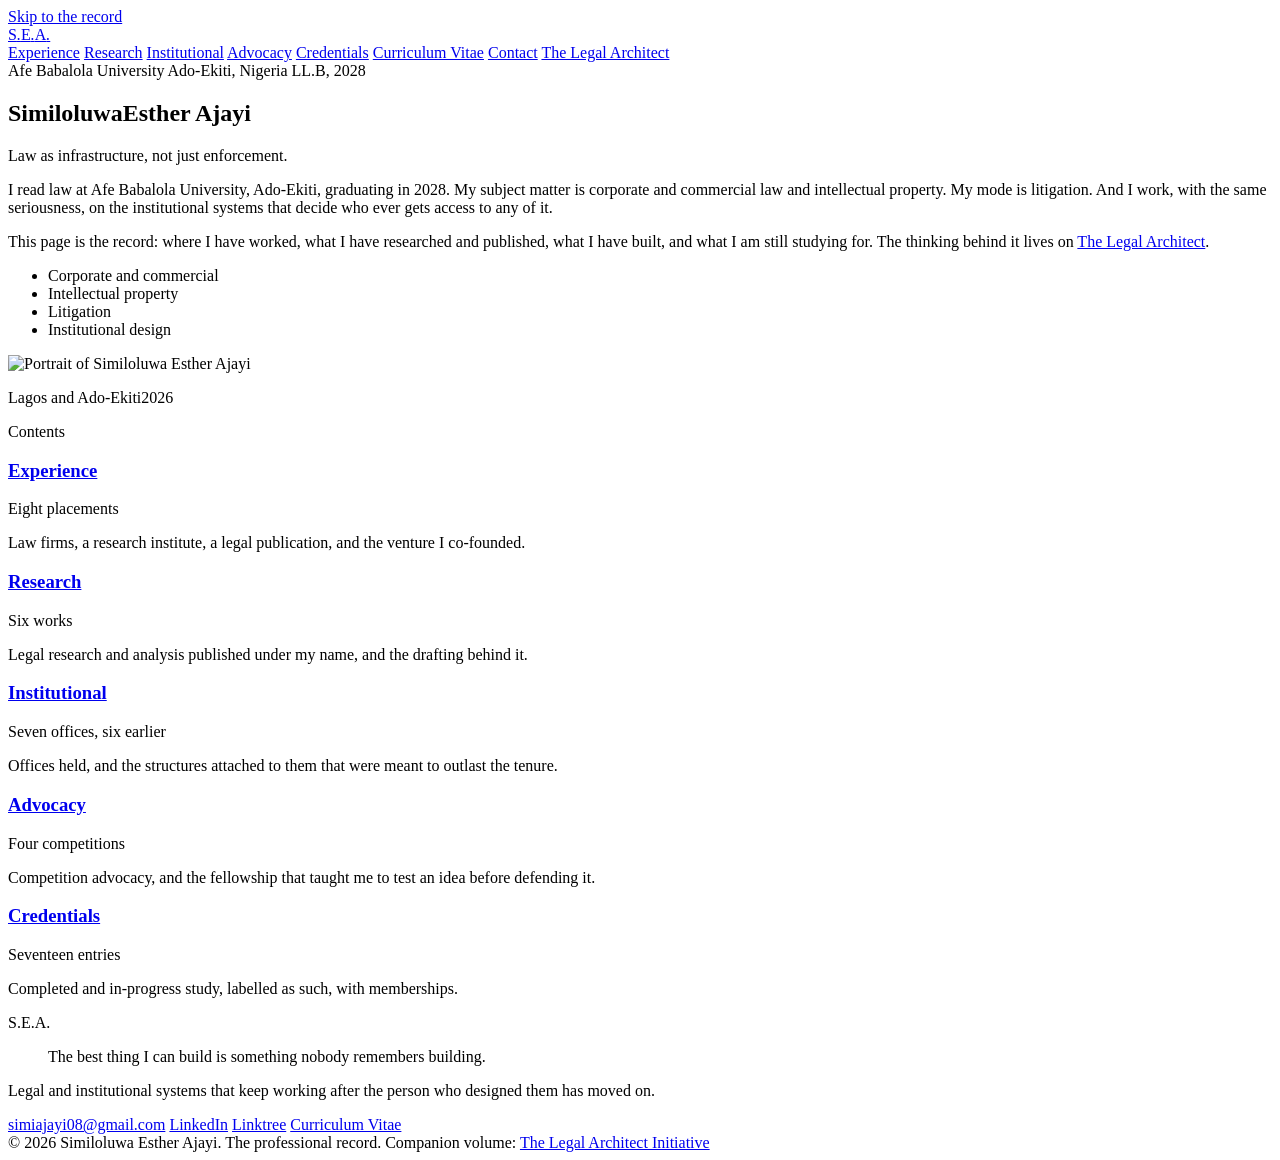
==== commit b253a5c6: "Add files via upload" ====
--- a/index.html
+++ b/index.html
@@ -4,404 +4,30 @@
 <meta charset="utf-8">
 <meta name="viewport" content="width=device-width, initial-scale=1">
 <title>Similoluwa Esther Ajayi</title>
-<meta name="description" content="The professional record of Similoluwa Esther Ajayi: legal placements, published research, institutional offices, advocacy and credentials.">
+<meta name="description" content="Law as infrastructure, not just enforcement. The professional record of Similoluwa Esther Ajayi.">
 <meta name="author" content="Similoluwa Esther Ajayi">
 <meta property="og:title" content="Similoluwa Esther Ajayi">
-<meta property="og:description" content="Law as infrastructure, not just enforcement. The professional record.">
+<meta property="og:description" content="Law as infrastructure, not just enforcement. The professional record of Similoluwa Esther Ajayi.">
 <meta property="og:type" content="profile">
+<link rel="icon" href="https://lh3.googleusercontent.com/d/1kjmTSw4Yr4mLYOx6JM98Cxa_8jwLDV5q">
+<link rel="apple-touch-icon" href="https://lh3.googleusercontent.com/d/1kjmTSw4Yr4mLYOx6JM98Cxa_8jwLDV5q">
 <link rel="preconnect" href="https://fonts.googleapis.com">
 <link rel="preconnect" href="https://fonts.gstatic.com" crossorigin>
-<link id="webfonts" rel="stylesheet" href="https://fonts.googleapis.com/css2?family=Bodoni+Moda:ital,opsz,wght@0,6..96,400..700;1,6..96,400..600&family=EB+Garamond:ital,wght@0,400..600;1,400..500&display=swap">
-<style>
-/* ============================================================
-   SIMILOLUWA ESTHER AJAYI  /  THE PROFESSIONAL RECORD
-   Palette drawn from the crowned butterfly: gilt on burnt ground,
-   with the wing's sapphire, violet, magenta and rose kept for the
-   jewel rail only.
-   Type: Bodoni Moda (the face cut into the monogram) and EB Garamond.
-   Structure: a bound volume. One gilt spine down the leaf, the
-   chapter name standing in the margin beside what you are reading.
-============================================================ */
-
-:root{
-  --ink:#0A0604;
-  --ink-2:#120B06;
-  --ink-3:#19100A;
-  --rule:#36271A;
-  --rule-soft:#241A11;
-
-  --gold:#D9A648;
-  --gold-br:#F4C56E;
-  --gold-dp:#8A6326;
-  --gold-ghost:#4A3519;
-
-  --cream:#F4ECDC;
-  --cream-dim:#CBBEA8;
-  --cream-mute:#9B8C74;
-
-  --sapphire:#4C86E8;
-  --violet:#BF70E1;
-  --magenta:#CC87C7;
-  --rose:#C16677;
-
-  --shell:1124px;
-  --pad:34px;
-  --margin:174px;
-
-  --display:"Bodoni Moda",ui-serif,Georgia,serif;
-  --text:"EB Garamond",Georgia,"Times New Roman",serif;
-}
-
-*,*::before,*::after{box-sizing:border-box}
-html{-webkit-text-size-adjust:100%}
-body{
-  margin:0;
-  background:var(--ink);
-  color:var(--cream);
-  font-family:var(--text);
-  font-size:19px;
-  line-height:1.62;
-  font-feature-settings:"liga" 1,"kern" 1,"onum" 1;
-  -webkit-font-smoothing:antialiased;
-}
-
-/* the ground is not flat black: a low warm bloom behind the masthead
-   and a faint ember at the foot, as light falling on dark leather */
-body::before{
-  content:"";position:fixed;inset:0;pointer-events:none;z-index:0;
-  background:
-    radial-gradient(130% 70% at 18% -12%, rgba(217,166,72,.085), transparent 62%),
-    radial-gradient(95% 55% at 88% 4%, rgba(191,112,225,.045), transparent 60%),
-    radial-gradient(120% 60% at 50% 112%, rgba(193,102,119,.05), transparent 64%);
-}
-body>*{position:relative;z-index:1}
-
-a{color:inherit}
-img{max-width:100%;display:block}
-h1,h2,h3,h4{margin:0;font-weight:400;font-family:var(--display)}
-p{margin:0}
-ul{margin:0;padding:0;list-style:none}
-
-.shell{max-width:var(--shell);margin:0 auto;padding:0 var(--pad)}
-
-/* ---------- the skip link ---------- */
-.skip{position:absolute;left:-9999px;top:0}
-.skip:focus{
-  left:12px;top:12px;z-index:60;background:var(--gold);color:#120B06;
-  padding:10px 18px;border-radius:2px;font-size:15px
-}
-
-/* ---------- masthead ---------- */
-.masthead{
-  position:sticky;top:0;z-index:40;
-  background:rgba(10,6,4,.82);
-  backdrop-filter:blur(14px) saturate(130%);
-  -webkit-backdrop-filter:blur(14px) saturate(130%);
-  border-bottom:1px solid var(--rule-soft);
-}
-.masthead .shell{
-  display:flex;align-items:baseline;justify-content:space-between;
-  gap:28px;padding-top:17px;padding-bottom:15px;
-}
-.monogram{
-  font-family:var(--display);font-size:21px;letter-spacing:.09em;
-  color:var(--cream);text-decoration:none;white-space:nowrap;
-}
-.monogram i{font-style:normal;color:var(--gold)}
-.mast-nav{display:flex;align-items:baseline;gap:25px;flex-wrap:wrap;justify-content:flex-end}
-.mast-nav a{
-  font-size:16.5px;color:var(--cream-dim);text-decoration:none;
-  padding-bottom:3px;border-bottom:1px solid transparent;white-space:nowrap;
-}
-.mast-nav a:hover,.mast-nav a:focus-visible{color:var(--cream);border-bottom-color:var(--gold)}
-.mast-nav .pipe{width:1px;height:15px;background:var(--rule);align-self:center}
-.mast-nav .ext{color:var(--gold);font-style:italic}
-.mast-nav .ext:hover{color:var(--gold-br)}
-@media (max-width:860px){
-  .masthead .shell{flex-direction:column;align-items:flex-start;gap:10px}
-  .mast-nav{
-    justify-content:flex-start;gap:21px;flex-wrap:nowrap;
-    width:100%;overflow-x:auto;scrollbar-width:none;
-    -ms-overflow-style:none;padding-bottom:2px;
-    -webkit-mask-image:linear-gradient(to right,#000 88%,transparent);
-    mask-image:linear-gradient(to right,#000 88%,transparent);
-  }
-  .mast-nav::-webkit-scrollbar{display:none}
-  .mast-nav a{font-size:16px}
-  .mast-nav .pipe{height:14px}
-}
-
-/* ---------- the leaf: gilt spine and margin ---------- */
-.leaf{position:relative}
-.leaf::before{
-  content:"";position:absolute;z-index:0;
-  left:calc(var(--pad) + var(--margin));top:0;bottom:0;width:1px;
-  background:linear-gradient(to bottom,
-    transparent 0, var(--gold-ghost) 3%, var(--gold-dp) 14%,
-    var(--gold-dp) 86%, var(--gold-ghost) 97%, transparent 100%);
-  transform-origin:top;
-}
-.chapter{
-  scroll-margin-top:104px;
-  display:grid;
-  grid-template-columns:var(--margin) minmax(0,1fr);
-  padding-top:86px;
-}
-.chapter:last-of-type{padding-bottom:0}
-.runner{
-  padding-right:30px;text-align:right;
-  position:sticky;top:112px;align-self:start;
-}
-.runner h2{
-  font-size:25px;line-height:1.18;color:var(--gold);
-  letter-spacing:.005em;
-}
-.runner .count{
-  display:block;margin-top:9px;font-size:15px;font-style:italic;
-  color:var(--cream-mute);
-}
-.column{padding-left:38px;min-width:0}
-.standfirst{
-  font-size:20.5px;color:var(--cream-dim);max-width:60ch;
-  margin-bottom:46px;
-}
-.standfirst em{color:var(--cream);font-style:italic}
-
-/* ---------- hero ---------- */
-.hero{
-  display:grid;grid-template-columns:var(--margin) minmax(0,1fr);
-  padding-top:78px;padding-bottom:16px;
-}
-.hero .plate{
-  padding-right:30px;text-align:right;color:var(--cream-mute);
-  font-size:15.5px;line-height:1.5;font-style:italic;padding-top:14px;
-}
-.hero .plate span{display:block}
-.hero .plate span+span{margin-top:7px}
-.hero .front{
-  padding-left:38px;display:grid;
-  grid-template-columns:minmax(0,1fr) 232px;gap:46px;align-items:end;
-}
-h1{
-  font-size:clamp(45px,5.7vw,82px);line-height:.94;letter-spacing:-.012em;
-  font-weight:500;
-}
-h1 .given{display:block}
-h1 .family{display:block;color:var(--gold)}
-.thesis{
-  font-family:var(--display);font-style:italic;font-weight:400;
-  font-size:clamp(23px,2.25vw,30px);line-height:1.26;
-  color:var(--cream);margin-top:34px;max-width:27ch;
-}
-.lede{margin-top:30px;max-width:56ch;color:var(--cream-dim)}
-.lede+.lede{margin-top:17px;font-size:18px;color:var(--cream-mute)}
-.lede a{color:var(--gold);text-decoration:none;border-bottom:1px solid var(--gold-dp)}
-.lede a:hover{color:var(--gold-br);border-bottom-color:var(--gold-br)}
-
-/* the jewel rail: the four wing stones, the only place colour appears */
-.rail{display:grid;grid-template-columns:repeat(2,max-content);gap:11px 38px;margin-top:40px}
-.rail li{display:flex;align-items:center;gap:11px;font-size:17px;color:var(--cream-dim)}
-.rail .stone{width:7px;height:7px;flex:none;border-radius:50%}
-.rail li:nth-child(1) .stone{background:var(--gold);box-shadow:0 0 9px rgba(217,166,72,.6)}
-.rail li:nth-child(2) .stone{background:var(--violet);box-shadow:0 0 9px rgba(191,112,225,.55)}
-.rail li:nth-child(3) .stone{background:var(--sapphire);box-shadow:0 0 9px rgba(76,134,232,.55)}
-.rail li:nth-child(4) .stone{background:var(--rose);box-shadow:0 0 9px rgba(193,102,119,.55)}
-
-/* portrait, in colour, in a gilt frame */
-.portrait{position:relative;padding:9px;background:var(--ink-2);border:1px solid var(--rule)}
-.portrait::after{
-  content:"";position:absolute;inset:0;pointer-events:none;
-  box-shadow:inset 0 0 0 1px rgba(217,166,72,.22);
-}
-.portrait img{aspect-ratio:4/5;object-fit:cover;width:100%;height:auto;filter:saturate(1.04) contrast(1.02)}
-.caption{
-  margin-top:13px;display:flex;justify-content:space-between;gap:14px;
-  font-size:14.5px;font-style:italic;color:var(--cream-mute);
-}
-
-/* ---------- entries ---------- */
-.entry{padding:32px 0;border-top:1px solid var(--rule-soft)}
-.entry:first-of-type{border-top:0;padding-top:0}
-.when{
-  font-size:15.5px;font-style:italic;color:var(--gold);
-  margin-bottom:9px;
-}
-.when .where{color:var(--cream-mute);font-style:italic}
-.when .where::before{content:" / ";color:var(--rule)}
-.role{font-size:28px;line-height:1.2;letter-spacing:-.004em}
-.house{
-  font-family:var(--display);font-size:18.5px;font-style:italic;
-  color:var(--gold);margin-top:7px;
-}
-.gloss{margin-top:15px;max-width:68ch;color:var(--cream-dim);font-size:18.5px}
-.gloss a{color:var(--gold);text-decoration:none;border-bottom:1px solid var(--gold-dp)}
-.gloss a:hover{color:var(--gold-br)}
-
-/* the itemised work: a hanging gilt fleuron, not a bullet dot */
-.work{margin-top:22px;max-width:70ch}
-.work li{
-  position:relative;padding-left:27px;font-size:18px;
-  color:var(--cream-dim);
-}
-.work li+li{margin-top:15px}
-.work li::before{
-  content:"";position:absolute;left:1px;top:.62em;
-  width:7px;height:7px;background:var(--gold);transform:rotate(45deg);
-  box-shadow:0 0 7px rgba(217,166,72,.45);
-}
-.work li b{font-weight:500;color:var(--cream)}
-.tally{
-  margin-top:24px;padding-top:17px;border-top:1px solid var(--rule-soft);
-  font-family:var(--display);font-style:italic;font-size:19px;color:var(--gold);
-}
-
-/* a quieter entry: the places that need a line, not a page */
-.brief{padding:26px 0;border-top:1px solid var(--rule-soft)}
-.brief .role{font-size:21.5px}
-.brief .gloss{margin-top:10px;font-size:18px}
-
-/* ---------- the published list ---------- */
-.works{margin-top:4px}
-.work-item{
-  padding:26px 0;border-top:1px solid var(--rule-soft);
-  display:grid;grid-template-columns:minmax(0,1fr) auto;gap:10px 34px;align-items:baseline;
-}
-.work-item:first-child{border-top:0;padding-top:0}
-.work-item .cite{font-size:21px;line-height:1.34;font-family:var(--display);color:var(--cream)}
-.work-item .cite em{font-style:italic}
-.work-item .organ{
-  font-size:16px;font-style:italic;color:var(--cream-mute);white-space:nowrap;text-align:right;
-}
-.work-item .organ b{font-weight:400;color:var(--gold);font-style:italic}
-@media (max-width:680px){
-  .work-item{grid-template-columns:1fr}
-  .work-item .organ{text-align:left;white-space:normal}
-}
-.coda{
-  margin-top:40px;padding-top:26px;border-top:1px solid var(--rule);
-  font-family:var(--display);font-style:italic;font-size:21px;color:var(--cream-dim);
-  max-width:62ch;
-}
-.coda a{color:var(--gold);text-decoration:none;border-bottom:1px solid var(--gold-dp)}
-.coda a:hover{color:var(--gold-br)}
-
-/* ---------- small headings inside a chapter ---------- */
-.rubric{
-  font-family:var(--display);font-size:16.5px;font-style:italic;
-  color:var(--gold);margin:56px 0 20px;
-  display:flex;align-items:center;gap:15px;
-}
-.rubric::after{content:"";flex:1;height:1px;background:var(--rule)}
-.rubric:first-child{margin-top:0}
-
-/* ---------- the credential register ---------- */
-.register{border-top:1px solid var(--rule-soft)}
-.reg-row{
-  display:grid;grid-template-columns:minmax(0,1fr) 150px;
-  gap:6px 30px;align-items:baseline;
-  padding:17px 0;border-bottom:1px solid var(--rule-soft);
-}
-.reg-row .item{font-size:19.5px;color:var(--cream)}
-.reg-row .item small{display:block;font-size:16.5px;font-style:italic;color:var(--cream-mute);margin-top:4px}
-.reg-row .state{font-size:16px;font-style:italic;text-align:right;color:var(--cream-mute)}
-.reg-row .state.done{color:var(--gold)}
-@media (max-width:680px){
-  .reg-row{grid-template-columns:1fr}
-  .reg-row .state{text-align:left}
-}
-
-/* ---------- the closing leaf ---------- */
-.colophon{
-  display:grid;grid-template-columns:var(--margin) minmax(0,1fr);
-  padding-top:96px;padding-bottom:84px;
-}
-.colophon .mark{padding-right:30px;text-align:right}
-.colophon .mark span{
-  font-family:var(--display);font-size:21px;letter-spacing:.09em;color:var(--gold);
-}
-.colophon .said{padding-left:38px}
-.colophon blockquote{
-  margin:0;font-family:var(--display);font-weight:400;
-  font-size:clamp(28px,3.9vw,50px);line-height:1.1;letter-spacing:-.01em;
-  color:var(--cream);max-width:34ch;
-}
-.colophon .after{margin-top:26px;font-size:20px;color:var(--cream-dim);max-width:52ch;font-style:italic;font-family:var(--display)}
-
-/* ---------- foot ---------- */
-footer{border-top:1px solid var(--rule);background:var(--ink-2)}
-footer .shell{padding-top:40px;padding-bottom:44px}
-.foot-links{display:flex;flex-wrap:wrap;gap:13px 30px}
-.foot-links a{font-size:18px;color:var(--cream-dim);text-decoration:none;border-bottom:1px solid var(--rule)}
-.foot-links a:hover{color:var(--cream);border-bottom-color:var(--gold)}
-.foot-rule{height:1px;background:var(--rule-soft);margin:30px 0 24px}
-.foot-base{
-  display:flex;flex-wrap:wrap;gap:9px 26px;justify-content:space-between;
-  font-size:16px;color:var(--cream-mute);font-style:italic;
-}
-.foot-base a{color:var(--gold);text-decoration:none}
-.foot-base a:hover{color:var(--gold-br)}
-
-/* ---------- focus ---------- */
-:focus-visible{outline:2px solid var(--gold-br);outline-offset:3px;border-radius:1px}
-
-/* ---------- the single orchestrated moment: the leaf opens ---------- */
-@keyframes gild{from{transform:scaleY(0)}to{transform:scaleY(1)}}
-@keyframes rise{from{opacity:0;transform:translateY(16px)}to{opacity:1;transform:none}}
-.leaf::before{animation:gild 1500ms cubic-bezier(.16,1,.3,1) both}
-h1 .given{animation:rise 820ms cubic-bezier(.16,1,.3,1) 120ms both}
-h1 .family{animation:rise 820ms cubic-bezier(.16,1,.3,1) 250ms both}
-.thesis{animation:rise 820ms cubic-bezier(.16,1,.3,1) 400ms both}
-.portrait{animation:rise 900ms cubic-bezier(.16,1,.3,1) 330ms both}
-@media (prefers-reduced-motion:no-preference){html{scroll-behavior:smooth}}
-@media (prefers-reduced-motion:reduce){
-  *,*::before,*::after{animation:none!important;transition:none!important}
-}
-
-/* ---------- the volume, unbound: narrow viewports ---------- */
-@media (max-width:900px){
-  :root{--margin:0px;--pad:24px}
-  .leaf::before{display:none}
-  .hero,.chapter,.colophon{grid-template-columns:1fr}
-  .hero{padding-top:52px}
-  .hero .front{padding-left:0;grid-template-columns:1fr;gap:40px;align-items:start}
-  .hero .plate{
-    padding:0 0 26px;text-align:left;
-    display:flex;flex-wrap:wrap;gap:4px 20px;
-  }
-  .hero .plate span+span{margin-top:0}
-  .column,.colophon .said{padding-left:0}
-  .chapter{padding-top:64px}
-  .runner{
-    position:static;padding:0 0 26px;text-align:left;
-    border-bottom:1px solid var(--rule);margin-bottom:34px;
-  }
-  .runner h2{font-size:30px}
-  .runner .count{margin-top:6px}
-  .colophon .mark{padding:0 0 26px;text-align:left}
-  .portrait{max-width:264px}
-  .hero .front{gap:34px}
-  .rail{grid-template-columns:1fr;gap:9px;margin-top:34px}
-  body{font-size:18px}
-}
-@media (max-width:560px){
-  .role{font-size:24px}
-  .thesis{margin-top:26px}
-  .rail{gap:0 24px}
-}
-</style>
+<link rel="stylesheet" href="https://fonts.googleapis.com/css2?family=Bodoni+Moda:ital,opsz,wght@0,6..96,400..700;1,6..96,400..600&family=EB+Garamond:ital,wght@0,400..600;1,400..500&display=swap">
+<link rel="stylesheet" href="assets/site.css">
 </head>
 <body>
 <a class="skip" href="#main">Skip to the record</a>
 
 <header class="masthead">
   <div class="shell">
-    <a class="monogram" href="#main">S<i>.</i>E<i>.</i>A<i>.</i></a>
-    <nav class="mast-nav" aria-label="Sections">
-      <a href="#experience">Experience</a>
-      <a href="#research">Research</a>
-      <a href="#institutional">Institutional</a>
-      <a class="fold" href="#advocacy">Advocacy</a>
-      <a class="fold" href="#credentials">Credentials</a>
+    <a class="monogram" href="index.html">S<i>.</i>E<i>.</i>A<i>.</i></a>
+    <nav class="mast-nav" aria-label="Contents">
+      <a href="experience.html">Experience</a>
+      <a href="research.html">Research</a>
+      <a href="institutional.html">Institutional</a>
+      <a href="advocacy.html">Advocacy</a>
+      <a href="credentials.html">Credentials</a>
       <span class="pipe" aria-hidden="true"></span>
       <a href="https://drive.google.com/file/d/1BMjng7qNnUp8rgNAZI5Ce51cQnbKRFc3/view?usp=drive_link" target="_blank" rel="noopener">Curriculum Vitae</a>
       <a href="mailto:simiajayi08@gmail.com">Contact</a>
@@ -413,7 +39,6 @@
 <main id="main">
 <div class="shell leaf">
 
-  <!-- ====================== FRONTISPIECE ====================== -->
   <section class="hero" aria-labelledby="name">
     <div class="plate">
       <span>Afe Babalola University</span>
@@ -453,455 +78,37 @@
     </div>
   </section>
 
-  <!-- ====================== EXPERIENCE ====================== -->
-  <section class="chapter" id="experience" aria-labelledby="h-exp">
-    <div class="runner"><h2 id="h-exp">Experience</h2><span class="count">Eight placements</span></div>
-    <div class="column">
-      <p class="standfirst">
-        Work carried out inside law firms, a research institute and a legal
-        publication, with the supervision and the output stated plainly.
-      </p>
-
-      <article class="entry">
-        <p class="when">June to August 2026 <span class="where">Lagos, on site</span></p>
-        <h3 class="role">Summer Legal Intern</h3>
-        <p class="house">SimmonsCooper Partners</p>
-        <p class="gloss">
-          A two&#8209;month placement across the firm's commercial and dispute
-          resolution practice, supervised by Mrs Oluwadara Omoyele.
-        </p>
-        <ul class="work">
-          <li><b>Fourteen assignments across eight supervising lawyers,</b> spanning legal
-            research, litigation support, case analysis and transactional drafting.</li>
-          <li><b>Four research papers:</b> corporate governance at its intersection with
-            mergers and acquisitions under CAMA 2020, the FCCPA 2018 and the NCCG 2018;
-            the erosion of privity of contract in triangular employment; the origins and
-            modern shape of competition law; and the regulatory framework for smart
-            microgrids under the Electricity Act 2023.</li>
-          <li><b>Three case summaries,</b> and sittings attended at the Federal High Court,
-            the National Industrial Court and the High Court of Lagos State, preparing
-            memoranda to file and records of proceedings. In an employment and tenancy
-            dispute I identified legal points overlooked by counsel before final judgment.</li>
-          <li><b>Drafting:</b> a shareholders' agreement for a two&#8209;party joint venture
-            under CAMA 2020 covering non&#8209;cash consideration, reserved matters,
-            pre&#8209;emption, deadlock and exit; and a written advisory setting out six
-            preliminary and twelve trial objections with their statutory basis and timing.</li>
-          <li><b>A research memorandum on private living trusts in Nigeria:</b> statutory
-            recognition, asset perfection by class, tax treatment, and a
-            clause&#8209;by&#8209;clause audit of a sample trust deed.</li>
-        </ul>
-      </article>
-
-      <article class="entry">
-        <p class="when">2025 <span class="where">Lagos</span></p>
-        <h3 class="role">Legal Intern</h3>
-        <p class="house">Wole Olanipekun &amp; Co.</p>
-        <p class="gloss">
-          Legal research, litigation support and drafting within a Nigerian litigation
-          and corporate advisory practice, including structured case analysis for
-          matters in active conduct.
-        </p>
-      </article>
-
-      <article class="entry">
-        <p class="when">2026 to present <span class="where">Ado&#8209;Ekiti</span></p>
-        <h3 class="role">Research Assistant</h3>
-        <p class="house">OGEES Institute, Afe Babalola University</p>
-        <p class="gloss">
-          Research within the institute's environmental, social and governance work.
-        </p>
-      </article>
-
-      <article class="entry">
-        <p class="when">July to August 2026 <span class="where">Remote</span></p>
-        <h3 class="role">Legal Intern and Editorial Contributor</h3>
-        <p class="house">Record of Law</p>
-        <p class="gloss">
-          Research&#8209;led legal writing and case analysis. Two articles and one case
-          summary published; all are listed under Research below.
-        </p>
-      </article>
-
-      <article class="entry">
-        <p class="when">June 2026 to 2027 <span class="where">Remote, one&#8209;year programme</span></p>
-        <h3 class="role">International Law Intern</h3>
-        <p class="house">Lex Lata Centre for International Law and Comparative Constitutionalism in Africa</p>
-        <p class="gloss">
-          A year&#8209;long programme in structured legal research and comparative
-          analysis, with an international cohort of law students and emerging
-          practitioners.
-        </p>
-      </article>
-
-      <article class="entry">
-        <p class="when">August to September 2026 <span class="where">Nigeria</span></p>
-        <h3 class="role">Legal Intern</h3>
-        <p class="house">Adeola Oyinlade &amp; Co.</p>
-        <p class="gloss">Assigned research tasks culminating in a presentation to the firm.</p>
-      </article>
-
-      <article class="brief">
-        <h3 class="role">Ogundipe &amp; Akinduro LP</h3>
-        <p class="gloss">
-          Co&#8209;authored
-          <a href="https://www.linkedin.com/pulse/nigerias-oil-reform-crossroads-did-pia-deliver-just-ao81e/" target="_blank" rel="noopener">a published analysis of the Petroleum Industry Act</a>
-          with members of the firm.
-        </p>
-      </article>
-
-      <article class="brief">
-        <p class="when">2025 to 2026</p>
-        <h3 class="role">Advisory Engagement</h3>
-        <p class="house">NECore Technologies</p>
-        <p class="gloss">
-          Advisory support to an early&#8209;stage identity and verification venture on
-          user onboarding, compliance considerations and positioning.
-        </p>
-      </article>
-
-      <p class="rubric">Founded</p>
-
-      <article class="entry" style="border-top:0;padding-top:0">
-        <p class="when">August 2026 to present <span class="where">Nigeria, four campuses</span></p>
-        <h3 class="role">Co&#8209;founder, Chief Legal and Compliance Officer</h3>
-        <p class="house">MURA, student opportunity discovery platform</p>
-        <p class="gloss">
-          Nigerian students find internships through open tabs and unvetted broadcasts,
-          and those without an existing network never see the roles that are never
-          advertised. MURA gathers those fragmented channels into a single verified feed
-          and matches openings against a student's profile.
-        </p>
-        <ul class="work">
-          <li>One of four founders drawn from four Nigerian universities. I hold the legal
-            and compliance function: entity structure, terms of use, listing verification
-            standards, and the framework governing student data as the platform scales.</li>
-          <li>Built from discovery research rather than assumption. A fourteen&#8209;student
-            survey across four states, in which nine identified information, access or
-            network barriers as their principal obstacle. Validation across ten campuses
-            is underway.</li>
-          <li>Freemium by design: discovery stays free, with advanced matching, priority
-            alerts and deadline tracking in the paid tier. Working prototype; raising to
-            reach product&#8209;market validation.</li>
-        </ul>
-      </article>
-    </div>
-  </section>
-
-  <!-- ====================== RESEARCH ====================== -->
-  <section class="chapter" id="research" aria-labelledby="h-res">
-    <div class="runner"><h2 id="h-res">Research</h2><span class="count">Published and drafted</span></div>
-    <div class="column">
-      <p class="standfirst">
-        Legal research and analysis published under my name. The essays and the
-        commentary live on the other site, where the thinking belongs.
-      </p>
-
-      <p class="rubric">Published legal research</p>
-      <div class="works">
-        <div class="work-item">
-          <p class="cite">Corporate Governance, Directors' Duties and ESG Integration: A Comparative Analysis of Emerging Market Standards</p>
-          <p class="organ"><b>Record of Law</b><br>September 2026</p>
-        </div>
-        <div class="work-item">
-          <p class="cite">Case analysis: <em>Prest v Petrodel Resources Ltd and Others</em> [2013] UKSC 34</p>
-          <p class="organ"><b>Record of Law</b><br>2026</p>
-        </div>
-        <div class="work-item">
-          <p class="cite">Nigeria's Oil Reform at a Crossroads: Did the PIA Deliver, or Just Repackage the Problem?</p>
-          <p class="organ"><b>Ogundipe &amp; Akinduro LP</b><br>co&#8209;authored, 2026</p>
-        </div>
-        <div class="work-item">
-          <p class="cite">Private living trusts in Nigerian estate planning</p>
-          <p class="organ"><b>Record of Law</b><br>forthcoming</p>
-        </div>
+  <section class="toc" aria-labelledby="toc-h">
+    <div class="label"><span id="toc-h">Contents</span></div>
+    <div class="list">
+      <div class="cnt-row">
+        <h3><a href="experience.html">Experience</a></h3>
+        <p class="fig">Eight placements</p>
+        <p class="say">Law firms, a research institute, a legal publication, and the venture I co&#8209;founded.</p>
       </div>
-
-      <p class="rubric">Research and drafting</p>
-      <div class="works">
-        <div class="work-item">
-          <p class="cite">Intellectual property and sport</p>
-          <p class="organ"><b>ABUAD IP Club</b><br>podcast and essay programme</p>
-        </div>
-        <div class="work-item">
-          <p class="cite">Briefs, originating processes and mediation scenarios</p>
-          <p class="organ"><b>Aequitas Student Chamber</b><br>ADR Committee</p>
-        </div>
+      <div class="cnt-row">
+        <h3><a href="research.html">Research</a></h3>
+        <p class="fig">Six works</p>
+        <p class="say">Legal research and analysis published under my name, and the drafting behind it.</p>
       </div>
-
-      <p class="coda">
-        The essays, the commentary and the Ajebutter Papers are on
-        <a href="https://official-similoluwaestherajayi.github.io/Similoluwa-Esther-Ajayi-The-Legal-Architect-Initiative/#writing" target="_blank" rel="noopener">The Legal Architect</a>.
-      </p>
-    </div>
-  </section>
-
-  <!-- ====================== INSTITUTIONAL ====================== -->
-  <section class="chapter" id="institutional" aria-labelledby="h-inst">
-    <div class="runner"><h2 id="h-inst">Institutional</h2><span class="count">Systems, not posts</span></div>
-    <div class="column">
-      <p class="standfirst">
-        Offices held, and the structures attached to them that were <em>meant to outlast
-        the tenure</em>.
-      </p>
-
-      <article class="entry">
-        <p class="when">May 2026 to present <span class="where">Afe Babalola University</span></p>
-        <h3 class="role">Director, Opportunity Office</h3>
-        <p class="house">ABUAD Law Students' Society</p>
-        <p class="gloss">
-          An office built to make access institutional rather than
-          person&#8209;dependent, so that a student's chance of hearing about a
-          scholarship, an internship or a fellowship does not depend on who they
-          happen to know.
-        </p>
-        <ul class="work">
-          <li>Established the <b>Undergraduate and Graduate Opportunity Desks,</b> covering
-            different stages of the student to professional pipeline, together with the
-            tracking, dissemination and handover procedures the office runs on.</li>
-          <li>Designing the <b>ABUAD LSS Opportunity and Professional Development
-            Platform</b> in four layers. <em>Discover,</em> an opportunity database with
-            structured metadata so a student can filter rather than scroll.
-            <em>Prepare,</em> an application readiness lab with review before submission.
-            <em>Develop,</em> a skills programme. <em>Track,</em> an application tracker
-            that follows each submission to its outcome.</li>
-          <li>Two governing decisions precede the build. Access is permanently free,
-            because a student should never pay to discover a fellowship disseminated by
-            their own institution; cost attaches only to advanced training. And no officer
-            owns the platform: the institution owns the infrastructure, the office holds
-            the function, and whoever occupies it operates it.</li>
-          <li>Working toward adoption through the Students' Representative Council across
-            the other ABUAD colleges.</li>
-        </ul>
-        <p class="tally">300+ opportunities disseminated. 400+ students reached. 100+ applications supported.</p>
-      </article>
-
-      <article class="entry">
-        <p class="when">October 2026 to present <span class="where">Afe Babalola University</span></p>
-        <h3 class="role">Director, Professional Development Committee</h3>
-        <p class="house">ABUAD Law Students' Society</p>
-        <p class="gloss">
-          Appointed to direct the Society's professional development programming, and
-          confirmed in office following screening by the Legislative House under
-          section 16(5) of the CLSS 2026.
-        </p>
-      </article>
-
-      <article class="entry">
-        <p class="when">2026 to present <span class="where">South&#8209;West Nigeria</span></p>
-        <h3 class="role">Zonal Head of Programmes</h3>
-        <p class="house">Law Students' Association of Nigeria, South&#8209;West</p>
-        <p class="gloss">
-          Programme planning and coordination across the zone, working with State
-          Directors and their deputies.
-        </p>
-        <ul class="work">
-          <li>Set baseline documentation and reporting expectations for State Directorates.</li>
-          <li>Established the Zonal Committee of Programmes to allow structured delegation.</li>
-          <li>Built handover and transition mechanisms so that each administration does
-            not start from nothing.</li>
-        </ul>
-        <p class="tally">Six states coordinated. Two programmes delivered.</p>
-      </article>
-
-      <article class="entry">
-        <p class="when">July 2026 to present <span class="where">Ado&#8209;Ekiti, hybrid</span></p>
-        <h3 class="role">Campus Ambassador</h3>
-        <p class="house">Commonwealth Students' Association</p>
-        <p class="gloss">
-          Appointed by the CSA Executive Committee as the sole representative for Afe
-          Babalola University, working with national and regional coordinators on
-          student development and advocacy programming.
-        </p>
-      </article>
-
-      <article class="entry">
-        <p class="when">2026 to 2027</p>
-        <h3 class="role">Member, Programmes Committee</h3>
-        <p class="house">International Law Association, Nigerian Branch, Young Members Committee</p>
-        <p class="gloss">
-          Appointed to the Programmes Committee of the Technical Planning Committee for
-          the 2027 YMC Conference.
-        </p>
-      </article>
-
-      <article class="entry">
-        <h3 class="role">Head, College Liaison Officers</h3>
-        <p class="house">Data Protection and Privacy Club</p>
-        <p class="gloss">
-          Lead the college liaison officers and campus ambassadors who carry the club's
-          work across the colleges of the university. Previously Events and Training
-          Coordinator, April 2025 to 2026, running a two&#8209;day UN digital activism
-          conference, End Digital Violence Against Women and the Girl Child.
-        </p>
-      </article>
-
-      <p class="rubric">Earlier offices, 2024 to June 2026</p>
-      <div class="register">
-        <div class="reg-row">
-          <p class="item">Head of Research
-            <small>Aequitas Student Chamber. Briefs, originating processes and moot materials for Chamber Week.</small></p>
-          <p class="state">2025 to 2026</p>
-        </div>
-        <div class="reg-row">
-          <p class="item">ADR Committee
-            <small>Mediation scenarios for ADR Day and arbitration scenarios for Law Week.</small></p>
-          <p class="state">2025 to 2026</p>
-        </div>
-        <div class="reg-row">
-          <p class="item">Academic Committee
-            <small>ABUAD Intellectual Property Club. Lead researcher and drafter for the podcast and essay programmes.</small></p>
-          <p class="state">2025 to 2026</p>
-        </div>
-        <div class="reg-row">
-          <p class="item">Academic Mentor
-            <small>SRC Mentorship Committee. Tutorials and transition support for 100L and 200L direct&#8209;entry students.</small></p>
-          <p class="state">2024 to 2026</p>
-        </div>
-        <div class="reg-row">
-          <p class="item">Member, Literary and Debate Society
-            <small>Academic Committee, LSS ABUAD.</small></p>
-          <p class="state">2024 to 2026</p>
-        </div>
-        <div class="reg-row">
-          <p class="item">Student ambassadorships
-            <small>My Lexova AI, named Campus Ambassador of the Month. Cowrywise. LawGlobal Hub. Naos Simulations.</small></p>
-          <p class="state">2025 to 2026</p>
-        </div>
+      <div class="cnt-row">
+        <h3><a href="institutional.html">Institutional</a></h3>
+        <p class="fig">Seven offices, six earlier</p>
+        <p class="say">Offices held, and the structures attached to them that were meant to outlast the tenure.</p>
+      </div>
+      <div class="cnt-row">
+        <h3><a href="advocacy.html">Advocacy</a></h3>
+        <p class="fig">Four competitions</p>
+        <p class="say">Competition advocacy, and the fellowship that taught me to test an idea before defending it.</p>
+      </div>
+      <div class="cnt-row">
+        <h3><a href="credentials.html">Credentials</a></h3>
+        <p class="fig">Seventeen entries</p>
+        <p class="say">Completed and in&#8209;progress study, labelled as such, with memberships.</p>
       </div>
     </div>
   </section>
 
-  <!-- ====================== ADVOCACY ====================== -->
-  <section class="chapter" id="advocacy" aria-labelledby="h-adv">
-    <div class="runner"><h2 id="h-adv">Advocacy</h2><span class="count">On your feet</span></div>
-    <div class="column">
-      <p class="standfirst">
-        Competition advocacy, and the fellowship that taught me to test an idea
-        before defending it.
-      </p>
-
-      <article class="entry">
-        <h3 class="role">Competition advocacy</h3>
-        <ul class="work">
-          <li><b>Counsel,</b> National Maritime Moot Competition.</li>
-          <li><b>Researcher and legal drafter,</b> National Data Protection Moot Competition.</li>
-          <li><b>Lead Counsel,</b> Aequitas Chamber.</li>
-          <li><b>Counsel,</b> Law Week moot competitions, 2024 to 2026.</li>
-        </ul>
-      </article>
-
-      <article class="entry">
-        <h3 class="role">Student Fellow</h3>
-        <p class="house">The Bridge Program</p>
-        <p class="gloss">
-          A year&#8209;long experiential programme. Residential bootcamp completed, and
-          continuing for the remainder of the year, on problem validation, market sizing
-          and business modelling.
-        </p>
-      </article>
-    </div>
-  </section>
-
-  <!-- ====================== CREDENTIALS ====================== -->
-  <section class="chapter" id="credentials" aria-labelledby="h-cred">
-    <div class="runner"><h2 id="h-cred">Credentials</h2><span class="count">Professional formation</span></div>
-    <div class="column">
-      <p class="standfirst">
-        Completed and in&#8209;progress study is labelled as such. I am not yet licensed
-        to practise, and nothing here says otherwise.
-      </p>
-
-      <p class="rubric">WIPO Academy</p>
-      <div class="register">
-        <div class="reg-row">
-          <p class="item">DL101, General Course on Intellectual Property</p>
-          <p class="state done">Completed, 2024</p>
-        </div>
-        <div class="reg-row">
-          <p class="item">DL201, Copyright and Related Rights</p>
-          <p class="state done">Completed</p>
-        </div>
-        <div class="reg-row">
-          <p class="item">DL178, Patent Analytics</p>
-          <p class="state">In progress</p>
-        </div>
-        <div class="reg-row">
-          <p class="item">DL410, Intellectual Property Enforcement</p>
-          <p class="state">In progress</p>
-        </div>
-        <div class="reg-row">
-          <p class="item">DL451, Intellectual Property Audit</p>
-          <p class="state">In progress</p>
-        </div>
-        <div class="reg-row">
-          <p class="item">DL511v2, Software Licensing, including Open Source</p>
-          <p class="state">In progress</p>
-        </div>
-      </div>
-
-      <p class="rubric">Further study</p>
-      <div class="register">
-        <div class="reg-row">
-          <p class="item">Chartered Secretaryship and Administration
-            <small>Institute of Chartered Secretaries and Administrators of Nigeria</small></p>
-          <p class="state">Associate examinations</p>
-        </div>
-        <div class="reg-row">
-          <p class="item">Chartered Institute of Arbitrators
-            <small>Associate membership, ACIArb</small></p>
-          <p class="state">Sitting 2027</p>
-        </div>
-        <div class="reg-row">
-          <p class="item">AI, Justice and the Rule of Law
-            <small>Sa&#239;d Business School, University of Oxford</small></p>
-          <p class="state done">Completed</p>
-        </div>
-        <div class="reg-row">
-          <p class="item">Advanced Legal Research and Writing
-            <small>Legal Diamonds Academy</small></p>
-          <p class="state done">Completed</p>
-        </div>
-        <div class="reg-row">
-          <p class="item">Digital Business and Enterprise Training
-            <small>WIDB and Microsoft</small></p>
-          <p class="state done">Completed</p>
-        </div>
-      </div>
-
-      <p class="rubric">Memberships</p>
-      <div class="register">
-        <div class="reg-row">
-          <p class="item">Young International Arbitration Group
-            <small>London Court of International Arbitration</small></p>
-          <p class="state">Member</p>
-        </div>
-        <div class="reg-row">
-          <p class="item">American Bar Association</p>
-          <p class="state">Student member</p>
-        </div>
-        <div class="reg-row">
-          <p class="item">West African Law Students' Association</p>
-          <p class="state">Student member</p>
-        </div>
-        <div class="reg-row">
-          <p class="item">Energy Institute, United Kingdom</p>
-          <p class="state">Student member</p>
-        </div>
-        <div class="reg-row">
-          <p class="item">International Law Association, Nigerian Branch
-            <small>Young Members Committee</small></p>
-          <p class="state">Member</p>
-        </div>
-        <div class="reg-row">
-          <p class="item">Student societies
-            <small>ABUAD Intellectual Property Club. Data Protection and Privacy Club. Aequitas Student Chamber.</small></p>
-          <p class="state">Member</p>
-        </div>
-      </div>
-    </div>
-  </section>
-
-  <!-- ====================== COLOPHON ====================== -->
   <section class="colophon" aria-label="Closing">
     <div class="mark"><span>S.E.A.</span></div>
     <div class="said">
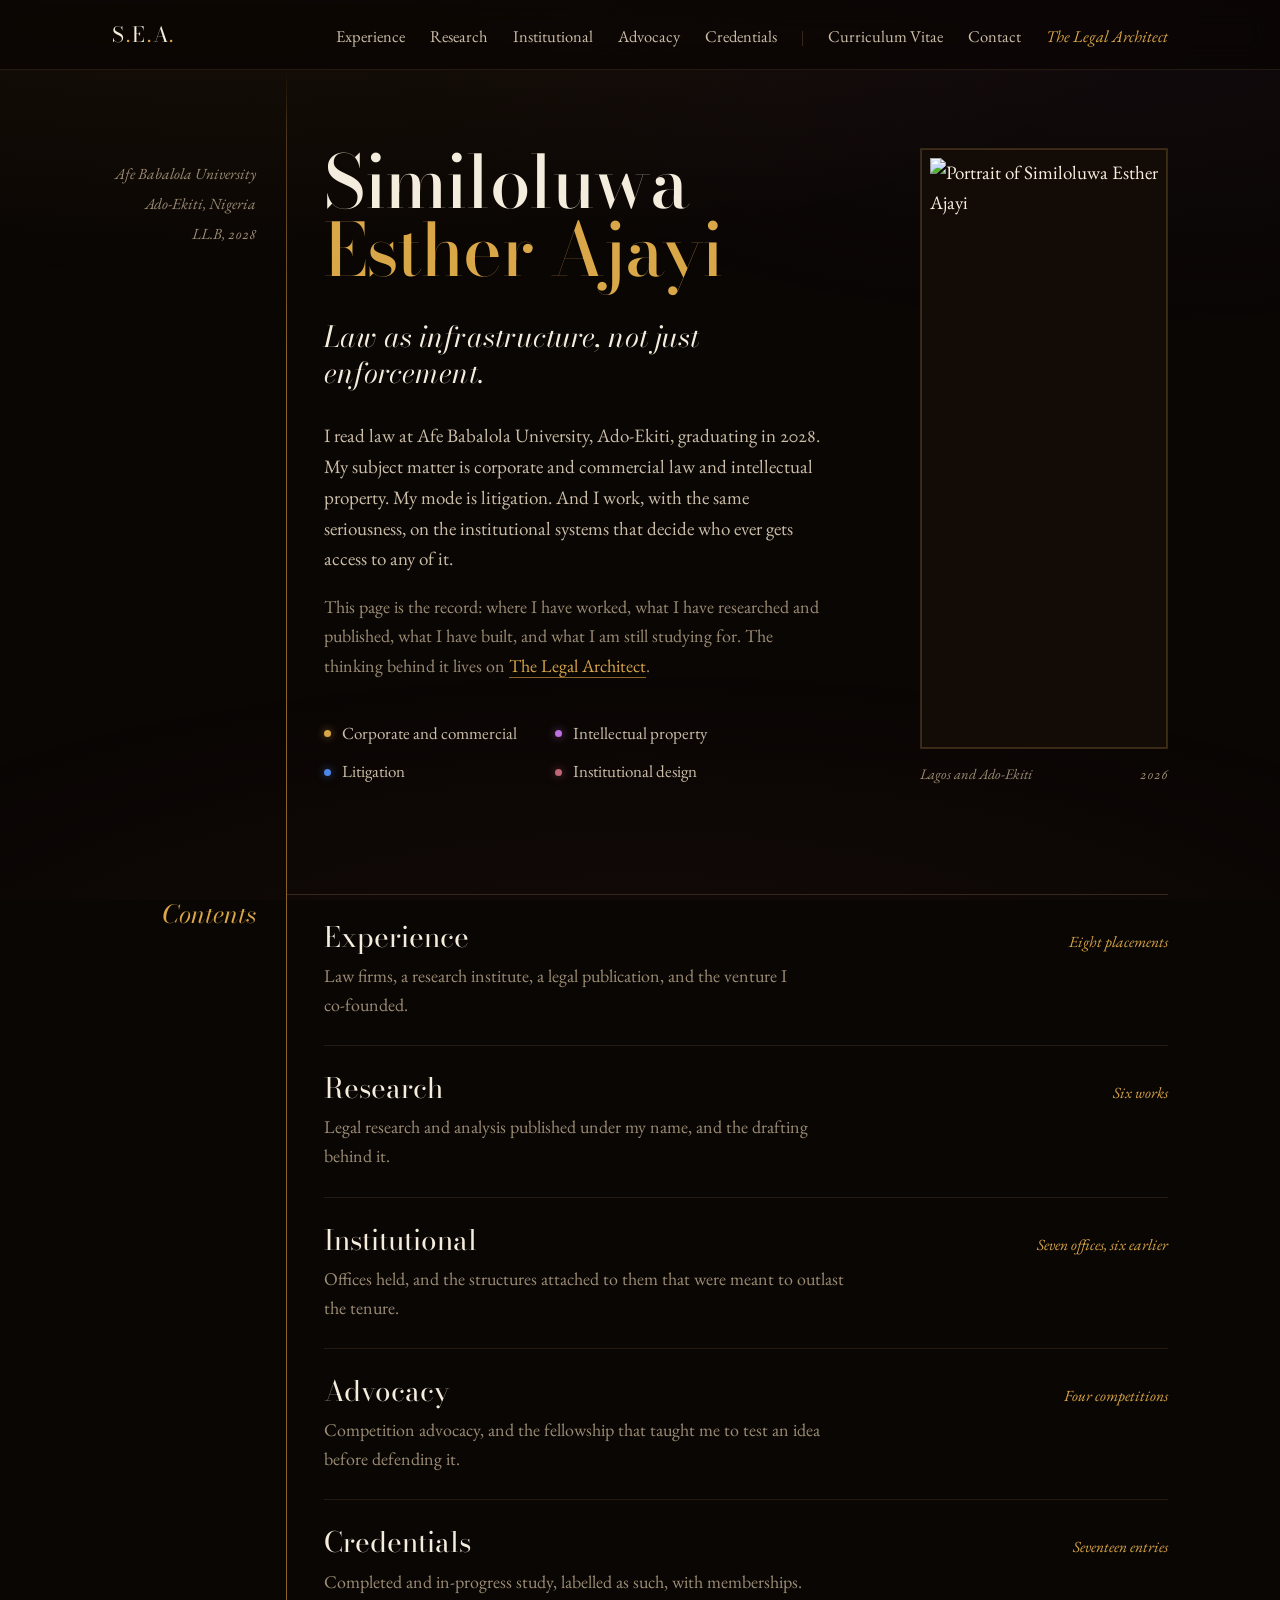
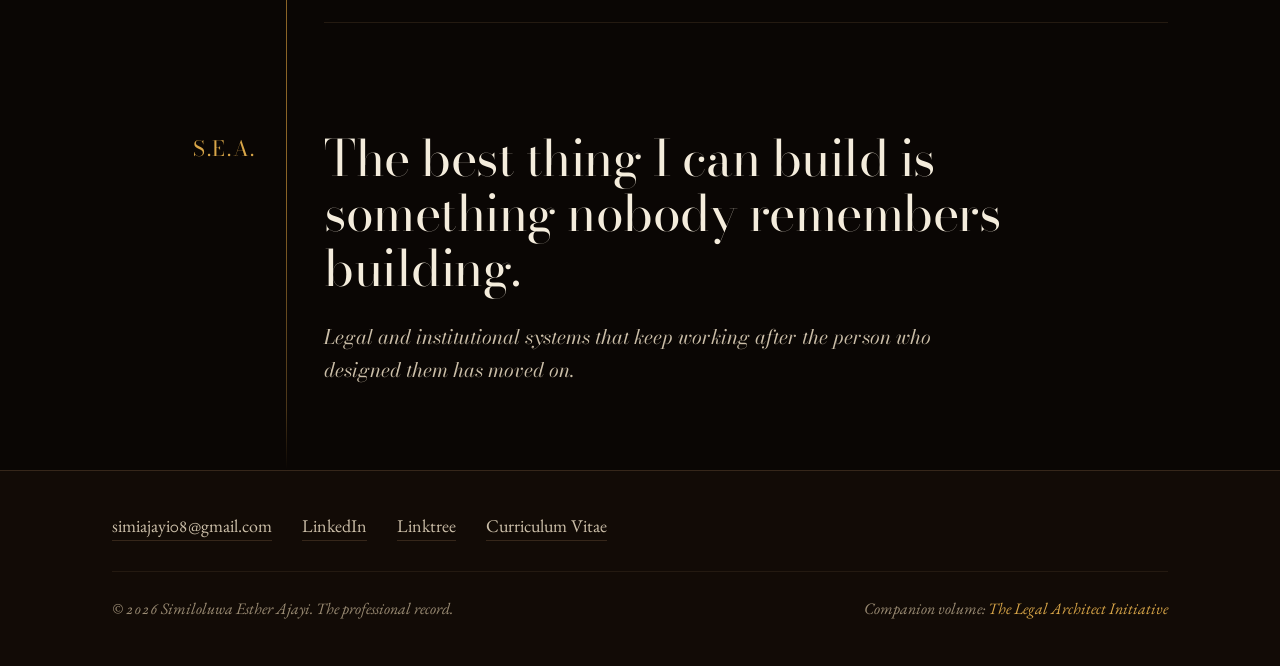
==== commit 129adba0: "Add files via upload" ====
--- a/index.html
+++ b/index.html
@@ -14,7 +14,452 @@
 <link rel="preconnect" href="https://fonts.googleapis.com">
 <link rel="preconnect" href="https://fonts.gstatic.com" crossorigin>
 <link rel="stylesheet" href="https://fonts.googleapis.com/css2?family=Bodoni+Moda:ital,opsz,wght@0,6..96,400..700;1,6..96,400..600&family=EB+Garamond:ital,wght@0,400..600;1,400..500&display=swap">
-<link rel="stylesheet" href="assets/site.css">
+<style>
+
+/* ============================================================
+   SIMILOLUWA ESTHER AJAYI  /  THE PROFESSIONAL RECORD
+   Palette drawn from the crowned butterfly: gilt on burnt ground,
+   with the wing's sapphire, violet, magenta and rose kept for the
+   jewel rail only.
+   Type: Bodoni Moda (the face cut into the monogram) and EB Garamond.
+   Structure: a bound volume. One gilt spine down the leaf, the
+   chapter name standing in the margin beside what you are reading.
+============================================================ */
+
+:root{
+  --ink:#0A0604;
+  --ink-2:#120B06;
+  --ink-3:#19100A;
+  --rule:#36271A;
+  --rule-soft:#241A11;
+
+  --gold:#D9A648;
+  --gold-br:#F4C56E;
+  --gold-dp:#8A6326;
+  --gold-ghost:#4A3519;
+
+  --cream:#F4ECDC;
+  --cream-dim:#CBBEA8;
+  --cream-mute:#9B8C74;
+
+  --sapphire:#4C86E8;
+  --violet:#BF70E1;
+  --magenta:#CC87C7;
+  --rose:#C16677;
+
+  --shell:1124px;
+  --pad:34px;
+  --margin:174px;
+
+  --display:"Bodoni Moda",ui-serif,Georgia,serif;
+  --text:"EB Garamond",Georgia,"Times New Roman",serif;
+}
+
+*,*::before,*::after{box-sizing:border-box}
+html{-webkit-text-size-adjust:100%}
+body{
+  margin:0;
+  background:var(--ink);
+  color:var(--cream);
+  font-family:var(--text);
+  font-size:19px;
+  line-height:1.62;
+  font-feature-settings:"liga" 1,"kern" 1,"onum" 1;
+  -webkit-font-smoothing:antialiased;
+}
+
+/* the ground is not flat black: a low warm bloom behind the masthead
+   and a faint ember at the foot, as light falling on dark leather */
+body::before{
+  content:"";position:fixed;inset:0;pointer-events:none;z-index:0;
+  background:
+    radial-gradient(130% 70% at 18% -12%, rgba(217,166,72,.085), transparent 62%),
+    radial-gradient(95% 55% at 88% 4%, rgba(191,112,225,.045), transparent 60%),
+    radial-gradient(120% 60% at 50% 112%, rgba(193,102,119,.05), transparent 64%);
+}
+body>*{position:relative;z-index:1}
+
+a{color:inherit}
+img{max-width:100%;display:block}
+h1,h2,h3,h4{margin:0;font-weight:400;font-family:var(--display)}
+p{margin:0}
+ul{margin:0;padding:0;list-style:none}
+
+.shell{max-width:var(--shell);margin:0 auto;padding:0 var(--pad)}
+
+/* ---------- the skip link ---------- */
+.skip{position:absolute;left:-9999px;top:0}
+.skip:focus{
+  left:12px;top:12px;z-index:60;background:var(--gold);color:#120B06;
+  padding:10px 18px;border-radius:2px;font-size:15px
+}
+
+/* ---------- masthead ---------- */
+.masthead{
+  position:sticky;top:0;z-index:40;
+  background:rgba(10,6,4,.82);
+  backdrop-filter:blur(14px) saturate(130%);
+  -webkit-backdrop-filter:blur(14px) saturate(130%);
+  border-bottom:1px solid var(--rule-soft);
+}
+.masthead .shell{
+  display:flex;align-items:baseline;justify-content:space-between;
+  gap:28px;padding-top:17px;padding-bottom:15px;
+}
+.monogram{
+  font-family:var(--display);font-size:21px;letter-spacing:.09em;
+  color:var(--cream);text-decoration:none;white-space:nowrap;
+}
+.monogram i{font-style:normal;color:var(--gold)}
+.mast-nav{display:flex;align-items:baseline;gap:25px;flex-wrap:wrap;justify-content:flex-end}
+.mast-nav a{
+  font-size:16.5px;color:var(--cream-dim);text-decoration:none;
+  padding-bottom:3px;border-bottom:1px solid transparent;white-space:nowrap;
+}
+.mast-nav a:hover,.mast-nav a:focus-visible{color:var(--cream);border-bottom-color:var(--gold)}
+.mast-nav .pipe{width:1px;height:15px;background:var(--rule);align-self:center}
+.mast-nav .ext{color:var(--gold);font-style:italic}
+.mast-nav .ext:hover{color:var(--gold-br)}
+@media (max-width:860px){
+  .masthead .shell{flex-direction:column;align-items:flex-start;gap:10px}
+  .mast-nav{
+    justify-content:flex-start;gap:21px;flex-wrap:nowrap;
+    width:100%;overflow-x:auto;scrollbar-width:none;
+    -ms-overflow-style:none;padding-bottom:2px;
+    -webkit-mask-image:linear-gradient(to right,#000 88%,transparent);
+    mask-image:linear-gradient(to right,#000 88%,transparent);
+  }
+  .mast-nav::-webkit-scrollbar{display:none}
+  .mast-nav a{font-size:16px}
+  .mast-nav .pipe{height:14px}
+}
+
+/* ---------- the leaf: gilt spine and margin ---------- */
+.leaf{position:relative}
+.leaf::before{
+  content:"";position:absolute;z-index:0;
+  left:calc(var(--pad) + var(--margin));top:0;bottom:0;width:1px;
+  background:linear-gradient(to bottom,
+    transparent 0, var(--gold-ghost) 3%, var(--gold-dp) 14%,
+    var(--gold-dp) 86%, var(--gold-ghost) 97%, transparent 100%);
+  transform-origin:top;
+}
+.chapter{
+  scroll-margin-top:104px;
+  display:grid;
+  grid-template-columns:var(--margin) minmax(0,1fr);
+  padding-top:86px;
+}
+.chapter:last-of-type{padding-bottom:0}
+.runner{
+  padding-right:30px;text-align:right;
+  position:sticky;top:112px;align-self:start;
+}
+.runner h2{
+  font-size:25px;line-height:1.18;color:var(--gold);
+  letter-spacing:.005em;
+}
+.runner .count{
+  display:block;margin-top:9px;font-size:15px;font-style:italic;
+  color:var(--cream-mute);
+}
+.column{padding-left:38px;min-width:0}
+.standfirst{
+  font-size:20.5px;color:var(--cream-dim);max-width:60ch;
+  margin-bottom:46px;
+}
+.standfirst em{color:var(--cream);font-style:italic}
+
+/* ---------- hero ---------- */
+.hero{
+  display:grid;grid-template-columns:var(--margin) minmax(0,1fr);
+  padding-top:78px;padding-bottom:16px;
+}
+.hero .plate{
+  padding-right:30px;text-align:right;color:var(--cream-mute);
+  font-size:15.5px;line-height:1.5;font-style:italic;padding-top:14px;
+}
+.hero .plate span{display:block}
+.hero .plate span+span{margin-top:7px}
+.hero .front{
+  padding-left:38px;display:grid;
+  grid-template-columns:minmax(0,1fr) 248px;gap:46px;align-items:stretch;
+}
+h1{
+  font-size:clamp(45px,5.7vw,82px);line-height:.94;letter-spacing:-.012em;
+  font-weight:500;
+}
+h1 .given{display:block}
+h1 .family{display:block;color:var(--gold)}
+.thesis{
+  font-family:var(--display);font-style:italic;font-weight:400;
+  font-size:clamp(23px,2.25vw,30px);line-height:1.26;
+  color:var(--cream);margin-top:34px;max-width:27ch;
+}
+.lede{margin-top:30px;max-width:56ch;color:var(--cream-dim)}
+.lede+.lede{margin-top:17px;font-size:18px;color:var(--cream-mute)}
+.lede a{color:var(--gold);text-decoration:none;border-bottom:1px solid var(--gold-dp)}
+.lede a:hover{color:var(--gold-br);border-bottom-color:var(--gold-br)}
+
+/* the jewel rail: the four wing stones, the only place colour appears */
+.rail{display:grid;grid-template-columns:repeat(2,max-content);gap:11px 38px;margin-top:40px}
+.rail li{display:flex;align-items:center;gap:11px;font-size:17px;color:var(--cream-dim)}
+.rail .stone{width:7px;height:7px;flex:none;border-radius:50%}
+.rail li:nth-child(1) .stone{background:var(--gold);box-shadow:0 0 9px rgba(217,166,72,.6)}
+.rail li:nth-child(2) .stone{background:var(--violet);box-shadow:0 0 9px rgba(191,112,225,.55)}
+.rail li:nth-child(3) .stone{background:var(--sapphire);box-shadow:0 0 9px rgba(76,134,232,.55)}
+.rail li:nth-child(4) .stone{background:var(--rose);box-shadow:0 0 9px rgba(193,102,119,.55)}
+
+/* portrait, in colour, in a gilt frame */
+/* the portrait runs the full height of the frontispiece, a gilt slab */
+.hero .front>div:last-child{display:flex;flex-direction:column;min-height:0}
+.hero .front .portrait{flex:1;min-height:420px}
+.hero .front .portrait img{height:100%;aspect-ratio:auto}
+.portrait{position:relative;padding:9px;background:var(--ink-2);border:1px solid var(--rule);display:flex}
+.portrait::after{
+  content:"";position:absolute;inset:0;pointer-events:none;
+  box-shadow:inset 0 0 0 1px rgba(217,166,72,.22);
+}
+.portrait img{aspect-ratio:4/5;object-fit:cover;width:100%;height:auto;display:block;filter:saturate(1.04) contrast(1.02)}
+.caption{
+  margin-top:13px;display:flex;justify-content:space-between;gap:14px;
+  font-size:14.5px;font-style:italic;color:var(--cream-mute);
+}
+
+/* ---------- entries ---------- */
+.entry{padding:32px 0;border-top:1px solid var(--rule-soft)}
+.entry:first-of-type{border-top:0;padding-top:0}
+.when{
+  font-size:15.5px;font-style:italic;color:var(--gold);
+  margin-bottom:9px;
+}
+.when .where{color:var(--cream-mute);font-style:italic}
+.when .where::before{content:" / ";color:var(--rule)}
+.role{font-size:28px;line-height:1.2;letter-spacing:-.004em}
+.house{
+  font-family:var(--display);font-size:18.5px;font-style:italic;
+  color:var(--gold);margin-top:7px;
+}
+.gloss{margin-top:15px;max-width:68ch;color:var(--cream-dim);font-size:18.5px}
+.gloss a{color:var(--gold);text-decoration:none;border-bottom:1px solid var(--gold-dp)}
+.gloss a:hover{color:var(--gold-br)}
+
+/* the itemised work: a hanging gilt fleuron, not a bullet dot */
+.work{margin-top:22px;max-width:70ch}
+.work li{
+  position:relative;padding-left:27px;font-size:18px;
+  color:var(--cream-dim);
+}
+.work li+li{margin-top:15px}
+.work li::before{
+  content:"";position:absolute;left:1px;top:.62em;
+  width:7px;height:7px;background:var(--gold);transform:rotate(45deg);
+  box-shadow:0 0 7px rgba(217,166,72,.45);
+}
+.work li b{font-weight:500;color:var(--cream)}
+.tally{
+  margin-top:24px;padding-top:17px;border-top:1px solid var(--rule-soft);
+  font-family:var(--display);font-style:italic;font-size:19px;color:var(--gold);
+}
+
+/* a quieter entry: the places that need a line, not a page */
+.brief{padding:26px 0;border-top:1px solid var(--rule-soft)}
+.brief .role{font-size:21.5px}
+.brief .gloss{margin-top:10px;font-size:18px}
+
+/* ---------- the published list ---------- */
+.works{margin-top:4px}
+.work-item{
+  padding:26px 0;border-top:1px solid var(--rule-soft);
+  display:grid;grid-template-columns:minmax(0,1fr) auto;gap:10px 34px;align-items:baseline;
+}
+.work-item:first-child{border-top:0;padding-top:0}
+.work-item .cite{font-size:21px;line-height:1.34;font-family:var(--display);color:var(--cream)}
+.work-item .cite em{font-style:italic}
+.work-item .organ{
+  font-size:16px;font-style:italic;color:var(--cream-mute);white-space:nowrap;text-align:right;
+}
+.work-item .organ b{font-weight:400;color:var(--gold);font-style:italic}
+@media (max-width:680px){
+  .work-item{grid-template-columns:1fr}
+  .work-item .organ{text-align:left;white-space:normal}
+}
+.coda{
+  margin-top:40px;padding-top:26px;border-top:1px solid var(--rule);
+  font-family:var(--display);font-style:italic;font-size:21px;color:var(--cream-dim);
+  max-width:62ch;
+}
+.coda a{color:var(--gold);text-decoration:none;border-bottom:1px solid var(--gold-dp)}
+.coda a:hover{color:var(--gold-br)}
+
+/* ---------- small headings inside a chapter ---------- */
+.rubric{
+  font-family:var(--display);font-size:16.5px;font-style:italic;
+  color:var(--gold);margin:56px 0 20px;
+  display:flex;align-items:center;gap:15px;
+}
+.rubric::after{content:"";flex:1;height:1px;background:var(--rule)}
+.rubric:first-child{margin-top:0}
+
+/* ---------- the credential register ---------- */
+.register{border-top:1px solid var(--rule-soft)}
+.reg-row{
+  display:grid;grid-template-columns:minmax(0,1fr) 150px;
+  gap:6px 30px;align-items:baseline;
+  padding:17px 0;border-bottom:1px solid var(--rule-soft);
+}
+.reg-row .item{font-size:19.5px;color:var(--cream)}
+.reg-row .item small{display:block;font-size:16.5px;font-style:italic;color:var(--cream-mute);margin-top:4px}
+.reg-row .state{font-size:16px;font-style:italic;text-align:right;color:var(--cream-mute)}
+.reg-row .state.done{color:var(--gold)}
+@media (max-width:680px){
+  .reg-row{grid-template-columns:1fr}
+  .reg-row .state{text-align:left}
+}
+
+/* ---------- the closing leaf ---------- */
+.colophon{
+  display:grid;grid-template-columns:var(--margin) minmax(0,1fr);
+  padding-top:96px;padding-bottom:84px;
+}
+.colophon .mark{padding-right:30px;text-align:right}
+.colophon .mark span{
+  font-family:var(--display);font-size:21px;letter-spacing:.09em;color:var(--gold);
+}
+.colophon .said{padding-left:38px}
+.colophon blockquote{
+  margin:0;font-family:var(--display);font-weight:400;
+  font-size:clamp(28px,3.9vw,50px);line-height:1.1;letter-spacing:-.01em;
+  color:var(--cream);max-width:34ch;
+}
+.colophon .after{margin-top:26px;font-size:20px;color:var(--cream-dim);max-width:52ch;font-style:italic;font-family:var(--display)}
+
+/* ---------- foot ---------- */
+footer{border-top:1px solid var(--rule);background:var(--ink-2)}
+footer .shell{padding-top:40px;padding-bottom:44px}
+.foot-links{display:flex;flex-wrap:wrap;gap:13px 30px}
+.foot-links a{font-size:18px;color:var(--cream-dim);text-decoration:none;border-bottom:1px solid var(--rule)}
+.foot-links a:hover{color:var(--cream);border-bottom-color:var(--gold)}
+.foot-rule{height:1px;background:var(--rule-soft);margin:30px 0 24px}
+.foot-base{
+  display:flex;flex-wrap:wrap;gap:9px 26px;justify-content:space-between;
+  font-size:16px;color:var(--cream-mute);font-style:italic;
+}
+.foot-base a{color:var(--gold);text-decoration:none}
+.foot-base a:hover{color:var(--gold-br)}
+
+/* ---------- focus ---------- */
+:focus-visible{outline:2px solid var(--gold-br);outline-offset:3px;border-radius:1px}
+
+/* ---------- the single orchestrated moment: the leaf opens ---------- */
+@keyframes gild{from{transform:scaleY(0)}to{transform:scaleY(1)}}
+@keyframes rise{from{opacity:0;transform:translateY(16px)}to{opacity:1;transform:none}}
+.leaf::before{animation:gild 1500ms cubic-bezier(.16,1,.3,1) both}
+h1 .given{animation:rise 820ms cubic-bezier(.16,1,.3,1) 120ms both}
+h1 .family{animation:rise 820ms cubic-bezier(.16,1,.3,1) 250ms both}
+.thesis{animation:rise 820ms cubic-bezier(.16,1,.3,1) 400ms both}
+.portrait{animation:rise 900ms cubic-bezier(.16,1,.3,1) 330ms both}
+@media (prefers-reduced-motion:no-preference){html{scroll-behavior:smooth}}
+@media (prefers-reduced-motion:reduce){
+  *,*::before,*::after{animation:none!important;transition:none!important}
+}
+
+/* ---------- the volume, unbound: narrow viewports ---------- */
+@media (max-width:900px){
+  :root{--margin:0px;--pad:24px}
+  .leaf::before{display:none}
+  .hero,.chapter,.colophon{grid-template-columns:1fr}
+  .hero{padding-top:52px}
+  .hero .front{padding-left:0;grid-template-columns:1fr;gap:40px;align-items:start}
+  .hero .plate{
+    padding:0 0 26px;text-align:left;
+    display:flex;flex-wrap:wrap;gap:4px 20px;
+  }
+  .hero .plate span+span{margin-top:0}
+  .column,.colophon .said{padding-left:0}
+  .chapter{padding-top:64px}
+  .runner{
+    position:static;padding:0 0 26px;text-align:left;
+    border-bottom:1px solid var(--rule);margin-bottom:34px;
+  }
+  .runner h2{font-size:30px}
+  .runner .count{margin-top:6px}
+  .colophon .mark{padding:0 0 26px;text-align:left}
+  .portrait{max-width:264px}
+  .hero .front{gap:34px;align-items:start}
+  .hero .front>div:last-child{display:block}
+  .hero .front .portrait{min-height:0;flex:none}
+  .hero .front .portrait img{height:auto;aspect-ratio:4/5}
+  .rail{grid-template-columns:1fr;gap:9px;margin-top:34px}
+  body{font-size:18px}
+}
+@media (max-width:560px){
+  .role{font-size:24px}
+  .thesis{margin-top:26px}
+  .rail{gap:0 24px}
+}
+
+
+/* ============================================================
+   MULTI-PAGE ADDITIONS
+============================================================ */
+
+.mast-nav a[aria-current="page"]{color:var(--gold);border-bottom-color:var(--gold-dp)}
+
+/* the table of contents, on the frontispiece */
+.toc{display:grid;grid-template-columns:var(--margin) minmax(0,1fr);padding-top:92px;padding-bottom:12px}
+.toc .label{padding-right:30px;text-align:right}
+.toc .label span{font-family:var(--display);font-size:25px;font-style:italic;color:var(--gold)}
+.toc .list{padding-left:38px;min-width:0;border-top:1px solid var(--rule)}
+.cnt-row{
+  display:grid;grid-template-columns:minmax(0,1fr) auto;gap:7px 34px;
+  align-items:baseline;padding:26px 0;border-bottom:1px solid var(--rule-soft);
+}
+.cnt-row h3{font-size:28px;line-height:1.16}
+.cnt-row h3 a{color:var(--cream);text-decoration:none;border-bottom:1px solid transparent}
+.cnt-row h3 a:hover,.cnt-row h3 a:focus-visible{color:var(--gold-br);border-bottom-color:var(--gold-dp)}
+.cnt-row .say{grid-column:1;font-size:18px;color:var(--cream-mute);max-width:58ch}
+.cnt-row .fig{
+  grid-row:1;grid-column:2;font-size:15.5px;font-style:italic;
+  color:var(--gold);text-align:right;white-space:nowrap;
+}
+@media (max-width:680px){
+  .cnt-row{grid-template-columns:1fr}
+  .cnt-row .fig{grid-row:auto;grid-column:1;text-align:left}
+}
+
+/* turning the leaf: foot of every inner page */
+.leafnav{display:grid;grid-template-columns:var(--margin) minmax(0,1fr);padding:78px 0 16px}
+.leafnav .pair{
+  grid-column:2;padding-left:38px;padding-top:24px;border-top:1px solid var(--rule);
+  display:flex;justify-content:space-between;gap:26px;flex-wrap:wrap;
+}
+.leafnav a{
+  font-family:var(--display);font-style:italic;font-size:21px;
+  color:var(--cream-dim);text-decoration:none;max-width:22ch;
+}
+.leafnav a:hover,.leafnav a:focus-visible{color:var(--gold-br)}
+.leafnav .lab{
+  display:block;font-family:var(--text);font-style:normal;font-size:14.5px;
+  color:var(--cream-mute);margin-bottom:6px;
+}
+.leafnav .next{text-align:right;margin-left:auto}
+.leafnav .next .lab{text-align:right}
+
+/* an inner page opens straight into its chapter */
+.inner .chapter{padding-top:72px}
+
+@media (max-width:900px){
+  .toc,.leafnav{grid-template-columns:1fr}
+  .toc{padding-top:60px}
+  .toc .label{padding:0 0 22px;text-align:left}
+  .toc .list{padding-left:0}
+  .leafnav{padding-top:56px}
+  .leafnav .pair{grid-column:1;padding-left:0;gap:30px}
+  .leafnav a{font-size:19px}
+}
+
+</style>
 </head>
 <body>
 <a class="skip" href="#main">Skip to the record</a>
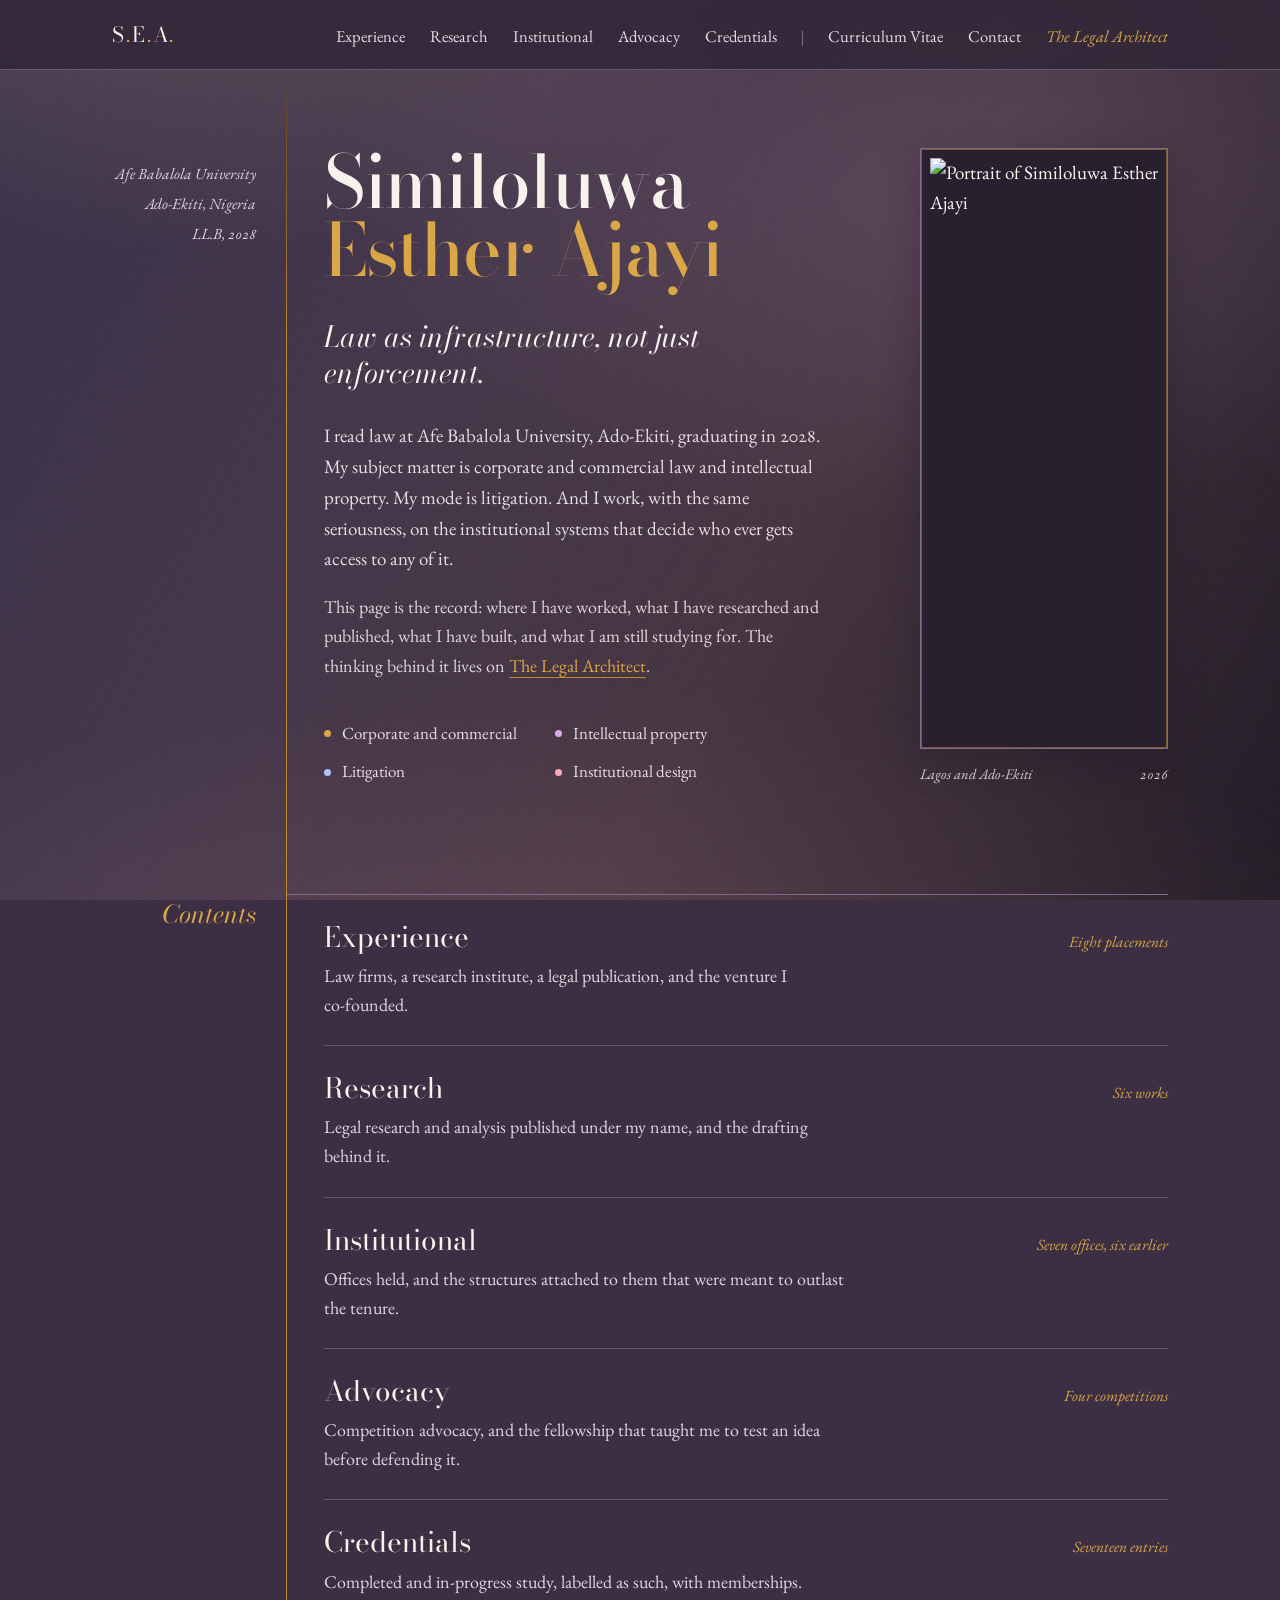
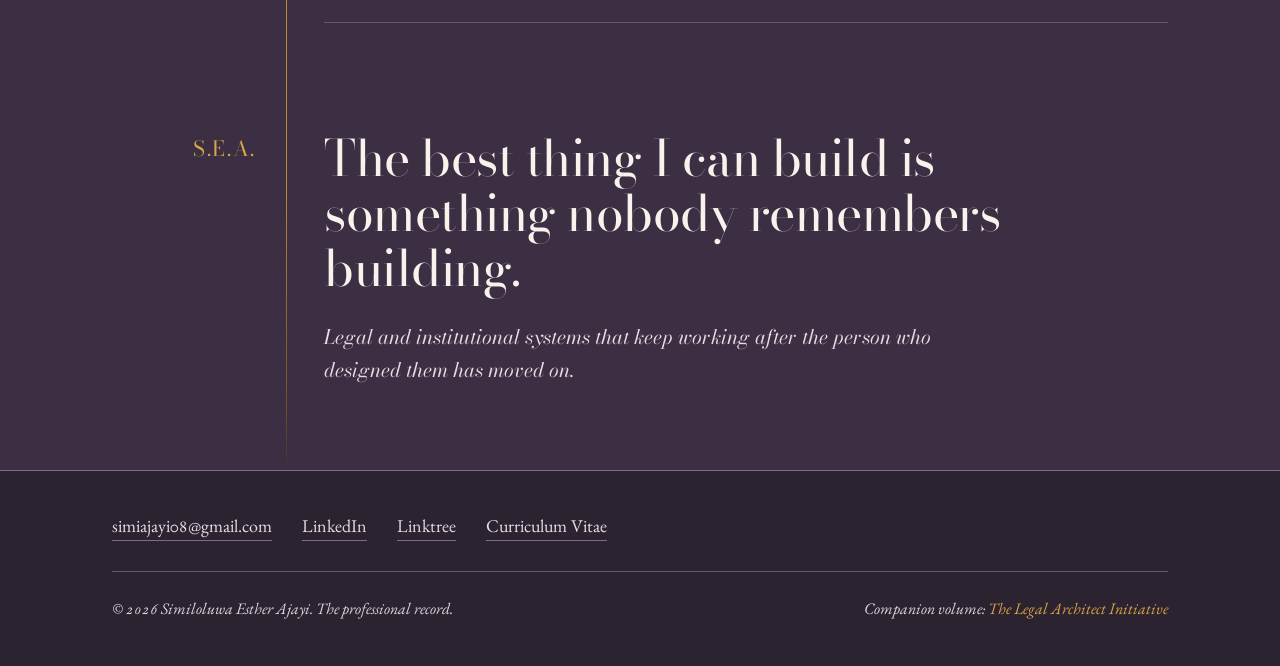
==== commit 4ba28b83: "Add files via upload" ====
--- a/index.html
+++ b/index.html
@@ -27,25 +27,32 @@
 ============================================================ */
 
 :root{
-  --ink:#0A0604;
-  --ink-2:#120B06;
-  --ink-3:#19100A;
-  --rule:#36271A;
-  --rule-soft:#241A11;
-
+  /* Sampled from the crowned butterfly on silk: the draped ground, not the
+     wings. A true middle tone, dark enough for the gilt to read as gilt and
+     light enough never to be a black page. */
+  --silk:#3C2F43;
+  --silk-2:#302737;
+  --silk-3:#28202E;
+
+  --rule:#83688A;
+  --rule-soft:#66556D;
+
+  /* the exact gilt from the espresso volume, unchanged */
   --gold:#D9A648;
   --gold-br:#F4C56E;
-  --gold-dp:#8A6326;
-  --gold-ghost:#4A3519;
-
-  --cream:#F4ECDC;
-  --cream-dim:#CBBEA8;
-  --cream-mute:#9B8C74;
-
-  --sapphire:#4C86E8;
-  --violet:#BF70E1;
-  --magenta:#CC87C7;
-  --rose:#C16677;
+  --gold-dp:#BC8932;
+  --gold-ghost:#6E5126;
+
+  --cream:#F8F2EC;
+  --cream-dim:#E7DCE4;
+  --cream-mute:#E1D5DE;
+
+  /* the wing stones, at the lightness the ground needs */
+  --sapphire:#A8C3F7;
+  --violet:#DCAAEC;
+  --magenta:#F3A9D8;
+  --rose:#F9ACB7;
+  --peach:#FBCBA6;
 
   --shell:1124px;
   --pad:34px;
@@ -59,7 +66,7 @@
 html{-webkit-text-size-adjust:100%}
 body{
   margin:0;
-  background:var(--ink);
+  background:var(--silk);
   color:var(--cream);
   font-family:var(--text);
   font-size:19px;
@@ -73,9 +80,21 @@
 body::before{
   content:"";position:fixed;inset:0;pointer-events:none;z-index:0;
   background:
-    radial-gradient(130% 70% at 18% -12%, rgba(217,166,72,.085), transparent 62%),
-    radial-gradient(95% 55% at 88% 4%, rgba(191,112,225,.045), transparent 60%),
-    radial-gradient(120% 60% at 50% 112%, rgba(193,102,119,.05), transparent 64%);
+    radial-gradient(92% 62% at 12% -8%, rgba(251,203,166,.17), transparent 58%),
+    radial-gradient(78% 58% at 74% 22%, rgba(220,170,236,.13), transparent 62%),
+    radial-gradient(108% 56% at 44% 112%, rgba(249,172,183,.13), transparent 64%),
+    linear-gradient(118deg,
+      rgba(52,45,70,.92) 0%,
+      rgba(78,61,82,.28) 33%,
+      rgba(74,52,56,.50) 61%,
+      rgba(28,22,32,.95) 100%);
+}
+/* the weave, and the tooth of the cloth */
+body::after{
+  content:"";position:fixed;inset:0;pointer-events:none;z-index:0;opacity:.5;
+  background:
+    repeating-linear-gradient(118deg, rgba(255,255,255,.022) 0 1px, transparent 1px 4px),
+    url("data:image/svg+xml,%3Csvg xmlns='http://www.w3.org/2000/svg' width='180' height='180'%3E%3Cfilter id='n'%3E%3CfeTurbulence type='fractalNoise' baseFrequency='.86' numOctaves='3'/%3E%3C/filter%3E%3Crect width='180' height='180' filter='url(%23n)' opacity='.14'/%3E%3C/svg%3E");
 }
 body>*{position:relative;z-index:1}
 
@@ -90,14 +109,14 @@
 /* ---------- the skip link ---------- */
 .skip{position:absolute;left:-9999px;top:0}
 .skip:focus{
-  left:12px;top:12px;z-index:60;background:var(--gold);color:#120B06;
+  left:12px;top:12px;z-index:60;background:var(--gold);color:#241B2B;
   padding:10px 18px;border-radius:2px;font-size:15px
 }
 
 /* ---------- masthead ---------- */
 .masthead{
   position:sticky;top:0;z-index:40;
-  background:rgba(10,6,4,.82);
+  background:rgba(48,39,55,.86);
   backdrop-filter:blur(14px) saturate(130%);
   -webkit-backdrop-filter:blur(14px) saturate(130%);
   border-bottom:1px solid var(--rule-soft);
@@ -205,20 +224,20 @@
 .rail{display:grid;grid-template-columns:repeat(2,max-content);gap:11px 38px;margin-top:40px}
 .rail li{display:flex;align-items:center;gap:11px;font-size:17px;color:var(--cream-dim)}
 .rail .stone{width:7px;height:7px;flex:none;border-radius:50%}
-.rail li:nth-child(1) .stone{background:var(--gold);box-shadow:0 0 9px rgba(217,166,72,.6)}
-.rail li:nth-child(2) .stone{background:var(--violet);box-shadow:0 0 9px rgba(191,112,225,.55)}
-.rail li:nth-child(3) .stone{background:var(--sapphire);box-shadow:0 0 9px rgba(76,134,232,.55)}
-.rail li:nth-child(4) .stone{background:var(--rose);box-shadow:0 0 9px rgba(193,102,119,.55)}
+.rail li:nth-child(1) .stone{background:var(--gold)}
+.rail li:nth-child(2) .stone{background:var(--violet)}
+.rail li:nth-child(3) .stone{background:var(--sapphire)}
+.rail li:nth-child(4) .stone{background:var(--rose)}
 
 /* portrait, in colour, in a gilt frame */
 /* the portrait runs the full height of the frontispiece, a gilt slab */
 .hero .front>div:last-child{display:flex;flex-direction:column;min-height:0}
 .hero .front .portrait{flex:1;min-height:420px}
 .hero .front .portrait img{height:100%;aspect-ratio:auto}
-.portrait{position:relative;padding:9px;background:var(--ink-2);border:1px solid var(--rule);display:flex}
+.portrait{position:relative;padding:9px;background:var(--silk-3);border:1px solid var(--rule);display:flex;box-shadow:0 10px 34px rgba(30,22,36,.32)}
 .portrait::after{
   content:"";position:absolute;inset:0;pointer-events:none;
-  box-shadow:inset 0 0 0 1px rgba(217,166,72,.22);
+  box-shadow:inset 0 0 0 1px rgba(217,166,72,.45);
 }
 .portrait img{aspect-ratio:4/5;object-fit:cover;width:100%;height:auto;display:block;filter:saturate(1.04) contrast(1.02)}
 .caption{
@@ -254,7 +273,7 @@
 .work li::before{
   content:"";position:absolute;left:1px;top:.62em;
   width:7px;height:7px;background:var(--gold);transform:rotate(45deg);
-  box-shadow:0 0 7px rgba(217,166,72,.45);
+  ;
 }
 .work li b{font-weight:500;color:var(--cream)}
 .tally{
@@ -335,7 +354,7 @@
 .colophon .after{margin-top:26px;font-size:20px;color:var(--cream-dim);max-width:52ch;font-style:italic;font-family:var(--display)}
 
 /* ---------- foot ---------- */
-footer{border-top:1px solid var(--rule);background:var(--ink-2)}
+footer{border-top:1px solid var(--rule);background:rgba(40,32,46,.78)}
 footer .shell{padding-top:40px;padding-bottom:44px}
 .foot-links{display:flex;flex-wrap:wrap;gap:13px 30px}
 .foot-links a{font-size:18px;color:var(--cream-dim);text-decoration:none;border-bottom:1px solid var(--rule)}
@@ -364,39 +383,80 @@
   *,*::before,*::after{animation:none!important;transition:none!important}
 }
 
-/* ---------- the volume, unbound: narrow viewports ---------- */
-@media (max-width:900px){
-  :root{--margin:0px;--pad:24px}
-  .leaf::before{display:none}
-  .hero,.chapter,.colophon{grid-template-columns:1fr}
-  .hero{padding-top:52px}
-  .hero .front{padding-left:0;grid-template-columns:1fr;gap:40px;align-items:start}
-  .hero .plate{
-    padding:0 0 26px;text-align:left;
-    display:flex;flex-wrap:wrap;gap:4px 20px;
-  }
-  .hero .plate span+span{margin-top:0}
-  .column,.colophon .said{padding-left:0}
-  .chapter{padding-top:64px}
-  .runner{
-    position:static;padding:0 0 26px;text-align:left;
-    border-bottom:1px solid var(--rule);margin-bottom:34px;
-  }
-  .runner h2{font-size:30px}
-  .runner .count{margin-top:6px}
-  .colophon .mark{padding:0 0 26px;text-align:left}
-  .portrait{max-width:264px}
-  .hero .front{gap:34px;align-items:start}
+/* ---------- the volume on smaller leaves ----------
+   The margin narrows but never closes.  The chapter name keeps its place
+   beside the text with the gilt spine between them, at every width. */
+@media (max-width:1000px){
+  :root{--margin:128px;--pad:24px}
+  .runner{top:102px;padding-right:20px}
+  .runner h2{font-size:21px}
+  .runner .count{font-size:13.5px;margin-top:7px}
+  .column{padding-left:24px}
+  .hero .plate{padding-right:20px;font-size:13.5px}
+  .colophon .mark{padding-right:20px}
+  .colophon .mark span{font-size:18px}
+  .toc .label{padding-right:20px}
+  .toc .label span{font-size:21px}
+  .toc .list,.leafnav .pair{padding-left:24px}
+  .hero .front{padding-left:24px;grid-template-columns:1fr;gap:34px;align-items:start}
   .hero .front>div:last-child{display:block}
   .hero .front .portrait{min-height:0;flex:none}
   .hero .front .portrait img{height:auto;aspect-ratio:4/5}
-  .rail{grid-template-columns:1fr;gap:9px;margin-top:34px}
+  .portrait{max-width:280px}
+  .chapter{padding-top:62px;scroll-margin-top:92px}
+  .hero{padding-top:48px}
+  .rail{grid-template-columns:1fr;gap:10px;margin-top:32px}
   body{font-size:18px}
 }
-@media (max-width:560px){
-  .role{font-size:24px}
-  .thesis{margin-top:26px}
-  .rail{gap:0 24px}
+
+@media (max-width:620px){
+  :root{--margin:84px;--pad:15px}
+  .runner{top:96px;padding-right:12px}
+  .runner h2{
+    font-size:14.5px;line-height:1.16;letter-spacing:0;
+  }
+  .runner .count{font-size:11.5px;margin-top:6px;line-height:1.25}
+  .column{padding-left:15px}
+  .hero .plate{padding-right:12px;font-size:11.5px;line-height:1.35;padding-top:8px}
+  .hero .plate span+span{margin-top:5px}
+  .hero .front{padding-left:15px;gap:28px}
+  .colophon .mark{padding-right:12px}
+  .colophon .mark span{font-size:13px;letter-spacing:.05em}
+  .toc .label{padding-right:12px}
+  .toc .label span{font-size:15.5px}
+  .toc .list,.leafnav .pair{padding-left:15px}
+  .portrait{max-width:100%}
+
+  body{font-size:16.5px;line-height:1.58}
+  h1{font-size:clamp(34px,10vw,44px)}
+  .thesis{font-size:21px;margin-top:22px}
+  .lede{font-size:16.5px}
+  .lede+.lede{font-size:16px}
+  .standfirst{font-size:17.5px;margin-bottom:32px}
+  .role{font-size:21px}
+  .brief .role{font-size:19px}
+  .house{font-size:16.5px}
+  .gloss{font-size:16.5px}
+  .work li{font-size:16px;padding-left:21px}
+  .work li::before{width:6px;height:6px}
+  .tally{font-size:17px}
+  .when{font-size:14px}
+  .rubric{font-size:15px;margin:40px 0 16px}
+  .work-item .cite{font-size:18px}
+  .cnt-row h3{font-size:22px}
+  .cnt-row .say{font-size:16px}
+  .reg-row .item{font-size:17px}
+  .reg-row .item small{font-size:15px}
+  .colophon blockquote{font-size:27px}
+  .colophon .after{font-size:17px}
+  .leafnav a{font-size:17px}
+  .entry{padding:26px 0}
+}
+
+@media (max-width:380px){
+  :root{--margin:72px;--pad:13px}
+  .runner h2{font-size:14px}
+  .column,.toc .list,.leafnav .pair,.hero .front{padding-left:13px}
 }
 
 
